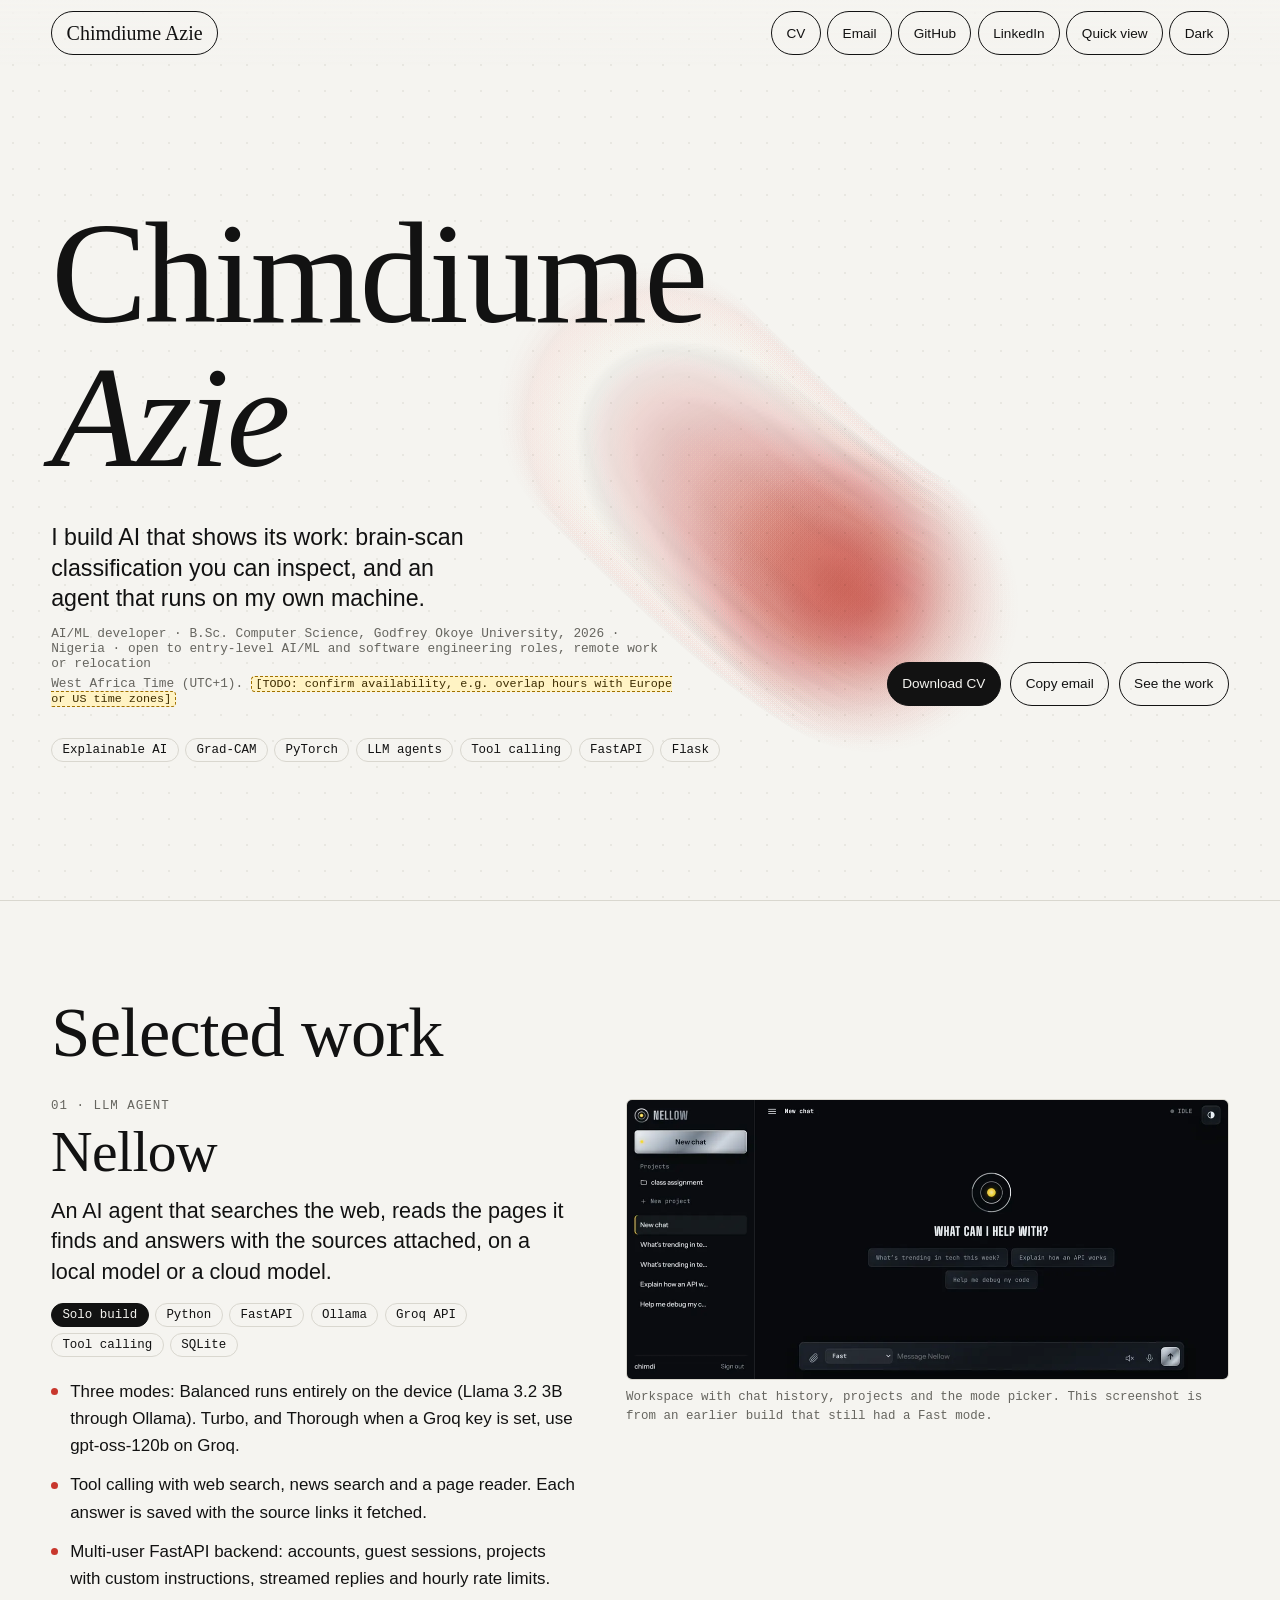
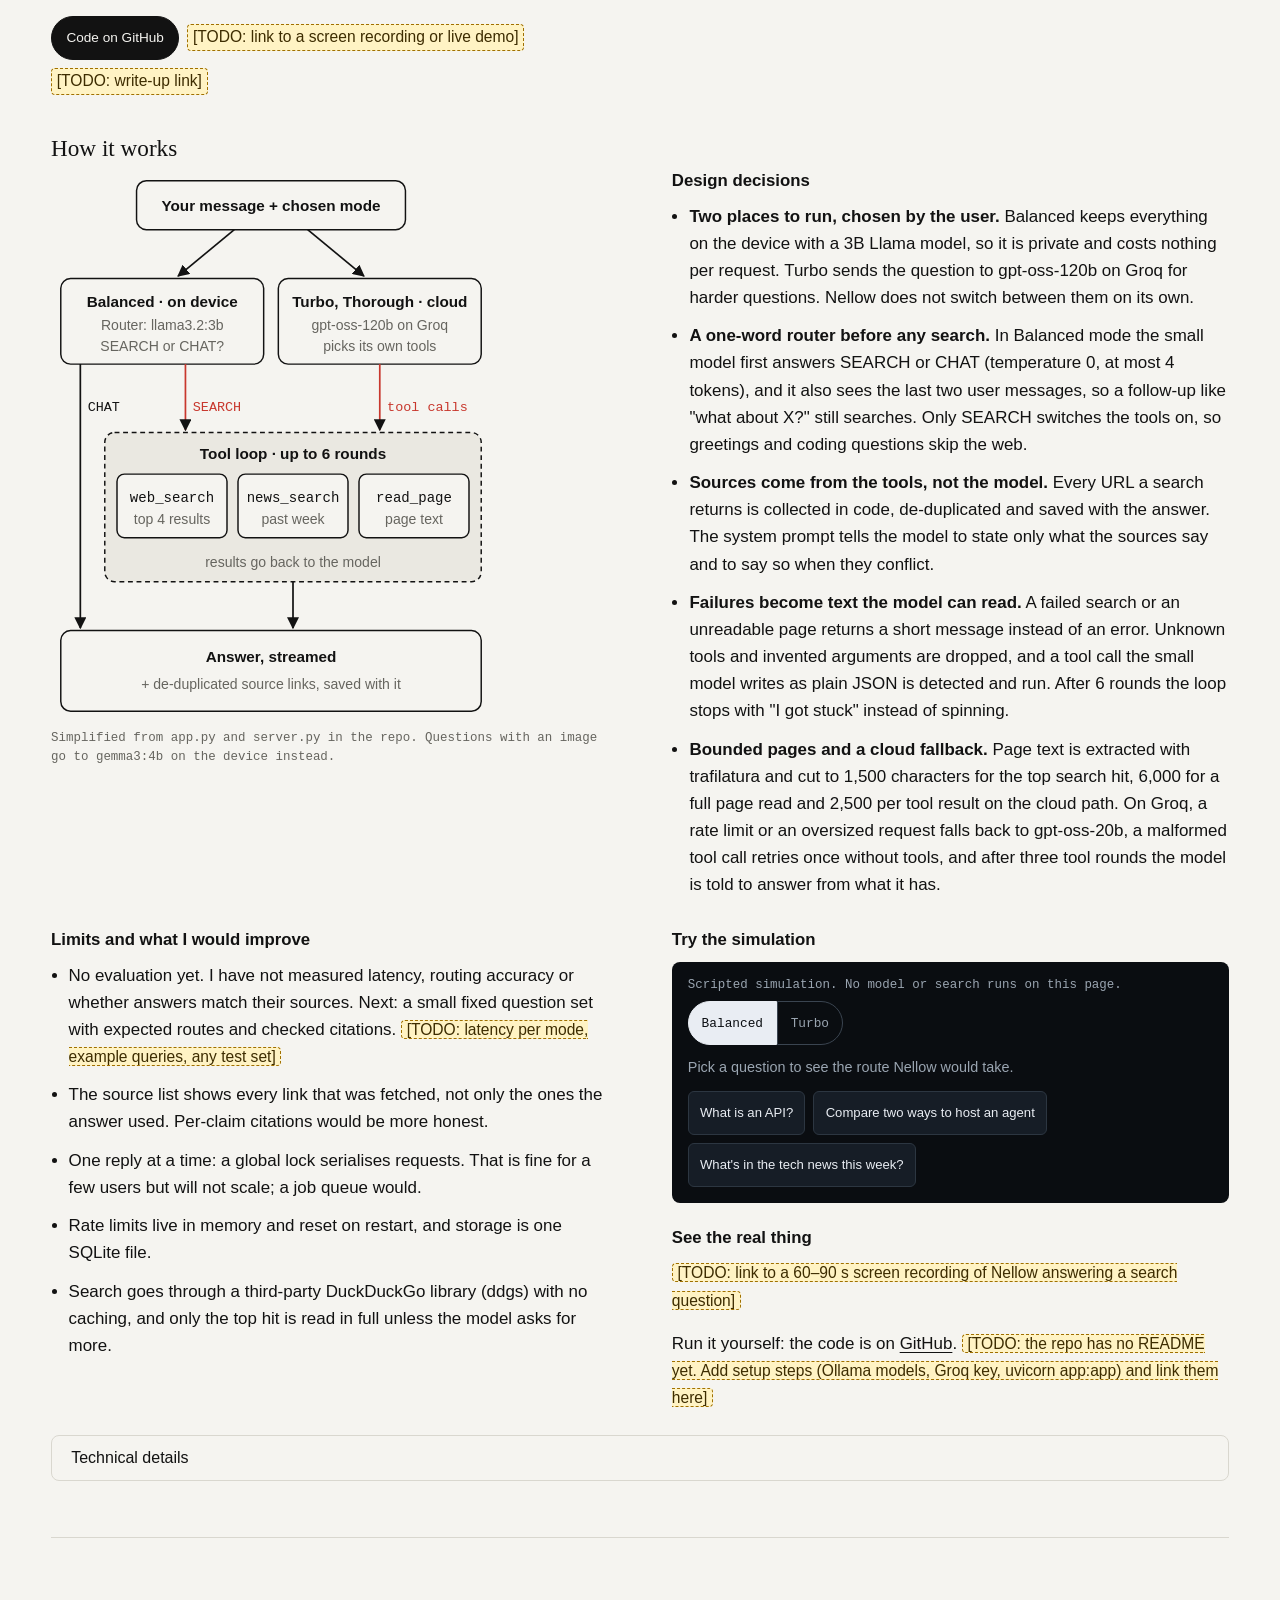
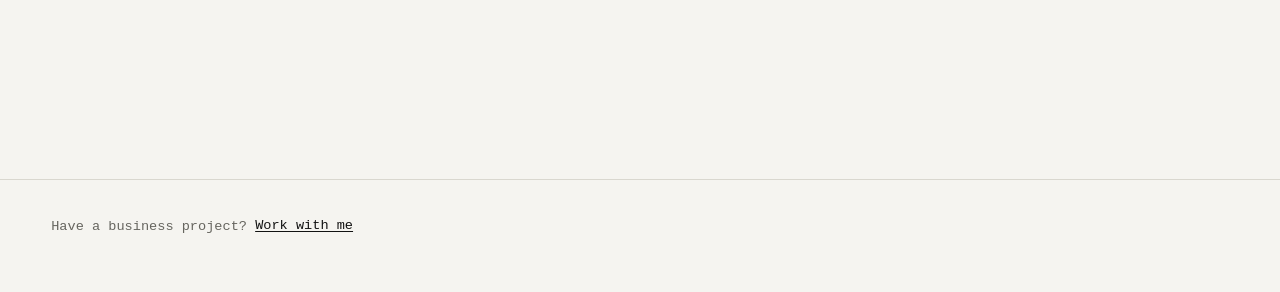
==== index.html @ b23c31b9 "Task 10 (optional): short services page for business clients - services.html: three service types, e" ====
<!doctype html><html lang="en"><head><meta charset="utf-8"><meta name="viewport" content="width=device-width,initial-scale=1">
<title>Chimdiume Azie · AI/ML developer</title>
<meta name="description" content="Chimdiume Azie, AI/ML developer (B.Sc. Computer Science 2026, Nigeria). Nellow, a web-search AI agent that cites its sources; NeuroScan AI, explainable Alzheimer's MRI classification; and Twzee Foods. Open to entry-level AI/ML and software roles.">
<link rel="canonical" href="https://achimdi.github.io/portfolio/">
<meta property="og:type" content="website"><meta property="og:url" content="https://achimdi.github.io/portfolio/"><meta property="og:title" content="Chimdiume Azie · AI/ML developer"><meta property="og:description" content="AI that shows its work: Nellow, a web-search agent with cited sources, and NeuroScan AI, Alzheimer's MRI classification with Grad-CAM.">
<meta property="og:image" content="https://achimdi.github.io/portfolio/assets/og.png"><meta property="og:image:width" content="1200"><meta property="og:image:height" content="630"><meta property="og:image:alt" content="Chimdiume Azie, AI/ML developer. I build AI that shows its work. Nellow, NeuroScan AI, Twzee Foods.">
<meta name="twitter:card" content="summary_large_image"><meta name="twitter:title" content="Chimdiume Azie · AI/ML developer"><meta name="twitter:description" content="AI that shows its work: Nellow, a web-search agent with cited sources, and NeuroScan AI, Alzheimer's MRI classification with Grad-CAM."><meta name="twitter:image" content="https://achimdi.github.io/portfolio/assets/og.png"><meta name="twitter:image:alt" content="Chimdiume Azie, AI/ML developer. I build AI that shows its work. Nellow, NeuroScan AI, Twzee Foods.">
<link rel="icon" href="assets/favicon.svg" type="image/svg+xml"><link rel="apple-touch-icon" href="assets/apple-touch-icon.png">
<script>(function(){try{var m=localStorage.getItem('tm');if(m)document.documentElement.dataset.theme=m}catch(e){}})()</script>
<link rel="preload" href="assets/fonts/instrument-serif.woff2" as="font" type="font/woff2" crossorigin><link rel="preload" href="assets/fonts/instrument-sans.woff2" as="font" type="font/woff2" crossorigin><link rel="preload" href="assets/fonts/instrument-serif-italic.woff2" as="font" type="font/woff2" crossorigin><link rel="preload" href="assets/fonts/fragment-mono.woff2" as="font" type="font/woff2" crossorigin>
<script type="application/ld+json">{"@context": "https://schema.org", "@type": "Person", "name": "Chimdiume Azie", "url": "https://achimdi.github.io/portfolio/", "image": "https://achimdi.github.io/portfolio/assets/img/portrait-1.webp", "jobTitle": "AI/ML developer", "address": {"@type": "PostalAddress", "addressCountry": "NG"}, "alumniOf": {"@type": "CollegeOrUniversity", "name": "Godfrey Okoye University"}, "knowsAbout": ["Machine learning", "Explainable AI", "Grad-CAM", "PyTorch", "LLM agents", "Tool calling", "FastAPI", "Flask"], "sameAs": ["https://github.com/Achimdi", "https://www.linkedin.com/in/chimdiume-azie-73a477448/"]}</script>
<style>
@font-face{font-family:'Instrument Serif';font-style:normal;font-weight:400;font-display:swap;src:url(assets/fonts/instrument-serif.woff2) format('woff2')}
@font-face{font-family:'Instrument Serif';font-style:italic;font-weight:400;font-display:swap;src:url(assets/fonts/instrument-serif-italic.woff2) format('woff2')}
@font-face{font-family:'Instrument Sans';font-style:normal;font-weight:400 600;font-display:swap;src:url(assets/fonts/instrument-sans.woff2) format('woff2')}
@font-face{font-family:'Fragment Mono';font-style:normal;font-weight:400;font-display:optional;src:url(assets/fonts/fragment-mono.woff2) format('woff2')}
:root{--paper:#f5f4f0;--ink:#121212;--mid:#66655f;--line:#d9d7cf;--panel:#eae8e1;--hot:#c8372d;--warm:var(--panel);--cool:var(--ink);--d:'Instrument Serif',Georgia,serif;--b:'Instrument Sans','Helvetica Neue',sans-serif;--m:'Fragment Mono',ui-monospace,monospace}
*{box-sizing:border-box;margin:0}html{scroll-behavior:smooth}
body{background:var(--paper);color:var(--ink);font:400 1.06rem/1.6 var(--b);overflow-x:hidden}
a{color:inherit}img{max-width:100%;display:block}
:focus-visible{outline:3px solid var(--cool);outline-offset:3px}
.wrap{padding:0 clamp(1rem,4vw,3.5rem);max-width:1500px;margin:auto}
nav{position:fixed;inset:0 0 auto;z-index:50;display:flex;gap:.4rem;align-items:center;padding:.7rem clamp(1rem,4vw,3.5rem);background:linear-gradient(var(--paper),#e4e9e800);flex-wrap:wrap}
nav .brand{font:400 1rem var(--d);text-decoration:none;margin-right:auto;cursor:pointer}
nav a,nav button,.btn{font:500 .85rem var(--b);text-decoration:none;border:1px solid var(--ink);background:transparent;color:var(--ink);border-radius:99px;padding:.4rem .9rem;cursor:pointer;display:inline-flex;align-items:center;justify-content:center;min-height:44px}
nav a:hover,nav button:hover,.btn:hover,nav [aria-pressed=true]{background:var(--ink);color:var(--paper)}
.btn.solid{background:var(--ink);color:var(--paper)}.btn.solid:hover{background:var(--hot);border-color:var(--hot);color:var(--paper)}
#hero{position:relative;min-height:100svh;display:flex;flex-direction:column;justify-content:flex-end;padding:7rem 0 3rem;overflow:hidden}
#heat{position:absolute;inset:0;width:100%;height:100%;mix-blend-mode:multiply;pointer-events:none}
#hero .wrap{position:relative;width:100%}
h1{font:400 clamp(3.4rem,14.5vw,13rem)/.86 var(--d);letter-spacing:-.04em}
.lede{display:grid;grid-template-columns:minmax(0,1.2fr) minmax(0,1fr);gap:2rem;margin-top:2rem;align-items:end}
.lede p{font-size:clamp(1.15rem,2.2vw,1.7rem);line-height:1.3;max-width:34ch}
.lede small{font:.8rem var(--m);color:var(--mid);display:block;margin-top:.8rem}
.row{display:flex;gap:.6rem;flex-wrap:wrap;justify-content:flex-end}
section{padding:6rem 0;border-top:1px solid var(--line)}
h2{font:400 clamp(2rem,6vw,5rem)/.95 var(--d);letter-spacing:-.03em;margin-bottom:2rem}
h3{font:400 1.3rem var(--d);margin:2.2rem 0 .6rem}
.cols{display:grid;grid-template-columns:1fr 1fr;gap:clamp(1.5rem,5vw,5rem);align-items:start}
.cols>div>p+p{margin-top:1rem}
.mono{font:.8rem var(--m);color:var(--mid)}
.demo{background:#0a0d11;color:#e9edf3;border-radius:8px;padding:1rem;min-height:330px;display:flex;flex-direction:column;gap:.7rem}
.demo .top{display:flex;justify-content:space-between;gap:.6rem;flex-wrap:wrap;font:.78rem var(--m);color:#9aa5b1}
.demo .seg button{font:.8rem var(--m);background:none;border:1px solid #3a4450;color:#9aa5b1;padding:.3rem .8rem;cursor:pointer}
.demo .seg button:first-child{border-radius:99px 0 0 99px}.demo .seg button:last-child{border-radius:0 99px 99px 0}
.demo .seg [aria-pressed=true]{background:#e9edf3;color:#0a0d11;border-color:#e9edf3}
.demo .log{flex:1;font-size:.95rem;display:flex;flex-direction:column;gap:.6rem}
.demo .u{align-self:flex-end;background:#1d2530;padding:.5rem .8rem;border-radius:10px 10px 2px 10px}
.demo .a{max-width:90%}.demo .route{font:.75rem var(--m);color:var(--hot);margin-bottom:.2rem}
.demo .ask{display:flex;gap:.5rem;flex-wrap:wrap}.demo .ask button{font:.82rem var(--b);background:#161d26;border:1px solid #2c3641;color:#e9edf3;border-radius:6px;padding:.4rem .7rem;cursor:pointer}
.mail{font:400 clamp(1.4rem,6.2vw,5.4rem)/1 var(--d);letter-spacing:-.03em;background:none;border:0;cursor:pointer;color:var(--ink);text-align:left;word-break:break-all}.mail:hover{color:var(--hot)}
#toast{position:fixed;bottom:1.2rem;left:50%;transform:translate(-50%,200%);background:var(--ink);color:var(--paper);padding:.6rem 1.2rem;border-radius:99px;z-index:80;transition:transform .4s,visibility .4s;font:.85rem var(--m);visibility:hidden}#toast.on{transform:translate(-50%,0);visibility:visible}
body.quick #heat{display:none}body.quick *{animation:none!important;transition:none!important}
@media(prefers-reduced-motion:reduce){#heat{display:none!important}*{animation:none!important;transition:none!important}html{scroll-behavior:auto}}
@media(max-width:800px){.cols,.lede{grid-template-columns:1fr}.row{justify-content:flex-start}nav .hm{display:none}section{padding:4rem 0}}

body{transition:background .4s,color .4s}[data-theme=dark]{--paper:#0e0e0f;--ink:#ecebe6;--mid:#9a9992;--line:#2a2a2b;--panel:#18181a;--hot:#ff6b5b}
img{height:auto}.wrap,.cols>*,.lede>*{min-width:0}.mono{overflow-wrap:anywhere}
h1{font:400 clamp(2rem,9.2vw,7.4rem)/1.04 var(--d);letter-spacing:-.025em;white-space:nowrap;position:relative;z-index:2}
h2{font-size:clamp(1.8rem,5vw,3.6rem)}.mail{font-size:clamp(1.35rem,5vw,2.6rem)}.lede p{font-size:clamp(1.05rem,2vw,1.45rem)}
[data-theme=dark] #heat{mix-blend-mode:screen}
#hero:before{content:"";position:absolute;inset:0;background:radial-gradient(var(--line) 1px,#0000 1.4px) 0 0/26px 26px}
@media(max-width:900px){.cols,.lede{grid-template-columns:1fr}.row{justify-content:flex-start}}
@media(max-width:700px){nav{gap:.3rem;padding:.55rem .8rem}nav .brand,nav .em{display:none}nav a,nav button{font-size:.72rem;padding:.35rem .65rem}#hero{padding-top:5rem}section{padding:3.5rem 0}.lede small{font-size:.72rem}}
h1{font-size:clamp(2.8rem,12vw,9rem);letter-spacing:-.02em;line-height:1}h1 em{font-style:italic}
h2{font-size:clamp(2.2rem,6vw,4.4rem);letter-spacing:-.01em;line-height:1}h3{font-size:1.6rem}nav .brand{font-size:1.25rem}
#hero:before{opacity:.45}
/* refresh: structure */
.proj{padding:3.5rem 0;border-top:1px solid var(--line)}.proj:first-of-type{border-top:0;padding-top:0}
.pt{font:400 clamp(2rem,5vw,3.6rem)/1 var(--d);letter-spacing:-.01em;margin:0 0 1rem}
h4{font:400 1.45rem var(--d);margin:2rem 0 .6rem}
.todo{background:#fff3c4;color:#3d2c00;border:1px dashed #a07000;border-radius:4px;padding:0 .3em;font:inherit;font-size:.92em}
/* refresh: project card */
.card{display:grid;grid-template-columns:minmax(0,1fr) minmax(0,1.15fr);gap:clamp(1.5rem,4vw,3.5rem);align-items:start}
.pn{font:.78rem var(--m);color:var(--mid);letter-spacing:.08em;text-transform:uppercase;margin-bottom:.6rem}
.out{font-size:clamp(1.1rem,1.8vw,1.35rem);line-height:1.4;max-width:44ch;margin-bottom:1rem}
.warn{border-left:3px solid var(--hot);padding:.4rem .8rem;margin:0 0 1rem;background:var(--panel);font-size:.95rem}
.tags{list-style:none;padding:0;display:flex;flex-wrap:wrap;gap:.4rem;margin:0 0 1.3rem}
.tags li{font:.78rem var(--m);border:1px solid var(--line);border-radius:99px;padding:.25rem .65rem}
.tags .role{background:var(--ink);color:var(--paper);border-color:var(--ink)}
.facts{list-style:none;padding:0;margin:0 0 1.5rem;display:grid;gap:.75rem}
.facts li{padding-left:1.2rem;position:relative}.facts li:before{content:"";position:absolute;left:0;top:.6em;width:7px;height:7px;border-radius:50%;background:var(--hot)}
.links{display:flex;flex-wrap:wrap;gap:.5rem;align-items:center}
figure{margin:0}figcaption{font:.78rem/1.5 var(--m);color:var(--mid);margin-top:.5rem}
.zoom{display:block;cursor:zoom-in;border-radius:6px}
.zoom img{width:100%;height:auto;border:1px solid var(--line);border-radius:6px;background:#fff}
.grid{display:grid;grid-template-columns:1fr 1fr;gap:1.2rem;margin:2rem 0;max-width:920px}
.grid img{aspect-ratio:4/3;object-fit:contain}
details.tech{border:1px solid var(--line);border-radius:8px;margin-top:1.5rem}
details.tech>summary{cursor:pointer;padding:.8rem 1.2rem;font:500 1rem var(--b);min-height:44px;display:flex;align-items:center}
details.tech[open]>summary{border-bottom:1px solid var(--line)}
details.tech>div{padding:.4rem 1.2rem 1.4rem}details.tech>div>*+*{margin-top:1rem}
table{border-collapse:collapse;width:100%;font-size:.95rem}caption{text-align:left;font:500 1rem var(--b);margin-bottom:.5rem}
th,td{text-align:left;padding:.5rem .6rem;border-bottom:1px solid var(--line);vertical-align:top}th{font:500 .8rem var(--m);color:var(--mid)}
#lb{border:0;padding:1rem;background:var(--paper);color:var(--ink);border-radius:8px;max-width:min(96vw,1200px);max-height:94vh}
#lb::backdrop{background:#000c}#lb img{max-width:100%;max-height:78vh;width:auto;height:auto;margin:auto;background:#fff}
#lbc{font:.8rem var(--m);color:var(--mid);margin-top:.5rem}#lb form{display:flex;justify-content:flex-end;margin-bottom:.6rem}
@media(max-width:900px){.card{grid-template-columns:1fr}}
@media(max-width:700px){.grid{grid-template-columns:1fr}}
/* refresh: NeuroScan results and Grad-CAM */
.results{margin-top:2.5rem}.results>h4{margin-top:0}
.results .cols{gap:clamp(1.2rem,4vw,3rem)}
.metrics td{font-variant-numeric:tabular-nums;white-space:nowrap}.metrics tr.ref th,.metrics tr.ref td{color:var(--mid);font-style:italic}
.notes{margin-top:1.5rem}.notes p{max-width:60ch}
.gc-pair{display:grid;grid-template-columns:1fr 1fr;gap:.5rem;max-width:520px}
.gc-pair img{width:100%;height:auto;border-radius:6px;background:#000}
.gc .l-only{display:none}.gc.live .l-only{display:inline}.gc.live .s-only{display:none}
.gc.live .gc-pair{display:block;position:relative;width:min(100%,360px);aspect-ratio:336/408;overflow:hidden;border-radius:8px;background:#000;touch-action:pan-y;cursor:crosshair;--x:50%;--y:50%;--r:90px}
.gc.live .gc-pair img{position:absolute;inset:0;width:100%;height:100%;border-radius:0}
.gc.live[data-v=lens] .cam{-webkit-mask:radial-gradient(circle var(--r) at var(--x) var(--y),#000 70%,#0000);mask:radial-gradient(circle var(--r) at var(--x) var(--y),#000 70%,#0000)}
.gc.live[data-v=off] .cam{opacity:0}
.gc-ctl{display:flex;flex-wrap:wrap;gap:.6rem 1rem;align-items:center;margin-top:.8rem}
.gc-ctl .seg{display:flex}.gc-ctl .seg button{font:500 .85rem var(--b);border:1px solid var(--ink);background:none;color:var(--ink);padding:.5rem .9rem;min-height:44px;cursor:pointer;margin-left:-1px}
.gc-ctl .seg button:first-child{border-radius:99px 0 0 99px;margin-left:0}.gc-ctl .seg button:last-child{border-radius:0 99px 99px 0}
.gc-ctl .seg [aria-pressed=true]{background:var(--ink);color:var(--paper)}
.gc-size{font:.8rem var(--m);color:var(--mid);display:flex;align-items:center;gap:.5rem}.gc:not([data-v=lens]) .gc-size{visibility:hidden}
@media(max-width:700px){.metrics td{white-space:normal}th,td{padding:.45rem .35rem}table{font-size:.88rem}}
/* refresh: Nellow how it works */
.how{margin-top:2.5rem}.how>h4{margin-top:0}.how .cols+.cols{margin-top:2rem}
h5{font:600 1.05rem var(--b);margin:0 0 .7rem}* + h5{margin-top:1.6rem}
.dec{padding-left:1.1rem;display:grid;gap:.7rem}.dec li{max-width:62ch}
.flow{width:100%;max-width:440px;height:auto;color:var(--ink);display:block}
.flow .bx rect{fill:var(--paper);stroke:var(--ink);stroke-width:1.2}.flow .bx rect.loop{fill:var(--panel);stroke-dasharray:4 3}
.flow .ar path{fill:none;stroke:currentColor;stroke-width:1.4;marker-end:url(#ah)}.flow .ar .hot{stroke:var(--hot)}
.flow text{fill:var(--ink);font:12.5px var(--b);text-anchor:middle}.flow .tb{font-weight:600}
.flow .tm{fill:var(--mid);font-size:11.5px}.flow .mo{font:11.5px var(--m)}
.flow .tl{text-anchor:start;font:11px var(--m)}.flow .hl{fill:var(--hot)}
.demo{min-height:0}.demo .route{color:#ffb4a8}.demo .hint{color:#9aa5b1;font-size:.9rem}
.demo .seg button,.demo .ask button{min-height:44px}
/* refresh: Twzee */
.pbr{display:grid;grid-template-columns:max-content 1fr;gap:.7rem 1.2rem;margin:0 0 1.5rem}
.pbr dt{font:.78rem/1.9 var(--m);text-transform:uppercase;letter-spacing:.06em;color:var(--mid)}.pbr dd{margin:0}
.pair{display:grid;grid-template-columns:1fr 1fr;gap:1rem}
.slot{aspect-ratio:1200/567;border:1px dashed var(--mid);border-radius:6px;display:grid;place-items:center;padding:.8rem;text-align:center;font-size:.85rem}
@media(max-width:700px){.pbr{grid-template-columns:1fr;gap:.2rem}.pbr dd{margin-bottom:.6rem}.pair{grid-template-columns:1fr}}
/* refresh: skills */
.lead{color:var(--mid);margin:-1rem 0 2rem}
.sk{display:grid;grid-template-columns:repeat(2,minmax(0,1fr));gap:2rem clamp(1.5rem,4vw,3.5rem)}
.sk h3{font:400 1.6rem var(--d);margin:0 0 .8rem}.sk .tags{margin-bottom:.6rem}.sk .tags li{font-size:.8rem;border-color:var(--mid)}
.ev{font:.78rem var(--m);color:var(--mid)}
@media(max-width:800px){.sk{grid-template-columns:1fr}}
/* refresh: static tag row, Quick view tooltip */
.hero-tags{margin:2rem 0 0}.hero-tags li{background:var(--paper)}
.tipw{position:relative;display:inline-block}
.tipw [role=tooltip]{position:absolute;top:calc(100% + .5rem);right:0;width:max-content;max-width:15rem;background:var(--ink);color:var(--paper);font:.78rem/1.4 var(--b);padding:.45rem .7rem;border-radius:6px;opacity:0;pointer-events:none;transition:opacity .15s;z-index:60}
.tipw:hover [role=tooltip],.tipw:focus-within [role=tooltip]{opacity:1}.tipw.x [role=tooltip]{opacity:0}
/* refresh: about and contact */
.ab{display:grid;grid-template-columns:minmax(0,1.6fr) minmax(0,1fr);gap:clamp(1.5rem,5vw,5rem);align-items:start}.ab p{max-width:62ch}.ab p+p{margin-top:1rem}
.por{max-width:300px}.por img{width:100%;height:auto;aspect-ratio:680/780;object-fit:cover;border-radius:6px;background:var(--panel)}
.lede small+small{margin-top:.3rem}
.mailrow{display:flex;flex-wrap:wrap;align-items:center;gap:.6rem 1rem;margin:1.2rem 0 .4rem}.mail{text-decoration:none}.mail:hover{text-decoration:underline}
@media(max-width:800px){.ab{grid-template-columns:1fr}.por{max-width:220px}}
/* refresh: accessibility */
.skip{position:absolute;left:1rem;top:-200px;z-index:200;background:var(--ink);color:var(--paper);padding:.7rem 1rem;border-radius:6px;text-decoration:none}.skip:focus{top:1rem}
.gc-size input{height:44px}
section,article{scroll-margin-top:4.5rem}
a:not(.btn):not(.brand):not(.zoom):not(.skip){text-underline-offset:.18em}
/* refresh: performance */
#hero .wrap{z-index:1}
@media(pointer:coarse){#heat{display:none}#hero:after{content:"";position:absolute;z-index:0;width:80vmin;height:80vmin;right:-20vmin;top:8%;border-radius:50%;background:radial-gradient(circle,rgba(200,55,45,.2),rgba(200,55,45,0) 68%);pointer-events:none}}
body.quick #hero:after{display:none}
#work .proj,#skills,#about,#contact{content-visibility:auto;contain-intrinsic-size:auto 900px}
.foot{border-top:1px solid var(--line);padding:1.5rem 0 2.5rem;font:.85rem var(--m);color:var(--mid)}.foot a{display:inline-flex;align-items:center;min-height:44px;color:var(--ink)}
</style></head><body>
<a class="skip" href="#work">Skip to selected work</a>
<nav><a class="brand" id="brand" href="#top" aria-label="Chimdiume Azie, home">Chimdiume Azie</a>
<a href="CV.pdf" download>CV</a><a class="em" id="nav-mail" href="#contact">Email</a><a href="https://github.com/Achimdi" target="_blank" rel="noopener">GitHub</a><a href="https://www.linkedin.com/in/chimdiume-azie-73a477448/" target="_blank" rel="noopener">LinkedIn</a>
<span class="tipw"><button id="qv" aria-pressed="false" aria-describedby="qv-tip">Quick view</button><span role="tooltip" id="qv-tip">Turns off the heat trail and all animations</span></span><button id="th" aria-label="Switch between light and dark">Dark</button></nav>
<div id="toast" role="status"></div>
<dialog id="lb" aria-label="Enlarged image"><form method="dialog"><button class="btn">Close</button></form><img id="lbi" alt=""><p id="lbc"></p></dialog>
<main id="top">
<header id="hero"><canvas id="heat" aria-hidden="true"></canvas><div class="wrap">
<h1>Chimdiume<br> <em>Azie</em></h1>
<div class="lede"><div><p>I build AI that shows its work: brain-scan classification you can inspect, and an agent that runs on my own machine.</p><small>AI/ML developer · B.Sc. Computer Science, Godfrey Okoye University, 2026 · Nigeria · open to entry-level AI/ML and software engineering roles, remote work or relocation</small><small>West Africa Time (UTC+1). <span class="todo">[TODO: confirm availability, e.g. overlap hours with Europe or US time zones]</span></small></div>
<div class="row"><a class="btn solid" href="CV.pdf" download>Download CV</a><a class="btn" id="cp" href="#contact">Contact</a><a class="btn" href="#work">See the work</a></div></div><ul class="tags hero-tags" aria-label="Focus areas"><li>Explainable AI</li><li>Grad-CAM</li><li>PyTorch</li><li>LLM agents</li><li>Tool calling</li><li>FastAPI</li><li>Flask</li></ul></div></header>

<section id="work" aria-labelledby="work-h"><div class="wrap"><h2 id="work-h">Selected work</h2>
<article class="proj" id="nellow" aria-labelledby="nellow-h">
<div class="card"><div>
<p class="pn">01 · LLM agent</p>
<h3 class="pt" id="nellow-h">Nellow</h3>
<p class="out">An AI agent that searches the web, reads the pages it finds and answers with the sources attached, on a local model or a cloud model.</p>
<ul class="tags" aria-label="Role and stack"><li class="role">Solo build</li><li>Python</li><li>FastAPI</li><li>Ollama</li><li>Groq API</li><li>Tool calling</li><li>SQLite</li></ul>
<ul class="facts">
<li>Three modes: Balanced runs entirely on the device (Llama 3.2 3B through Ollama). Turbo, and Thorough when a Groq key is set, use gpt-oss-120b on Groq.</li>
<li>Tool calling with web search, news search and a page reader. Each answer is saved with the source links it fetched.</li>
<li>Multi-user FastAPI backend: accounts, guest sessions, projects with custom instructions, streamed replies and hourly rate limits.</li>
</ul>
<p class="links"><a class="btn solid" href="https://github.com/Achimdi/nellow" target="_blank" rel="noopener">Code on GitHub</a><span class="todo">[TODO: link to a screen recording or live demo]</span><span class="todo">[TODO: write-up link]</span></p>
</div>
<figure class="cvis"><a class="zoom" href="assets/img/nellow-workspace.webp"><img src="assets/img/nellow-workspace.webp" width="1200" height="558" loading="lazy" alt="Nellow workspace: chat history and projects on the left, suggested prompts in the middle, and a mode picker next to the message box."></a><figcaption>Workspace with chat history, projects and the mode picker. This screenshot is from an earlier build that still had a Fast mode.</figcaption></figure>
</div>
<div class="how">
<h4>How it works</h4>
<div class="cols">
<figure class="diagram">
<svg class="flow" viewBox="0 0 360 450" role="img" aria-labelledby="nf-t nf-d">
<title id="nf-t">How Nellow answers a message</title>
<desc id="nf-d">The message and the chosen mode go either to Balanced mode on the device or to Turbo or Thorough mode in the cloud. In Balanced mode a small Llama model first decides SEARCH or CHAT; CHAT answers directly. SEARCH, or the cloud model's own tool calls, enter a tool loop of up to six rounds with web search, news search and a page reader, whose results go back to the model. The answer streams back with the de-duplicated source links, which are saved with the message.</desc>
<defs><marker id="ah" viewBox="0 0 10 10" refX="9" refY="5" markerWidth="7" markerHeight="7" orient="auto-start-reverse"><path d="M0 0L10 5L0 10z" fill="currentColor"/></marker></defs>
<g class="bx">
<rect x="70" y="8" width="220" height="40" rx="8"/>
<rect x="8" y="88" width="166" height="70" rx="8"/>
<rect x="186" y="88" width="166" height="70" rx="8"/>
<rect class="loop" x="44" y="214" width="308" height="122" rx="8"/>
<rect x="54" y="248" width="90" height="52" rx="6"/><rect x="153" y="248" width="90" height="52" rx="6"/><rect x="252" y="248" width="90" height="52" rx="6"/>
<rect x="8" y="376" width="344" height="66" rx="8"/>
</g>
<g class="ar">
<path d="M150 48L104 86"/><path d="M210 48L256 86"/>
<path d="M24 158V374"/>
<path class="hot" d="M110 158V212"/><path class="hot" d="M269 158V212"/>
<path d="M198 336V374"/>
</g>
<text class="tb" x="180" y="33">Your message + chosen mode</text>
<text class="tb" x="91" y="111">Balanced · on device</text><text class="tm" x="91" y="130">Router: llama3.2:3b</text><text class="tm" x="91" y="147">SEARCH or CHAT?</text>
<text class="tb" x="269" y="111">Turbo, Thorough · cloud</text><text class="tm" x="269" y="130">gpt-oss-120b on Groq</text><text class="tm" x="269" y="147">picks its own tools</text>
<text class="tl" x="30" y="196">CHAT</text><text class="tl hl" x="116" y="196">SEARCH</text><text class="tl hl" x="275" y="196">tool calls</text>
<text class="tb" x="198" y="236">Tool loop · up to 6 rounds</text>
<text class="mo" x="99" y="271">web_search</text><text class="tm" x="99" y="289">top 4 results</text>
<text class="mo" x="198" y="271">news_search</text><text class="tm" x="198" y="289">past week</text>
<text class="mo" x="297" y="271">read_page</text><text class="tm" x="297" y="289">page text</text>
<text class="tm" x="198" y="324">results go back to the model</text>
<text class="tb" x="180" y="402">Answer, streamed</text><text class="tm" x="180" y="424">+ de-duplicated source links, saved with it</text>
</svg>
<figcaption>Simplified from app.py and server.py in the repo. Questions with an image go to gemma3:4b on the device instead.</figcaption>
</figure>
<div>
<h5>Design decisions</h5>
<ul class="dec">
<li><b>Two places to run, chosen by the user.</b> Balanced keeps everything on the device with a 3B Llama model, so it is private and costs nothing per request. Turbo sends the question to gpt-oss-120b on Groq for harder questions. Nellow does not switch between them on its own.</li>
<li><b>A one-word router before any search.</b> In Balanced mode the small model first answers SEARCH or CHAT (temperature 0, at most 4 tokens), and it also sees the last two user messages, so a follow-up like "what about X?" still searches. Only SEARCH switches the tools on, so greetings and coding questions skip the web.</li>
<li><b>Sources come from the tools, not the model.</b> Every URL a search returns is collected in code, de-duplicated and saved with the answer. The system prompt tells the model to state only what the sources say and to say so when they conflict.</li>
<li><b>Failures become text the model can read.</b> A failed search or an unreadable page returns a short message instead of an error. Unknown tools and invented arguments are dropped, and a tool call the small model writes as plain JSON is detected and run. After 6 rounds the loop stops with "I got stuck" instead of spinning.</li>
<li><b>Bounded pages and a cloud fallback.</b> Page text is extracted with trafilatura and cut to 1,500 characters for the top search hit, 6,000 for a full page read and 2,500 per tool result on the cloud path. On Groq, a rate limit or an oversized request falls back to gpt-oss-20b, a malformed tool call retries once without tools, and after three tool rounds the model is told to answer from what it has.</li>
</ul>
</div>
</div>
<div class="cols">
<div>
<h5>Limits and what I would improve</h5>
<ul class="dec">
<li>No evaluation yet. I have not measured latency, routing accuracy or whether answers match their sources. Next: a small fixed question set with expected routes and checked citations. <span class="todo">[TODO: latency per mode, example queries, any test set]</span></li>
<li>The source list shows every link that was fetched, not only the ones the answer used. Per-claim citations would be more honest.</li>
<li>One reply at a time: a global lock serialises requests. That is fine for a few users but will not scale; a job queue would.</li>
<li>Rate limits live in memory and reset on restart, and storage is one SQLite file.</li>
<li>Search goes through a third-party DuckDuckGo library (ddgs) with no caching, and only the top hit is read in full unless the model asks for more.</li>
</ul>
</div>
<div>
<h5>Try the simulation</h5>
<div class="demo" id="demo" hidden><div class="top"><span>Scripted simulation. No model or search runs on this page.</span><span class="seg" role="group" aria-label="Mode"><button type="button" aria-pressed="true" data-m="bal">Balanced</button><button type="button" aria-pressed="false" data-m="tur">Turbo</button></span></div>
<div class="log" id="log" aria-live="polite"><p class="hint">Pick a question to see the route Nellow would take.</p></div>
<div class="ask"><button type="button" data-q="0">What is an API?</button><button type="button" data-q="1">Compare two ways to host an agent</button><button type="button" data-q="2">What's in the tech news this week?</button></div></div>
<noscript><p class="mono">The scripted simulation needs JavaScript.</p></noscript>
<h5>See the real thing</h5>
<p><span class="todo">[TODO: link to a 60–90 s screen recording of Nellow answering a search question]</span></p>
<p>Run it yourself: the code is on <a href="https://github.com/Achimdi/nellow" target="_blank" rel="noopener">GitHub</a>. <span class="todo">[TODO: the repo has no README yet. Add setup steps (Ollama models, Groq key, uvicorn app:app) and link them here]</span></p>
</div>
</div>
</div>
<details class="tech"><summary>Technical details</summary><div>
<table><caption>Modes and models</caption><thead><tr><th scope="col">Mode</th><th scope="col">Runs</th><th scope="col">Model</th></tr></thead><tbody>
<tr><td>Balanced</td><td>On device</td><td>llama3.2:3b through Ollama, with a search router</td></tr>
<tr><td>Thorough</td><td>Cloud if a Groq key is set, otherwise on device</td><td>gpt-oss-120b (medium reasoning effort), or qwen3:4b with thinking</td></tr>
<tr><td>Turbo</td><td>Cloud</td><td>gpt-oss-120b (low reasoning effort), falls back to gpt-oss-20b</td></tr>
<tr><td>Questions about an image</td><td>On device</td><td>gemma3:4b</td></tr>
</tbody></table>
<p>Accounts: passwords hashed with scrypt, bearer tokens, guest sessions. Rate limits per network: 5 sign-ups, 20 logins and 10 guest sessions an hour. Per user: 60 messages an hour, 20 for guests.</p>
<p class="mono">Stack: Python, FastAPI, Uvicorn, Ollama, Groq API, httpx, ddgs (DuckDuckGo search), trafilatura, SQLite, HTML/CSS/JavaScript.</p>
<figure><a class="zoom" href="assets/img/nellow-landing.webp"><img src="assets/img/nellow-landing.webp" width="1200" height="556" loading="lazy" alt="Nellow landing page in a dark theme with a sign-in prompt."></a><figcaption>Landing page</figcaption></figure>
</div></details>
</article>
<article class="proj" id="neuroscan" aria-labelledby="neuroscan-h">
<div class="card"><div>
<p class="pn">02 · Computer vision, explainable AI</p>
<h3 class="pt" id="neuroscan-h">NeuroScan AI</h3>
<p class="out">A four-stage Alzheimer's classifier for brain MRI with Grad-CAM heatmaps, built into a hospital web app that runs on a laptop with no GPU.</p>
<p class="warn"><b>Research prototype.</b> Not clinically validated and not a medical device.</p>
<ul class="tags" aria-label="Role and stack"><li class="role">Final-year project</li><li>PyTorch</li><li>EfficientNet-B0</li><li>Grad-CAM</li><li>Flask</li><li>SQLite</li></ul>
<ul class="facts">
<li>Fine-tuned EfficientNet-B0 on 44,355 OASIS MRI images on a laptop CPU: 25 epochs in about 119 hours.</li>
<li>Every prediction comes with a Grad-CAM heatmap, saved to the patient record in a Flask app with Admin and Doctor roles.</li>
<li>On the held-out test set: 77.35% accuracy but 40.4% balanced accuracy, below an always-NonDemented baseline of 88.5%. It never caught a ModerateDemented case.</li>
</ul>
<p class="links"><span class="todo">[TODO: github.com/Achimdi/neuroscan-ai returns 404. Make the repo public, or tell me the right link]</span><span class="todo">[TODO: 60–90 s screen recording of the hospital app]</span><!-- When the recording exists, replace the TODO with: <a class="btn" href="assets/video/neuroscan.mp4">Watch the 90 s demo</a> --><span class="todo">[TODO: write-up or thesis PDF link]</span></p>
</div>
<figure class="cvis gc" id="gc">
<div class="gc-pair" id="lens" aria-label="Grad-CAM lens: move the pointer or use the arrow keys to reveal the heatmap over the MRI">
<img src="assets/img/mri-slice.webp" width="336" height="408" loading="lazy" alt="Axial brain MRI slice from the app.">
<img class="cam" src="assets/img/gradcam.webp" width="336" height="408" loading="lazy" alt="Grad-CAM heatmap for the same slice. Warm colours mark the regions that most influenced the prediction.">
</div>
<div class="gc-ctl" hidden><div class="seg" role="group" aria-label="Heatmap view"><button type="button" data-v="lens" aria-pressed="true">Lens</button><button type="button" data-v="full" aria-pressed="false">Heatmap</button><button type="button" data-v="off" aria-pressed="false">MRI only</button></div>
<label class="gc-size">Lens size <input type="range" id="lr" min="40" max="220" value="90"></label></div>
<figcaption>A real MRI slice and its Grad-CAM from the app. <span class="s-only">Left: the scan. Right: the heatmap.</span><span class="l-only">Move the pointer over the scan, use the arrow keys, or switch views with the buttons.</span> The app labelled this case VeryMildDemented with a softmax score of 100.0%. The model is not calibrated, so read that score as its top choice, not as a probability.</figcaption>
</figure>
</div>
<div class="results">
<h4>Results on the held-out test set</h4>
<div class="cols">
<table class="metrics"><caption>Headline metrics</caption><tbody>
<tr><th scope="row">Validation accuracy (best epoch, 19 of 25)</th><td>98.66%</td></tr>
<tr><th scope="row">Held-out test accuracy</th><td>77.35%</td></tr>
<tr class="ref"><th scope="row">Always-NonDemented baseline, same test set</th><td>88.5%</td></tr>
<tr><th scope="row">Balanced accuracy (mean per-class recall), test</th><td><b>40.4%</b></td></tr>
<tr><th scope="row">Macro-F1, test</th><td><b>0.34</b></td></tr>
</tbody></table>
<table class="metrics"><caption>Per class, test set</caption><thead><tr><th scope="col">Class</th><th scope="col">Test images</th><th scope="col">Recall</th><th scope="col">Precision</th></tr></thead><tbody>
<tr><td>Non<wbr>Demented</td><td>40,852</td><td>81.0%</td><td>95.5%</td></tr>
<tr><td>VeryMild<wbr>Demented</td><td>4,505</td><td>54.6%</td><td>27.6%</td></tr>
<tr><td>Mild<wbr>Demented</td><td>659</td><td>26.1%</td><td>6.7%</td></tr>
<tr><td>Moderate<wbr>Demented</td><td>168</td><td>0.0%</td><td>0.0%</td></tr>
</tbody></table>
</div>
<!-- Balanced accuracy, macro-F1 and the per-class figures are computed from the confusion-matrix counts in assets/img/confusion-matrix.webp
     (also listed under Technical details). They reproduce the published 77.35% accuracy, the 88.5% baseline and every published precision and recall. -->
<div class="cols notes">
<p><b>Why accuracy is the wrong headline here.</b> 88.5% of the test images are NonDemented (against 40.8% in training), so a model that always answers NonDemented would score about 88.5%, higher than mine. Balanced accuracy and per-class recall show what the model really does: it finds 81% of NonDemented and about half of VeryMildDemented scans, rarely finds MildDemented, and never found a ModerateDemented case, even with a class weight of 13.3.</p>
<p><b>How validation was split.</b> 80/20 from the training images, <span class="todo">[TODO: confirm whether the split was per patient or per image]</span>. If it was per image, slices from the same patient can land in both sets, which would inflate the 98.66% validation figure. I list that as a limitation.</p>
</div>
</div>
<div class="grid">
<figure><a class="zoom" href="assets/img/confusion-matrix.webp"><img src="assets/img/confusion-matrix.webp" width="800" height="660" loading="lazy" alt="Confusion matrix on the 46,184-image test set. Most NonDemented scans are correct; many are predicted VeryMildDemented, and no ModerateDemented scan is predicted correctly."></a><figcaption>Confusion matrix, held-out test set</figcaption></figure>
<figure><a class="zoom" href="assets/img/training-curves.webp"><img src="assets/img/training-curves.webp" width="900" height="321" loading="lazy" alt="Training and validation loss and accuracy curves over 25 epochs."></a><figcaption>Training and validation curves</figcaption></figure>
<figure><a class="zoom" href="assets/img/roc-curves.webp"><img src="assets/img/roc-curves.webp" width="800" height="636" loading="lazy" alt="One-vs-rest ROC curves for the four classes."></a><figcaption>ROC curves, four classes</figcaption></figure>
<figure><a class="zoom" href="assets/img/neuroscan-signin.webp"><img src="assets/img/neuroscan-signin.webp" width="700" height="620" loading="lazy" alt="NeuroScan AI sign-in screen with Admin and Doctor roles."></a><figcaption>Sign-in for Admin and Doctor roles</figcaption></figure>
</div>
<details class="tech"><summary>Technical details</summary><div>
<h4>Model and explanations</h4><p>EfficientNet-B0 in PyTorch with transfer learning (timm, 4,012,672 parameters fine-tuned, 224×224 input). Grad-CAM heatmaps for every prediction. In the Mild and Moderate examples I looked at, the heatmaps tended to concentrate around the hippocampus, medial temporal lobe and ventricles. That is a visual observation, not a measured or clinically validated localisation.</p>
<h4>Data and training</h4><p>OASIS Alzheimer's MRI from Kaggle: 44,355 training images (80/20 split) and a separate test set of 46,184. Class-weighted cross-entropy for imbalance, light augmentation, Adam at 1e-4, batch 32, 25 epochs, about 119 hours of training on a laptop with no GPU.</p>
<h4>Confusion matrix counts</h4>
<table><caption>Rows: actual class. Columns: predicted class. Test set, 46,184 images.</caption><thead><tr><th scope="col">Actual \ predicted</th><th scope="col">Mild</th><th scope="col">Moderate</th><th scope="col">Non</th><th scope="col">VeryMild</th></tr></thead><tbody>
<tr><th scope="row">Mild<wbr>Demented</th><td>172</td><td>8</td><td>196</td><td>283</td></tr>
<tr><th scope="row">Moderate<wbr>Demented</th><td>20</td><td>0</td><td>16</td><td>132</td></tr>
<tr><th scope="row">Non<wbr>Demented</th><td>1,679</td><td>35</td><td>33,090</td><td>6,048</td></tr>
<tr><th scope="row">VeryMild<wbr>Demented</th><td>694</td><td>1</td><td>1,349</td><td>2,461</td></tr>
</tbody></table>
<h4>Hospital app</h4><p>Flask app with Admin and Doctor roles, JWT authentication, one-time registration codes, patient records, MRI upload, saved results and an audit trail for patient transfers (SQLite, SQLAlchemy, 6 tables).</p>
<h4>Next steps</h4><p>Stratified splitting, GPU training, local Nigerian hospital data, clinical validation, longitudinal tracking and a lightweight offline or mobile version.</p>
<p class="mono">Stack: Python, PyTorch, timm, torchvision, OpenCV, scikit-learn, NumPy, Pandas, Matplotlib, Seaborn, Flask, Flask-JWT-Extended, Flask-SQLAlchemy, SQLite, HTML/CSS/JavaScript.</p>
</div></details>
</article>
<article class="proj" id="twzee" aria-labelledby="twzee-h">
<div class="card"><div>
<p class="pn">03 · Client website</p>
<h3 class="pt" id="twzee-h">Twzee Foods</h3>
<p class="out">A live menu and WhatsApp ordering website for a Nigerian healthy-food business.</p>
<ul class="tags" aria-label="Role and stack"><li class="role">Designer and developer</li><li>HTML</li><li>CSS</li><li>JavaScript</li><li>Cloudflare</li></ul>
<dl class="pbr">
<dt>Problem</dt><dd>Customers needed to see the full menu and prices on their phones and send an order the business could act on. <span class="todo">[TODO: confirm, or say how orders worked before]</span></dd>
<dt>What I built</dt><dd>A mobile-first menu where visitors pick sizes and extras and send a ready-written order on WhatsApp. Plain HTML, CSS and JavaScript, every price in one file the owner can update, opening hours with a live open or closed status, hosted on Cloudflare.</dd>
<dt>Result</dt><dd>Live at twzee.foodss.workers.dev. <span class="todo">[TODO: a real outcome: orders through the site, owner feedback, or time saved]</span> Lighthouse (mobile, 11 Nov 2026): Accessibility, Best Practices and SEO 100. Performance only 45 to 64 across two runs, held back by a 5.8 MB autoplay hero video; compressing it is the next fix.</dd>
</dl>
<p class="links"><a class="btn solid" href="https://twzee.foodss.workers.dev/" target="_blank" rel="noopener">Visit the live site</a><a class="btn" href="https://github.com/Achimdi/twzee" target="_blank" rel="noopener">Code on GitHub</a></p>
</div>
<div class="cvis pair">
<figure><a class="zoom" href="assets/img/twzee-home.webp"><img src="assets/img/twzee-home.webp" width="1200" height="567" loading="lazy" alt="Twzee Foods home page: the headline Healthy tastes better here, with menu and WhatsApp order buttons."></a><figcaption>Home page of the live site</figcaption></figure>
<figure><div class="slot"><span class="todo">[TODO: screenshot of the menu next to the ready-written WhatsApp order message]</span></div><figcaption>Menu and the WhatsApp order it produces</figcaption></figure>
</div>
</div>
<details class="tech"><summary>Technical details</summary><div>
<table><caption>Lighthouse 12.8, mobile, live site, 11 Nov 2026</caption><thead><tr><th scope="col">Category</th><th scope="col">Run 1</th><th scope="col">Run 2</th></tr></thead><tbody>
<tr><th scope="row">Performance</th><td>64</td><td>45</td></tr><tr><th scope="row">Accessibility</th><td>100</td><td>100</td></tr><tr><th scope="row">Best Practices</th><td>100</td><td>100</td></tr><tr><th scope="row">SEO</th><td>100</td><td>100</td></tr></tbody></table>
<p>The largest paint is the autoplay hero video (5.8 MB file). The menu photos are JPEGs of up to 270 KB; converting them to WebP is the other easy win.</p>
<p class="mono">Stack: HTML, CSS, JavaScript, Git and GitHub, Cloudflare Workers (static assets).</p>
</div></details>
</article>
</div></section>

<section id="skills" aria-labelledby="skills-h"><div class="wrap"><h2 id="skills-h">Skills</h2>
<p class="lead">Only what the three projects above show.</p>
<div class="sk">
<div><h3>ML and AI</h3><ul class="tags"><li>PyTorch</li><li>Transfer learning (EfficientNet-B0, timm)</li><li>CNN image classification</li><li>Grad-CAM</li><li>Class imbalance (weighted loss)</li><li>Per-class evaluation: recall, F1, confusion matrix, ROC</li><li>scikit-learn</li><li>OpenCV</li><li>NumPy</li><li>Pandas</li><li>Matplotlib, Seaborn</li></ul><p class="ev">Shown in: NeuroScan AI</p></div>
<div><h3>LLM applications</h3><ul class="tags"><li>Tool calling</li><li>Query routing with a small model</li><li>Local models with Ollama</li><li>Groq API</li><li>Streaming responses</li><li>Citations from tool results</li><li>System and router prompts</li><li>Fallbacks on rate limits and bad tool calls</li></ul><p class="ev">Shown in: Nellow</p></div>
<div><h3>Backend and data</h3><ul class="tags"><li>Python</li><li>FastAPI</li><li>Flask</li><li>REST APIs</li><li>JWT and token auth</li><li>Role-based access</li><li>Password hashing (scrypt)</li><li>Rate limiting</li><li>SQLite</li><li>SQLAlchemy</li></ul><p class="ev">Shown in: NeuroScan AI, Nellow</p></div>
<div><h3>Web and tooling</h3><ul class="tags"><li>HTML</li><li>CSS</li><li>JavaScript</li><li>Mobile-first responsive design</li><li>Git and GitHub</li><li>Cloudflare Workers</li><li>GitHub Pages</li></ul><p class="ev">Shown in: Twzee Foods, Nellow, this site</p></div>
</div></div></section>

<section id="about" aria-labelledby="about-h"><div class="wrap ab"><div><h2 id="about-h">About</h2>
<p>I just graduated in Computer Science and spent my final year on one question: when a model says a brain scan looks like early Alzheimer's, can a doctor see why? So I built the classifier, the explanation layer and the hospital app around them, and made it work on a laptop with no GPU.</p>
<p><b>Working style.</b> I report weak results next to strong ones, and I fix what I find. I build end to end, from the model to the app and data around it. <span class="todo">[TODO: confirm, and add one sentence on how you work with a remote team]</span></p>
<p class="mono">Education: B.Sc. Computer Science, Godfrey Okoye University, 2026. Thesis: <span class="todo">[TODO: thesis title]</span></p></div>
<!-- HEADSHOT: replace assets/img/portrait-1.webp with a professional headshot (4:5, about 680x850) and keep width/height in step. -->
<figure class="por"><img src="assets/img/portrait-1.webp" width="680" height="780" loading="lazy" alt="Portrait of Chimdiume Azie in a white shirt."><figcaption><span class="todo">[TODO: optional professional headshot, or keep this photo]</span></figcaption></figure>
</div></section>

<section id="contact" aria-labelledby="contact-h"><div class="wrap"><h2 id="contact-h">Say hello</h2>
<p>Looking for an entry-level AI/ML or software engineering role. Based in Nigeria, open to remote work, and willing to relocate for the right opportunity.</p>
<p class="mono">West Africa Time (UTC+1). <span class="todo">[TODO: confirm availability, e.g. overlap hours with Europe or US time zones]</span></p>
<!-- EMAIL: the only place the address lives. Change the href and the text on the next line; the nav link and both Copy buttons read it from here. -->
<p class="mailrow"><a class="mail" id="mail" href="mailto:chimdiazie2022@gmail.com">chimdiazie2022@gmail.com</a> <button class="btn" id="cp2" type="button" hidden>Copy</button></p>
<p><span class="todo">[TODO: switch to a more professional address if you have one]</span></p>
<div class="row" style="justify-content:flex-start;margin-top:1.5rem"><a class="btn solid" href="CV.pdf" download>Download CV</a><a class="btn" href="https://github.com/Achimdi" target="_blank" rel="noopener">GitHub</a><a class="btn" href="https://www.linkedin.com/in/chimdiume-azie-73a477448/" target="_blank" rel="noopener">LinkedIn</a></div>
</div></section>
</main>
<footer class="foot"><div class="wrap"><p>Have a business project? <a href="services.html">Work with me</a></p></div></footer>
<script>
const D={
demo:[
{bal:['Router (llama3.2:3b): CHAT','No tools. Answered on the device.'],tur:['Sent to gpt-oss-120b on Groq with tools available','The model answered without calling a tool'],a:'An API is a set of agreed requests one program can make to another, such as asking a weather service for tomorrow\'s forecast and getting data back.'},
{bal:['Router (llama3.2:3b): CHAT','No tools. Answered on the device.'],tur:['Sent to gpt-oss-120b on Groq with tools available','The model answered without calling a tool'],a:'Local hosting is cheaper and private but limited by your hardware. Cloud hosting scales and stays online but costs per use. A hybrid keeps routine work local and sends only hard problems to the cloud.'},
{bal:['Router (llama3.2:3b): SEARCH','news_search("tech news this week")','read_page(top result)'],tur:['gpt-oss-120b calls news_search("tech news this week")','gpt-oss-120b calls read_page(top result)'],a:'In the real app the answer is written from the articles it just fetched, with their links listed underneath. This simulation does not search, so there is no answer to show here.'}]};
const $=s=>document.querySelector(s),$$=s=>[...document.querySelectorAll(s)],RM=matchMedia('(prefers-reduced-motion:reduce)').matches;
const toast=t=>{const e=$('#toast');e.textContent=t;e.classList.add('on');setTimeout(()=>e.classList.remove('on'),1800)};
const EMAIL=$('#mail').textContent.trim();$('#nav-mail').href='mailto:'+EMAIL;
const copy=e=>{e.preventDefault();(navigator.clipboard?navigator.clipboard.writeText(EMAIL):Promise.reject()).then(()=>toast('Copied '+EMAIL),()=>toast(EMAIL))};
$('#cp').textContent='Copy email';$('#cp').onclick=copy;$('#cp2').hidden=false;$('#cp2').onclick=copy;
/* quick view */
$('#qv').onclick=e=>{const on=document.body.classList.toggle('quick');e.target.setAttribute('aria-pressed',on);if(!on)start()};
const tw=$('.tipw');addEventListener('keydown',e=>{if(e.key==='Escape')tw.classList.add('x')});tw.addEventListener('pointerleave',()=>tw.classList.remove('x'));tw.addEventListener('focusout',()=>tw.classList.remove('x'));
/* heat trail: mouse devices only (the canvas is hidden on touch screens, which get a static CSS glow) */
const cv=$('#heat'),x=cv.getContext('2d'),hero=$('#hero'),FINE=matchMedia('(pointer:fine)').matches;let W=0,H=0,px=-1,py=-1,vis=true,t=0,running=false;
function blob(a,b,r,o){const g=x.createRadialGradient(a,b,0,a,b,r);g.addColorStop(0,`rgba(200,55,45,${o})`);g.addColorStop(.55,`rgba(200,55,45,${o*.3})`);g.addColorStop(1,'rgba(200,55,45,0)');x.fillStyle=g;x.fillRect(a-r,b-r,2*r,2*r)}
function move(e){const r=hero.getBoundingClientRect();px=e.clientX-r.left;py=e.clientY-r.top}
function loop(){if(!vis||RM||!W||document.body.classList.contains('quick')){running=false;return}requestAnimationFrame(loop);t+=.012;
x.globalCompositeOperation='destination-out';x.fillStyle='rgba(0,0,0,.03)';x.fillRect(0,0,W,H);x.globalCompositeOperation='source-over';
if(px<0||py<0||py>H){blob(W*(.5+.3*Math.sin(t)),H*(.45+.25*Math.sin(t*1.7)),150,.12)}else blob(px,py,130,.2)}
function start(){if(!running&&FINE&&!RM){running=true;requestAnimationFrame(loop)}}
if(FINE&&!RM){new ResizeObserver(([e])=>{const b=e.borderBoxSize[0];W=cv.width=Math.round(b.inlineSize);H=cv.height=Math.round(b.blockSize);start()}).observe(hero);
addEventListener('pointermove',move,{passive:true});new IntersectionObserver(e=>{vis=e[0].isIntersecting;if(vis)start()}).observe(hero)}
/* bloom easter egg */
function bloom(){for(let i=0;i<60;i++)setTimeout(()=>blob(Math.random()*W,Math.random()*H,120+Math.random()*160,.4),i*20);scrollTo({top:0,behavior:'smooth'});toast('Attention is all you need.')}
let n=0;$('#brand').addEventListener('click',()=>{if(++n===5){n=0;bloom()}});let buf='';addEventListener('keydown',e=>{buf=(buf+e.key).slice(-4);if(buf==='heat')bloom()});
const h1=$('h1');h1.setAttribute('aria-label','Chimdiume Azie');
/* theme */
const th=$('#th'),setT=t=>{document.documentElement.dataset.theme=t;th.textContent=t==='dark'?'Light':'Dark';try{localStorage.setItem('tm',t)}catch(e){}};let st;try{st=localStorage.getItem('tm')}catch(e){}
setT(st||'light');th.onclick=()=>setT(document.documentElement.dataset.theme==='dark'?'light':'dark');
/* Grad-CAM lens: static side-by-side without JS or with reduced motion */
const gc=$('#gc'),L=$('#lens');if(!RM){gc.classList.add('live');gc.dataset.v='lens';$('.gc-ctl').hidden=false;L.tabIndex=0;L.setAttribute('role','img')}
function lens(e){const r=L.getBoundingClientRect();L.style.setProperty('--x',((e.clientX-r.left)/r.width*100)+'%');L.style.setProperty('--y',((e.clientY-r.top)/r.height*100)+'%')}
L.addEventListener('pointermove',lens);L.addEventListener('pointerdown',lens);
L.addEventListener('keydown',e=>{const k={ArrowLeft:[-5,0],ArrowRight:[5,0],ArrowUp:[0,-5],ArrowDown:[0,5]}[e.key];if(!k||!gc.classList.contains('live'))return;e.preventDefault();const g=a=>parseFloat(getComputedStyle(L).getPropertyValue(a));L.style.setProperty('--x',Math.min(100,Math.max(0,g('--x')+k[0]))+'%');L.style.setProperty('--y',Math.min(100,Math.max(0,g('--y')+k[1]))+'%')});
$('#lr').oninput=e=>L.style.setProperty('--r',e.target.value+'px');
$$('.gc-ctl .seg button').forEach(b=>b.onclick=()=>{gc.dataset.v=b.dataset.v;$$('.gc-ctl .seg button').forEach(z=>z.setAttribute('aria-pressed',z===b))});
/* Nellow scripted simulation (no model runs here) */
const demo=$('#demo');demo.hidden=false;let mode='bal';$$('.demo .seg button').forEach(b=>b.onclick=()=>{mode=b.dataset.m;$$('.demo .seg button').forEach(z=>z.setAttribute('aria-pressed',z===b))});
const log=$('#log');let typing;$$('.demo .ask button').forEach(b=>b.onclick=()=>{clearInterval(typing);const d=D.demo[b.dataset.q];log.innerHTML='';const u=document.createElement('div');u.className='u';u.textContent=b.textContent;const a=document.createElement('div');a.className='a';
d[mode].forEach(t=>{const r=document.createElement('div');r.className='route';r.textContent='→ '+t;a.append(r)});
const tx=document.createElement('div');a.append(tx);log.append(u,a);if(RM||document.body.classList.contains('quick')){tx.textContent=d.a;return}let i=0;typing=setInterval(()=>{tx.textContent=d.a.slice(0,++i);if(i>=d.a.length)clearInterval(typing)},14)});
/* click-to-enlarge (without JS the link just opens the image) */
const lb=$('#lb');document.addEventListener('click',e=>{const a=e.target.closest&&e.target.closest('a.zoom');if(!a||!lb.showModal)return;e.preventDefault();const im=a.querySelector('img'),fc=a.closest('figure')?.querySelector('figcaption');$('#lbi').src=a.getAttribute('href');$('#lbi').alt=im?im.alt:'';$('#lbc').textContent=fc?fc.textContent:'';lb.showModal()});
lb.addEventListener('click',e=>{if(e.target===lb)lb.close()});
</script></body></html>
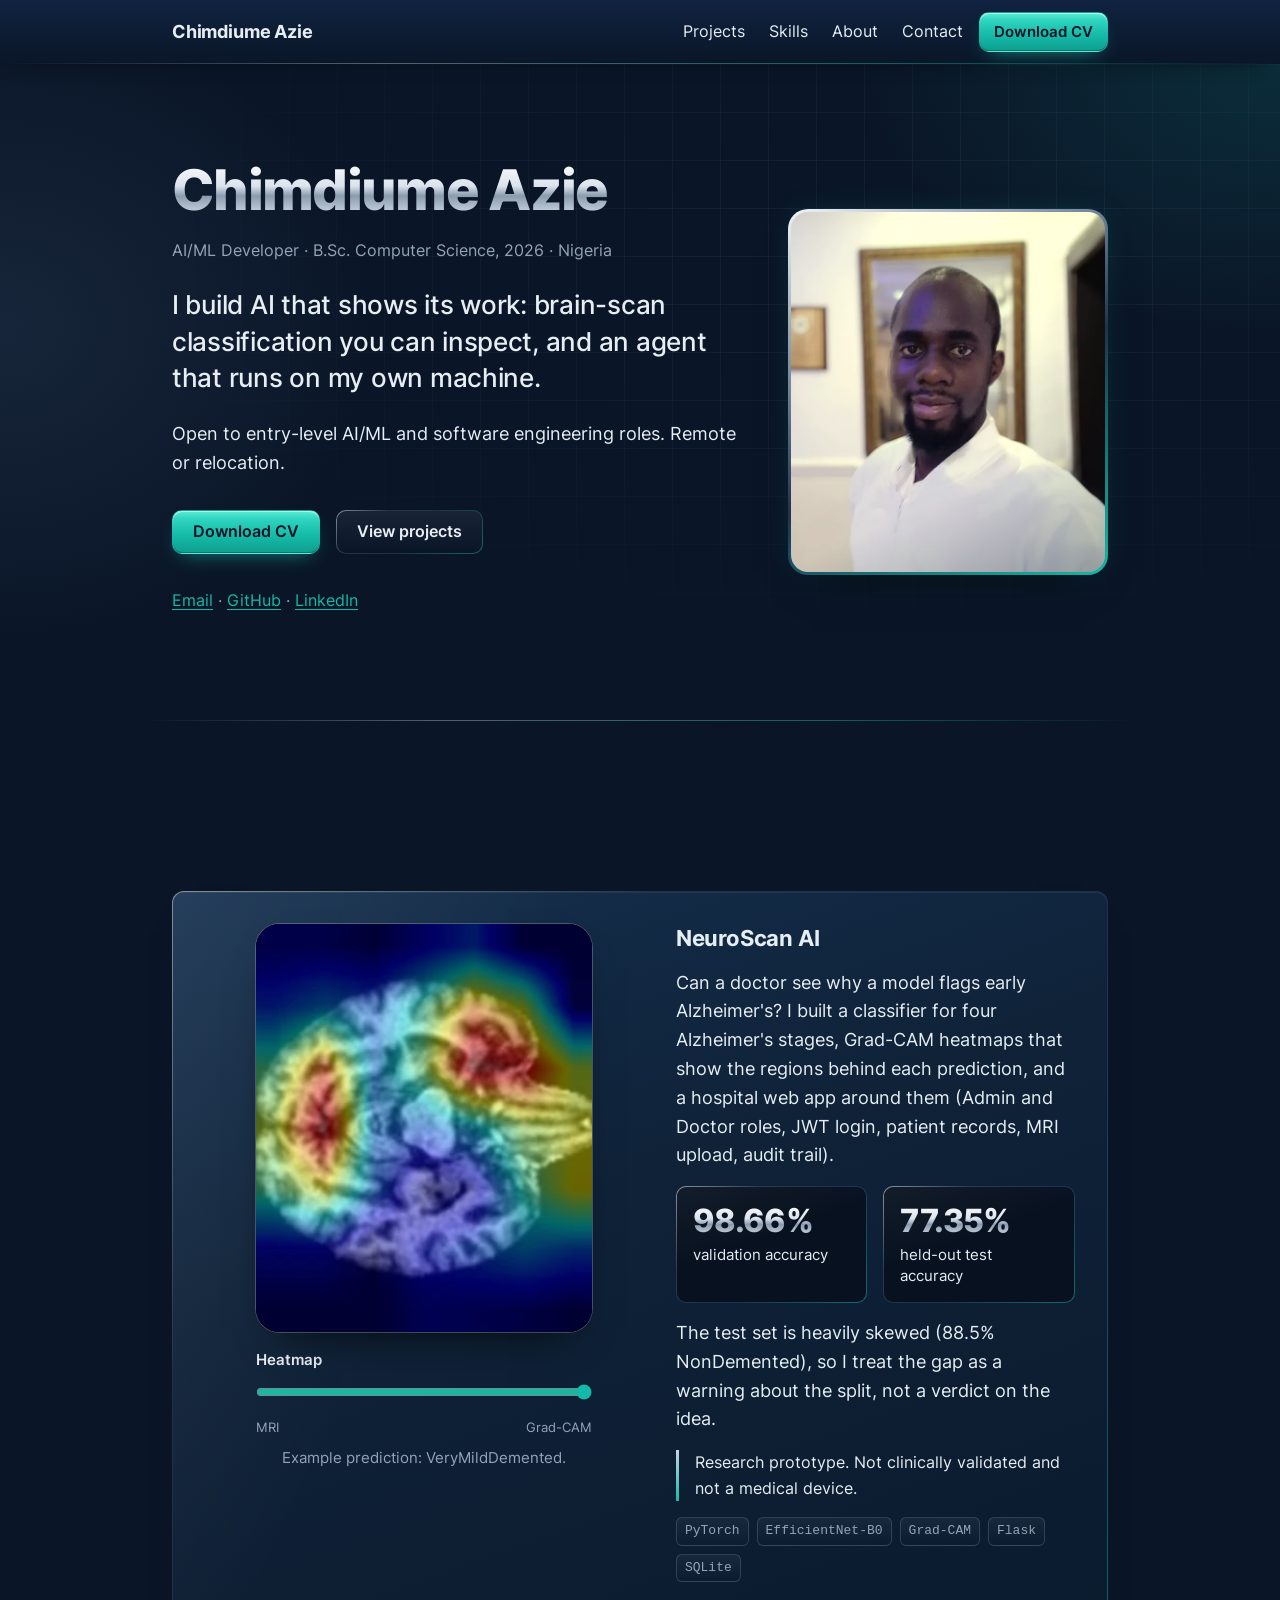
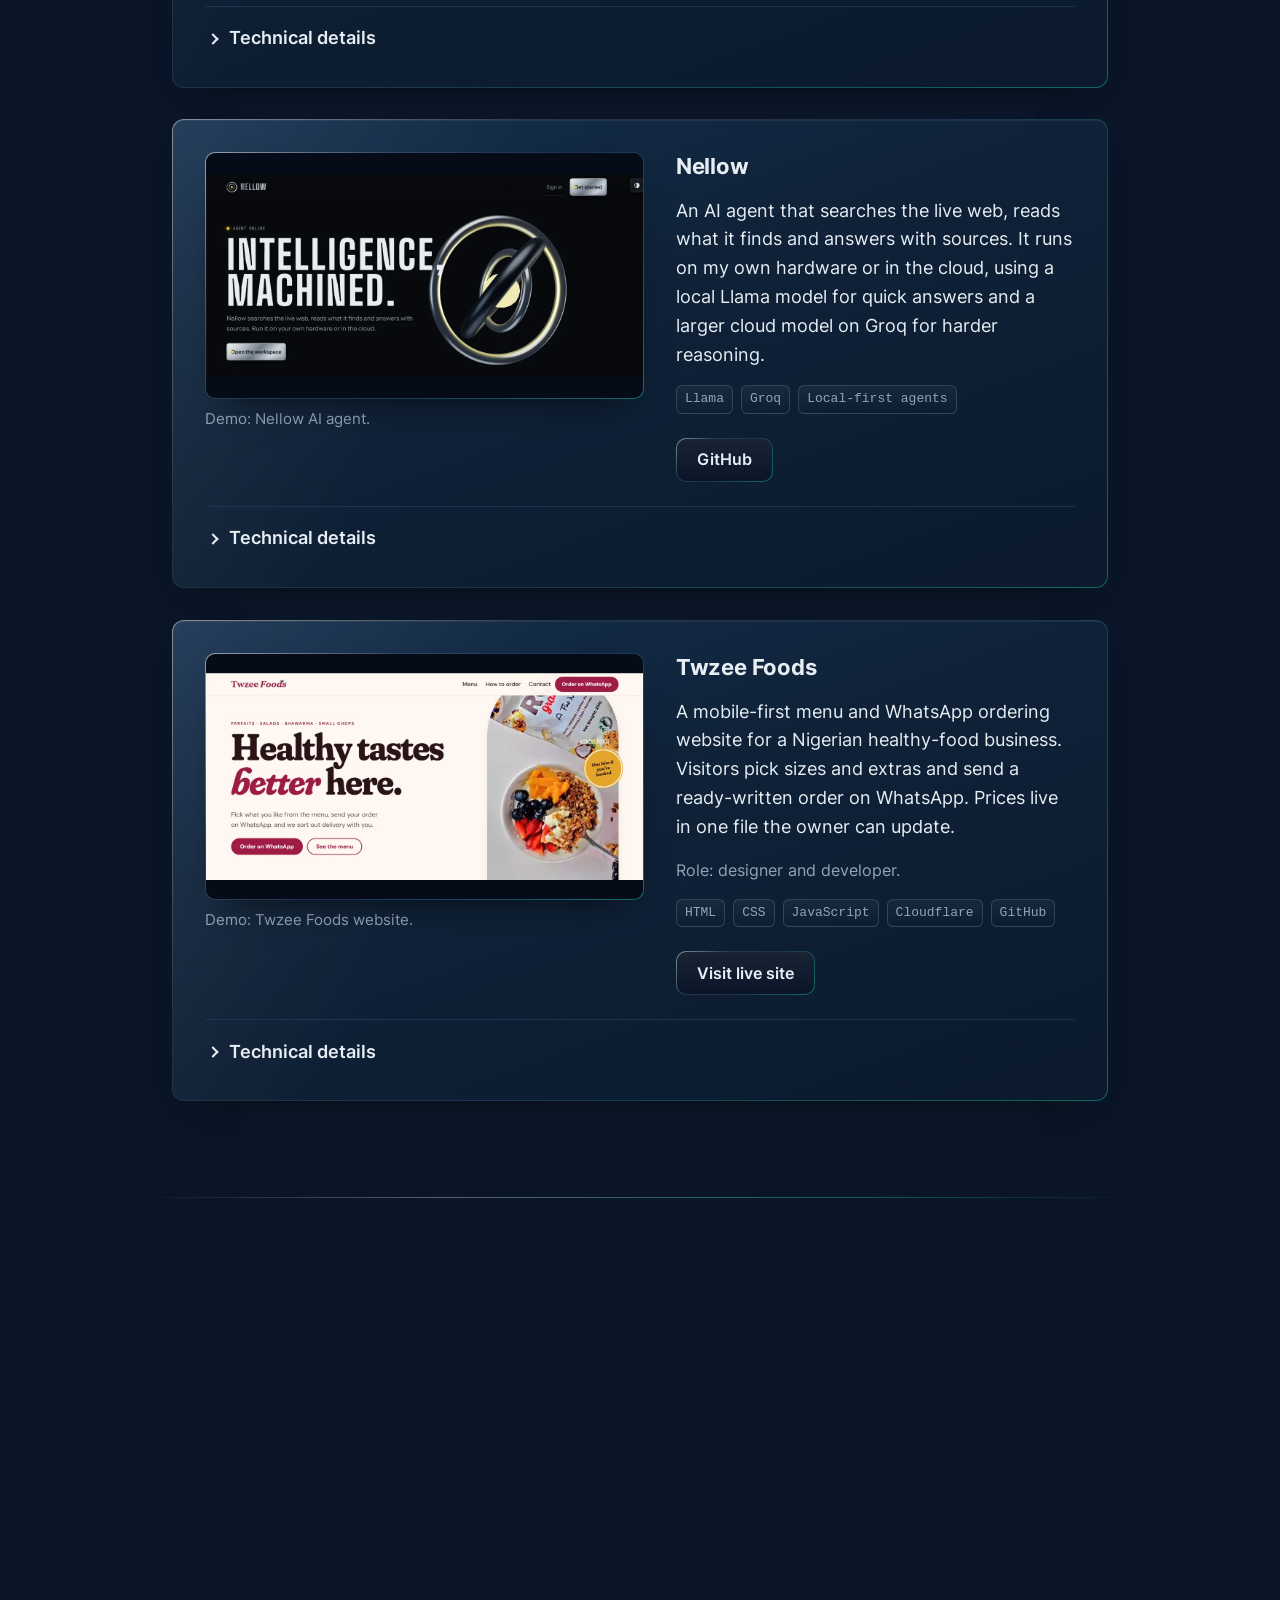
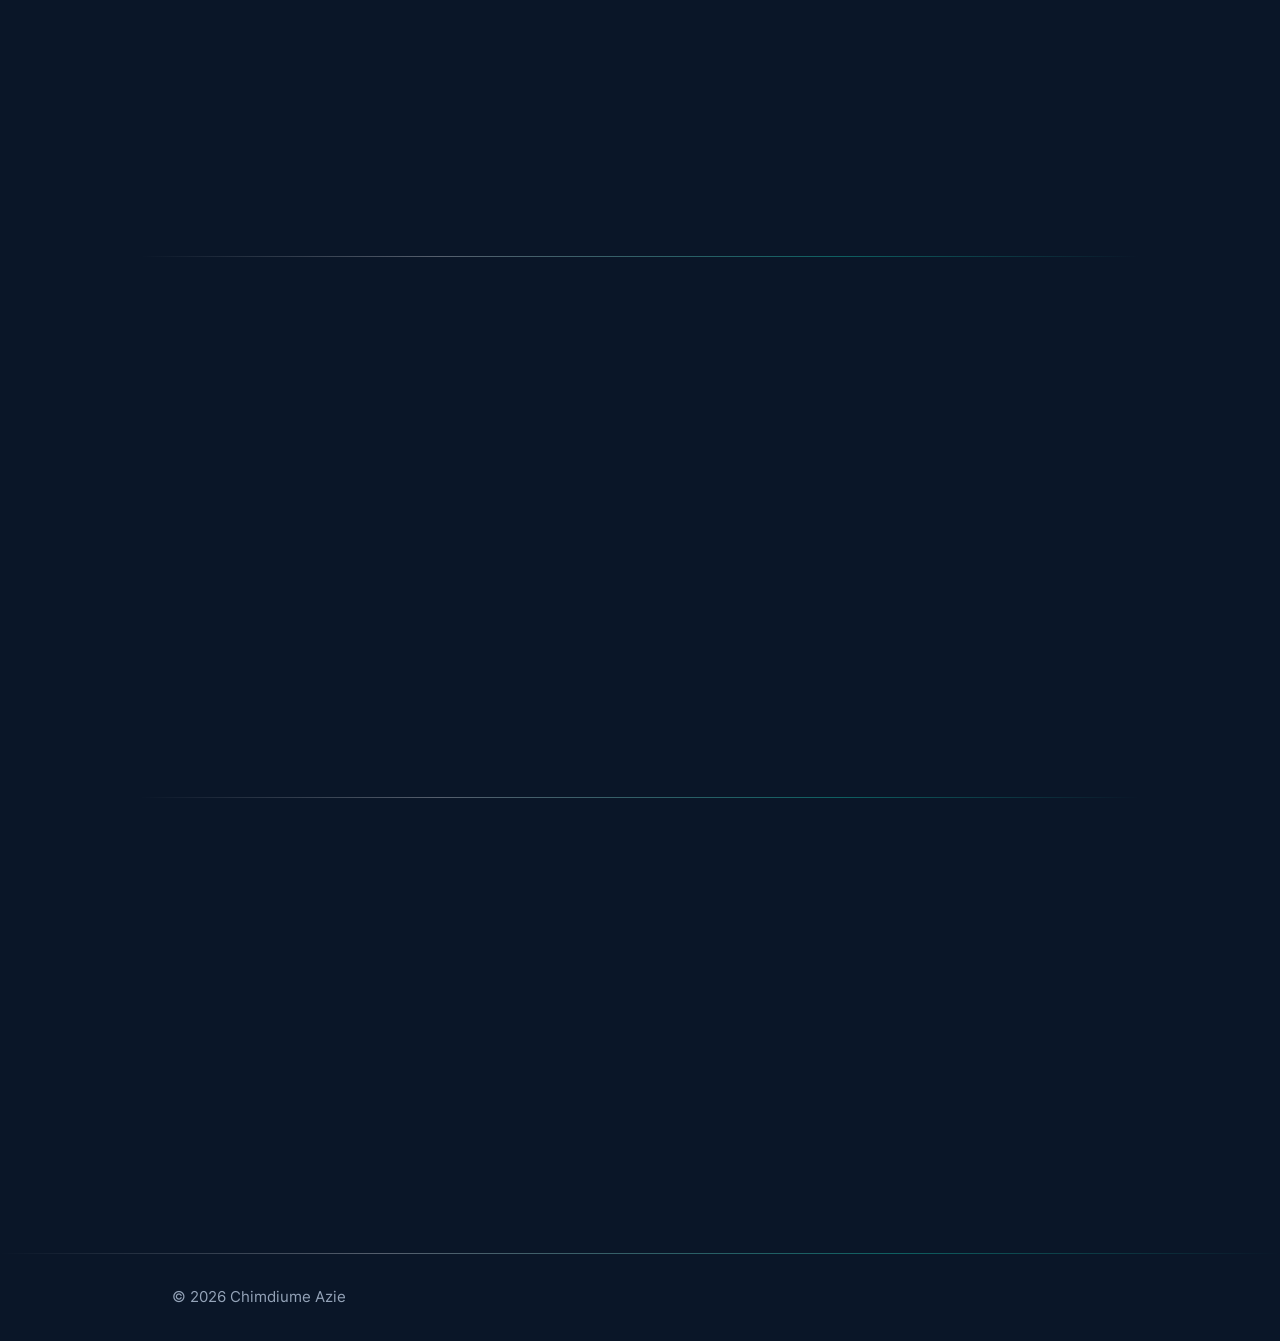
==== commit 3c958deb: "Portfolio v2: single-column redesign with portraits and metallic finish - New index.html, styles.css" ====
--- a/index.html
+++ b/index.html
@@ -1,443 +1,291 @@
-<!doctype html><html lang="en"><head><meta charset="utf-8"><meta name="viewport" content="width=device-width,initial-scale=1">
+<!doctype html>
+<html lang="en">
+<head>
+<meta charset="utf-8">
+<meta name="viewport" content="width=device-width, initial-scale=1">
 <title>Chimdiume Azie · AI/ML developer</title>
 <meta name="description" content="Chimdiume Azie, AI/ML developer (B.Sc. Computer Science 2026, Nigeria). Nellow, a web-search AI agent that cites its sources; NeuroScan AI, explainable Alzheimer's MRI classification; and Twzee Foods. Open to entry-level AI/ML and software roles.">
 <link rel="canonical" href="https://achimdi.github.io/portfolio/">
-<meta property="og:type" content="website"><meta property="og:url" content="https://achimdi.github.io/portfolio/"><meta property="og:title" content="Chimdiume Azie · AI/ML developer"><meta property="og:description" content="AI that shows its work: Nellow, a web-search agent with cited sources, and NeuroScan AI, Alzheimer's MRI classification with Grad-CAM.">
-<meta property="og:image" content="https://achimdi.github.io/portfolio/assets/og.png"><meta property="og:image:width" content="1200"><meta property="og:image:height" content="630"><meta property="og:image:alt" content="Chimdiume Azie, AI/ML developer. I build AI that shows its work. Nellow, NeuroScan AI, Twzee Foods.">
-<meta name="twitter:card" content="summary_large_image"><meta name="twitter:title" content="Chimdiume Azie · AI/ML developer"><meta name="twitter:description" content="AI that shows its work: Nellow, a web-search agent with cited sources, and NeuroScan AI, Alzheimer's MRI classification with Grad-CAM."><meta name="twitter:image" content="https://achimdi.github.io/portfolio/assets/og.png"><meta name="twitter:image:alt" content="Chimdiume Azie, AI/ML developer. I build AI that shows its work. Nellow, NeuroScan AI, Twzee Foods.">
-<link rel="icon" href="assets/favicon.svg" type="image/svg+xml"><link rel="apple-touch-icon" href="assets/apple-touch-icon.png">
-<script>(function(){try{var m=localStorage.getItem('tm');if(m)document.documentElement.dataset.theme=m}catch(e){}})()</script>
-<link rel="preload" href="assets/fonts/instrument-serif.woff2" as="font" type="font/woff2" crossorigin><link rel="preload" href="assets/fonts/instrument-sans.woff2" as="font" type="font/woff2" crossorigin><link rel="preload" href="assets/fonts/instrument-serif-italic.woff2" as="font" type="font/woff2" crossorigin><link rel="preload" href="assets/fonts/fragment-mono.woff2" as="font" type="font/woff2" crossorigin>
-<script type="application/ld+json">{"@context": "https://schema.org", "@type": "Person", "name": "Chimdiume Azie", "url": "https://achimdi.github.io/portfolio/", "image": "https://achimdi.github.io/portfolio/assets/img/portrait-1.webp", "jobTitle": "AI/ML developer", "address": {"@type": "PostalAddress", "addressCountry": "NG"}, "alumniOf": {"@type": "CollegeOrUniversity", "name": "Godfrey Okoye University"}, "knowsAbout": ["Machine learning", "Explainable AI", "Grad-CAM", "PyTorch", "LLM agents", "Tool calling", "FastAPI", "Flask"], "sameAs": ["https://github.com/Achimdi", "https://www.linkedin.com/in/chimdiume-azie-73a477448/"]}</script>
-<style>
-@font-face{font-family:'Instrument Serif';font-style:normal;font-weight:400;font-display:swap;src:url(assets/fonts/instrument-serif.woff2) format('woff2')}
-@font-face{font-family:'Instrument Serif';font-style:italic;font-weight:400;font-display:swap;src:url(assets/fonts/instrument-serif-italic.woff2) format('woff2')}
-@font-face{font-family:'Instrument Sans';font-style:normal;font-weight:400 600;font-display:swap;src:url(assets/fonts/instrument-sans.woff2) format('woff2')}
-@font-face{font-family:'Fragment Mono';font-style:normal;font-weight:400;font-display:optional;src:url(assets/fonts/fragment-mono.woff2) format('woff2')}
-:root{--paper:#f5f4f0;--ink:#121212;--mid:#66655f;--line:#d9d7cf;--panel:#eae8e1;--hot:#c8372d;--warm:var(--panel);--cool:var(--ink);--d:'Instrument Serif',Georgia,serif;--b:'Instrument Sans','Helvetica Neue',sans-serif;--m:'Fragment Mono',ui-monospace,monospace}
-*{box-sizing:border-box;margin:0}html{scroll-behavior:smooth}
-body{background:var(--paper);color:var(--ink);font:400 1.06rem/1.6 var(--b);overflow-x:hidden}
-a{color:inherit}img{max-width:100%;display:block}
-:focus-visible{outline:3px solid var(--cool);outline-offset:3px}
-.wrap{padding:0 clamp(1rem,4vw,3.5rem);max-width:1500px;margin:auto}
-nav{position:fixed;inset:0 0 auto;z-index:50;display:flex;gap:.4rem;align-items:center;padding:.7rem clamp(1rem,4vw,3.5rem);background:linear-gradient(var(--paper),#e4e9e800);flex-wrap:wrap}
-nav .brand{font:400 1rem var(--d);text-decoration:none;margin-right:auto;cursor:pointer}
-nav a,nav button,.btn{font:500 .85rem var(--b);text-decoration:none;border:1px solid var(--ink);background:transparent;color:var(--ink);border-radius:99px;padding:.4rem .9rem;cursor:pointer;display:inline-flex;align-items:center;justify-content:center;min-height:44px}
-nav a:hover,nav button:hover,.btn:hover,nav [aria-pressed=true]{background:var(--ink);color:var(--paper)}
-.btn.solid{background:var(--ink);color:var(--paper)}.btn.solid:hover{background:var(--hot);border-color:var(--hot);color:var(--paper)}
-#hero{position:relative;min-height:100svh;display:flex;flex-direction:column;justify-content:flex-end;padding:7rem 0 3rem;overflow:hidden}
-#heat{position:absolute;inset:0;width:100%;height:100%;mix-blend-mode:multiply;pointer-events:none}
-#hero .wrap{position:relative;width:100%}
-h1{font:400 clamp(3.4rem,14.5vw,13rem)/.86 var(--d);letter-spacing:-.04em}
-.lede{display:grid;grid-template-columns:minmax(0,1.2fr) minmax(0,1fr);gap:2rem;margin-top:2rem;align-items:end}
-.lede p{font-size:clamp(1.15rem,2.2vw,1.7rem);line-height:1.3;max-width:34ch}
-.lede small{font:.8rem var(--m);color:var(--mid);display:block;margin-top:.8rem}
-.row{display:flex;gap:.6rem;flex-wrap:wrap;justify-content:flex-end}
-section{padding:6rem 0;border-top:1px solid var(--line)}
-h2{font:400 clamp(2rem,6vw,5rem)/.95 var(--d);letter-spacing:-.03em;margin-bottom:2rem}
-h3{font:400 1.3rem var(--d);margin:2.2rem 0 .6rem}
-.cols{display:grid;grid-template-columns:1fr 1fr;gap:clamp(1.5rem,5vw,5rem);align-items:start}
-.cols>div>p+p{margin-top:1rem}
-.mono{font:.8rem var(--m);color:var(--mid)}
-.demo{background:#0a0d11;color:#e9edf3;border-radius:8px;padding:1rem;min-height:330px;display:flex;flex-direction:column;gap:.7rem}
-.demo .top{display:flex;justify-content:space-between;gap:.6rem;flex-wrap:wrap;font:.78rem var(--m);color:#9aa5b1}
-.demo .seg button{font:.8rem var(--m);background:none;border:1px solid #3a4450;color:#9aa5b1;padding:.3rem .8rem;cursor:pointer}
-.demo .seg button:first-child{border-radius:99px 0 0 99px}.demo .seg button:last-child{border-radius:0 99px 99px 0}
-.demo .seg [aria-pressed=true]{background:#e9edf3;color:#0a0d11;border-color:#e9edf3}
-.demo .log{flex:1;font-size:.95rem;display:flex;flex-direction:column;gap:.6rem}
-.demo .u{align-self:flex-end;background:#1d2530;padding:.5rem .8rem;border-radius:10px 10px 2px 10px}
-.demo .a{max-width:90%}.demo .route{font:.75rem var(--m);color:var(--hot);margin-bottom:.2rem}
-.demo .ask{display:flex;gap:.5rem;flex-wrap:wrap}.demo .ask button{font:.82rem var(--b);background:#161d26;border:1px solid #2c3641;color:#e9edf3;border-radius:6px;padding:.4rem .7rem;cursor:pointer}
-.mail{font:400 clamp(1.4rem,6.2vw,5.4rem)/1 var(--d);letter-spacing:-.03em;background:none;border:0;cursor:pointer;color:var(--ink);text-align:left;word-break:break-all}.mail:hover{color:var(--hot)}
-#toast{position:fixed;bottom:1.2rem;left:50%;transform:translate(-50%,200%);background:var(--ink);color:var(--paper);padding:.6rem 1.2rem;border-radius:99px;z-index:80;transition:transform .4s,visibility .4s;font:.85rem var(--m);visibility:hidden}#toast.on{transform:translate(-50%,0);visibility:visible}
-body.quick #heat{display:none}body.quick *{animation:none!important;transition:none!important}
-@media(prefers-reduced-motion:reduce){#heat{display:none!important}*{animation:none!important;transition:none!important}html{scroll-behavior:auto}}
-@media(max-width:800px){.cols,.lede{grid-template-columns:1fr}.row{justify-content:flex-start}nav .hm{display:none}section{padding:4rem 0}}
-
-body{transition:background .4s,color .4s}[data-theme=dark]{--paper:#0e0e0f;--ink:#ecebe6;--mid:#9a9992;--line:#2a2a2b;--panel:#18181a;--hot:#ff6b5b}
-img{height:auto}.wrap,.cols>*,.lede>*{min-width:0}.mono{overflow-wrap:anywhere}
-h1{font:400 clamp(2rem,9.2vw,7.4rem)/1.04 var(--d);letter-spacing:-.025em;white-space:nowrap;position:relative;z-index:2}
-h2{font-size:clamp(1.8rem,5vw,3.6rem)}.mail{font-size:clamp(1.35rem,5vw,2.6rem)}.lede p{font-size:clamp(1.05rem,2vw,1.45rem)}
-[data-theme=dark] #heat{mix-blend-mode:screen}
-#hero:before{content:"";position:absolute;inset:0;background:radial-gradient(var(--line) 1px,#0000 1.4px) 0 0/26px 26px}
-@media(max-width:900px){.cols,.lede{grid-template-columns:1fr}.row{justify-content:flex-start}}
-@media(max-width:700px){nav{gap:.3rem;padding:.55rem .8rem}nav .brand,nav .em{display:none}nav a,nav button{font-size:.72rem;padding:.35rem .65rem}#hero{padding-top:5rem}section{padding:3.5rem 0}.lede small{font-size:.72rem}}
-h1{font-size:clamp(2.8rem,12vw,9rem);letter-spacing:-.02em;line-height:1}h1 em{font-style:italic}
-h2{font-size:clamp(2.2rem,6vw,4.4rem);letter-spacing:-.01em;line-height:1}h3{font-size:1.6rem}nav .brand{font-size:1.25rem}
-#hero:before{opacity:.45}
-/* refresh: structure */
-.proj{padding:3.5rem 0;border-top:1px solid var(--line)}.proj:first-of-type{border-top:0;padding-top:0}
-.pt{font:400 clamp(2rem,5vw,3.6rem)/1 var(--d);letter-spacing:-.01em;margin:0 0 1rem}
-h4{font:400 1.45rem var(--d);margin:2rem 0 .6rem}
-.todo{background:#fff3c4;color:#3d2c00;border:1px dashed #a07000;border-radius:4px;padding:0 .3em;font:inherit;font-size:.92em}
-/* refresh: project card */
-.card{display:grid;grid-template-columns:minmax(0,1fr) minmax(0,1.15fr);gap:clamp(1.5rem,4vw,3.5rem);align-items:start}
-.pn{font:.78rem var(--m);color:var(--mid);letter-spacing:.08em;text-transform:uppercase;margin-bottom:.6rem}
-.out{font-size:clamp(1.1rem,1.8vw,1.35rem);line-height:1.4;max-width:44ch;margin-bottom:1rem}
-.warn{border-left:3px solid var(--hot);padding:.4rem .8rem;margin:0 0 1rem;background:var(--panel);font-size:.95rem}
-.tags{list-style:none;padding:0;display:flex;flex-wrap:wrap;gap:.4rem;margin:0 0 1.3rem}
-.tags li{font:.78rem var(--m);border:1px solid var(--line);border-radius:99px;padding:.25rem .65rem}
-.tags .role{background:var(--ink);color:var(--paper);border-color:var(--ink)}
-.facts{list-style:none;padding:0;margin:0 0 1.5rem;display:grid;gap:.75rem}
-.facts li{padding-left:1.2rem;position:relative}.facts li:before{content:"";position:absolute;left:0;top:.6em;width:7px;height:7px;border-radius:50%;background:var(--hot)}
-.links{display:flex;flex-wrap:wrap;gap:.5rem;align-items:center}
-figure{margin:0}figcaption{font:.78rem/1.5 var(--m);color:var(--mid);margin-top:.5rem}
-.zoom{display:block;cursor:zoom-in;border-radius:6px}
-.zoom img{width:100%;height:auto;border:1px solid var(--line);border-radius:6px;background:#fff}
-.grid{display:grid;grid-template-columns:1fr 1fr;gap:1.2rem;margin:2rem 0;max-width:920px}
-.grid img{aspect-ratio:4/3;object-fit:contain}
-details.tech{border:1px solid var(--line);border-radius:8px;margin-top:1.5rem}
-details.tech>summary{cursor:pointer;padding:.8rem 1.2rem;font:500 1rem var(--b);min-height:44px;display:flex;align-items:center}
-details.tech[open]>summary{border-bottom:1px solid var(--line)}
-details.tech>div{padding:.4rem 1.2rem 1.4rem}details.tech>div>*+*{margin-top:1rem}
-table{border-collapse:collapse;width:100%;font-size:.95rem}caption{text-align:left;font:500 1rem var(--b);margin-bottom:.5rem}
-th,td{text-align:left;padding:.5rem .6rem;border-bottom:1px solid var(--line);vertical-align:top}th{font:500 .8rem var(--m);color:var(--mid)}
-#lb{border:0;padding:1rem;background:var(--paper);color:var(--ink);border-radius:8px;max-width:min(96vw,1200px);max-height:94vh}
-#lb::backdrop{background:#000c}#lb img{max-width:100%;max-height:78vh;width:auto;height:auto;margin:auto;background:#fff}
-#lbc{font:.8rem var(--m);color:var(--mid);margin-top:.5rem}#lb form{display:flex;justify-content:flex-end;margin-bottom:.6rem}
-@media(max-width:900px){.card{grid-template-columns:1fr}}
-@media(max-width:700px){.grid{grid-template-columns:1fr}}
-/* refresh: NeuroScan results and Grad-CAM */
-.results{margin-top:2.5rem}.results>h4{margin-top:0}
-.results .cols{gap:clamp(1.2rem,4vw,3rem)}
-.metrics td{font-variant-numeric:tabular-nums;white-space:nowrap}.metrics tr.ref th,.metrics tr.ref td{color:var(--mid);font-style:italic}
-.notes{margin-top:1.5rem}.notes p{max-width:60ch}
-.gc-pair{display:grid;grid-template-columns:1fr 1fr;gap:.5rem;max-width:520px}
-.gc-pair img{width:100%;height:auto;border-radius:6px;background:#000}
-.gc .l-only{display:none}.gc.live .l-only{display:inline}.gc.live .s-only{display:none}
-.gc.live .gc-pair{display:block;position:relative;width:min(100%,360px);aspect-ratio:336/408;overflow:hidden;border-radius:8px;background:#000;touch-action:pan-y;cursor:crosshair;--x:50%;--y:50%;--r:90px}
-.gc.live .gc-pair img{position:absolute;inset:0;width:100%;height:100%;border-radius:0}
-.gc.live[data-v=lens] .cam{-webkit-mask:radial-gradient(circle var(--r) at var(--x) var(--y),#000 70%,#0000);mask:radial-gradient(circle var(--r) at var(--x) var(--y),#000 70%,#0000)}
-.gc.live[data-v=off] .cam{opacity:0}
-.gc-ctl{display:flex;flex-wrap:wrap;gap:.6rem 1rem;align-items:center;margin-top:.8rem}
-.gc-ctl .seg{display:flex}.gc-ctl .seg button{font:500 .85rem var(--b);border:1px solid var(--ink);background:none;color:var(--ink);padding:.5rem .9rem;min-height:44px;cursor:pointer;margin-left:-1px}
-.gc-ctl .seg button:first-child{border-radius:99px 0 0 99px;margin-left:0}.gc-ctl .seg button:last-child{border-radius:0 99px 99px 0}
-.gc-ctl .seg [aria-pressed=true]{background:var(--ink);color:var(--paper)}
-.gc-size{font:.8rem var(--m);color:var(--mid);display:flex;align-items:center;gap:.5rem}.gc:not([data-v=lens]) .gc-size{visibility:hidden}
-@media(max-width:700px){.metrics td{white-space:normal}th,td{padding:.45rem .35rem}table{font-size:.88rem}}
-/* refresh: Nellow how it works */
-.how{margin-top:2.5rem}.how>h4{margin-top:0}.how .cols+.cols{margin-top:2rem}
-h5{font:600 1.05rem var(--b);margin:0 0 .7rem}* + h5{margin-top:1.6rem}
-.dec{padding-left:1.1rem;display:grid;gap:.7rem}.dec li{max-width:62ch}
-.flow{width:100%;max-width:440px;height:auto;color:var(--ink);display:block}
-.flow .bx rect{fill:var(--paper);stroke:var(--ink);stroke-width:1.2}.flow .bx rect.loop{fill:var(--panel);stroke-dasharray:4 3}
-.flow .ar path{fill:none;stroke:currentColor;stroke-width:1.4;marker-end:url(#ah)}.flow .ar .hot{stroke:var(--hot)}
-.flow text{fill:var(--ink);font:12.5px var(--b);text-anchor:middle}.flow .tb{font-weight:600}
-.flow .tm{fill:var(--mid);font-size:11.5px}.flow .mo{font:11.5px var(--m)}
-.flow .tl{text-anchor:start;font:11px var(--m)}.flow .hl{fill:var(--hot)}
-.demo{min-height:0}.demo .route{color:#ffb4a8}.demo .hint{color:#9aa5b1;font-size:.9rem}
-.demo .seg button,.demo .ask button{min-height:44px}
-/* refresh: Twzee */
-.pbr{display:grid;grid-template-columns:max-content 1fr;gap:.7rem 1.2rem;margin:0 0 1.5rem}
-.pbr dt{font:.78rem/1.9 var(--m);text-transform:uppercase;letter-spacing:.06em;color:var(--mid)}.pbr dd{margin:0}
-.pair{display:grid;grid-template-columns:1fr 1fr;gap:1rem}
-.slot{aspect-ratio:1200/567;border:1px dashed var(--mid);border-radius:6px;display:grid;place-items:center;padding:.8rem;text-align:center;font-size:.85rem}
-@media(max-width:700px){.pbr{grid-template-columns:1fr;gap:.2rem}.pbr dd{margin-bottom:.6rem}.pair{grid-template-columns:1fr}}
-/* refresh: skills */
-.lead{color:var(--mid);margin:-1rem 0 2rem}
-.sk{display:grid;grid-template-columns:repeat(2,minmax(0,1fr));gap:2rem clamp(1.5rem,4vw,3.5rem)}
-.sk h3{font:400 1.6rem var(--d);margin:0 0 .8rem}.sk .tags{margin-bottom:.6rem}.sk .tags li{font-size:.8rem;border-color:var(--mid)}
-.ev{font:.78rem var(--m);color:var(--mid)}
-@media(max-width:800px){.sk{grid-template-columns:1fr}}
-/* refresh: static tag row, Quick view tooltip */
-.hero-tags{margin:2rem 0 0}.hero-tags li{background:var(--paper)}
-.tipw{position:relative;display:inline-block}
-.tipw [role=tooltip]{position:absolute;top:calc(100% + .5rem);right:0;width:max-content;max-width:15rem;background:var(--ink);color:var(--paper);font:.78rem/1.4 var(--b);padding:.45rem .7rem;border-radius:6px;opacity:0;pointer-events:none;transition:opacity .15s;z-index:60}
-.tipw:hover [role=tooltip],.tipw:focus-within [role=tooltip]{opacity:1}.tipw.x [role=tooltip]{opacity:0}
-/* refresh: about and contact */
-.ab{display:grid;grid-template-columns:minmax(0,1.6fr) minmax(0,1fr);gap:clamp(1.5rem,5vw,5rem);align-items:start}.ab p{max-width:62ch}.ab p+p{margin-top:1rem}
-.por{max-width:300px}.por img{width:100%;height:auto;aspect-ratio:680/780;object-fit:cover;border-radius:6px;background:var(--panel)}
-.lede small+small{margin-top:.3rem}
-.mailrow{display:flex;flex-wrap:wrap;align-items:center;gap:.6rem 1rem;margin:1.2rem 0 .4rem}.mail{text-decoration:none}.mail:hover{text-decoration:underline}
-@media(max-width:800px){.ab{grid-template-columns:1fr}.por{max-width:220px}}
-/* refresh: accessibility */
-.skip{position:absolute;left:1rem;top:-200px;z-index:200;background:var(--ink);color:var(--paper);padding:.7rem 1rem;border-radius:6px;text-decoration:none}.skip:focus{top:1rem}
-.gc-size input{height:44px}
-section,article{scroll-margin-top:4.5rem}
-a:not(.btn):not(.brand):not(.zoom):not(.skip){text-underline-offset:.18em}
-/* refresh: performance */
-#hero .wrap{z-index:1}
-@media(pointer:coarse){#heat{display:none}#hero:after{content:"";position:absolute;z-index:0;width:80vmin;height:80vmin;right:-20vmin;top:8%;border-radius:50%;background:radial-gradient(circle,rgba(200,55,45,.2),rgba(200,55,45,0) 68%);pointer-events:none}}
-body.quick #hero:after{display:none}
-#work .proj,#skills,#about,#contact{content-visibility:auto;contain-intrinsic-size:auto 900px}
-.foot{border-top:1px solid var(--line);padding:1.5rem 0 2.5rem;font:.85rem var(--m);color:var(--mid)}.foot a{display:inline-flex;align-items:center;min-height:44px;color:var(--ink)}
-</style></head><body>
-<a class="skip" href="#work">Skip to selected work</a>
-<nav><a class="brand" id="brand" href="#top" aria-label="Chimdiume Azie, home">Chimdiume Azie</a>
-<a href="CV.pdf" download>CV</a><a class="em" id="nav-mail" href="#contact">Email</a><a href="https://github.com/Achimdi" target="_blank" rel="noopener">GitHub</a><a href="https://www.linkedin.com/in/chimdiume-azie-73a477448/" target="_blank" rel="noopener">LinkedIn</a>
-<span class="tipw"><button id="qv" aria-pressed="false" aria-describedby="qv-tip">Quick view</button><span role="tooltip" id="qv-tip">Turns off the heat trail and all animations</span></span><button id="th" aria-label="Switch between light and dark">Dark</button></nav>
-<div id="toast" role="status"></div>
-<dialog id="lb" aria-label="Enlarged image"><form method="dialog"><button class="btn">Close</button></form><img id="lbi" alt=""><p id="lbc"></p></dialog>
-<main id="top">
-<header id="hero"><canvas id="heat" aria-hidden="true"></canvas><div class="wrap">
-<h1>Chimdiume<br> <em>Azie</em></h1>
-<div class="lede"><div><p>I build AI that shows its work: brain-scan classification you can inspect, and an agent that runs on my own machine.</p><small>AI/ML developer · B.Sc. Computer Science, Godfrey Okoye University, 2026 · Nigeria · open to entry-level AI/ML and software engineering roles, remote work or relocation</small><small>West Africa Time (UTC+1). <span class="todo">[TODO: confirm availability, e.g. overlap hours with Europe or US time zones]</span></small></div>
-<div class="row"><a class="btn solid" href="CV.pdf" download>Download CV</a><a class="btn" id="cp" href="#contact">Contact</a><a class="btn" href="#work">See the work</a></div></div><ul class="tags hero-tags" aria-label="Focus areas"><li>Explainable AI</li><li>Grad-CAM</li><li>PyTorch</li><li>LLM agents</li><li>Tool calling</li><li>FastAPI</li><li>Flask</li></ul></div></header>
-
-<section id="work" aria-labelledby="work-h"><div class="wrap"><h2 id="work-h">Selected work</h2>
-<article class="proj" id="nellow" aria-labelledby="nellow-h">
-<div class="card"><div>
-<p class="pn">01 · LLM agent</p>
-<h3 class="pt" id="nellow-h">Nellow</h3>
-<p class="out">An AI agent that searches the web, reads the pages it finds and answers with the sources attached, on a local model or a cloud model.</p>
-<ul class="tags" aria-label="Role and stack"><li class="role">Solo build</li><li>Python</li><li>FastAPI</li><li>Ollama</li><li>Groq API</li><li>Tool calling</li><li>SQLite</li></ul>
-<ul class="facts">
-<li>Three modes: Balanced runs entirely on the device (Llama 3.2 3B through Ollama). Turbo, and Thorough when a Groq key is set, use gpt-oss-120b on Groq.</li>
-<li>Tool calling with web search, news search and a page reader. Each answer is saved with the source links it fetched.</li>
-<li>Multi-user FastAPI backend: accounts, guest sessions, projects with custom instructions, streamed replies and hourly rate limits.</li>
-</ul>
-<p class="links"><a class="btn solid" href="https://github.com/Achimdi/nellow" target="_blank" rel="noopener">Code on GitHub</a><span class="todo">[TODO: link to a screen recording or live demo]</span><span class="todo">[TODO: write-up link]</span></p>
-</div>
-<figure class="cvis"><a class="zoom" href="assets/img/nellow-workspace.webp"><img src="assets/img/nellow-workspace.webp" width="1200" height="558" loading="lazy" alt="Nellow workspace: chat history and projects on the left, suggested prompts in the middle, and a mode picker next to the message box."></a><figcaption>Workspace with chat history, projects and the mode picker. This screenshot is from an earlier build that still had a Fast mode.</figcaption></figure>
-</div>
-<div class="how">
-<h4>How it works</h4>
-<div class="cols">
-<figure class="diagram">
-<svg class="flow" viewBox="0 0 360 450" role="img" aria-labelledby="nf-t nf-d">
-<title id="nf-t">How Nellow answers a message</title>
-<desc id="nf-d">The message and the chosen mode go either to Balanced mode on the device or to Turbo or Thorough mode in the cloud. In Balanced mode a small Llama model first decides SEARCH or CHAT; CHAT answers directly. SEARCH, or the cloud model's own tool calls, enter a tool loop of up to six rounds with web search, news search and a page reader, whose results go back to the model. The answer streams back with the de-duplicated source links, which are saved with the message.</desc>
-<defs><marker id="ah" viewBox="0 0 10 10" refX="9" refY="5" markerWidth="7" markerHeight="7" orient="auto-start-reverse"><path d="M0 0L10 5L0 10z" fill="currentColor"/></marker></defs>
-<g class="bx">
-<rect x="70" y="8" width="220" height="40" rx="8"/>
-<rect x="8" y="88" width="166" height="70" rx="8"/>
-<rect x="186" y="88" width="166" height="70" rx="8"/>
-<rect class="loop" x="44" y="214" width="308" height="122" rx="8"/>
-<rect x="54" y="248" width="90" height="52" rx="6"/><rect x="153" y="248" width="90" height="52" rx="6"/><rect x="252" y="248" width="90" height="52" rx="6"/>
-<rect x="8" y="376" width="344" height="66" rx="8"/>
-</g>
-<g class="ar">
-<path d="M150 48L104 86"/><path d="M210 48L256 86"/>
-<path d="M24 158V374"/>
-<path class="hot" d="M110 158V212"/><path class="hot" d="M269 158V212"/>
-<path d="M198 336V374"/>
-</g>
-<text class="tb" x="180" y="33">Your message + chosen mode</text>
-<text class="tb" x="91" y="111">Balanced · on device</text><text class="tm" x="91" y="130">Router: llama3.2:3b</text><text class="tm" x="91" y="147">SEARCH or CHAT?</text>
-<text class="tb" x="269" y="111">Turbo, Thorough · cloud</text><text class="tm" x="269" y="130">gpt-oss-120b on Groq</text><text class="tm" x="269" y="147">picks its own tools</text>
-<text class="tl" x="30" y="196">CHAT</text><text class="tl hl" x="116" y="196">SEARCH</text><text class="tl hl" x="275" y="196">tool calls</text>
-<text class="tb" x="198" y="236">Tool loop · up to 6 rounds</text>
-<text class="mo" x="99" y="271">web_search</text><text class="tm" x="99" y="289">top 4 results</text>
-<text class="mo" x="198" y="271">news_search</text><text class="tm" x="198" y="289">past week</text>
-<text class="mo" x="297" y="271">read_page</text><text class="tm" x="297" y="289">page text</text>
-<text class="tm" x="198" y="324">results go back to the model</text>
-<text class="tb" x="180" y="402">Answer, streamed</text><text class="tm" x="180" y="424">+ de-duplicated source links, saved with it</text>
-</svg>
-<figcaption>Simplified from app.py and server.py in the repo. Questions with an image go to gemma3:4b on the device instead.</figcaption>
-</figure>
-<div>
-<h5>Design decisions</h5>
-<ul class="dec">
-<li><b>Two places to run, chosen by the user.</b> Balanced keeps everything on the device with a 3B Llama model, so it is private and costs nothing per request. Turbo sends the question to gpt-oss-120b on Groq for harder questions. Nellow does not switch between them on its own.</li>
-<li><b>A one-word router before any search.</b> In Balanced mode the small model first answers SEARCH or CHAT (temperature 0, at most 4 tokens), and it also sees the last two user messages, so a follow-up like "what about X?" still searches. Only SEARCH switches the tools on, so greetings and coding questions skip the web.</li>
-<li><b>Sources come from the tools, not the model.</b> Every URL a search returns is collected in code, de-duplicated and saved with the answer. The system prompt tells the model to state only what the sources say and to say so when they conflict.</li>
-<li><b>Failures become text the model can read.</b> A failed search or an unreadable page returns a short message instead of an error. Unknown tools and invented arguments are dropped, and a tool call the small model writes as plain JSON is detected and run. After 6 rounds the loop stops with "I got stuck" instead of spinning.</li>
-<li><b>Bounded pages and a cloud fallback.</b> Page text is extracted with trafilatura and cut to 1,500 characters for the top search hit, 6,000 for a full page read and 2,500 per tool result on the cloud path. On Groq, a rate limit or an oversized request falls back to gpt-oss-20b, a malformed tool call retries once without tools, and after three tool rounds the model is told to answer from what it has.</li>
-</ul>
-</div>
-</div>
-<div class="cols">
-<div>
-<h5>Limits and what I would improve</h5>
-<ul class="dec">
-<li>No evaluation yet. I have not measured latency, routing accuracy or whether answers match their sources. Next: a small fixed question set with expected routes and checked citations. <span class="todo">[TODO: latency per mode, example queries, any test set]</span></li>
-<li>The source list shows every link that was fetched, not only the ones the answer used. Per-claim citations would be more honest.</li>
-<li>One reply at a time: a global lock serialises requests. That is fine for a few users but will not scale; a job queue would.</li>
-<li>Rate limits live in memory and reset on restart, and storage is one SQLite file.</li>
-<li>Search goes through a third-party DuckDuckGo library (ddgs) with no caching, and only the top hit is read in full unless the model asks for more.</li>
-</ul>
-</div>
-<div>
-<h5>Try the simulation</h5>
-<div class="demo" id="demo" hidden><div class="top"><span>Scripted simulation. No model or search runs on this page.</span><span class="seg" role="group" aria-label="Mode"><button type="button" aria-pressed="true" data-m="bal">Balanced</button><button type="button" aria-pressed="false" data-m="tur">Turbo</button></span></div>
-<div class="log" id="log" aria-live="polite"><p class="hint">Pick a question to see the route Nellow would take.</p></div>
-<div class="ask"><button type="button" data-q="0">What is an API?</button><button type="button" data-q="1">Compare two ways to host an agent</button><button type="button" data-q="2">What's in the tech news this week?</button></div></div>
-<noscript><p class="mono">The scripted simulation needs JavaScript.</p></noscript>
-<h5>See the real thing</h5>
-<p><span class="todo">[TODO: link to a 60–90 s screen recording of Nellow answering a search question]</span></p>
-<p>Run it yourself: the code is on <a href="https://github.com/Achimdi/nellow" target="_blank" rel="noopener">GitHub</a>. <span class="todo">[TODO: the repo has no README yet. Add setup steps (Ollama models, Groq key, uvicorn app:app) and link them here]</span></p>
-</div>
-</div>
-</div>
-<details class="tech"><summary>Technical details</summary><div>
-<table><caption>Modes and models</caption><thead><tr><th scope="col">Mode</th><th scope="col">Runs</th><th scope="col">Model</th></tr></thead><tbody>
-<tr><td>Balanced</td><td>On device</td><td>llama3.2:3b through Ollama, with a search router</td></tr>
-<tr><td>Thorough</td><td>Cloud if a Groq key is set, otherwise on device</td><td>gpt-oss-120b (medium reasoning effort), or qwen3:4b with thinking</td></tr>
-<tr><td>Turbo</td><td>Cloud</td><td>gpt-oss-120b (low reasoning effort), falls back to gpt-oss-20b</td></tr>
-<tr><td>Questions about an image</td><td>On device</td><td>gemma3:4b</td></tr>
-</tbody></table>
-<p>Accounts: passwords hashed with scrypt, bearer tokens, guest sessions. Rate limits per network: 5 sign-ups, 20 logins and 10 guest sessions an hour. Per user: 60 messages an hour, 20 for guests.</p>
-<p class="mono">Stack: Python, FastAPI, Uvicorn, Ollama, Groq API, httpx, ddgs (DuckDuckGo search), trafilatura, SQLite, HTML/CSS/JavaScript.</p>
-<figure><a class="zoom" href="assets/img/nellow-landing.webp"><img src="assets/img/nellow-landing.webp" width="1200" height="556" loading="lazy" alt="Nellow landing page in a dark theme with a sign-in prompt."></a><figcaption>Landing page</figcaption></figure>
-</div></details>
-</article>
-<article class="proj" id="neuroscan" aria-labelledby="neuroscan-h">
-<div class="card"><div>
-<p class="pn">02 · Computer vision, explainable AI</p>
-<h3 class="pt" id="neuroscan-h">NeuroScan AI</h3>
-<p class="out">A four-stage Alzheimer's classifier for brain MRI with Grad-CAM heatmaps, built into a hospital web app that runs on a laptop with no GPU.</p>
-<p class="warn"><b>Research prototype.</b> Not clinically validated and not a medical device.</p>
-<ul class="tags" aria-label="Role and stack"><li class="role">Final-year project</li><li>PyTorch</li><li>EfficientNet-B0</li><li>Grad-CAM</li><li>Flask</li><li>SQLite</li></ul>
-<ul class="facts">
-<li>Fine-tuned EfficientNet-B0 on 44,355 OASIS MRI images on a laptop CPU: 25 epochs in about 119 hours.</li>
-<li>Every prediction comes with a Grad-CAM heatmap, saved to the patient record in a Flask app with Admin and Doctor roles.</li>
-<li>On the held-out test set: 77.35% accuracy but 40.4% balanced accuracy, below an always-NonDemented baseline of 88.5%. It never caught a ModerateDemented case.</li>
-</ul>
-<p class="links"><span class="todo">[TODO: github.com/Achimdi/neuroscan-ai returns 404. Make the repo public, or tell me the right link]</span><span class="todo">[TODO: 60–90 s screen recording of the hospital app]</span><!-- When the recording exists, replace the TODO with: <a class="btn" href="assets/video/neuroscan.mp4">Watch the 90 s demo</a> --><span class="todo">[TODO: write-up or thesis PDF link]</span></p>
-</div>
-<figure class="cvis gc" id="gc">
-<div class="gc-pair" id="lens" aria-label="Grad-CAM lens: move the pointer or use the arrow keys to reveal the heatmap over the MRI">
-<img src="assets/img/mri-slice.webp" width="336" height="408" loading="lazy" alt="Axial brain MRI slice from the app.">
-<img class="cam" src="assets/img/gradcam.webp" width="336" height="408" loading="lazy" alt="Grad-CAM heatmap for the same slice. Warm colours mark the regions that most influenced the prediction.">
-</div>
-<div class="gc-ctl" hidden><div class="seg" role="group" aria-label="Heatmap view"><button type="button" data-v="lens" aria-pressed="true">Lens</button><button type="button" data-v="full" aria-pressed="false">Heatmap</button><button type="button" data-v="off" aria-pressed="false">MRI only</button></div>
-<label class="gc-size">Lens size <input type="range" id="lr" min="40" max="220" value="90"></label></div>
-<figcaption>A real MRI slice and its Grad-CAM from the app. <span class="s-only">Left: the scan. Right: the heatmap.</span><span class="l-only">Move the pointer over the scan, use the arrow keys, or switch views with the buttons.</span> The app labelled this case VeryMildDemented with a softmax score of 100.0%. The model is not calibrated, so read that score as its top choice, not as a probability.</figcaption>
-</figure>
-</div>
-<div class="results">
-<h4>Results on the held-out test set</h4>
-<div class="cols">
-<table class="metrics"><caption>Headline metrics</caption><tbody>
-<tr><th scope="row">Validation accuracy (best epoch, 19 of 25)</th><td>98.66%</td></tr>
-<tr><th scope="row">Held-out test accuracy</th><td>77.35%</td></tr>
-<tr class="ref"><th scope="row">Always-NonDemented baseline, same test set</th><td>88.5%</td></tr>
-<tr><th scope="row">Balanced accuracy (mean per-class recall), test</th><td><b>40.4%</b></td></tr>
-<tr><th scope="row">Macro-F1, test</th><td><b>0.34</b></td></tr>
-</tbody></table>
-<table class="metrics"><caption>Per class, test set</caption><thead><tr><th scope="col">Class</th><th scope="col">Test images</th><th scope="col">Recall</th><th scope="col">Precision</th></tr></thead><tbody>
-<tr><td>Non<wbr>Demented</td><td>40,852</td><td>81.0%</td><td>95.5%</td></tr>
-<tr><td>VeryMild<wbr>Demented</td><td>4,505</td><td>54.6%</td><td>27.6%</td></tr>
-<tr><td>Mild<wbr>Demented</td><td>659</td><td>26.1%</td><td>6.7%</td></tr>
-<tr><td>Moderate<wbr>Demented</td><td>168</td><td>0.0%</td><td>0.0%</td></tr>
-</tbody></table>
-</div>
-<!-- Balanced accuracy, macro-F1 and the per-class figures are computed from the confusion-matrix counts in assets/img/confusion-matrix.webp
-     (also listed under Technical details). They reproduce the published 77.35% accuracy, the 88.5% baseline and every published precision and recall. -->
-<div class="cols notes">
-<p><b>Why accuracy is the wrong headline here.</b> 88.5% of the test images are NonDemented (against 40.8% in training), so a model that always answers NonDemented would score about 88.5%, higher than mine. Balanced accuracy and per-class recall show what the model really does: it finds 81% of NonDemented and about half of VeryMildDemented scans, rarely finds MildDemented, and never found a ModerateDemented case, even with a class weight of 13.3.</p>
-<p><b>How validation was split.</b> 80/20 from the training images, <span class="todo">[TODO: confirm whether the split was per patient or per image]</span>. If it was per image, slices from the same patient can land in both sets, which would inflate the 98.66% validation figure. I list that as a limitation.</p>
-</div>
-</div>
-<div class="grid">
-<figure><a class="zoom" href="assets/img/confusion-matrix.webp"><img src="assets/img/confusion-matrix.webp" width="800" height="660" loading="lazy" alt="Confusion matrix on the 46,184-image test set. Most NonDemented scans are correct; many are predicted VeryMildDemented, and no ModerateDemented scan is predicted correctly."></a><figcaption>Confusion matrix, held-out test set</figcaption></figure>
-<figure><a class="zoom" href="assets/img/training-curves.webp"><img src="assets/img/training-curves.webp" width="900" height="321" loading="lazy" alt="Training and validation loss and accuracy curves over 25 epochs."></a><figcaption>Training and validation curves</figcaption></figure>
-<figure><a class="zoom" href="assets/img/roc-curves.webp"><img src="assets/img/roc-curves.webp" width="800" height="636" loading="lazy" alt="One-vs-rest ROC curves for the four classes."></a><figcaption>ROC curves, four classes</figcaption></figure>
-<figure><a class="zoom" href="assets/img/neuroscan-signin.webp"><img src="assets/img/neuroscan-signin.webp" width="700" height="620" loading="lazy" alt="NeuroScan AI sign-in screen with Admin and Doctor roles."></a><figcaption>Sign-in for Admin and Doctor roles</figcaption></figure>
-</div>
-<details class="tech"><summary>Technical details</summary><div>
-<h4>Model and explanations</h4><p>EfficientNet-B0 in PyTorch with transfer learning (timm, 4,012,672 parameters fine-tuned, 224×224 input). Grad-CAM heatmaps for every prediction. In the Mild and Moderate examples I looked at, the heatmaps tended to concentrate around the hippocampus, medial temporal lobe and ventricles. That is a visual observation, not a measured or clinically validated localisation.</p>
-<h4>Data and training</h4><p>OASIS Alzheimer's MRI from Kaggle: 44,355 training images (80/20 split) and a separate test set of 46,184. Class-weighted cross-entropy for imbalance, light augmentation, Adam at 1e-4, batch 32, 25 epochs, about 119 hours of training on a laptop with no GPU.</p>
-<h4>Confusion matrix counts</h4>
-<table><caption>Rows: actual class. Columns: predicted class. Test set, 46,184 images.</caption><thead><tr><th scope="col">Actual \ predicted</th><th scope="col">Mild</th><th scope="col">Moderate</th><th scope="col">Non</th><th scope="col">VeryMild</th></tr></thead><tbody>
-<tr><th scope="row">Mild<wbr>Demented</th><td>172</td><td>8</td><td>196</td><td>283</td></tr>
-<tr><th scope="row">Moderate<wbr>Demented</th><td>20</td><td>0</td><td>16</td><td>132</td></tr>
-<tr><th scope="row">Non<wbr>Demented</th><td>1,679</td><td>35</td><td>33,090</td><td>6,048</td></tr>
-<tr><th scope="row">VeryMild<wbr>Demented</th><td>694</td><td>1</td><td>1,349</td><td>2,461</td></tr>
-</tbody></table>
-<h4>Hospital app</h4><p>Flask app with Admin and Doctor roles, JWT authentication, one-time registration codes, patient records, MRI upload, saved results and an audit trail for patient transfers (SQLite, SQLAlchemy, 6 tables).</p>
-<h4>Next steps</h4><p>Stratified splitting, GPU training, local Nigerian hospital data, clinical validation, longitudinal tracking and a lightweight offline or mobile version.</p>
-<p class="mono">Stack: Python, PyTorch, timm, torchvision, OpenCV, scikit-learn, NumPy, Pandas, Matplotlib, Seaborn, Flask, Flask-JWT-Extended, Flask-SQLAlchemy, SQLite, HTML/CSS/JavaScript.</p>
-</div></details>
-</article>
-<article class="proj" id="twzee" aria-labelledby="twzee-h">
-<div class="card"><div>
-<p class="pn">03 · Client website</p>
-<h3 class="pt" id="twzee-h">Twzee Foods</h3>
-<p class="out">A live menu and WhatsApp ordering website for a Nigerian healthy-food business.</p>
-<ul class="tags" aria-label="Role and stack"><li class="role">Designer and developer</li><li>HTML</li><li>CSS</li><li>JavaScript</li><li>Cloudflare</li></ul>
-<dl class="pbr">
-<dt>Problem</dt><dd>Customers needed to see the full menu and prices on their phones and send an order the business could act on. <span class="todo">[TODO: confirm, or say how orders worked before]</span></dd>
-<dt>What I built</dt><dd>A mobile-first menu where visitors pick sizes and extras and send a ready-written order on WhatsApp. Plain HTML, CSS and JavaScript, every price in one file the owner can update, opening hours with a live open or closed status, hosted on Cloudflare.</dd>
-<dt>Result</dt><dd>Live at twzee.foodss.workers.dev. <span class="todo">[TODO: a real outcome: orders through the site, owner feedback, or time saved]</span> Lighthouse (mobile, 11 Nov 2026): Accessibility, Best Practices and SEO 100. Performance only 45 to 64 across two runs, held back by a 5.8 MB autoplay hero video; compressing it is the next fix.</dd>
-</dl>
-<p class="links"><a class="btn solid" href="https://twzee.foodss.workers.dev/" target="_blank" rel="noopener">Visit the live site</a><a class="btn" href="https://github.com/Achimdi/twzee" target="_blank" rel="noopener">Code on GitHub</a></p>
-</div>
-<div class="cvis pair">
-<figure><a class="zoom" href="assets/img/twzee-home.webp"><img src="assets/img/twzee-home.webp" width="1200" height="567" loading="lazy" alt="Twzee Foods home page: the headline Healthy tastes better here, with menu and WhatsApp order buttons."></a><figcaption>Home page of the live site</figcaption></figure>
-<figure><div class="slot"><span class="todo">[TODO: screenshot of the menu next to the ready-written WhatsApp order message]</span></div><figcaption>Menu and the WhatsApp order it produces</figcaption></figure>
-</div>
-</div>
-<details class="tech"><summary>Technical details</summary><div>
-<table><caption>Lighthouse 12.8, mobile, live site, 11 Nov 2026</caption><thead><tr><th scope="col">Category</th><th scope="col">Run 1</th><th scope="col">Run 2</th></tr></thead><tbody>
-<tr><th scope="row">Performance</th><td>64</td><td>45</td></tr><tr><th scope="row">Accessibility</th><td>100</td><td>100</td></tr><tr><th scope="row">Best Practices</th><td>100</td><td>100</td></tr><tr><th scope="row">SEO</th><td>100</td><td>100</td></tr></tbody></table>
-<p>The largest paint is the autoplay hero video (5.8 MB file). The menu photos are JPEGs of up to 270 KB; converting them to WebP is the other easy win.</p>
-<p class="mono">Stack: HTML, CSS, JavaScript, Git and GitHub, Cloudflare Workers (static assets).</p>
-</div></details>
-</article>
-</div></section>
-
-<section id="skills" aria-labelledby="skills-h"><div class="wrap"><h2 id="skills-h">Skills</h2>
-<p class="lead">Only what the three projects above show.</p>
-<div class="sk">
-<div><h3>ML and AI</h3><ul class="tags"><li>PyTorch</li><li>Transfer learning (EfficientNet-B0, timm)</li><li>CNN image classification</li><li>Grad-CAM</li><li>Class imbalance (weighted loss)</li><li>Per-class evaluation: recall, F1, confusion matrix, ROC</li><li>scikit-learn</li><li>OpenCV</li><li>NumPy</li><li>Pandas</li><li>Matplotlib, Seaborn</li></ul><p class="ev">Shown in: NeuroScan AI</p></div>
-<div><h3>LLM applications</h3><ul class="tags"><li>Tool calling</li><li>Query routing with a small model</li><li>Local models with Ollama</li><li>Groq API</li><li>Streaming responses</li><li>Citations from tool results</li><li>System and router prompts</li><li>Fallbacks on rate limits and bad tool calls</li></ul><p class="ev">Shown in: Nellow</p></div>
-<div><h3>Backend and data</h3><ul class="tags"><li>Python</li><li>FastAPI</li><li>Flask</li><li>REST APIs</li><li>JWT and token auth</li><li>Role-based access</li><li>Password hashing (scrypt)</li><li>Rate limiting</li><li>SQLite</li><li>SQLAlchemy</li></ul><p class="ev">Shown in: NeuroScan AI, Nellow</p></div>
-<div><h3>Web and tooling</h3><ul class="tags"><li>HTML</li><li>CSS</li><li>JavaScript</li><li>Mobile-first responsive design</li><li>Git and GitHub</li><li>Cloudflare Workers</li><li>GitHub Pages</li></ul><p class="ev">Shown in: Twzee Foods, Nellow, this site</p></div>
-</div></div></section>
-
-<section id="about" aria-labelledby="about-h"><div class="wrap ab"><div><h2 id="about-h">About</h2>
-<p>I just graduated in Computer Science and spent my final year on one question: when a model says a brain scan looks like early Alzheimer's, can a doctor see why? So I built the classifier, the explanation layer and the hospital app around them, and made it work on a laptop with no GPU.</p>
-<p><b>Working style.</b> I report weak results next to strong ones, and I fix what I find. I build end to end, from the model to the app and data around it. <span class="todo">[TODO: confirm, and add one sentence on how you work with a remote team]</span></p>
-<p class="mono">Education: B.Sc. Computer Science, Godfrey Okoye University, 2026. Thesis: <span class="todo">[TODO: thesis title]</span></p></div>
-<!-- HEADSHOT: replace assets/img/portrait-1.webp with a professional headshot (4:5, about 680x850) and keep width/height in step. -->
-<figure class="por"><img src="assets/img/portrait-1.webp" width="680" height="780" loading="lazy" alt="Portrait of Chimdiume Azie in a white shirt."><figcaption><span class="todo">[TODO: optional professional headshot, or keep this photo]</span></figcaption></figure>
-</div></section>
-
-<section id="contact" aria-labelledby="contact-h"><div class="wrap"><h2 id="contact-h">Say hello</h2>
-<p>Looking for an entry-level AI/ML or software engineering role. Based in Nigeria, open to remote work, and willing to relocate for the right opportunity.</p>
-<p class="mono">West Africa Time (UTC+1). <span class="todo">[TODO: confirm availability, e.g. overlap hours with Europe or US time zones]</span></p>
-<!-- EMAIL: the only place the address lives. Change the href and the text on the next line; the nav link and both Copy buttons read it from here. -->
-<p class="mailrow"><a class="mail" id="mail" href="mailto:chimdiazie2022@gmail.com">chimdiazie2022@gmail.com</a> <button class="btn" id="cp2" type="button" hidden>Copy</button></p>
-<p><span class="todo">[TODO: switch to a more professional address if you have one]</span></p>
-<div class="row" style="justify-content:flex-start;margin-top:1.5rem"><a class="btn solid" href="CV.pdf" download>Download CV</a><a class="btn" href="https://github.com/Achimdi" target="_blank" rel="noopener">GitHub</a><a class="btn" href="https://www.linkedin.com/in/chimdiume-azie-73a477448/" target="_blank" rel="noopener">LinkedIn</a></div>
-</div></section>
+<meta name="theme-color" content="#0A1628">
+<meta property="og:type" content="website">
+<meta property="og:url" content="https://achimdi.github.io/portfolio/">
+<meta property="og:title" content="Chimdiume Azie · AI/ML developer">
+<meta property="og:description" content="AI that shows its work: Nellow, a web-search agent with cited sources, and NeuroScan AI, Alzheimer's MRI classification with Grad-CAM.">
+<meta property="og:image" content="https://achimdi.github.io/portfolio/assets/og.png">
+<meta property="og:image:width" content="1200">
+<meta property="og:image:height" content="630">
+<meta property="og:image:alt" content="Chimdiume Azie, AI/ML developer. I build AI that shows its work. Nellow, NeuroScan AI, Twzee Foods.">
+<meta name="twitter:card" content="summary_large_image">
+<meta name="twitter:title" content="Chimdiume Azie · AI/ML developer">
+<meta name="twitter:description" content="AI that shows its work: Nellow, a web-search agent with cited sources, and NeuroScan AI, Alzheimer's MRI classification with Grad-CAM.">
+<meta name="twitter:image" content="https://achimdi.github.io/portfolio/assets/og.png">
+<meta name="twitter:image:alt" content="Chimdiume Azie, AI/ML developer. I build AI that shows its work. Nellow, NeuroScan AI, Twzee Foods.">
+<link rel="icon" href="assets/favicon.svg" type="image/svg+xml">
+<link rel="apple-touch-icon" href="assets/apple-touch-icon.png">
+<link rel="preload" href="assets/fonts/inter-latin-wght.woff2" as="font" type="font/woff2" crossorigin>
+<link rel="stylesheet" href="styles.css">
+<script>document.documentElement.classList.add('js')</script>
+<script src="script.js" defer></script>
+</head>
+<body>
+<a class="skip" href="#main">Skip to content</a>
+
+<header class="nav">
+  <div class="wrap nav-row">
+    <a class="brand" href="#top">Chimdiume Azie</a>
+    <nav class="nav-links" id="nav-links" aria-label="Main">
+      <a href="#projects">Projects</a>
+      <a href="#skills">Skills</a>
+      <a href="#about">About</a>
+      <a href="#contact">Contact</a>
+    </nav>
+    <a class="btn btn-primary btn-sm nav-cv" href="CV.pdf" download="Chimdiume-Azie-CV.pdf">Download CV</a>
+    <button class="menu-btn" type="button" aria-expanded="false" aria-controls="nav-links">Menu</button>
+  </div>
+</header>
+
+<main id="main">
+  <section class="hero" id="top" aria-labelledby="name">
+    <div class="wrap hero-grid">
+      <div class="portrait hero-portrait">
+        <img src="assets/img/portrait-1.webp" width="680" height="780" fetchpriority="high" alt="Portrait of Chimdiume Azie in a white shirt.">
+      </div>
+      <div class="hero-text">
+      <h1 id="name">Chimdiume Azie</h1>
+      <p class="role">AI/ML Developer · B.Sc. Computer Science, 2026 · Nigeria</p>
+      <p class="lead">I build AI that shows its work: brain-scan classification you can inspect, and an agent that runs on my own machine.</p>
+      <p class="avail">Open to entry-level AI/ML and software engineering roles. Remote or relocation.</p>
+      <div class="actions">
+        <a class="btn btn-primary" href="CV.pdf" download="Chimdiume-Azie-CV.pdf">Download CV</a>
+        <a class="btn btn-secondary" href="#projects">View projects</a>
+      </div>
+      <p class="small-links">
+        <a href="mailto:chimdiazie2022@gmail.com">Email</a><span aria-hidden="true"> · </span><a href="https://github.com/Achimdi">GitHub</a><span aria-hidden="true"> · </span><a href="https://www.linkedin.com/in/chimdiume-azie-73a477448/">LinkedIn</a>
+      </p>
+      </div>
+    </div>
+  </section>
+
+  <section class="section" id="projects" aria-labelledby="projects-title">
+    <div class="wrap">
+      <h2 id="projects-title">Projects</h2>
+
+      <article class="project" aria-labelledby="neuroscan-title">
+        <div class="project-grid">
+          <figure class="media gradcam">
+            <div class="cam-stage">
+              <img src="assets/img/mri-slice.webp" width="336" height="408" alt="Axial brain MRI slice from the app.">
+              <img class="cam-overlay" src="assets/img/gradcam.webp" width="336" height="408" alt="Grad-CAM heatmap for the same slice. Warm colours mark the regions that most influenced the prediction.">
+            </div>
+            <div class="cam-control">
+              <label for="cam-range">Heatmap</label>
+              <input id="cam-range" type="range" min="0" max="100" step="5" value="100" aria-valuetext="Heatmap 100% visible">
+              <span class="cam-ends" aria-hidden="true"><span>MRI</span><span>Grad-CAM</span></span>
+            </div>
+            <figcaption>Example prediction: VeryMildDemented.</figcaption>
+          </figure>
+
+          <div class="project-body">
+            <h3 id="neuroscan-title">NeuroScan AI</h3>
+            <p>Can a doctor see why a model flags early Alzheimer's? I built a classifier for four Alzheimer's stages, Grad-CAM heatmaps that show the regions behind each prediction, and a hospital web app around them (Admin and Doctor roles, JWT login, patient records, MRI upload, audit trail).</p>
+            <div class="stats">
+              <p class="stat"><strong>98.66%</strong> <span>validation accuracy</span></p>
+              <p class="stat"><strong>77.35%</strong> <span>held-out test accuracy</span></p>
+            </div>
+            <p>The test set is heavily skewed (88.5% NonDemented), so I treat the gap as a warning about the split, not a verdict on the idea.</p>
+            <p class="note">Research prototype. Not clinically validated and not a medical device.</p>
+            <ul class="tags" aria-label="Technologies">
+              <li>PyTorch</li><li>EfficientNet-B0</li><li>Grad-CAM</li><li>Flask</li><li>SQLite</li>
+            </ul>
+          </div>
+        </div>
+
+        <details class="tech">
+          <summary>Technical details</summary>
+          <div class="tech-body">
+            <dl class="facts">
+              <div><dt>Data</dt><dd>OASIS Alzheimer's MRI (Kaggle), 44,355 training images (80/20 split), separate test set of 46,184.</dd></div>
+              <div><dt>Model</dt><dd>EfficientNet-B0 with transfer learning (timm), 4,012,672 parameters fine-tuned, 224×224 input.</dd></div>
+              <div><dt>Training</dt><dd>Class-weighted cross-entropy, light augmentation, Adam 1e-4, batch 32, 25 epochs, about 119 hours on a laptop with no GPU (training, not inference).</dd></div>
+              <div><dt>Grad-CAM</dt><dd>For Mild and Moderate cases the heatmaps concentrated around the hippocampus, medial temporal lobe and ventricles, consistent with known Alzheimer's regions but not clinically validated.</dd></div>
+              <div><dt>Next steps</dt><dd>Stratified splitting, GPU training, local Nigerian hospital data, clinical validation, longitudinal tracking, a lightweight offline or mobile version.</dd></div>
+              <div><dt>Full stack</dt><dd>Python, PyTorch, timm, torchvision, OpenCV, scikit-learn, NumPy, Pandas, Matplotlib, Seaborn, Flask, Flask-JWT-Extended, Flask-SQLAlchemy, SQLite, HTML/CSS/JavaScript.</dd></div>
+            </dl>
+            <div>
+              <h4>Model evaluation</h4>
+              <div class="shots">
+                <figure>
+                  <a href="assets/img/confusion-matrix.webp"><img src="assets/img/confusion-matrix.webp" width="800" height="660" loading="lazy" alt="Confusion matrix on the 46,184-image test set. Most NonDemented scans are correct; many are predicted VeryMildDemented, and no ModerateDemented scan is predicted correctly."></a>
+                  <figcaption>Confusion matrix on the test set.</figcaption>
+                </figure>
+                <figure>
+                  <a href="assets/img/roc-curves.webp"><img src="assets/img/roc-curves.webp" width="800" height="636" loading="lazy" alt="One-vs-rest ROC curves for the four classes."></a>
+                  <figcaption>ROC curves, one-vs-rest.</figcaption>
+                </figure>
+                <figure class="wide">
+                  <a href="assets/img/training-curves.webp"><img src="assets/img/training-curves.webp" width="900" height="321" loading="lazy" alt="Training and validation loss and accuracy curves over 25 epochs."></a>
+                  <figcaption>Training and validation curves.</figcaption>
+                </figure>
+              </div>
+            </div>
+            <div>
+              <h4>Web app</h4>
+              <div class="shots">
+                <figure>
+                  <a href="assets/img/neuroscan-signin.webp"><img src="assets/img/neuroscan-signin.webp" width="700" height="620" loading="lazy" alt="NeuroScan AI sign-in screen with Admin and Doctor roles."></a>
+                  <figcaption>Sign-in with Admin and Doctor roles.</figcaption>
+                </figure>
+              </div>
+            </div>
+          </div>
+        </details>
+      </article>
+
+      <article class="project" aria-labelledby="nellow-title">
+        <div class="project-grid">
+          <figure class="media">
+            <div class="frame">
+              <video controls playsinline preload="metadata" poster="assets/img/nellow-poster.webp" width="1918" height="896" data-fallback="assets/img/nellow-landing.webp" data-fallback-alt="Nellow landing page in a dark theme with a sign-in prompt.">
+                <source src="assets/videos/nellow.mp4" type="video/mp4">
+                Your browser can't play this video. <a href="assets/videos/nellow.mp4">Download the Nellow demo (MP4)</a>.
+              </video>
+            </div>
+            <figcaption>Demo: Nellow AI agent.</figcaption>
+          </figure>
+
+          <div class="project-body">
+            <h3 id="nellow-title">Nellow</h3>
+            <p>An AI agent that searches the live web, reads what it finds and answers with sources. It runs on my own hardware or in the cloud, using a local Llama model for quick answers and a larger cloud model on Groq for harder reasoning.</p>
+            <ul class="tags" aria-label="Technologies">
+              <li>Llama</li><li>Groq</li><li>Local-first agents</li>
+            </ul>
+            <div class="actions">
+              <a class="btn btn-secondary" href="https://github.com/Achimdi/nellow">GitHub<span class="sr-only"> repository for Nellow</span></a>
+            </div>
+          </div>
+        </div>
+
+        <details class="tech">
+          <summary>Technical details</summary>
+          <div class="tech-body">
+            <div class="shots">
+              <figure class="wide">
+                <a href="assets/img/nellow-landing.webp"><img src="assets/img/nellow-landing.webp" width="1200" height="556" loading="lazy" alt="Nellow landing page in a dark theme with a sign-in prompt."></a>
+                <figcaption>Landing page.</figcaption>
+              </figure>
+              <figure class="wide">
+                <a href="assets/img/nellow-workspace.webp"><img src="assets/img/nellow-workspace.webp" width="1200" height="558" loading="lazy" alt="Nellow workspace: chat history and projects on the left, suggested prompts in the middle, and a mode picker next to the message box."></a>
+                <figcaption>Workspace: chat history, projects and a mode selector.</figcaption>
+              </figure>
+            </div>
+          </div>
+        </details>
+      </article>
+
+      <article class="project" aria-labelledby="twzee-title">
+        <div class="project-grid">
+          <figure class="media">
+            <div class="frame">
+              <video controls playsinline preload="metadata" poster="assets/img/twzee-poster.webp" width="1912" height="914" data-fallback="assets/img/twzee-home.webp" data-fallback-alt="Twzee Foods home page: the headline Healthy tastes better here, with menu and WhatsApp order buttons.">
+                <source src="assets/videos/twzee.mp4" type="video/mp4">
+                Your browser can't play this video. <a href="assets/videos/twzee.mp4">Download the Twzee Foods demo (MP4)</a>.
+              </video>
+            </div>
+            <figcaption>Demo: Twzee Foods website.</figcaption>
+          </figure>
+
+          <div class="project-body">
+            <h3 id="twzee-title">Twzee Foods</h3>
+            <p>A mobile-first menu and WhatsApp ordering website for a Nigerian healthy-food business. Visitors pick sizes and extras and send a ready-written order on WhatsApp. Prices live in one file the owner can update.</p>
+            <p class="meta">Role: designer and developer.</p>
+            <ul class="tags" aria-label="Technologies">
+              <li>HTML</li><li>CSS</li><li>JavaScript</li><li>Cloudflare</li><li>GitHub</li>
+            </ul>
+            <div class="actions">
+              <a class="btn btn-secondary" href="https://twzee.foodss.workers.dev/">Visit live site<span class="sr-only">: Twzee Foods</span></a>
+            </div>
+          </div>
+        </div>
+
+        <details class="tech">
+          <summary>Technical details</summary>
+          <div class="tech-body">
+            <ul class="plain">
+              <li>Hosted on Cloudflare.</li>
+              <li>Built with plain HTML, CSS and JavaScript, using Git and GitHub.</li>
+            </ul>
+            <div class="shots">
+              <figure class="wide">
+                <a href="assets/img/twzee-home.webp"><img src="assets/img/twzee-home.webp" width="1200" height="567" loading="lazy" alt="Twzee Foods home page: the headline Healthy tastes better here, with menu and WhatsApp order buttons."></a>
+                <figcaption>Home page.</figcaption>
+              </figure>
+            </div>
+          </div>
+        </details>
+      </article>
+    </div>
+  </section>
+
+  <section class="section" id="skills" aria-labelledby="skills-title">
+    <div class="wrap">
+      <h2 id="skills-title">Skills</h2>
+      <div class="skills">
+        <div class="skill-group">
+          <h3>Languages</h3>
+          <ul><li>Python</li><li>JavaScript</li><li>HTML/CSS</li></ul>
+        </div>
+        <div class="skill-group">
+          <h3>ML &amp; AI</h3>
+          <ul><li>PyTorch</li><li>timm</li><li>torchvision</li><li>scikit-learn</li><li>OpenCV</li><li>Grad-CAM</li><li>Transfer learning</li><li>LLM agents (Llama, Groq)</li></ul>
+        </div>
+        <div class="skill-group">
+          <h3>Data</h3>
+          <ul><li>NumPy</li><li>Pandas</li><li>Matplotlib</li><li>Seaborn</li></ul>
+        </div>
+        <div class="skill-group">
+          <h3>Backend &amp; tools</h3>
+          <ul><li>Flask</li><li>JWT auth</li><li>SQLite/SQLAlchemy</li><li>Git</li><li>GitHub</li><li>Cloudflare</li></ul>
+        </div>
+      </div>
+    </div>
+  </section>
+
+  <section class="section" id="about" aria-labelledby="about-title">
+    <div class="wrap">
+      <h2 id="about-title">About</h2>
+      <div class="about-grid">
+        <div class="portrait about-portrait">
+          <img src="assets/img/portrait-2.webp" width="680" height="780" loading="lazy" alt="Chimdiume Azie in a white shirt and sunglasses.">
+        </div>
+        <div>
+          <p class="about-text">I just graduated in Computer Science and spent my final year on one question: when a model says a scan looks like early Alzheimer's, can a doctor see why? I report weak results next to strong ones, and I fix what I find.</p>
+          <dl class="edu">
+            <dt>Education</dt>
+            <dd>B.Sc. Computer Science, Godfrey Okoye University, 2026 · Final-year project: NeuroScan AI</dd>
+          </dl>
+        </div>
+      </div>
+    </div>
+  </section>
+
+  <section class="section" id="contact" aria-labelledby="contact-title">
+    <div class="wrap">
+      <h2 id="contact-title">Let's talk</h2>
+      <p>Open to entry-level AI/ML and software engineering roles, remote or relocation.</p>
+      <p class="email"><a href="mailto:chimdiazie2022@gmail.com">chimdiazie2022@gmail.com</a></p>
+      <div class="actions">
+        <a class="btn btn-primary" href="CV.pdf" download="Chimdiume-Azie-CV.pdf">Download CV</a>
+        <a class="btn btn-secondary" href="https://github.com/Achimdi">GitHub</a>
+        <a class="btn btn-secondary" href="https://www.linkedin.com/in/chimdiume-azie-73a477448/">LinkedIn</a>
+      </div>
+    </div>
+  </section>
 </main>
-<footer class="foot"><div class="wrap"><p>Have a business project? <a href="services.html">Work with me</a></p></div></footer>
-<script>
-const D={
-demo:[
-{bal:['Router (llama3.2:3b): CHAT','No tools. Answered on the device.'],tur:['Sent to gpt-oss-120b on Groq with tools available','The model answered without calling a tool'],a:'An API is a set of agreed requests one program can make to another, such as asking a weather service for tomorrow\'s forecast and getting data back.'},
-{bal:['Router (llama3.2:3b): CHAT','No tools. Answered on the device.'],tur:['Sent to gpt-oss-120b on Groq with tools available','The model answered without calling a tool'],a:'Local hosting is cheaper and private but limited by your hardware. Cloud hosting scales and stays online but costs per use. A hybrid keeps routine work local and sends only hard problems to the cloud.'},
-{bal:['Router (llama3.2:3b): SEARCH','news_search("tech news this week")','read_page(top result)'],tur:['gpt-oss-120b calls news_search("tech news this week")','gpt-oss-120b calls read_page(top result)'],a:'In the real app the answer is written from the articles it just fetched, with their links listed underneath. This simulation does not search, so there is no answer to show here.'}]};
-const $=s=>document.querySelector(s),$$=s=>[...document.querySelectorAll(s)],RM=matchMedia('(prefers-reduced-motion:reduce)').matches;
-const toast=t=>{const e=$('#toast');e.textContent=t;e.classList.add('on');setTimeout(()=>e.classList.remove('on'),1800)};
-const EMAIL=$('#mail').textContent.trim();$('#nav-mail').href='mailto:'+EMAIL;
-const copy=e=>{e.preventDefault();(navigator.clipboard?navigator.clipboard.writeText(EMAIL):Promise.reject()).then(()=>toast('Copied '+EMAIL),()=>toast(EMAIL))};
-$('#cp').textContent='Copy email';$('#cp').onclick=copy;$('#cp2').hidden=false;$('#cp2').onclick=copy;
-/* quick view */
-$('#qv').onclick=e=>{const on=document.body.classList.toggle('quick');e.target.setAttribute('aria-pressed',on);if(!on)start()};
-const tw=$('.tipw');addEventListener('keydown',e=>{if(e.key==='Escape')tw.classList.add('x')});tw.addEventListener('pointerleave',()=>tw.classList.remove('x'));tw.addEventListener('focusout',()=>tw.classList.remove('x'));
-/* heat trail: mouse devices only (the canvas is hidden on touch screens, which get a static CSS glow) */
-const cv=$('#heat'),x=cv.getContext('2d'),hero=$('#hero'),FINE=matchMedia('(pointer:fine)').matches;let W=0,H=0,px=-1,py=-1,vis=true,t=0,running=false;
-function blob(a,b,r,o){const g=x.createRadialGradient(a,b,0,a,b,r);g.addColorStop(0,`rgba(200,55,45,${o})`);g.addColorStop(.55,`rgba(200,55,45,${o*.3})`);g.addColorStop(1,'rgba(200,55,45,0)');x.fillStyle=g;x.fillRect(a-r,b-r,2*r,2*r)}
-function move(e){const r=hero.getBoundingClientRect();px=e.clientX-r.left;py=e.clientY-r.top}
-function loop(){if(!vis||RM||!W||document.body.classList.contains('quick')){running=false;return}requestAnimationFrame(loop);t+=.012;
-x.globalCompositeOperation='destination-out';x.fillStyle='rgba(0,0,0,.03)';x.fillRect(0,0,W,H);x.globalCompositeOperation='source-over';
-if(px<0||py<0||py>H){blob(W*(.5+.3*Math.sin(t)),H*(.45+.25*Math.sin(t*1.7)),150,.12)}else blob(px,py,130,.2)}
-function start(){if(!running&&FINE&&!RM){running=true;requestAnimationFrame(loop)}}
-if(FINE&&!RM){new ResizeObserver(([e])=>{const b=e.borderBoxSize[0];W=cv.width=Math.round(b.inlineSize);H=cv.height=Math.round(b.blockSize);start()}).observe(hero);
-addEventListener('pointermove',move,{passive:true});new IntersectionObserver(e=>{vis=e[0].isIntersecting;if(vis)start()}).observe(hero)}
-/* bloom easter egg */
-function bloom(){for(let i=0;i<60;i++)setTimeout(()=>blob(Math.random()*W,Math.random()*H,120+Math.random()*160,.4),i*20);scrollTo({top:0,behavior:'smooth'});toast('Attention is all you need.')}
-let n=0;$('#brand').addEventListener('click',()=>{if(++n===5){n=0;bloom()}});let buf='';addEventListener('keydown',e=>{buf=(buf+e.key).slice(-4);if(buf==='heat')bloom()});
-const h1=$('h1');h1.setAttribute('aria-label','Chimdiume Azie');
-/* theme */
-const th=$('#th'),setT=t=>{document.documentElement.dataset.theme=t;th.textContent=t==='dark'?'Light':'Dark';try{localStorage.setItem('tm',t)}catch(e){}};let st;try{st=localStorage.getItem('tm')}catch(e){}
-setT(st||'light');th.onclick=()=>setT(document.documentElement.dataset.theme==='dark'?'light':'dark');
-/* Grad-CAM lens: static side-by-side without JS or with reduced motion */
-const gc=$('#gc'),L=$('#lens');if(!RM){gc.classList.add('live');gc.dataset.v='lens';$('.gc-ctl').hidden=false;L.tabIndex=0;L.setAttribute('role','img')}
-function lens(e){const r=L.getBoundingClientRect();L.style.setProperty('--x',((e.clientX-r.left)/r.width*100)+'%');L.style.setProperty('--y',((e.clientY-r.top)/r.height*100)+'%')}
-L.addEventListener('pointermove',lens);L.addEventListener('pointerdown',lens);
-L.addEventListener('keydown',e=>{const k={ArrowLeft:[-5,0],ArrowRight:[5,0],ArrowUp:[0,-5],ArrowDown:[0,5]}[e.key];if(!k||!gc.classList.contains('live'))return;e.preventDefault();const g=a=>parseFloat(getComputedStyle(L).getPropertyValue(a));L.style.setProperty('--x',Math.min(100,Math.max(0,g('--x')+k[0]))+'%');L.style.setProperty('--y',Math.min(100,Math.max(0,g('--y')+k[1]))+'%')});
-$('#lr').oninput=e=>L.style.setProperty('--r',e.target.value+'px');
-$$('.gc-ctl .seg button').forEach(b=>b.onclick=()=>{gc.dataset.v=b.dataset.v;$$('.gc-ctl .seg button').forEach(z=>z.setAttribute('aria-pressed',z===b))});
-/* Nellow scripted simulation (no model runs here) */
-const demo=$('#demo');demo.hidden=false;let mode='bal';$$('.demo .seg button').forEach(b=>b.onclick=()=>{mode=b.dataset.m;$$('.demo .seg button').forEach(z=>z.setAttribute('aria-pressed',z===b))});
-const log=$('#log');let typing;$$('.demo .ask button').forEach(b=>b.onclick=()=>{clearInterval(typing);const d=D.demo[b.dataset.q];log.innerHTML='';const u=document.createElement('div');u.className='u';u.textContent=b.textContent;const a=document.createElement('div');a.className='a';
-d[mode].forEach(t=>{const r=document.createElement('div');r.className='route';r.textContent='→ '+t;a.append(r)});
-const tx=document.createElement('div');a.append(tx);log.append(u,a);if(RM||document.body.classList.contains('quick')){tx.textContent=d.a;return}let i=0;typing=setInterval(()=>{tx.textContent=d.a.slice(0,++i);if(i>=d.a.length)clearInterval(typing)},14)});
-/* click-to-enlarge (without JS the link just opens the image) */
-const lb=$('#lb');document.addEventListener('click',e=>{const a=e.target.closest&&e.target.closest('a.zoom');if(!a||!lb.showModal)return;e.preventDefault();const im=a.querySelector('img'),fc=a.closest('figure')?.querySelector('figcaption');$('#lbi').src=a.getAttribute('href');$('#lbi').alt=im?im.alt:'';$('#lbc').textContent=fc?fc.textContent:'';lb.showModal()});
-lb.addEventListener('click',e=>{if(e.target===lb)lb.close()});
-</script></body></html>
+
+<footer class="footer">
+  <div class="wrap">
+    <p>© 2026 Chimdiume Azie</p>
+  </div>
+</footer>
+</body>
+</html>
--- a/styles.css
+++ b/styles.css
@@ -0,0 +1,416 @@
+/* Chimdiume Azie · portfolio v2
+   Navy base with a brushed-metal / chrome finish and a single teal accent.
+   Palette, finishes and spacing live in :root. Spacing uses an 8px scale. */
+
+@font-face {
+  font-family: "Inter";
+  font-style: normal;
+  font-weight: 100 900;
+  font-display: swap;
+  src: url(assets/fonts/inter-latin-wght.woff2) format("woff2");
+}
+/* Metric-matched fallback so the swap to Inter barely moves the layout */
+@font-face {
+  font-family: "Inter Fallback";
+  src: local("Arial");
+  ascent-override: 90.44%;
+  descent-override: 22.52%;
+  line-gap-override: 0%;
+  size-adjust: 107.12%;
+}
+
+:root {
+  --bg: #0A1628;
+  --bg-deep: #07111F;
+  --card: #0F2238;
+  --line: #1E3350;
+  --text: #E6EDF3;
+  --muted: #94A3B8;
+  --accent: #14B8A6;
+  --accent-hover: #2DD4BF;
+  --on-accent: #0A1628;
+
+  /* Metallic finishes */
+  --chrome-edge: linear-gradient(135deg, rgba(241, 245, 249, .55) 0%, rgba(148, 163, 184, .2) 28%, rgba(30, 51, 80, .95) 55%, rgba(20, 184, 166, .5) 100%);
+  --card-fill: linear-gradient(160deg, #15304F 0%, #0F2238 40%, #0B1A2D 100%);
+  --sheen: linear-gradient(115deg, rgba(255, 255, 255, .07) 0%, rgba(255, 255, 255, 0) 32%);
+  --silver-text: linear-gradient(180deg, #FFFFFF 0%, #DCE3EC 42%, #8A9BB0 58%, #E9EEF4 100%);
+  --teal-metal: linear-gradient(180deg, #5EEAD4 0%, #2DD4BF 20%, #14B8A6 62%, #0F9E8F 100%);
+  --hairline: linear-gradient(90deg, transparent, rgba(226, 232, 240, .35) 30%, rgba(20, 184, 166, .45) 70%, transparent);
+
+  --s1: 8px; --s2: 16px; --s3: 24px; --s4: 32px; --s5: 40px; --s6: 48px; --s8: 64px; --s12: 96px;
+  --radius: 12px;
+  --nav-h: 64px;
+  --max: 1000px;
+  --ease: cubic-bezier(.2, .7, .2, 1);
+
+  --font: "Inter", "Inter Fallback", system-ui, -apple-system, "Segoe UI", Roboto, sans-serif;
+  --mono: ui-monospace, "SFMono-Regular", Consolas, "Liberation Mono", monospace;
+  color-scheme: dark;
+}
+
+*, *::before, *::after { box-sizing: border-box; }
+
+html { -webkit-text-size-adjust: 100%; text-size-adjust: 100%; }
+
+body {
+  margin: 0;
+  background: var(--bg);
+  color: var(--text);
+  font-family: var(--font);
+  font-size: 1.0625rem; /* 17px */
+  line-height: 1.6;
+  -webkit-font-smoothing: antialiased;
+  overflow-x: hidden;
+}
+@media (min-width: 768px) { body { font-size: 1.125rem; } /* 18px */ }
+
+img, video { display: block; max-width: 100%; height: auto; }
+h1, h2, h3, h4, p, ul, dl, dd, figure { margin: 0; }
+ul { padding: 0; list-style: none; }
+
+a { color: var(--accent); text-underline-offset: 3px; transition: color 150ms ease; }
+a:hover { color: var(--accent-hover); }
+
+:focus-visible { outline: 2px solid var(--accent-hover); outline-offset: 3px; border-radius: 4px; }
+
+.sr-only {
+  position: absolute; width: 1px; height: 1px; padding: 0; margin: -1px;
+  overflow: hidden; clip: rect(0 0 0 0); white-space: nowrap; border: 0;
+}
+
+.skip {
+  position: absolute; left: var(--s2); top: -100px; z-index: 100;
+  background: var(--accent); color: var(--on-accent); padding: var(--s1) var(--s2);
+  border-radius: 8px; font-weight: 600; text-decoration: none;
+}
+.skip:focus { top: var(--s1); }
+
+.wrap { max-width: var(--max); margin: 0 auto; padding: 0 var(--s2); }
+@media (min-width: 768px) { .wrap { padding: 0 var(--s4); } }
+
+/* Metallic text: silver gradient clipped to the glyphs */
+.hero h1, h2, .stat strong {
+  background: var(--silver-text);
+  -webkit-background-clip: text; background-clip: text;
+  color: transparent;
+}
+
+/* ---------- Buttons ---------- */
+.btn {
+  position: relative; overflow: hidden; isolation: isolate;
+  display: inline-flex; align-items: center; justify-content: center;
+  min-height: 44px; padding: 10px 20px;
+  border: 1px solid transparent; border-radius: 10px;
+  font: inherit; font-size: 1rem; font-weight: 600; line-height: 1.2;
+  text-decoration: none; cursor: pointer;
+  transition: color 150ms ease, box-shadow 150ms ease, filter 150ms ease;
+}
+.btn-primary {
+  background: var(--teal-metal);
+  color: var(--on-accent);
+  box-shadow: inset 0 1px 0 rgba(255, 255, 255, .55), inset 0 -1px 0 rgba(0, 0, 0, .25), 0 8px 20px -10px rgba(20, 184, 166, .8);
+}
+.btn-primary:hover { color: var(--on-accent); filter: brightness(1.08); }
+/* a light sheen that sweeps across the primary button on hover */
+.btn-primary::after {
+  content: ""; position: absolute; inset: -2px auto -2px -60%; width: 45%; z-index: -1;
+  background: linear-gradient(100deg, transparent, rgba(255, 255, 255, .45), transparent);
+  transform: skewX(-20deg); transition: left 600ms var(--ease);
+  pointer-events: none;
+}
+.btn-primary:hover::after { left: 120%; }
+.btn-secondary {
+  color: var(--text);
+  background:
+    linear-gradient(180deg, rgba(255, 255, 255, .06), rgba(255, 255, 255, 0)) padding-box,
+    linear-gradient(var(--bg), var(--bg)) padding-box,
+    var(--chrome-edge) border-box;
+}
+.btn-secondary:hover { color: var(--accent-hover); box-shadow: 0 0 0 1px rgba(45, 212, 191, .35), 0 8px 20px -12px rgba(45, 212, 191, .6); }
+.btn-sm { min-height: 40px; padding: 8px 14px; font-size: 0.9375rem; }
+
+.actions { display: flex; flex-wrap: wrap; gap: var(--s2); }
+
+/* ---------- Nav (solid, brushed) ---------- */
+.nav {
+  position: sticky; top: 0; z-index: 50;
+  background: linear-gradient(180deg, #102340 0%, #0A1628 100%);
+  box-shadow: 0 10px 24px -18px rgba(0, 0, 0, .9);
+}
+.nav::after {
+  content: ""; position: absolute; left: 0; right: 0; bottom: 0; height: 1px;
+  background: var(--hairline);
+}
+.nav-row {
+  display: flex; align-items: center; gap: var(--s2);
+  min-height: var(--nav-h);
+  flex-wrap: wrap;
+}
+.brand {
+  color: var(--text); font-weight: 700; text-decoration: none; letter-spacing: -0.01em;
+  margin-right: auto; white-space: nowrap;
+}
+.brand:hover { color: var(--accent-hover); }
+.nav-links { display: flex; gap: var(--s3); }
+.nav-links a { color: var(--text); text-decoration: none; font-size: 1rem; padding: var(--s1) 0; }
+.nav-links a:hover { color: var(--accent-hover); }
+.menu-btn { display: none; }
+
+@media (max-width: 767px) {
+  .nav-row { gap: var(--s1); }
+  .brand { font-size: 0.9375rem; }
+  .nav-cv { order: 1; padding: 8px 10px; font-size: 0.875rem; }
+  .menu-btn {
+    order: 2;
+    display: inline-flex; align-items: center; min-height: 40px; padding: 8px 10px;
+    color: var(--text);
+    border: 1px solid transparent; border-radius: 10px;
+    background: linear-gradient(var(--bg), var(--bg)) padding-box, var(--chrome-edge) border-box;
+    font: inherit; font-size: 0.875rem; font-weight: 600; cursor: pointer;
+    transition: color 150ms ease, box-shadow 150ms ease;
+  }
+  .menu-btn:hover, .menu-btn[aria-expanded="true"] { color: var(--accent-hover); box-shadow: 0 0 0 1px rgba(45, 212, 191, .35); }
+  .nav-links { order: 3; flex-basis: 100%; flex-direction: column; gap: 0; padding-bottom: var(--s1); }
+  .nav-links a { padding: 12px 0; border-top: 1px solid var(--line); }
+  /* With JavaScript the links collapse behind the Menu button; without it they stay visible. */
+  .js .nav-links:not(.open) { display: none; }
+}
+
+/* ---------- Sections ---------- */
+section[id] { scroll-margin-top: calc(var(--nav-h) + var(--s2)); }
+.section { position: relative; padding: var(--s8) 0; }
+.section::before {
+  content: ""; position: absolute; top: 0; left: 50%; transform: translateX(-50%);
+  width: min(var(--max), calc(100% - 32px)); height: 1px; background: var(--hairline);
+}
+@media (min-width: 768px) { .section { padding: var(--s12) 0; } }
+
+h2 {
+  font-size: clamp(1.75rem, 1.4rem + 1.4vw, 2.25rem);
+  line-height: 1.2; letter-spacing: -0.02em; font-weight: 800;
+  margin-bottom: var(--s4);
+  width: fit-content;
+}
+h3 { font-size: 1.375rem; line-height: 1.3; letter-spacing: -0.01em; font-weight: 700; }
+
+/* Shared metallic panel: brushed fill, top sheen, chrome edge */
+.panel, .project, .skill-group {
+  border: 1px solid transparent;
+  border-radius: var(--radius);
+  background:
+    var(--sheen) padding-box,
+    var(--card-fill) padding-box,
+    var(--chrome-edge) border-box;
+  box-shadow: inset 0 1px 0 rgba(255, 255, 255, .06), 0 16px 32px -24px rgba(0, 0, 0, .85);
+}
+
+/* ---------- Hero ---------- */
+.hero { position: relative; padding: var(--s6) 0 var(--s8); overflow: hidden; }
+/* soft metallic glows over a faint technical grid that fades into the page (painted once, no masks) */
+.hero::before {
+  content: ""; position: absolute; inset: 0; pointer-events: none;
+  background:
+    radial-gradient(40rem 26rem at 100% 0%, rgba(20, 184, 166, .14), transparent 65%),
+    radial-gradient(36rem 30rem at 0% 40%, rgba(120, 150, 190, .12), transparent 65%),
+    radial-gradient(ellipse 80% 75% at 70% 30%, rgba(10, 22, 40, 0) 25%, var(--bg) 78%),
+    linear-gradient(rgba(148, 163, 184, .07) 1px, transparent 1px) 0 0 / 48px 48px,
+    linear-gradient(90deg, rgba(148, 163, 184, .07) 1px, transparent 1px) 0 0 / 48px 48px;
+}
+@media (min-width: 768px) { .hero { padding: var(--s12) 0; } }
+.hero-grid { position: relative; display: grid; gap: var(--s4); align-items: center; }
+@media (min-width: 880px) {
+  .hero-grid { grid-template-columns: minmax(0, 1fr) 320px; gap: var(--s6); }
+  .hero-portrait { order: 2; }
+}
+.hero h1 {
+  font-size: clamp(2.25rem, 1.5rem + 4vw, 3.5rem);
+  line-height: 1.1; letter-spacing: -0.03em; font-weight: 800;
+  white-space: nowrap; width: fit-content;
+}
+.role { color: var(--muted); margin-top: var(--s2); font-size: 1rem; }
+.lead {
+  margin-top: var(--s3); max-width: 34ch;
+  font-size: clamp(1.25rem, 1.1rem + 0.8vw, 1.625rem); line-height: 1.4; font-weight: 500;
+  letter-spacing: -0.01em;
+}
+.avail { margin-top: var(--s3); max-width: 60ch; }
+.hero .actions { margin-top: var(--s4); }
+.small-links { margin-top: var(--s3); font-size: 1rem; color: var(--muted); }
+.small-links a { display: inline-block; padding: 10px 0; }
+
+/* Portraits: chrome ring and a glass sheen */
+.portrait {
+  position: relative;
+  padding: 3px; border-radius: 20px;
+  background: linear-gradient(150deg, #F1F5F9 0%, #7C8DA3 30%, #1E3350 55%, #14B8A6 100%);
+  box-shadow: 0 20px 40px -24px rgba(0, 0, 0, .9), 0 0 32px -12px rgba(20, 184, 166, .35);
+}
+.portrait img { width: 100%; border-radius: 17px; }
+.portrait::after {
+  content: ""; position: absolute; inset: 3px; border-radius: 17px; pointer-events: none;
+  background: linear-gradient(155deg, rgba(255, 255, 255, .16) 0%, rgba(255, 255, 255, 0) 38%, rgba(10, 22, 40, 0) 70%, rgba(10, 22, 40, .35) 100%);
+}
+.hero-portrait { width: min(240px, 66%); }
+@media (min-width: 880px) { .hero-portrait { width: 100%; } }
+
+/* ---------- Projects ---------- */
+.project { padding: var(--s3) var(--s2); }
+.project + .project { margin-top: var(--s4); }
+@media (min-width: 768px) { .project { padding: var(--s4); } }
+
+.project-grid { display: grid; gap: var(--s3); }
+@media (min-width: 880px) {
+  .project-grid { grid-template-columns: minmax(0, 1.1fr) minmax(0, 1fr); gap: var(--s4); align-items: start; }
+}
+
+.project-body > * + * { margin-top: var(--s2); }
+.project-body h3 { margin-bottom: var(--s1); }
+.project-body .actions { margin-top: var(--s3); }
+.meta { color: var(--muted); font-size: 1rem; }
+
+.media figcaption { margin-top: var(--s1); color: var(--muted); font-size: 0.9375rem; }
+
+/* 16:9 video box with a chrome edge. The video is letterboxed inside it. */
+.frame {
+  position: relative; aspect-ratio: 16 / 9; width: 100%;
+  border: 1px solid transparent; border-radius: 10px; overflow: hidden;
+  background: linear-gradient(#050C17, #050C17) padding-box, var(--chrome-edge) border-box;
+  box-shadow: 0 18px 36px -24px rgba(0, 0, 0, .9);
+}
+.frame video, .frame > img { position: absolute; inset: 0; width: 100%; height: 100%; object-fit: contain; }
+
+/* Grad-CAM viewer */
+.cam-stage {
+  position: relative; width: 100%; max-width: 336px; margin: 0 auto;
+  /* the source images have rounded corners baked in; clip just inside them */
+  border-radius: 7% / 5.8%; overflow: hidden; background: #000;
+  box-shadow: 0 0 0 1px rgba(226, 232, 240, .25), 0 20px 40px -24px rgba(0, 0, 0, .9);
+}
+.cam-stage img { width: 100%; transform: scale(1.04); } /* trims the light rim baked into the source corners */
+.cam-overlay { position: absolute; inset: 0; height: 100%; }
+.cam-control { max-width: 336px; margin: var(--s2) auto 0; }
+.cam-control label { display: block; font-size: 0.9375rem; font-weight: 600; margin-bottom: 4px; }
+.cam-control input { width: 100%; margin: 0; height: 32px; accent-color: var(--accent); cursor: pointer; }
+.cam-ends { display: flex; justify-content: space-between; color: var(--muted); font-size: 0.8125rem; }
+.gradcam figcaption { text-align: center; }
+
+.stats { display: grid; grid-template-columns: 1fr 1fr; gap: var(--s2); }
+.stat {
+  border: 1px solid transparent; border-radius: 10px;
+  background:
+    linear-gradient(160deg, rgba(255, 255, 255, .05), rgba(255, 255, 255, 0) 45%) padding-box,
+    linear-gradient(var(--bg-deep), var(--bg-deep)) padding-box,
+    var(--chrome-edge) border-box;
+  padding: var(--s2);
+}
+.stat strong { display: block; width: fit-content; font-size: clamp(1.5rem, 1.3rem + 1vw, 2rem); line-height: 1.15; font-weight: 800; letter-spacing: -0.02em; }
+.stat span { display: block; margin-top: 4px; font-size: 0.9375rem; line-height: 1.4; }
+
+.note {
+  border-left: 3px solid; border-image: linear-gradient(180deg, #CBD5E1, #14B8A6) 1;
+  padding-left: var(--s2);
+  font-size: 1rem;
+}
+
+.tags { display: flex; flex-wrap: wrap; gap: var(--s1); }
+.tags li {
+  font-family: var(--mono); font-size: 0.8125rem; line-height: 1.4;
+  color: var(--muted);
+  background: linear-gradient(180deg, rgba(255, 255, 255, .05), rgba(255, 255, 255, 0));
+  border: 1px solid rgba(148, 163, 184, .25); border-radius: 6px; padding: 4px 8px;
+}
+
+/* Technical details (native <details>) */
+.tech { margin-top: var(--s3); border-top: 1px solid var(--line); }
+.tech summary {
+  display: flex; align-items: center; gap: var(--s1);
+  min-height: 48px; padding-top: var(--s2);
+  font-weight: 600; color: var(--text); cursor: pointer; list-style: none;
+  transition: color 150ms ease;
+}
+.tech summary::-webkit-details-marker { display: none; }
+.tech summary::before {
+  content: ""; width: 8px; height: 8px; flex: none;
+  border-right: 2px solid currentColor; border-bottom: 2px solid currentColor;
+  transform: rotate(-45deg); margin: 0 4px;
+}
+.tech[open] summary::before { transform: rotate(45deg); }
+.tech summary:hover { color: var(--accent-hover); }
+.tech-body { padding-top: var(--s3); }
+.tech-body > * + * { margin-top: var(--s4); }
+.tech-body h4 { font-size: 1rem; font-weight: 600; margin: 0 0 var(--s2); }
+
+.facts { display: grid; gap: var(--s2); }
+.facts div { display: grid; gap: 2px; }
+@media (min-width: 768px) {
+  .facts div { grid-template-columns: 9rem 1fr; gap: var(--s2); }
+}
+.facts dt { font-weight: 600; }
+.facts dd { font-size: 1rem; }
+
+.plain { display: grid; gap: var(--s1); }
+.plain li { padding-left: var(--s2); position: relative; }
+.plain li::before { content: ""; position: absolute; left: 0; top: 0.75em; width: 6px; height: 6px; border-radius: 50%; background: var(--muted); }
+
+.shots { display: grid; gap: var(--s3); }
+@media (min-width: 640px) {
+  .shots { grid-template-columns: 1fr 1fr; }
+  .shots .wide { grid-column: 1 / -1; }
+}
+.shots a { display: block; border: 1px solid var(--line); border-radius: 8px; overflow: hidden; background: #fff; transition: border-color 150ms ease, box-shadow 150ms ease; }
+.shots a:hover { border-color: var(--accent); box-shadow: 0 0 0 1px rgba(45, 212, 191, .3); }
+.shots img { width: 100%; }
+.shots figcaption { margin-top: var(--s1); color: var(--muted); font-size: 0.9375rem; }
+
+/* ---------- Skills ---------- */
+.skills { display: grid; gap: var(--s2); }
+@media (min-width: 640px) { .skills { grid-template-columns: 1fr 1fr; } }
+.skill-group { padding: var(--s3); }
+.skill-group h3 { font-size: 1.0625rem; margin-bottom: var(--s2); }
+.skill-group ul { display: flex; flex-wrap: wrap; gap: var(--s1); }
+.skill-group li {
+  font-size: 0.9375rem; line-height: 1.4;
+  background: linear-gradient(180deg, rgba(255, 255, 255, .07), rgba(255, 255, 255, .01)), var(--bg-deep);
+  border: 1px solid rgba(148, 163, 184, .22); border-radius: 6px; padding: 6px 10px;
+  box-shadow: inset 0 1px 0 rgba(255, 255, 255, .06);
+}
+
+/* ---------- About & contact ---------- */
+.about-grid { display: grid; gap: var(--s4); align-items: center; }
+@media (min-width: 768px) { .about-grid { grid-template-columns: 240px minmax(0, 1fr); gap: var(--s6); } }
+.about-portrait { width: min(240px, 66%); }
+@media (min-width: 768px) { .about-portrait { width: 100%; } }
+.about-text { max-width: 62ch; }
+.edu { margin-top: var(--s3); display: grid; gap: 2px; }
+.edu dt { font-weight: 600; }
+
+#contact p:not(.email) { max-width: 60ch; }
+.email { margin: var(--s3) 0; font-size: clamp(1.125rem, 1rem + 1vw, 1.5rem); font-weight: 600; overflow-wrap: anywhere; }
+
+.footer { position: relative; padding: var(--s4) 0; color: var(--muted); font-size: 0.9375rem; }
+.footer::before { content: ""; position: absolute; top: 0; left: 0; right: 0; height: 1px; background: var(--hairline); }
+
+/* ---------- Performance: skip layout and paint of off-screen blocks until they come near ---------- */
+.project, #skills .wrap, #about .wrap, #contact .wrap { content-visibility: auto; contain-intrinsic-size: auto 720px; }
+
+/* ---------- Motion (all of it is skipped when reduced motion is requested) ---------- */
+@media (prefers-reduced-motion: no-preference) {
+  /* hero rises in on load */
+  @keyframes rise { from { opacity: 0; transform: translateY(16px); } to { opacity: 1; transform: none; } }
+  @keyframes portrait-in { from { opacity: 0; transform: translateY(12px) scale(.96); } to { opacity: 1; transform: none; } }
+  .hero-text > * { animation: rise 600ms var(--ease) both; }
+  .hero-text > :nth-child(2) { animation-delay: 70ms; }
+  .hero-text > :nth-child(3) { animation-delay: 140ms; }
+  .hero-text > :nth-child(4) { animation-delay: 210ms; }
+  .hero-text > :nth-child(5) { animation-delay: 280ms; }
+  .hero-text > :nth-child(6) { animation-delay: 350ms; }
+  .hero-portrait { animation: portrait-in 800ms var(--ease) 100ms both; }
+
+  /* blocks slide up and fade in once as you scroll (script.js adds .rv / .in) */
+  .js .rv {
+    opacity: 0; transform: translateY(28px) scale(.985);
+    transition: opacity 700ms var(--ease) var(--d, 0ms), transform 700ms var(--ease) var(--d, 0ms);
+  }
+  .js .rv.in { opacity: 1; transform: none; }
+}
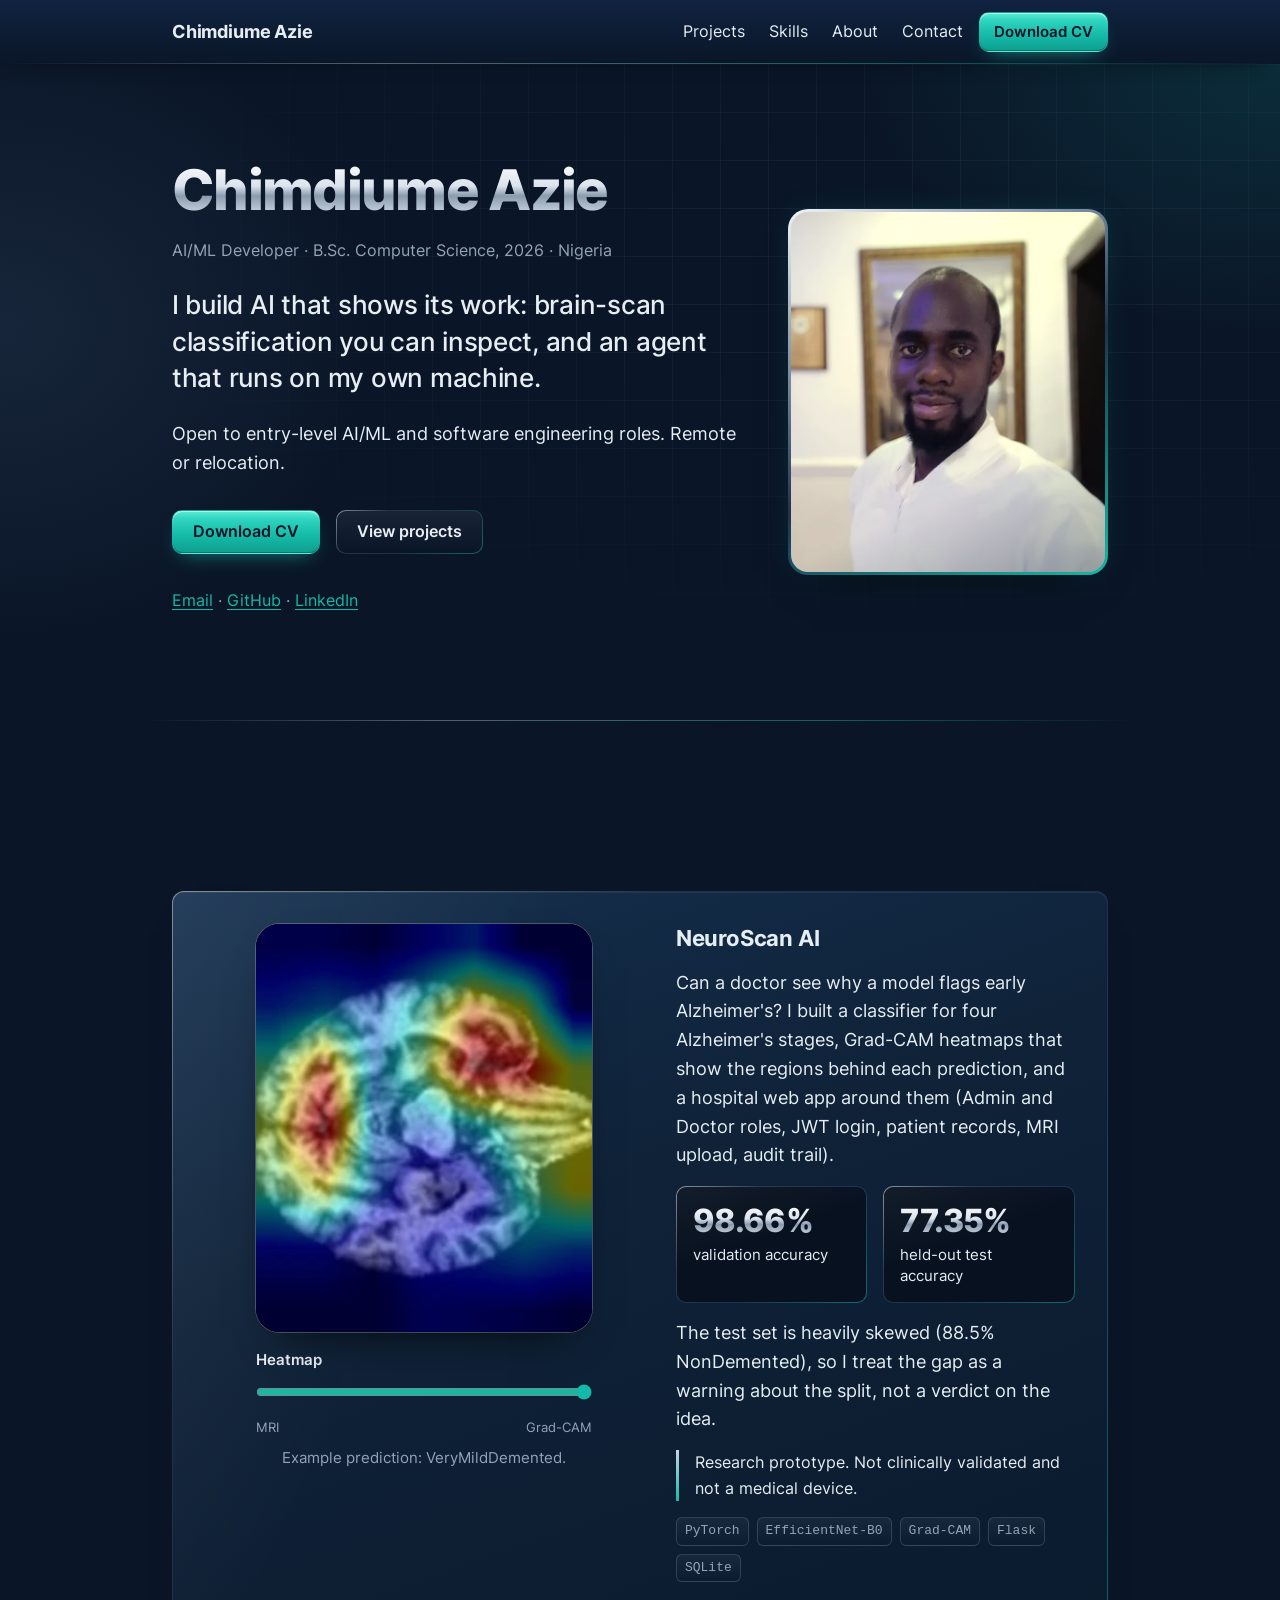
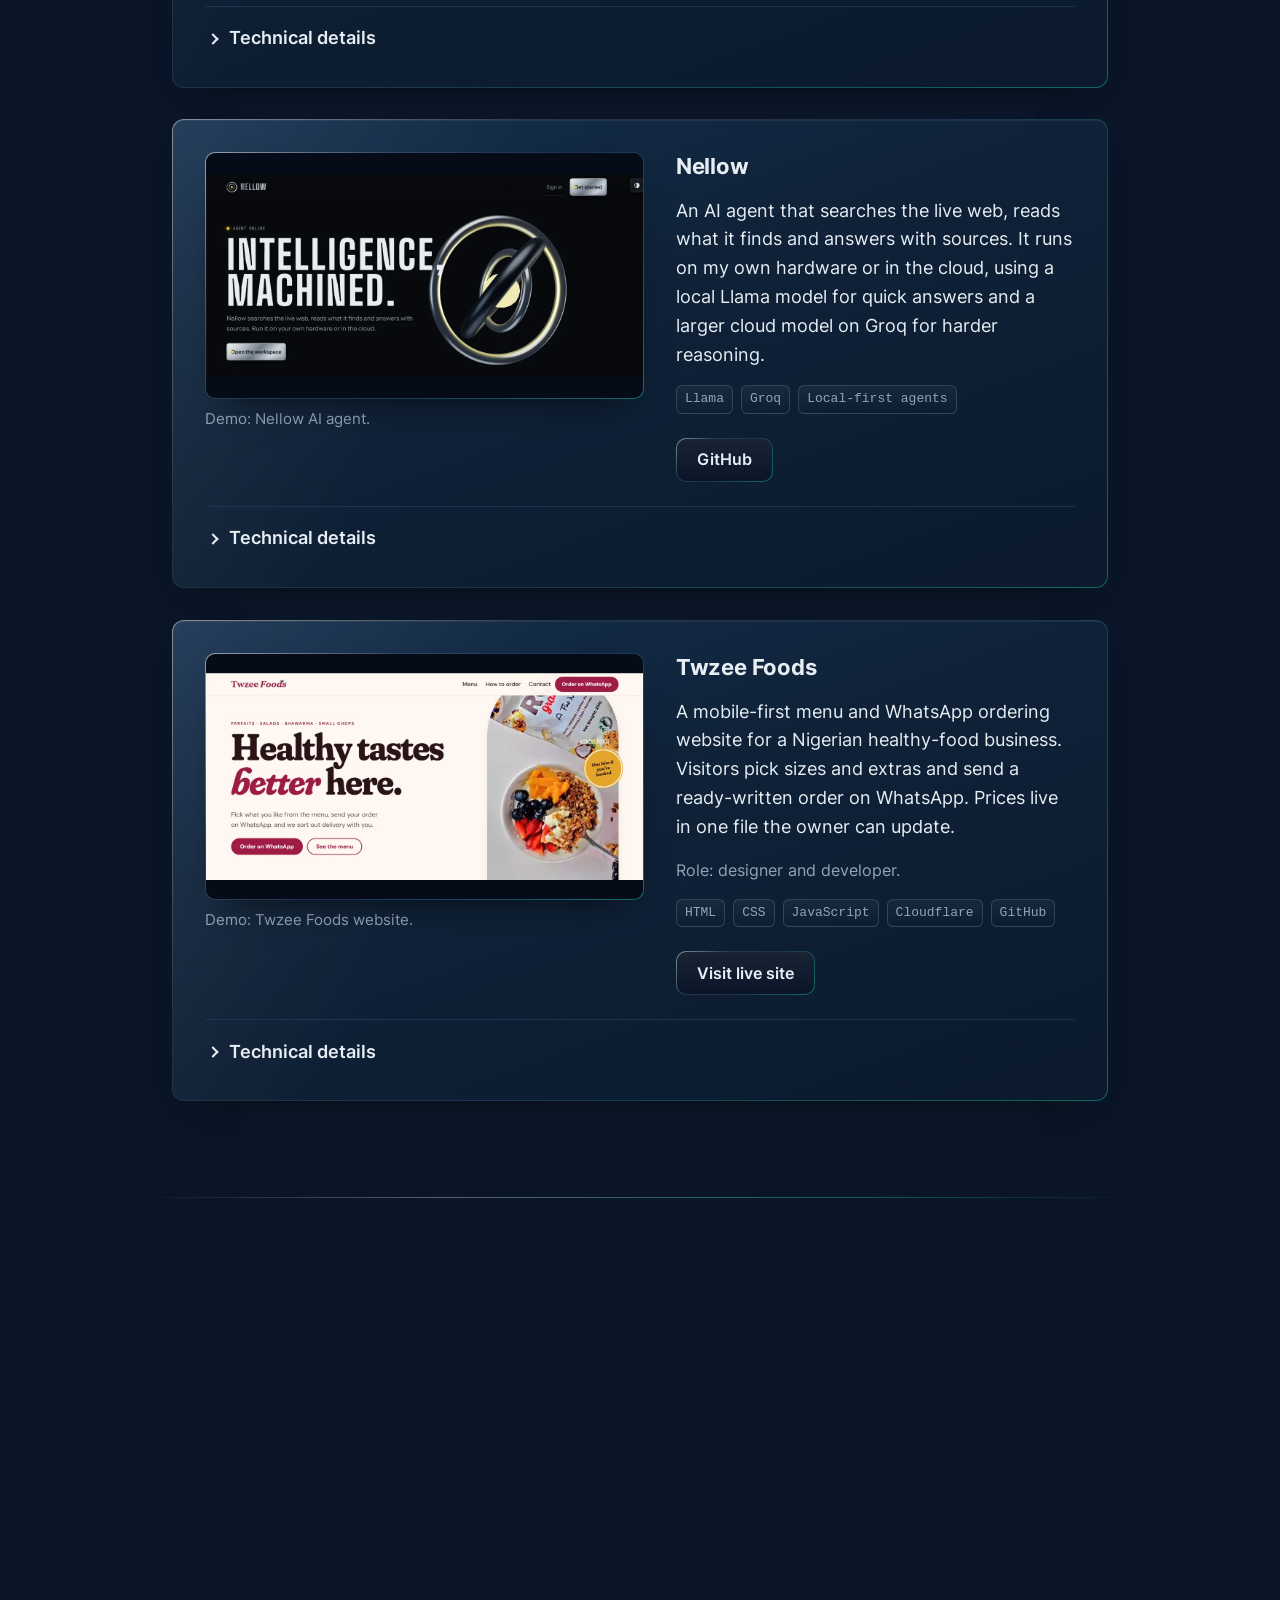
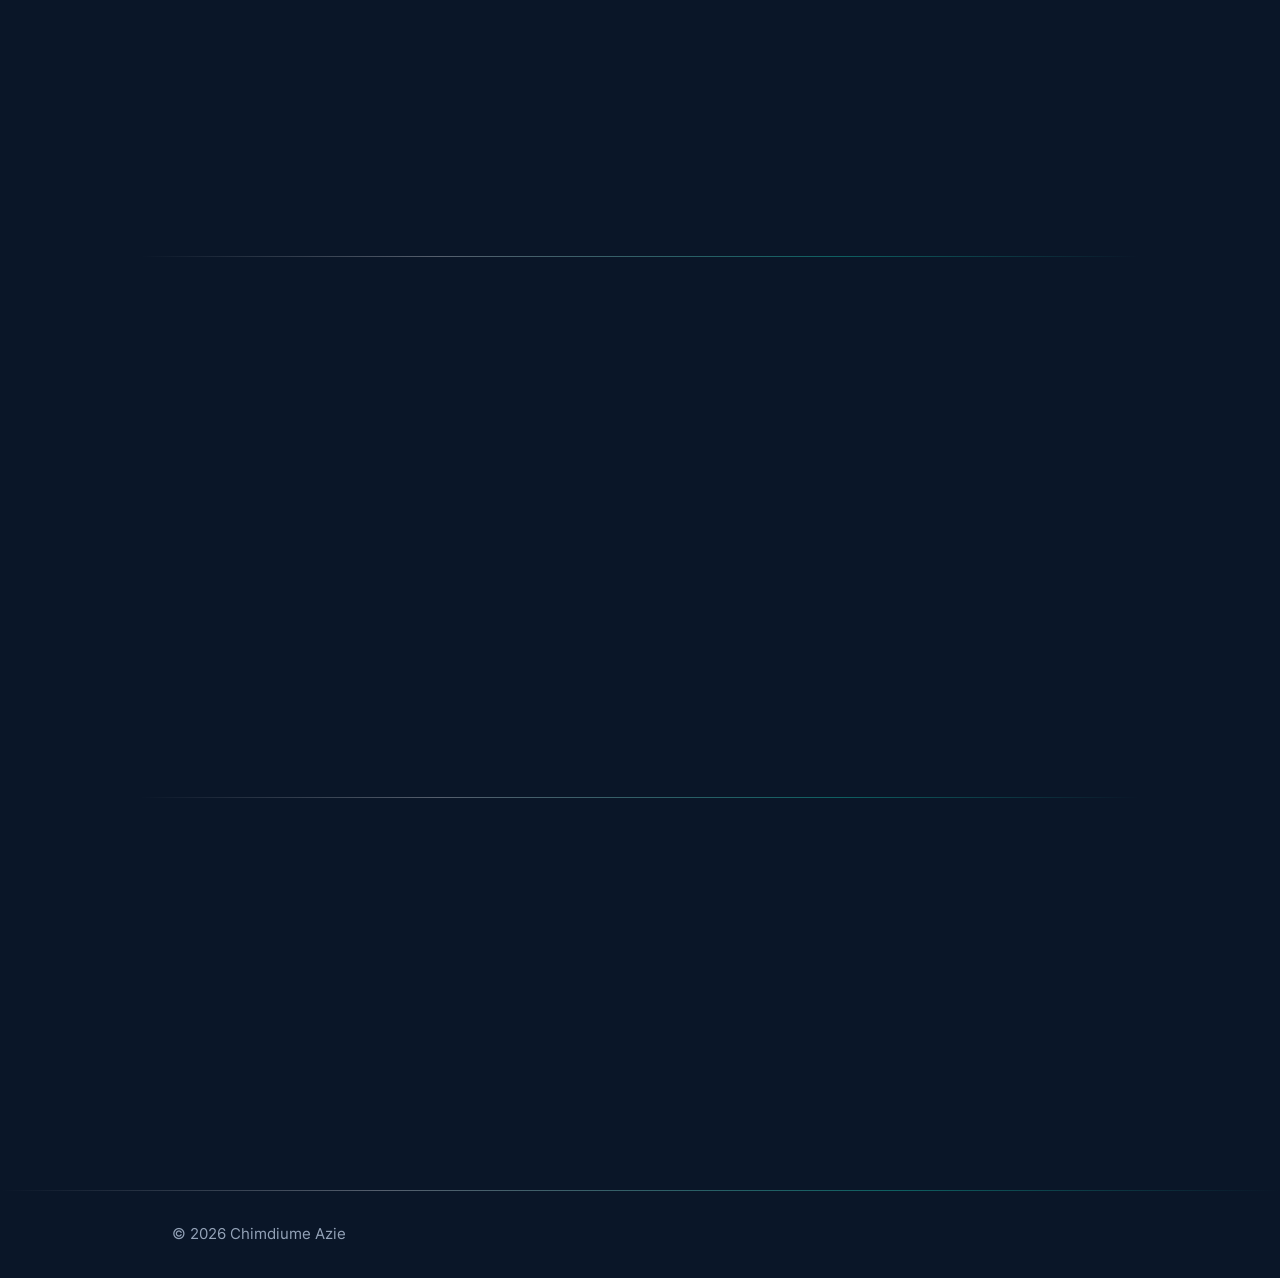
==== commit 25518639: "Email links open Gmail compose; Email button replaces address in contact mailto: does nothing on mac" ====
--- a/index.html
+++ b/index.html
@@ -60,7 +60,7 @@
         <a class="btn btn-secondary" href="#projects">View projects</a>
       </div>
       <p class="small-links">
-        <a href="mailto:chimdiazie2022@gmail.com">Email</a><span aria-hidden="true"> · </span><a href="https://github.com/Achimdi">GitHub</a><span aria-hidden="true"> · </span><a href="https://www.linkedin.com/in/chimdiume-azie-73a477448/">LinkedIn</a>
+        <a href="https://mail.google.com/mail/?view=cm&amp;fs=1&amp;to=chimdiazie2022@gmail.com" target="_blank" rel="noopener" aria-label="Email Chimdiume (opens Gmail in a new tab)">Email</a><span aria-hidden="true"> · </span><a href="https://github.com/Achimdi">GitHub</a><span aria-hidden="true"> · </span><a href="https://www.linkedin.com/in/chimdiume-azie-73a477448/">LinkedIn</a>
       </p>
       </div>
     </div>
@@ -272,9 +272,9 @@
     <div class="wrap">
       <h2 id="contact-title">Let's talk</h2>
       <p>Open to entry-level AI/ML and software engineering roles, remote or relocation.</p>
-      <p class="email"><a href="mailto:chimdiazie2022@gmail.com">chimdiazie2022@gmail.com</a></p>
       <div class="actions">
         <a class="btn btn-primary" href="CV.pdf" download="Chimdiume-Azie-CV.pdf">Download CV</a>
+        <a class="btn btn-secondary" href="https://mail.google.com/mail/?view=cm&amp;fs=1&amp;to=chimdiazie2022@gmail.com" target="_blank" rel="noopener" aria-label="Email (opens Gmail in a new tab)">Email</a>
         <a class="btn btn-secondary" href="https://github.com/Achimdi">GitHub</a>
         <a class="btn btn-secondary" href="https://www.linkedin.com/in/chimdiume-azie-73a477448/">LinkedIn</a>
       </div>
--- a/styles.css
+++ b/styles.css
@@ -385,8 +385,8 @@
 .edu { margin-top: var(--s3); display: grid; gap: 2px; }
 .edu dt { font-weight: 600; }
 
-#contact p:not(.email) { max-width: 60ch; }
-.email { margin: var(--s3) 0; font-size: clamp(1.125rem, 1rem + 1vw, 1.5rem); font-weight: 600; overflow-wrap: anywhere; }
+#contact p { max-width: 60ch; }
+#contact .actions { margin-top: var(--s3); }
 
 .footer { position: relative; padding: var(--s4) 0; color: var(--muted); font-size: 0.9375rem; }
 .footer::before { content: ""; position: absolute; top: 0; left: 0; right: 0; height: 1px; background: var(--hairline); }
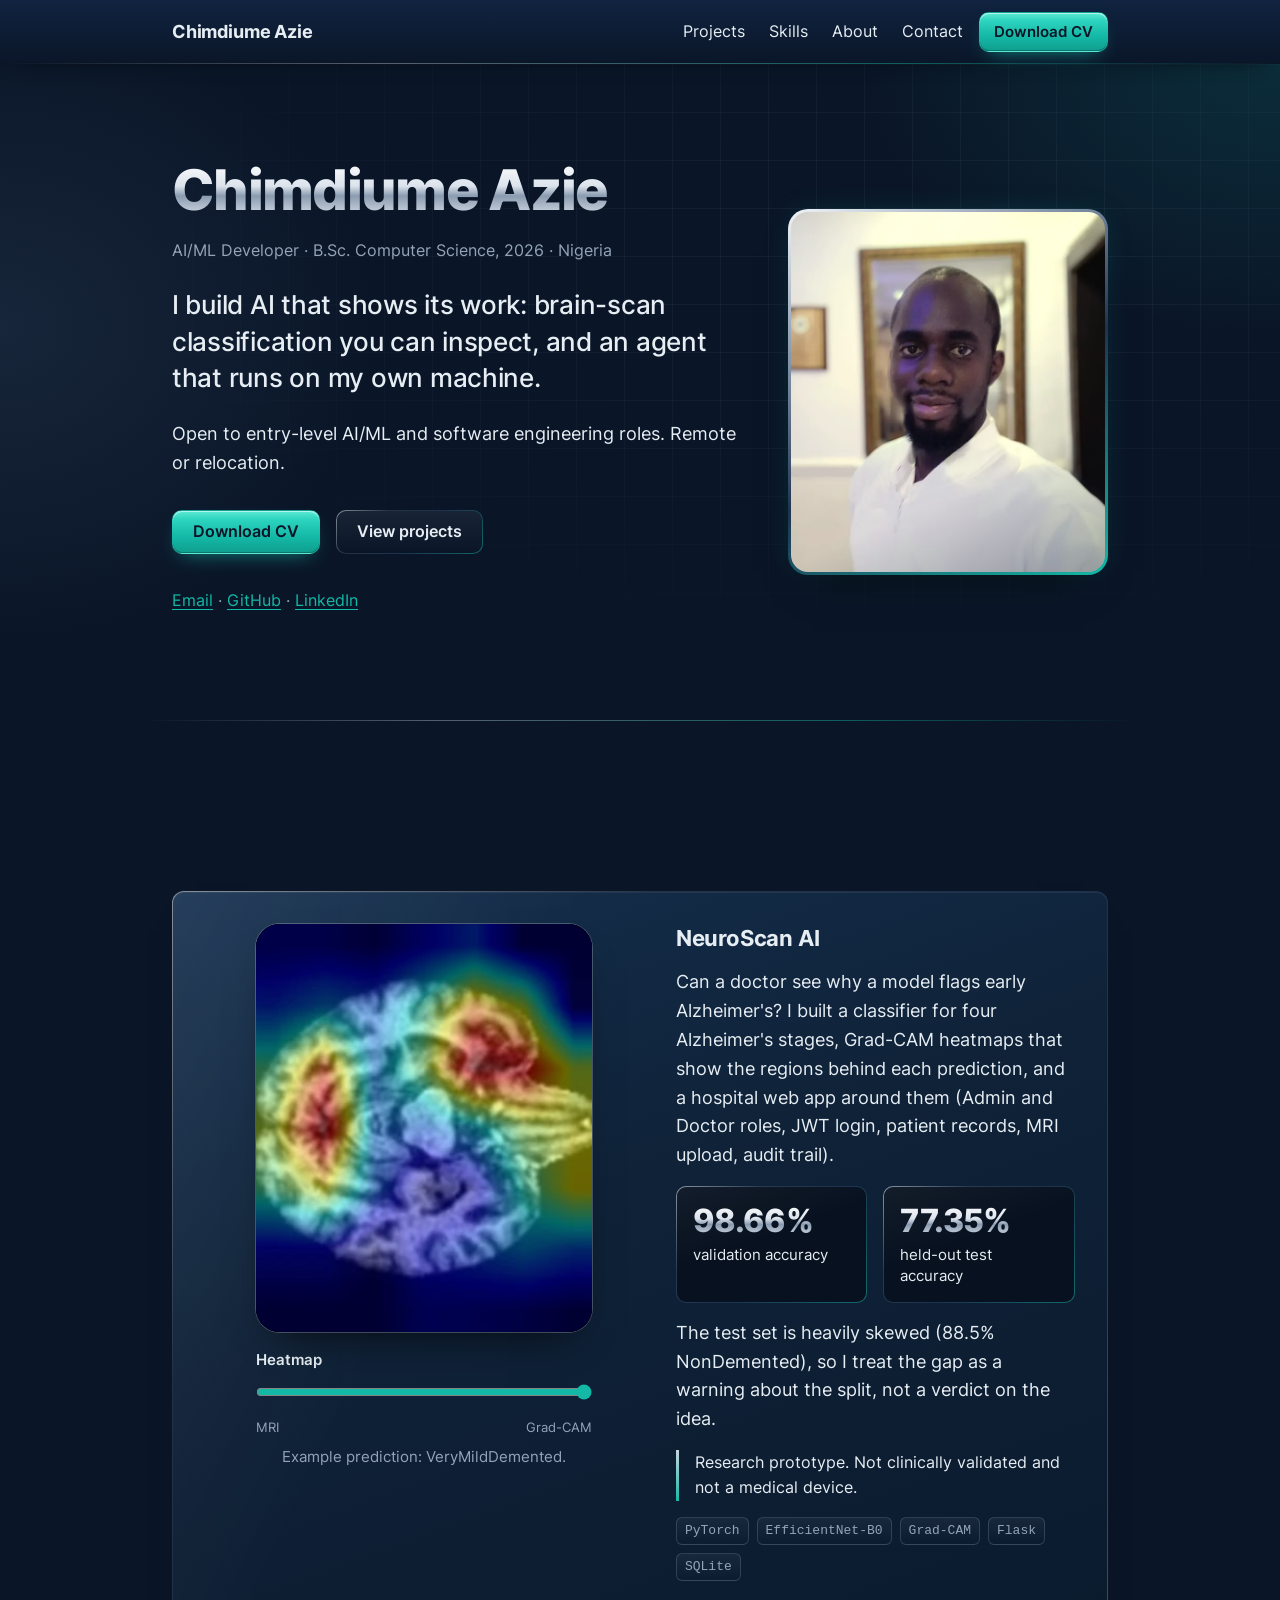
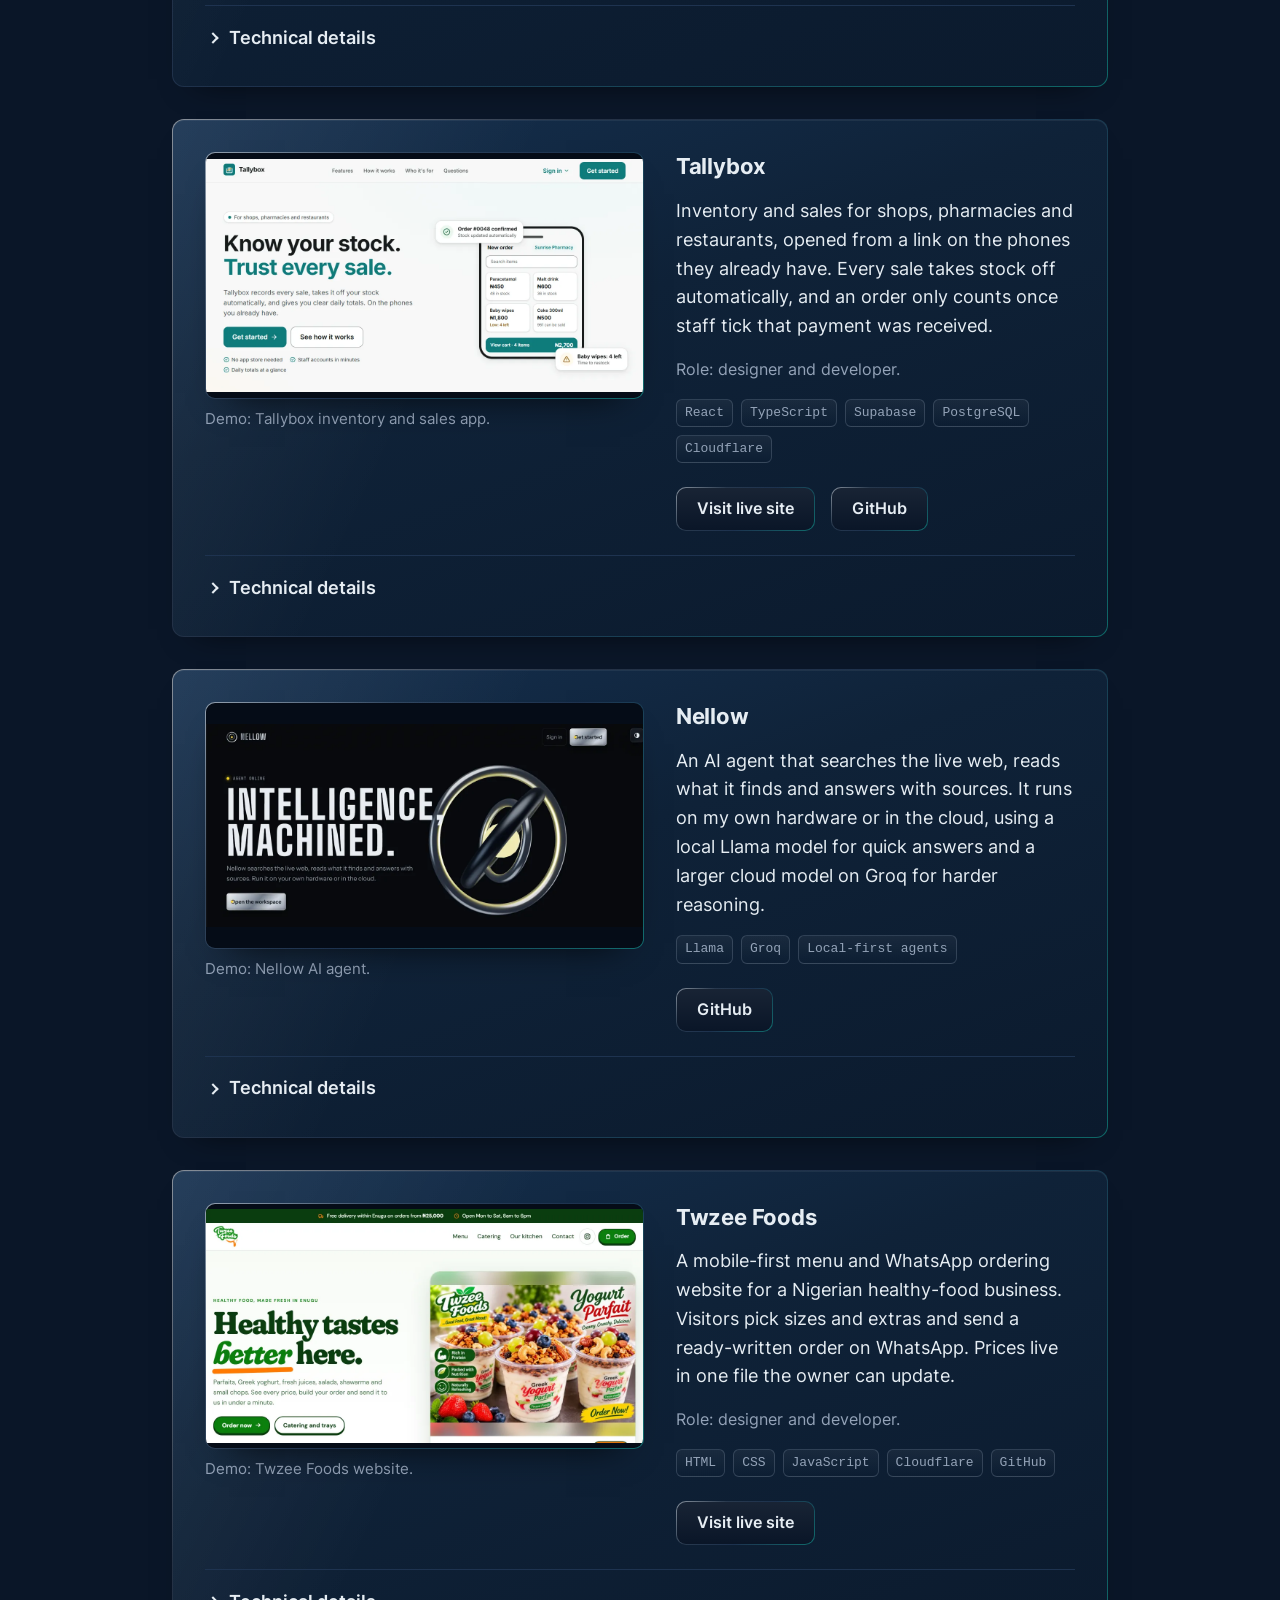
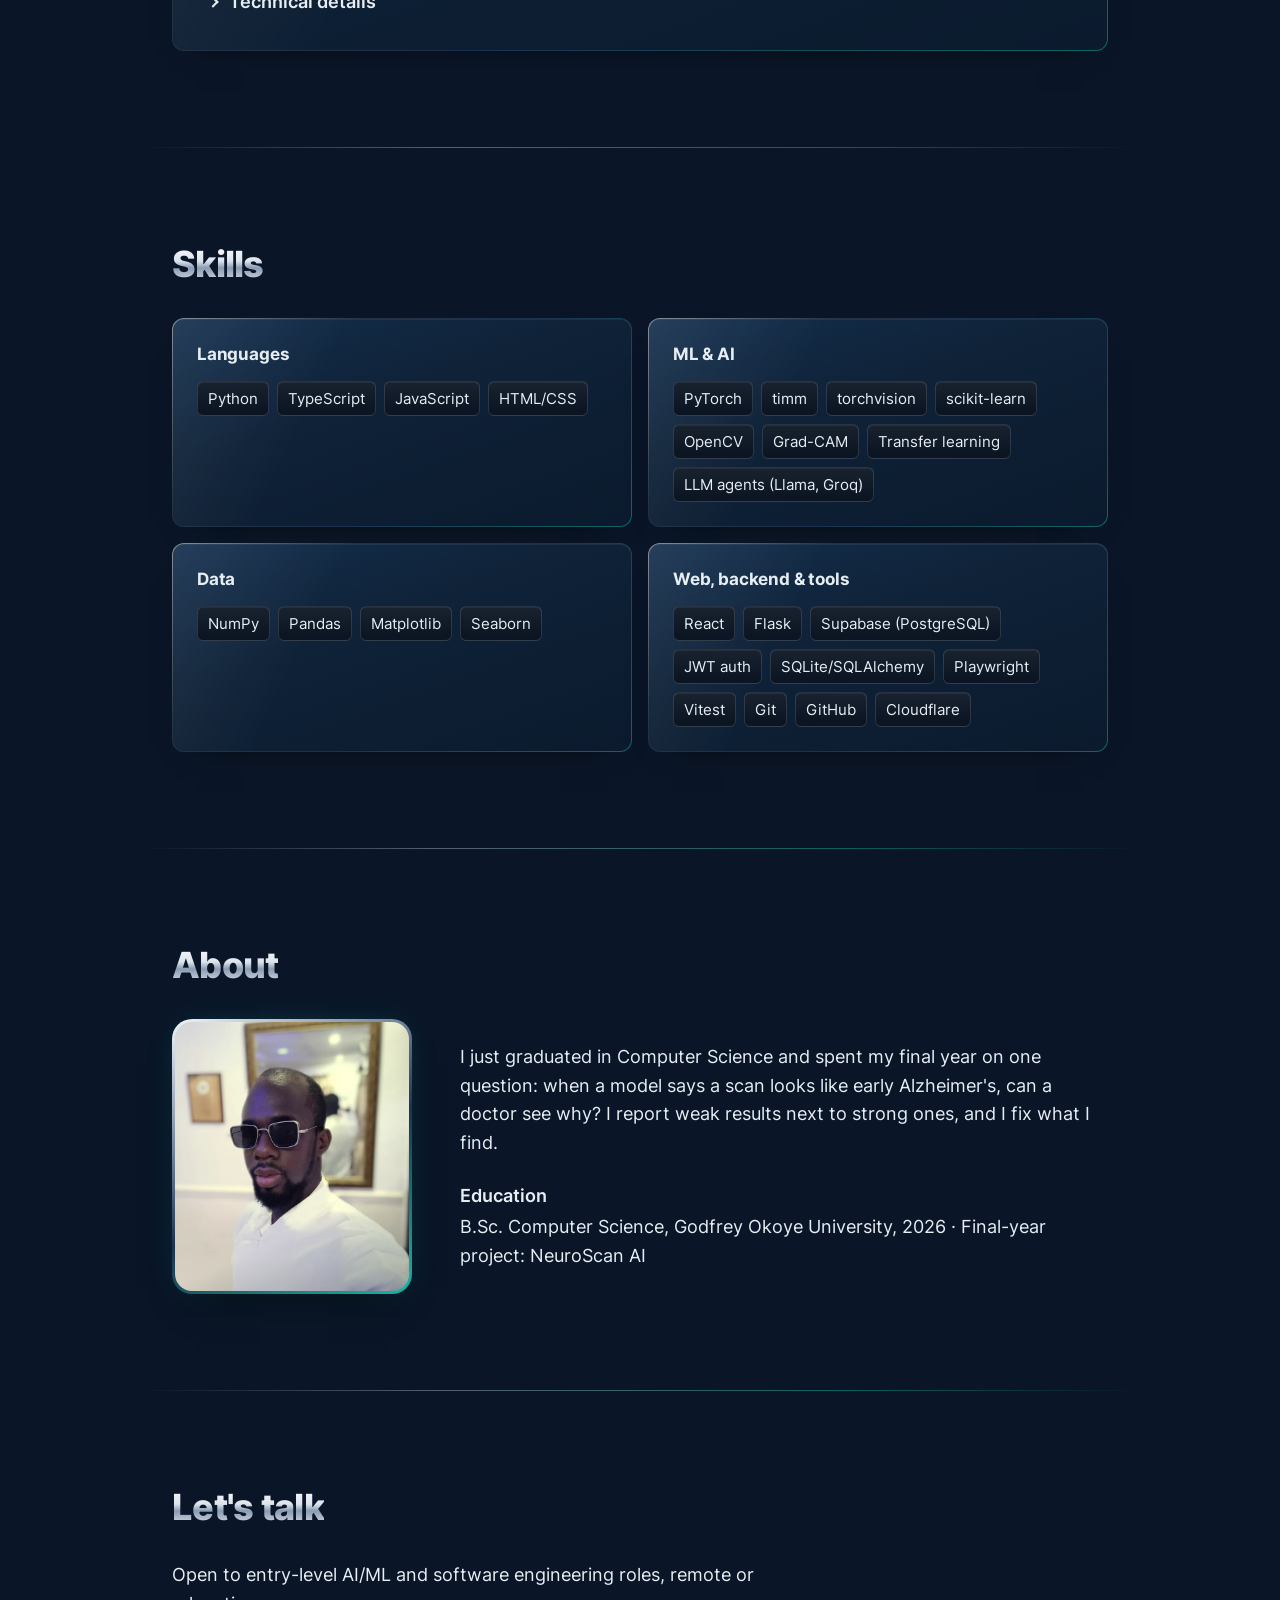
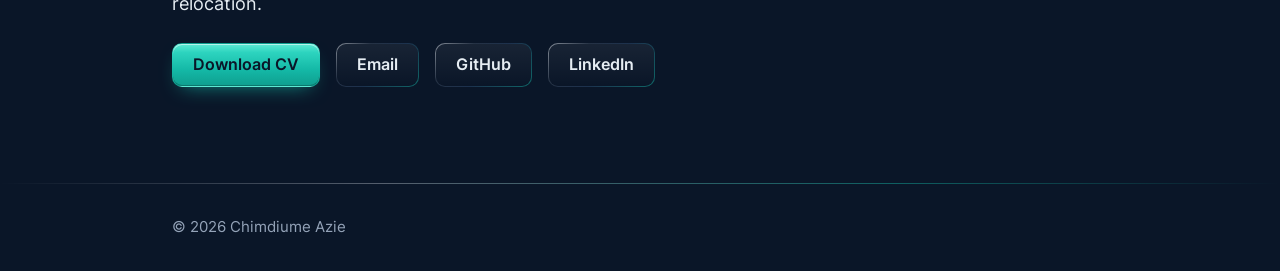
==== commit 394d47f0: "Add Tallybox project; new Twzee demo video - Tallybox: inventory and sales web app (React, TypeScrip" ====
--- a/index.html
+++ b/index.html
@@ -4,7 +4,7 @@
 <meta charset="utf-8">
 <meta name="viewport" content="width=device-width, initial-scale=1">
 <title>Chimdiume Azie · AI/ML developer</title>
-<meta name="description" content="Chimdiume Azie, AI/ML developer (B.Sc. Computer Science 2026, Nigeria). Nellow, a web-search AI agent that cites its sources; NeuroScan AI, explainable Alzheimer's MRI classification; and Twzee Foods. Open to entry-level AI/ML and software roles.">
+<meta name="description" content="Chimdiume Azie, AI/ML developer (B.Sc. Computer Science 2026, Nigeria). Nellow, a web-search AI agent that cites its sources; NeuroScan AI, explainable Alzheimer's MRI classification; Tallybox, stock and sales for small businesses; and Twzee Foods. Open to entry-level AI/ML and software roles.">
 <link rel="canonical" href="https://achimdi.github.io/portfolio/">
 <meta name="theme-color" content="#0A1628">
 <meta property="og:type" content="website">
@@ -141,6 +141,53 @@
         </details>
       </article>
 
+      <article class="project" aria-labelledby="tallybox-title">
+        <div class="project-grid">
+          <figure class="media">
+            <div class="frame">
+              <video controls playsinline preload="metadata" poster="assets/img/tallybox-poster.webp" width="1916" height="896" data-fallback="assets/img/tallybox-home.webp" data-fallback-alt="Tallybox home page: the headline Know your stock. Trust every sale., beside a phone showing a new order at Sunrise Pharmacy.">
+                <source src="assets/videos/tallybox.mp4" type="video/mp4">
+                Your browser can't play this video. <a href="assets/videos/tallybox.mp4">Download the Tallybox demo (MP4)</a>.
+              </video>
+            </div>
+            <figcaption>Demo: Tallybox inventory and sales app.</figcaption>
+          </figure>
+
+          <div class="project-body">
+            <h3 id="tallybox-title">Tallybox</h3>
+            <p>Inventory and sales for shops, pharmacies and restaurants, opened from a link on the phones they already have. Every sale takes stock off automatically, and an order only counts once staff tick that payment was received.</p>
+            <p class="meta">Role: designer and developer.</p>
+            <ul class="tags" aria-label="Technologies">
+              <li>React</li><li>TypeScript</li><li>Supabase</li><li>PostgreSQL</li><li>Cloudflare</li>
+            </ul>
+            <div class="actions">
+              <a class="btn btn-secondary" href="https://tallybox.pages.dev/">Visit live site<span class="sr-only">: Tallybox</span></a>
+              <a class="btn btn-secondary" href="https://github.com/Achimdi/tallybox">GitHub<span class="sr-only"> repository for Tallybox</span></a>
+            </div>
+          </div>
+        </div>
+
+        <details class="tech">
+          <summary>Technical details</summary>
+          <div class="tech-body">
+            <dl class="facts">
+              <div><dt>Stack</dt><dd>React and TypeScript (Vite, Tailwind CSS, TanStack Query, Zod), with Supabase for Postgres, sign-in and Edge Functions (Deno). Hosted on Cloudflare Pages as an installable web app.</dd></div>
+              <div><dt>Roles</dt><dd>Staff take orders; owners also see totals, cost prices, reports and settings. A developer area issues single-use activation codes and manages each business's access period.</dd></div>
+              <div><dt>Data rules</dt><dd>Each business sees only its own data, enforced by Row Level Security. The browser never writes to tables: every change goes through a database function or Edge Function that checks who is asking.</dd></div>
+              <div><dt>Features</dt><dd>Hold an order while a transfer arrives, shared supplies such as packaging that several items draw on, reports for any date range with CSV export, and receipts as an image or PDF.</dd></div>
+              <div><dt>Security</dt><dd>Cloudflare Turnstile on sign-in and registration, checked on the server, a Content Security Policy, and personal data removed from logs.</dd></div>
+              <div><dt>Testing</dt><dd>Unit and component tests (Vitest), database tests (pgTAP), Edge Function tests (Deno) and Playwright end-to-end tests on Android, Chrome, Firefox and iPhone, with automated accessibility checks. CI runs them on every push to main; a weekly job takes an encrypted production backup.</dd></div>
+            </dl>
+            <div class="shots">
+              <figure class="wide">
+                <a href="assets/img/tallybox-home.webp"><img src="assets/img/tallybox-home.webp" width="1200" height="640" loading="lazy" alt="Tallybox home page: the headline Know your stock. Trust every sale., beside a phone showing a new order at Sunrise Pharmacy."></a>
+                <figcaption>Home page.</figcaption>
+              </figure>
+            </div>
+          </div>
+        </details>
+      </article>
+
       <article class="project" aria-labelledby="nellow-title">
         <div class="project-grid">
           <figure class="media">
@@ -186,7 +233,7 @@
         <div class="project-grid">
           <figure class="media">
             <div class="frame">
-              <video controls playsinline preload="metadata" poster="assets/img/twzee-poster.webp" width="1912" height="914" data-fallback="assets/img/twzee-home.webp" data-fallback-alt="Twzee Foods home page: the headline Healthy tastes better here, with menu and WhatsApp order buttons.">
+              <video controls playsinline preload="metadata" poster="assets/img/twzee-poster.webp" width="1914" height="894" data-fallback="assets/img/twzee-home.webp" data-fallback-alt="Twzee Foods home page: the headline Healthy tastes better here, with Order now and Catering and trays buttons beside a yoghurt parfait photo.">
                 <source src="assets/videos/twzee.mp4" type="video/mp4">
                 Your browser can't play this video. <a href="assets/videos/twzee.mp4">Download the Twzee Foods demo (MP4)</a>.
               </video>
@@ -216,7 +263,7 @@
             </ul>
             <div class="shots">
               <figure class="wide">
-                <a href="assets/img/twzee-home.webp"><img src="assets/img/twzee-home.webp" width="1200" height="567" loading="lazy" alt="Twzee Foods home page: the headline Healthy tastes better here, with menu and WhatsApp order buttons."></a>
+                <a href="assets/img/twzee-home.webp"><img src="assets/img/twzee-home.webp" width="1200" height="640" loading="lazy" alt="Twzee Foods home page: the headline Healthy tastes better here, with Order now and Catering and trays buttons beside a yoghurt parfait photo."></a>
                 <figcaption>Home page.</figcaption>
               </figure>
             </div>
@@ -232,7 +279,7 @@
       <div class="skills">
         <div class="skill-group">
           <h3>Languages</h3>
-          <ul><li>Python</li><li>JavaScript</li><li>HTML/CSS</li></ul>
+          <ul><li>Python</li><li>TypeScript</li><li>JavaScript</li><li>HTML/CSS</li></ul>
         </div>
         <div class="skill-group">
           <h3>ML &amp; AI</h3>
@@ -243,8 +290,8 @@
           <ul><li>NumPy</li><li>Pandas</li><li>Matplotlib</li><li>Seaborn</li></ul>
         </div>
         <div class="skill-group">
-          <h3>Backend &amp; tools</h3>
-          <ul><li>Flask</li><li>JWT auth</li><li>SQLite/SQLAlchemy</li><li>Git</li><li>GitHub</li><li>Cloudflare</li></ul>
+          <h3>Web, backend &amp; tools</h3>
+          <ul><li>React</li><li>Flask</li><li>Supabase (PostgreSQL)</li><li>JWT auth</li><li>SQLite/SQLAlchemy</li><li>Playwright</li><li>Vitest</li><li>Git</li><li>GitHub</li><li>Cloudflare</li></ul>
         </div>
       </div>
     </div>
--- a/styles.css
+++ b/styles.css
@@ -391,11 +391,11 @@
 .footer { position: relative; padding: var(--s4) 0; color: var(--muted); font-size: 0.9375rem; }
 .footer::before { content: ""; position: absolute; top: 0; left: 0; right: 0; height: 1px; background: var(--hairline); }
 
-/* ---------- Performance: skip layout and paint of off-screen blocks until they come near ---------- */
-.project, #skills .wrap, #about .wrap, #contact .wrap { content-visibility: auto; contain-intrinsic-size: auto 720px; }
-
 /* ---------- Motion (all of it is skipped when reduced motion is requested) ---------- */
 @media (prefers-reduced-motion: no-preference) {
+  /* nav links and buttons glide to their section instead of jumping */
+  html { scroll-behavior: smooth; }
+
   /* hero rises in on load */
   @keyframes rise { from { opacity: 0; transform: translateY(16px); } to { opacity: 1; transform: none; } }
   @keyframes portrait-in { from { opacity: 0; transform: translateY(12px) scale(.96); } to { opacity: 1; transform: none; } }
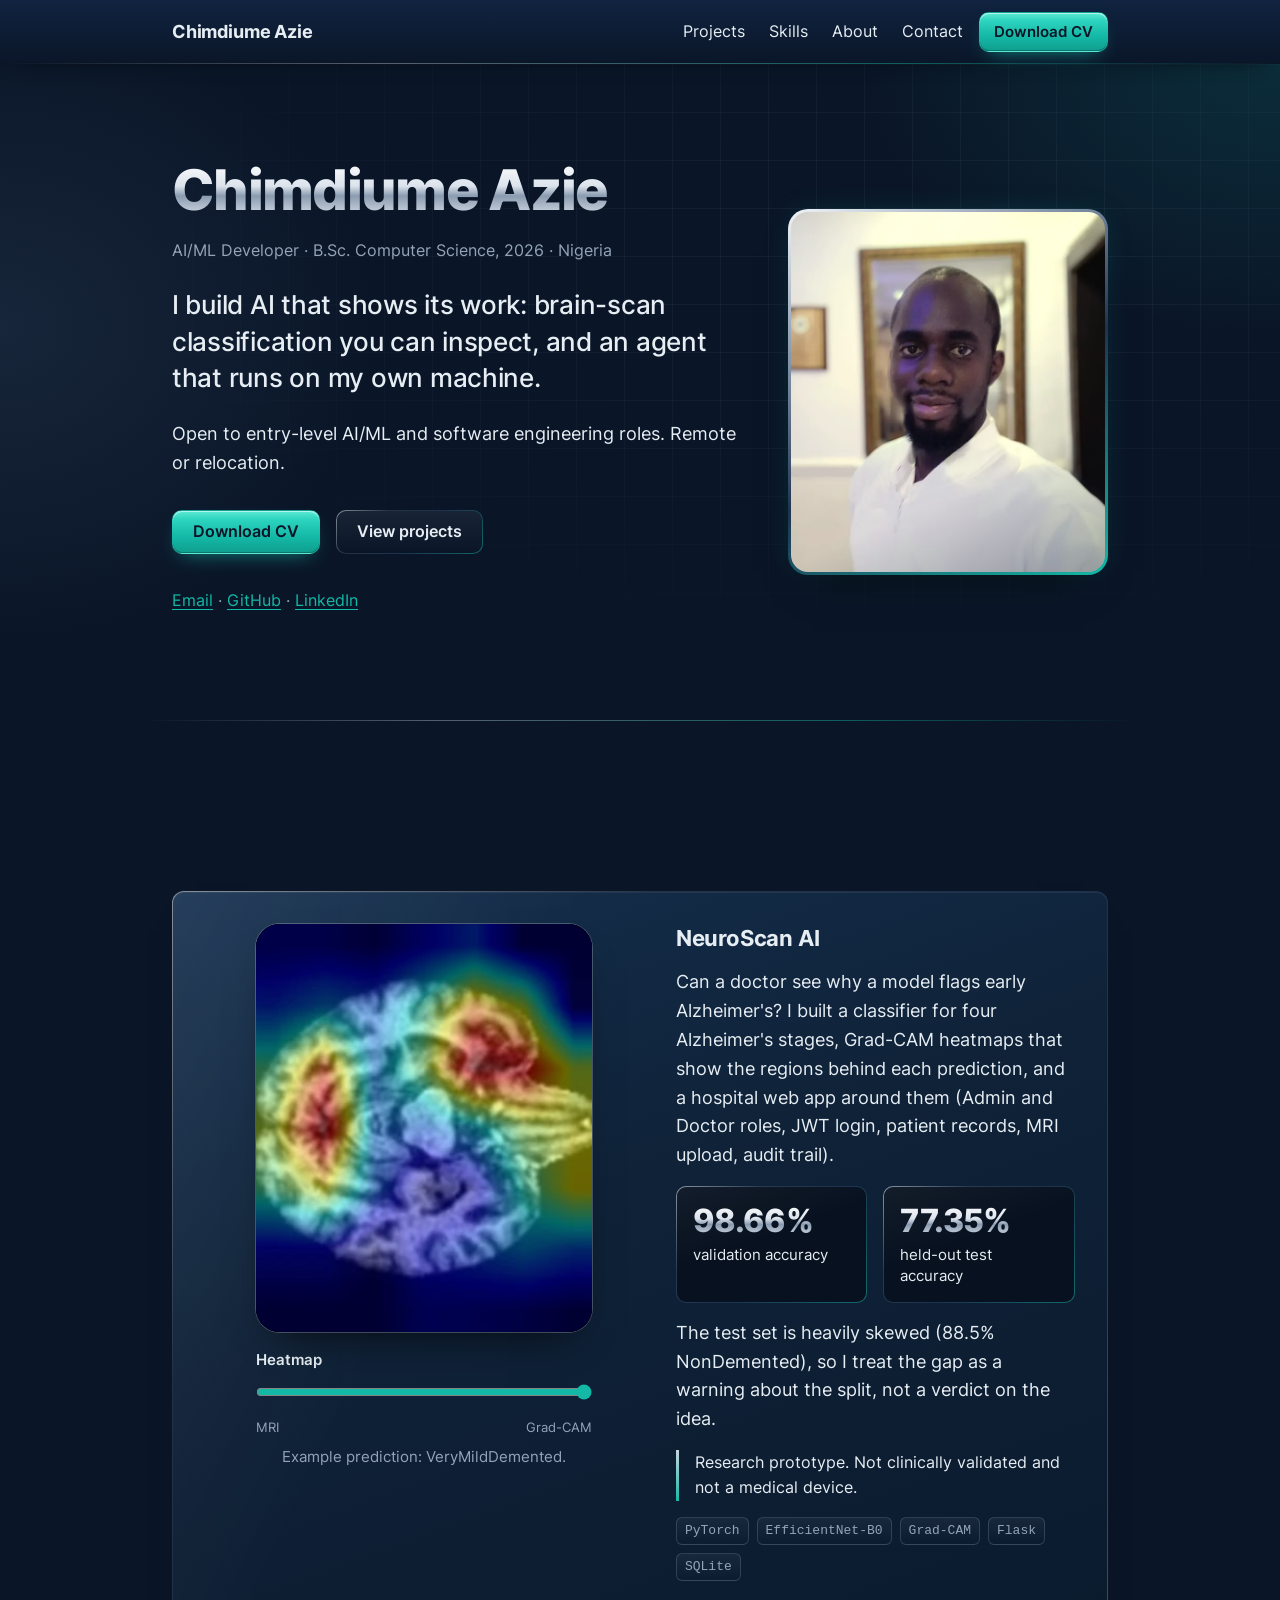
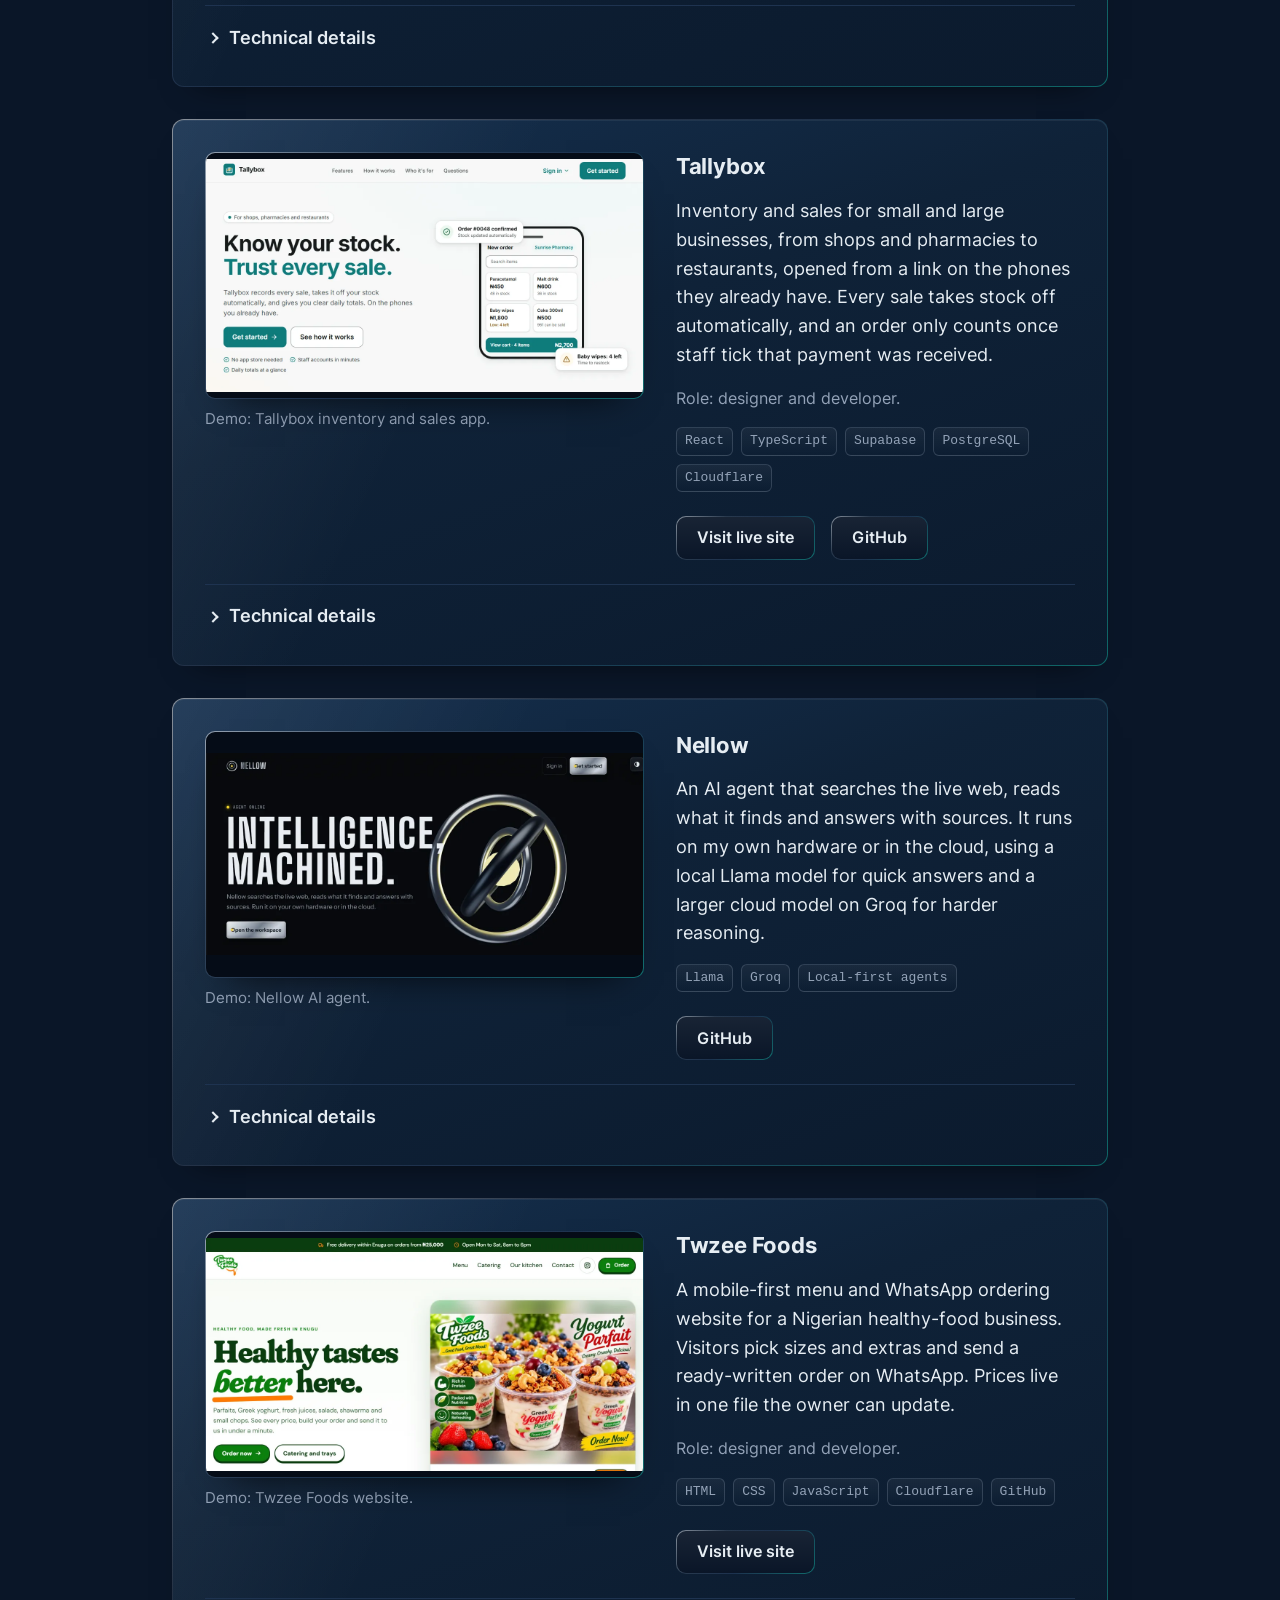
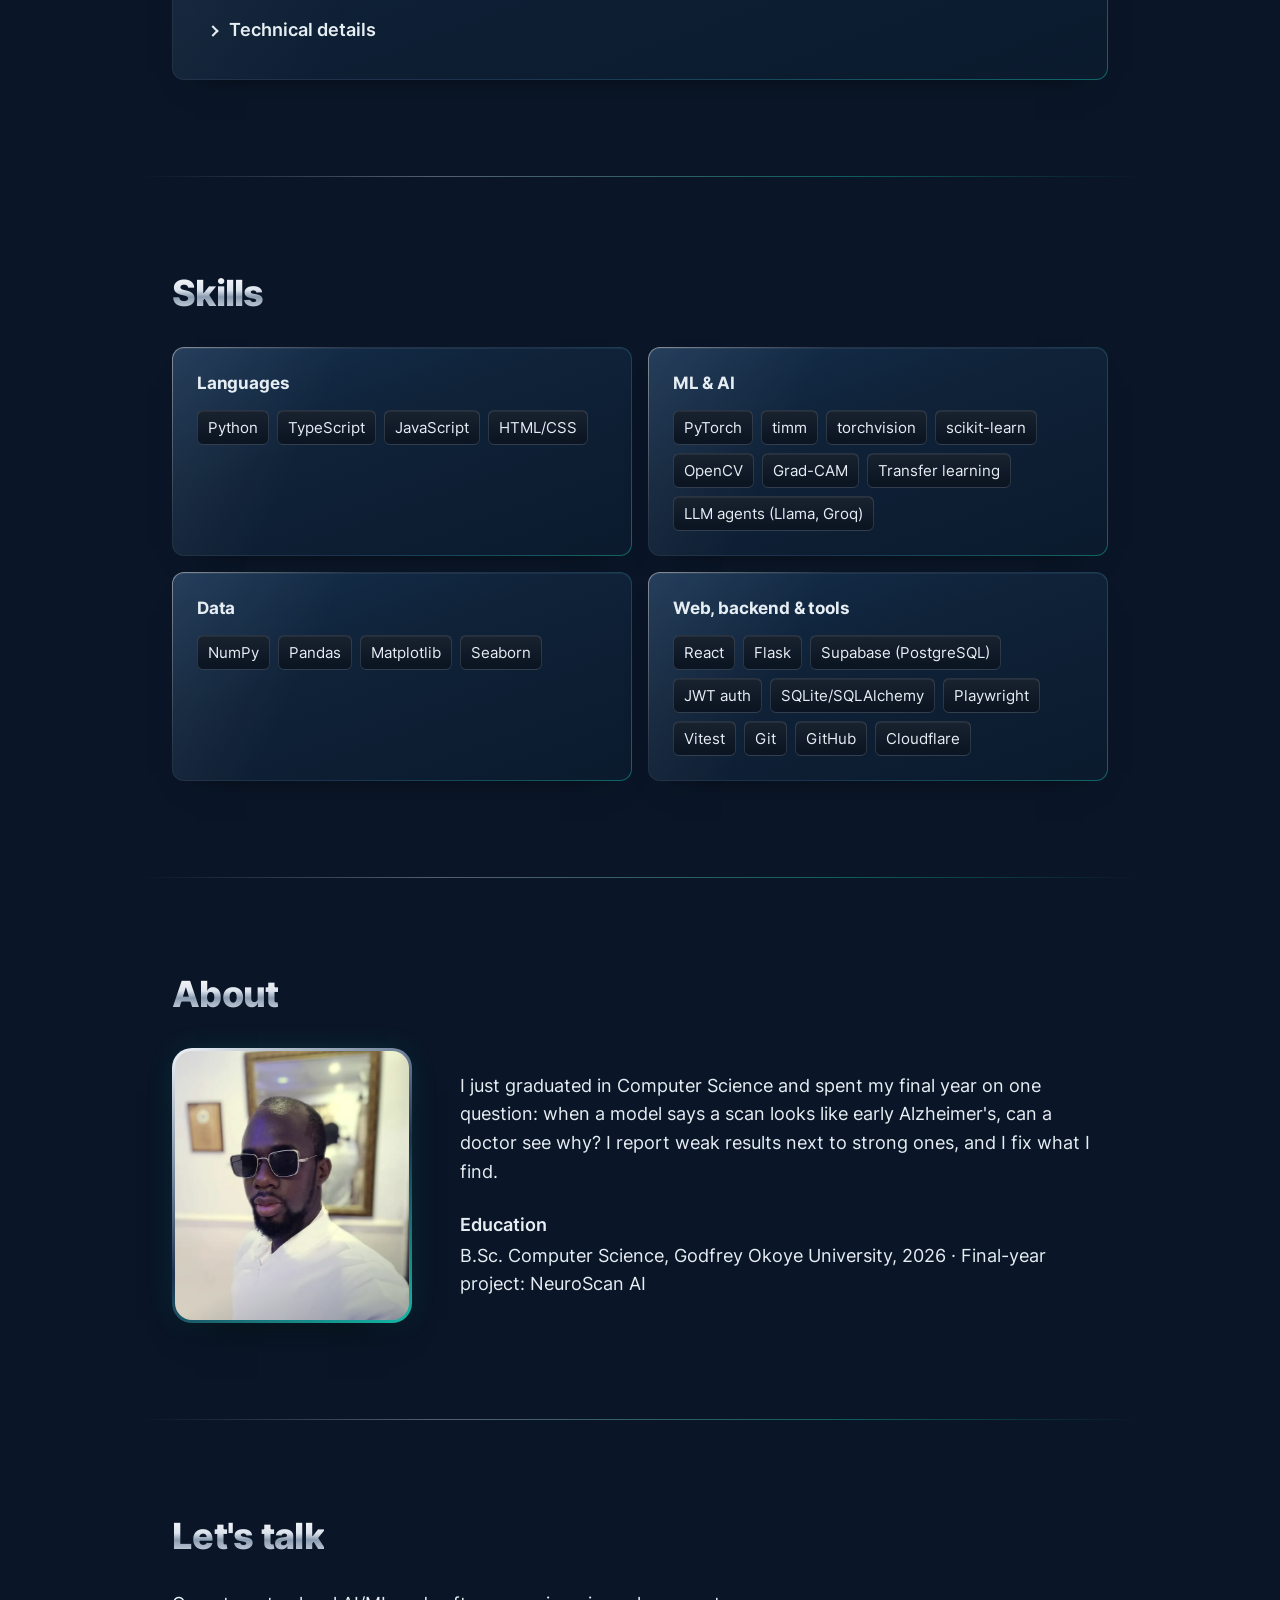
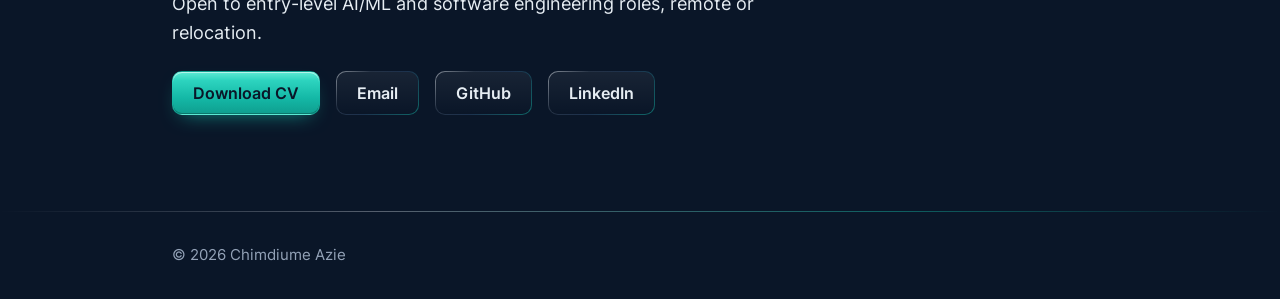
==== commit 1c988acc: "Tallybox: small and large businesses; blur names in the demo video Re-encoded from the original reco" ====
--- a/index.html
+++ b/index.html
@@ -4,7 +4,7 @@
 <meta charset="utf-8">
 <meta name="viewport" content="width=device-width, initial-scale=1">
 <title>Chimdiume Azie · AI/ML developer</title>
-<meta name="description" content="Chimdiume Azie, AI/ML developer (B.Sc. Computer Science 2026, Nigeria). Nellow, a web-search AI agent that cites its sources; NeuroScan AI, explainable Alzheimer's MRI classification; Tallybox, stock and sales for small businesses; and Twzee Foods. Open to entry-level AI/ML and software roles.">
+<meta name="description" content="Chimdiume Azie, AI/ML developer (B.Sc. Computer Science 2026, Nigeria). Nellow, a web-search AI agent that cites its sources; NeuroScan AI, explainable Alzheimer's MRI classification; Tallybox, stock and sales for small and large businesses; and Twzee Foods. Open to entry-level AI/ML and software roles.">
 <link rel="canonical" href="https://achimdi.github.io/portfolio/">
 <meta name="theme-color" content="#0A1628">
 <meta property="og:type" content="website">
@@ -155,7 +155,7 @@
 
           <div class="project-body">
             <h3 id="tallybox-title">Tallybox</h3>
-            <p>Inventory and sales for shops, pharmacies and restaurants, opened from a link on the phones they already have. Every sale takes stock off automatically, and an order only counts once staff tick that payment was received.</p>
+            <p>Inventory and sales for small and large businesses, from shops and pharmacies to restaurants, opened from a link on the phones they already have. Every sale takes stock off automatically, and an order only counts once staff tick that payment was received.</p>
             <p class="meta">Role: designer and developer.</p>
             <ul class="tags" aria-label="Technologies">
               <li>React</li><li>TypeScript</li><li>Supabase</li><li>PostgreSQL</li><li>Cloudflare</li>
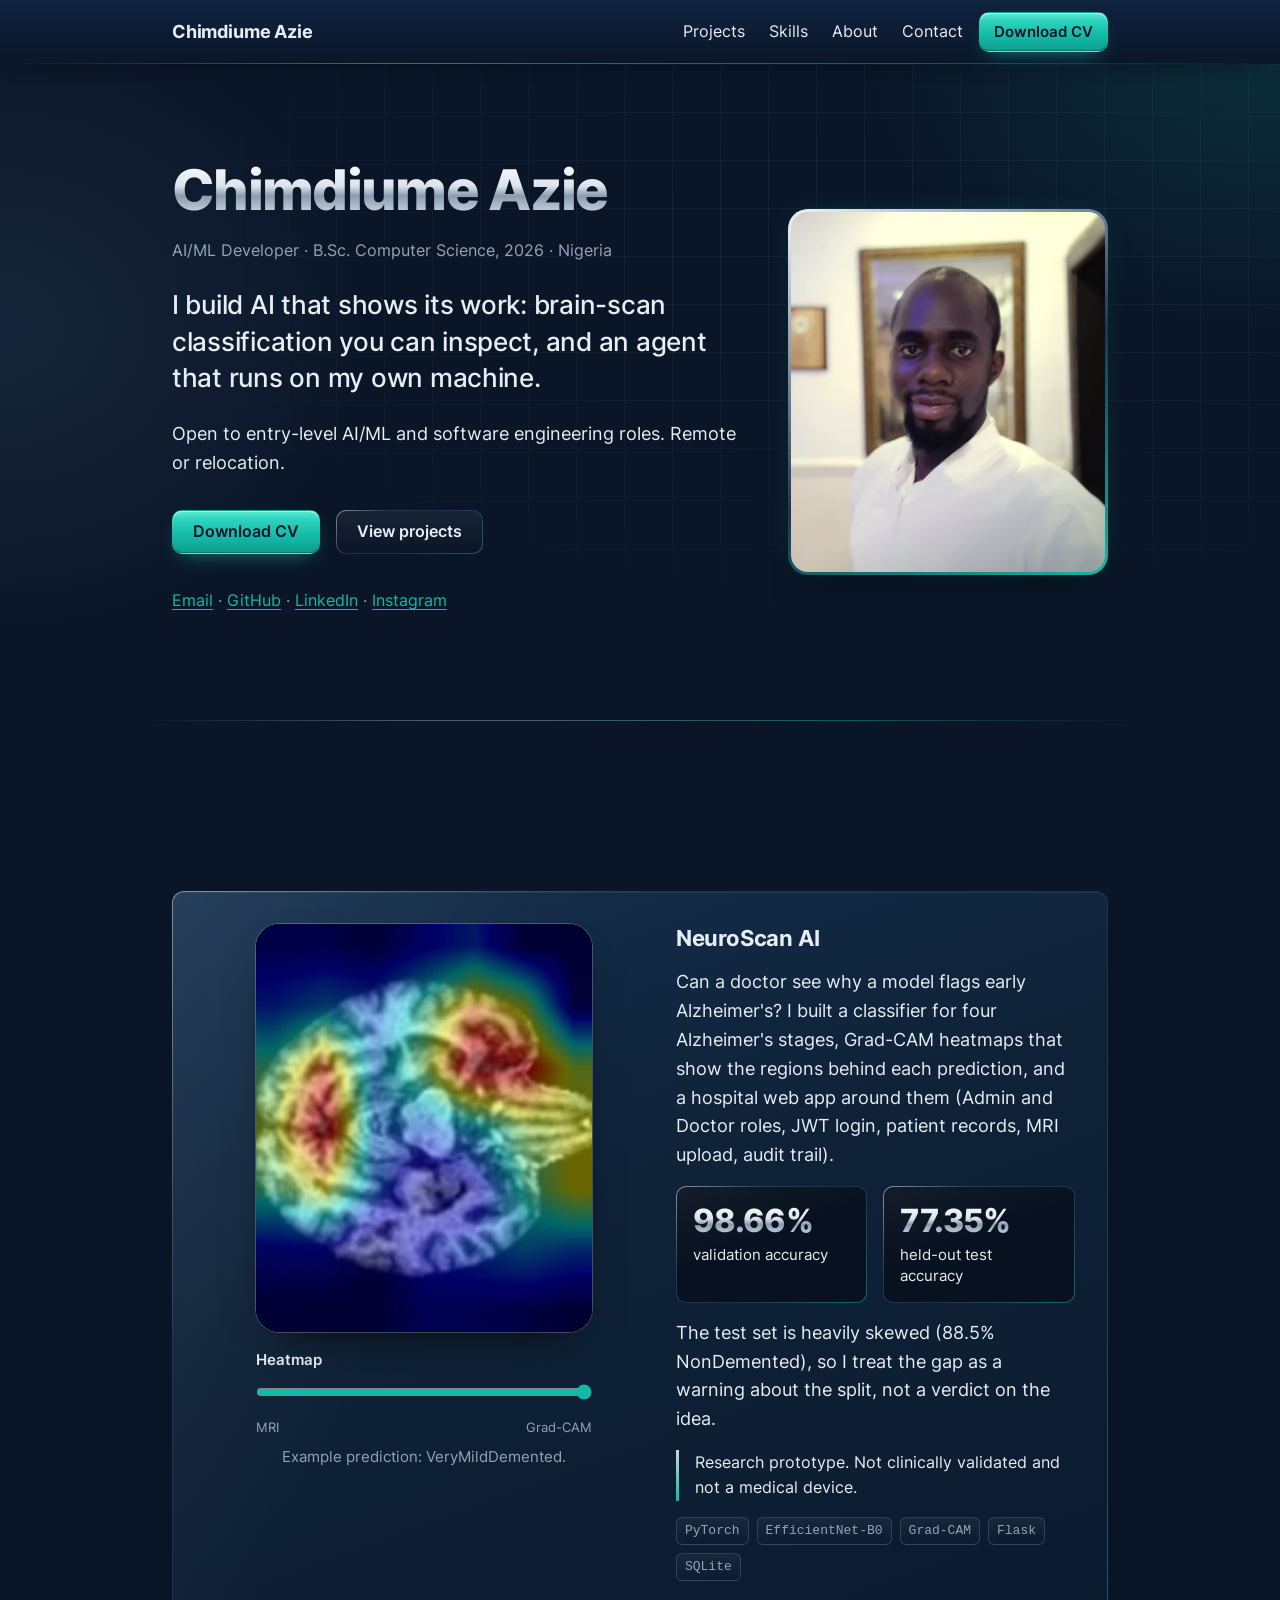
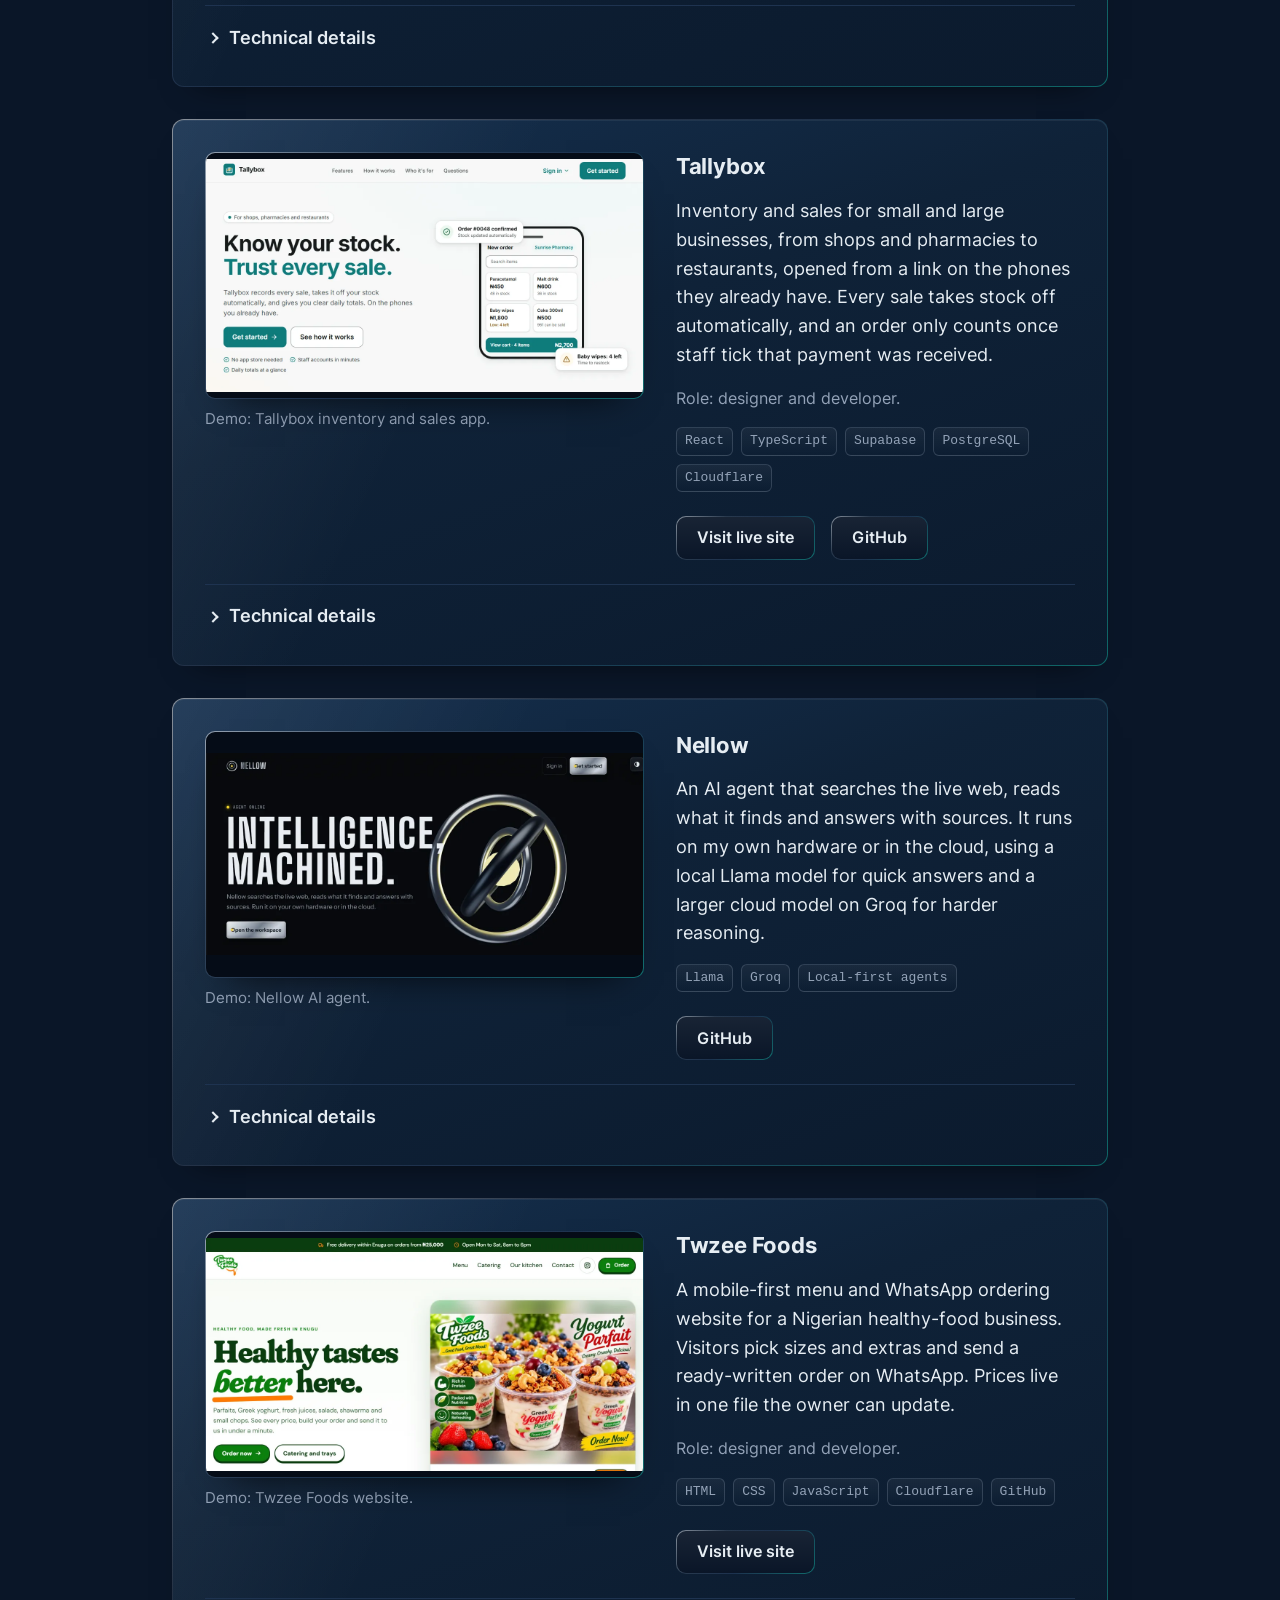
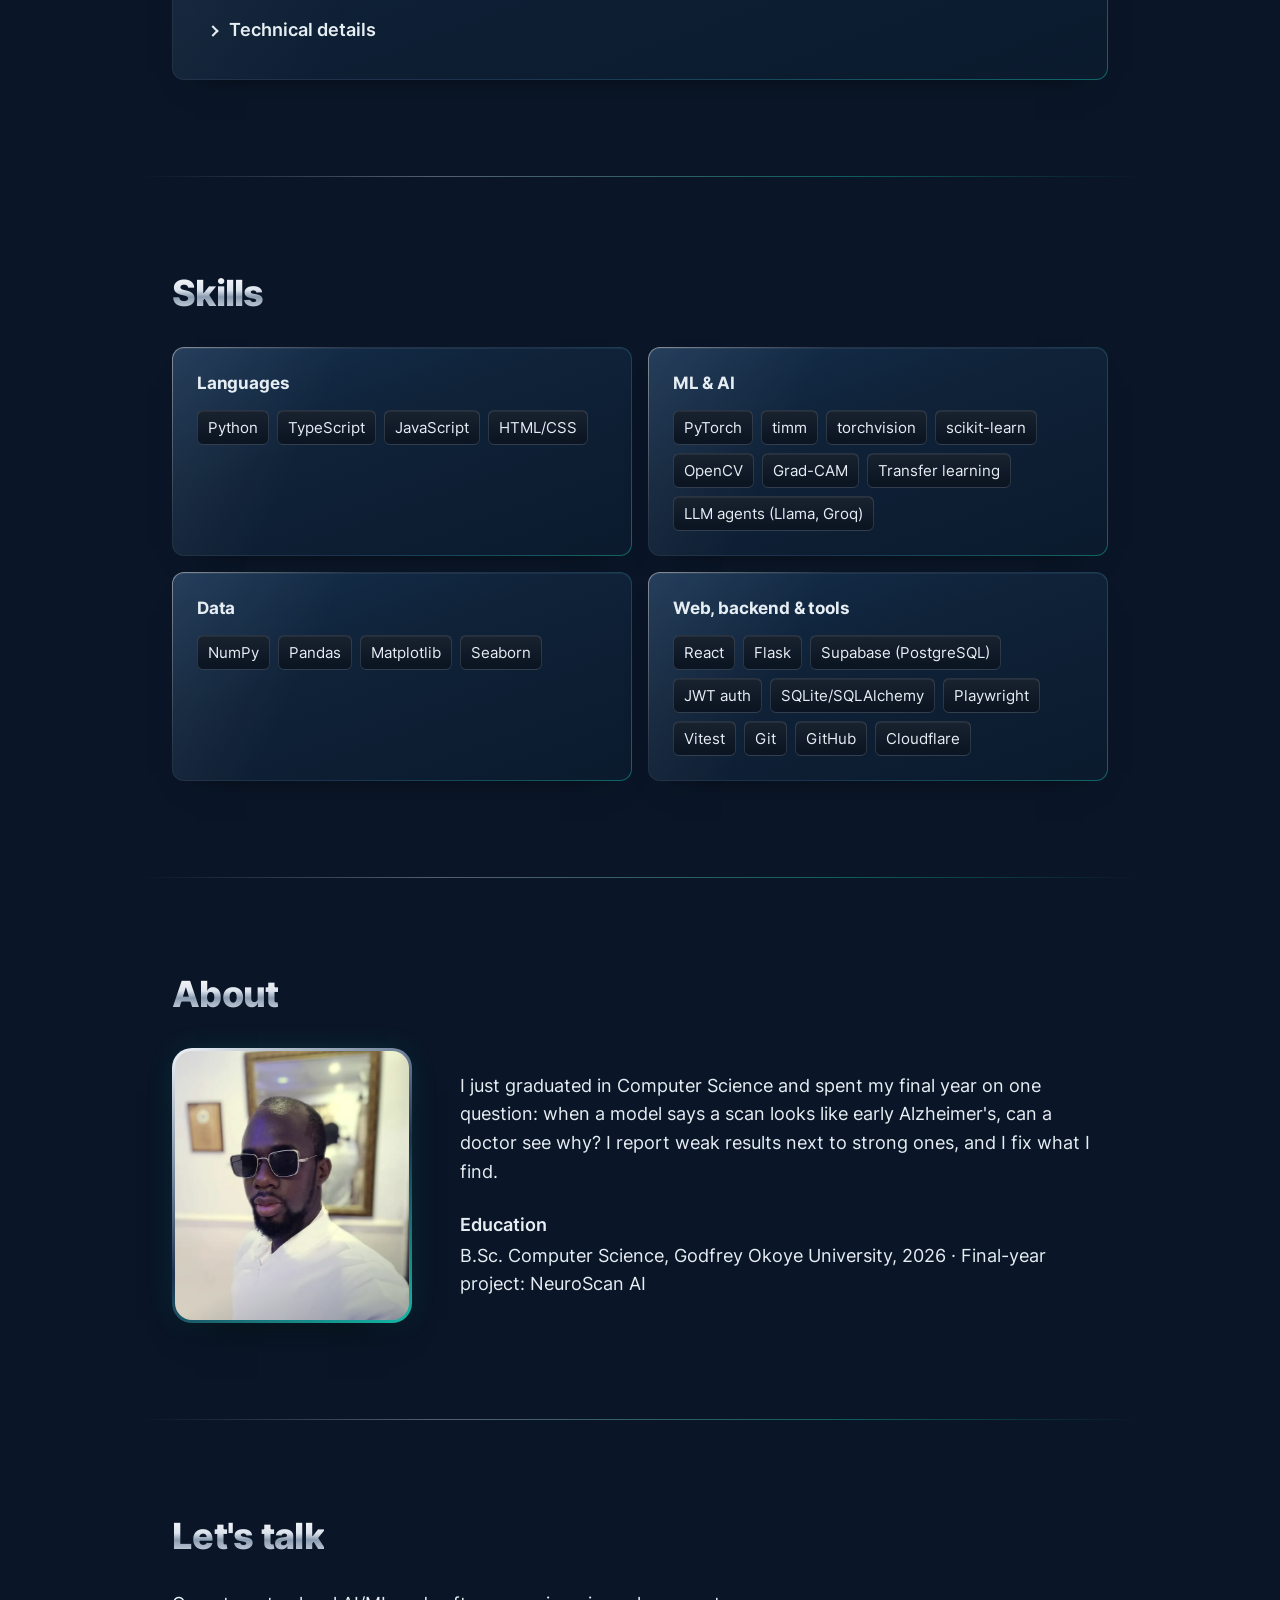
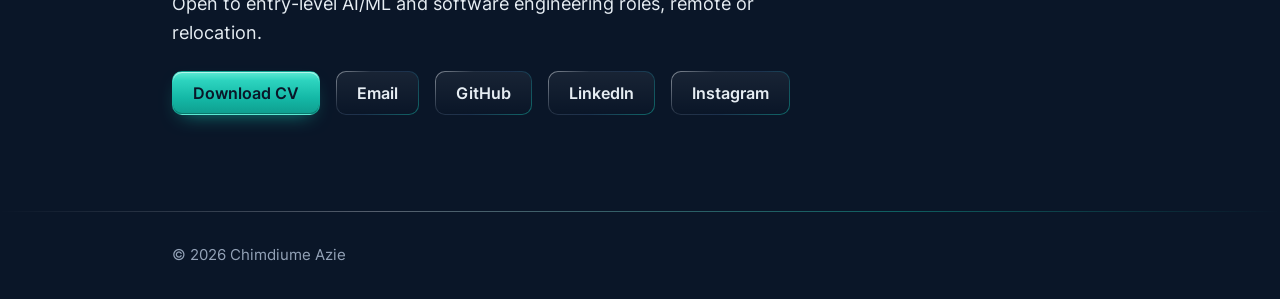
==== commit 9f91a754: "Add Instagram (@azie_web) to the hero links and contact buttons Co-Authored-By: Claude Opus 5.5 <nor" ====
--- a/index.html
+++ b/index.html
@@ -60,7 +60,7 @@
         <a class="btn btn-secondary" href="#projects">View projects</a>
       </div>
       <p class="small-links">
-        <a href="https://mail.google.com/mail/?view=cm&amp;fs=1&amp;to=chimdiazie2022@gmail.com" target="_blank" rel="noopener" aria-label="Email Chimdiume (opens Gmail in a new tab)">Email</a><span aria-hidden="true"> · </span><a href="https://github.com/Achimdi">GitHub</a><span aria-hidden="true"> · </span><a href="https://www.linkedin.com/in/chimdiume-azie-73a477448/">LinkedIn</a>
+        <a href="https://mail.google.com/mail/?view=cm&amp;fs=1&amp;to=chimdiazie2022@gmail.com" target="_blank" rel="noopener" aria-label="Email Chimdiume (opens Gmail in a new tab)">Email</a><span aria-hidden="true"> · </span><a href="https://github.com/Achimdi">GitHub</a><span aria-hidden="true"> · </span><a href="https://www.linkedin.com/in/chimdiume-azie-73a477448/">LinkedIn</a><span aria-hidden="true"> · </span><a href="https://www.instagram.com/azie_web/" aria-label="Instagram, @azie_web">Instagram</a>
       </p>
       </div>
     </div>
@@ -324,6 +324,7 @@
         <a class="btn btn-secondary" href="https://mail.google.com/mail/?view=cm&amp;fs=1&amp;to=chimdiazie2022@gmail.com" target="_blank" rel="noopener" aria-label="Email (opens Gmail in a new tab)">Email</a>
         <a class="btn btn-secondary" href="https://github.com/Achimdi">GitHub</a>
         <a class="btn btn-secondary" href="https://www.linkedin.com/in/chimdiume-azie-73a477448/">LinkedIn</a>
+        <a class="btn btn-secondary" href="https://www.instagram.com/azie_web/" aria-label="Instagram, @azie_web">Instagram</a>
       </div>
     </div>
   </section>
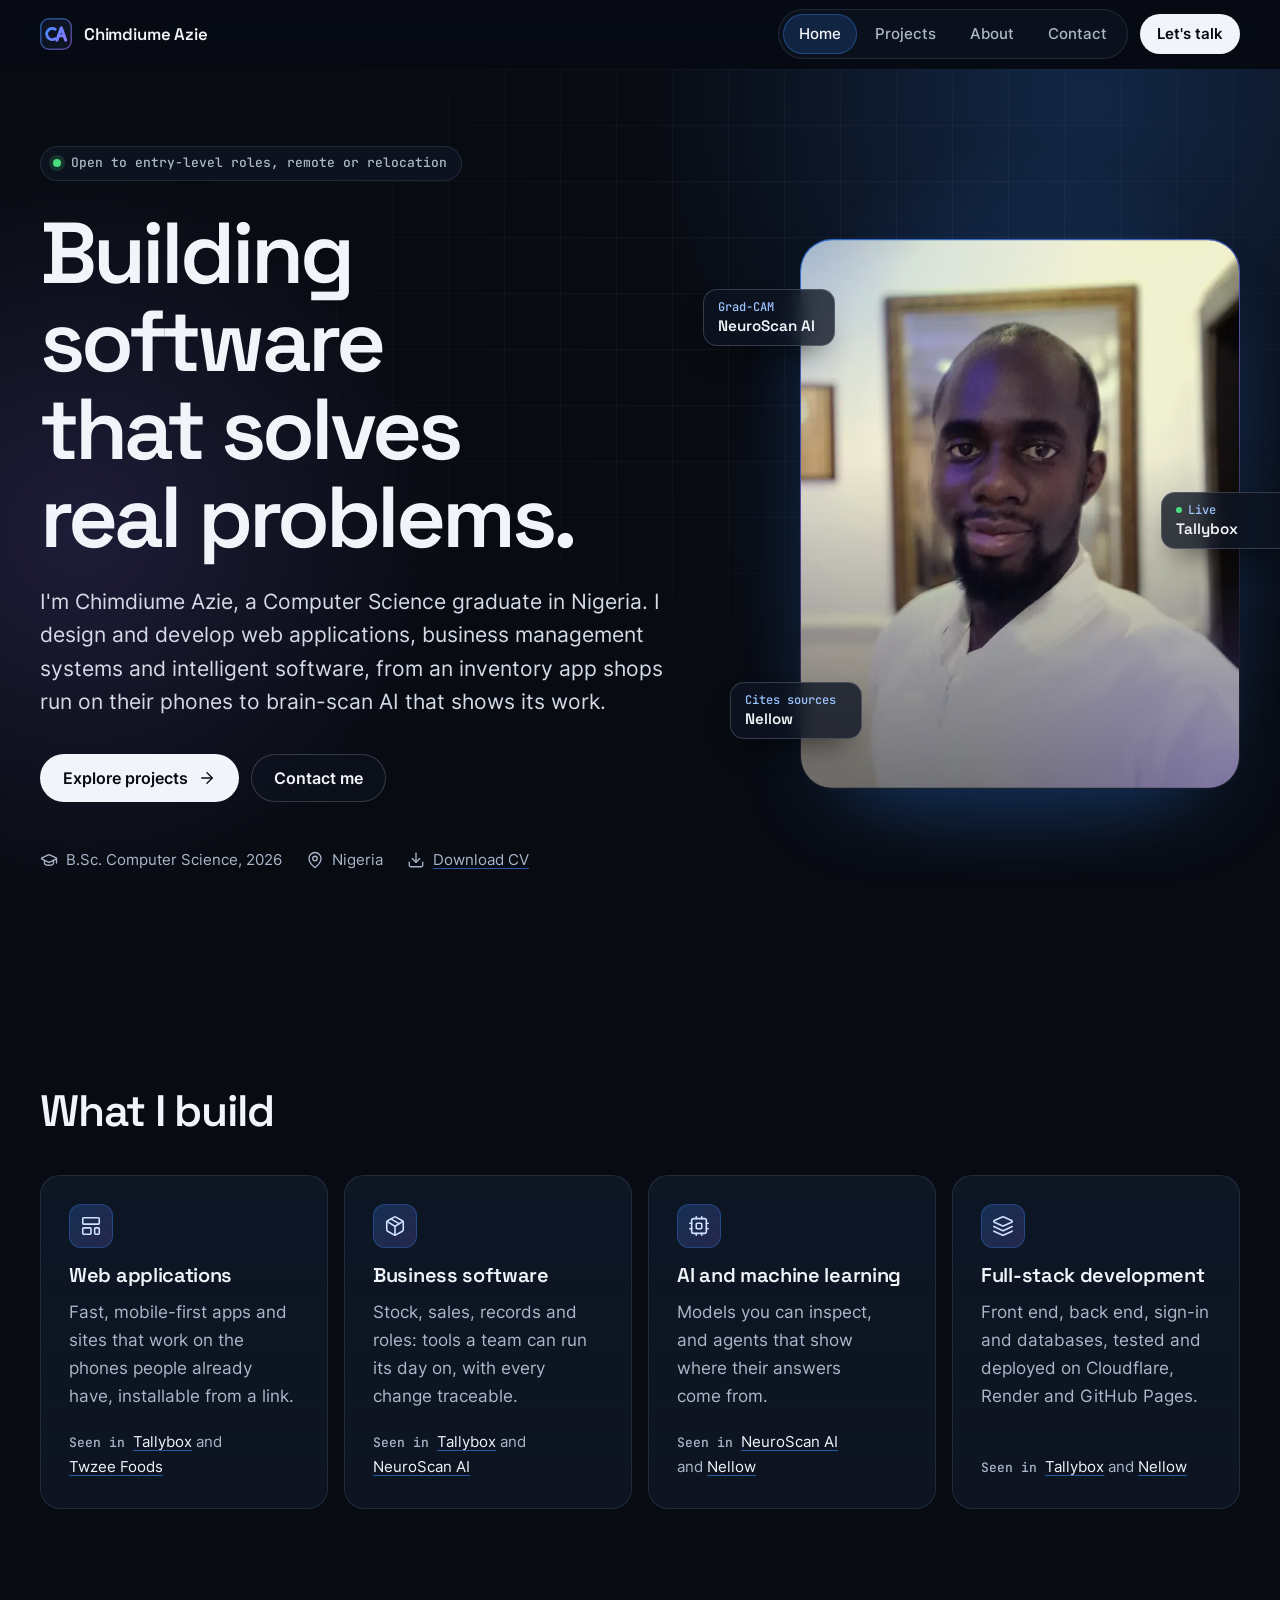
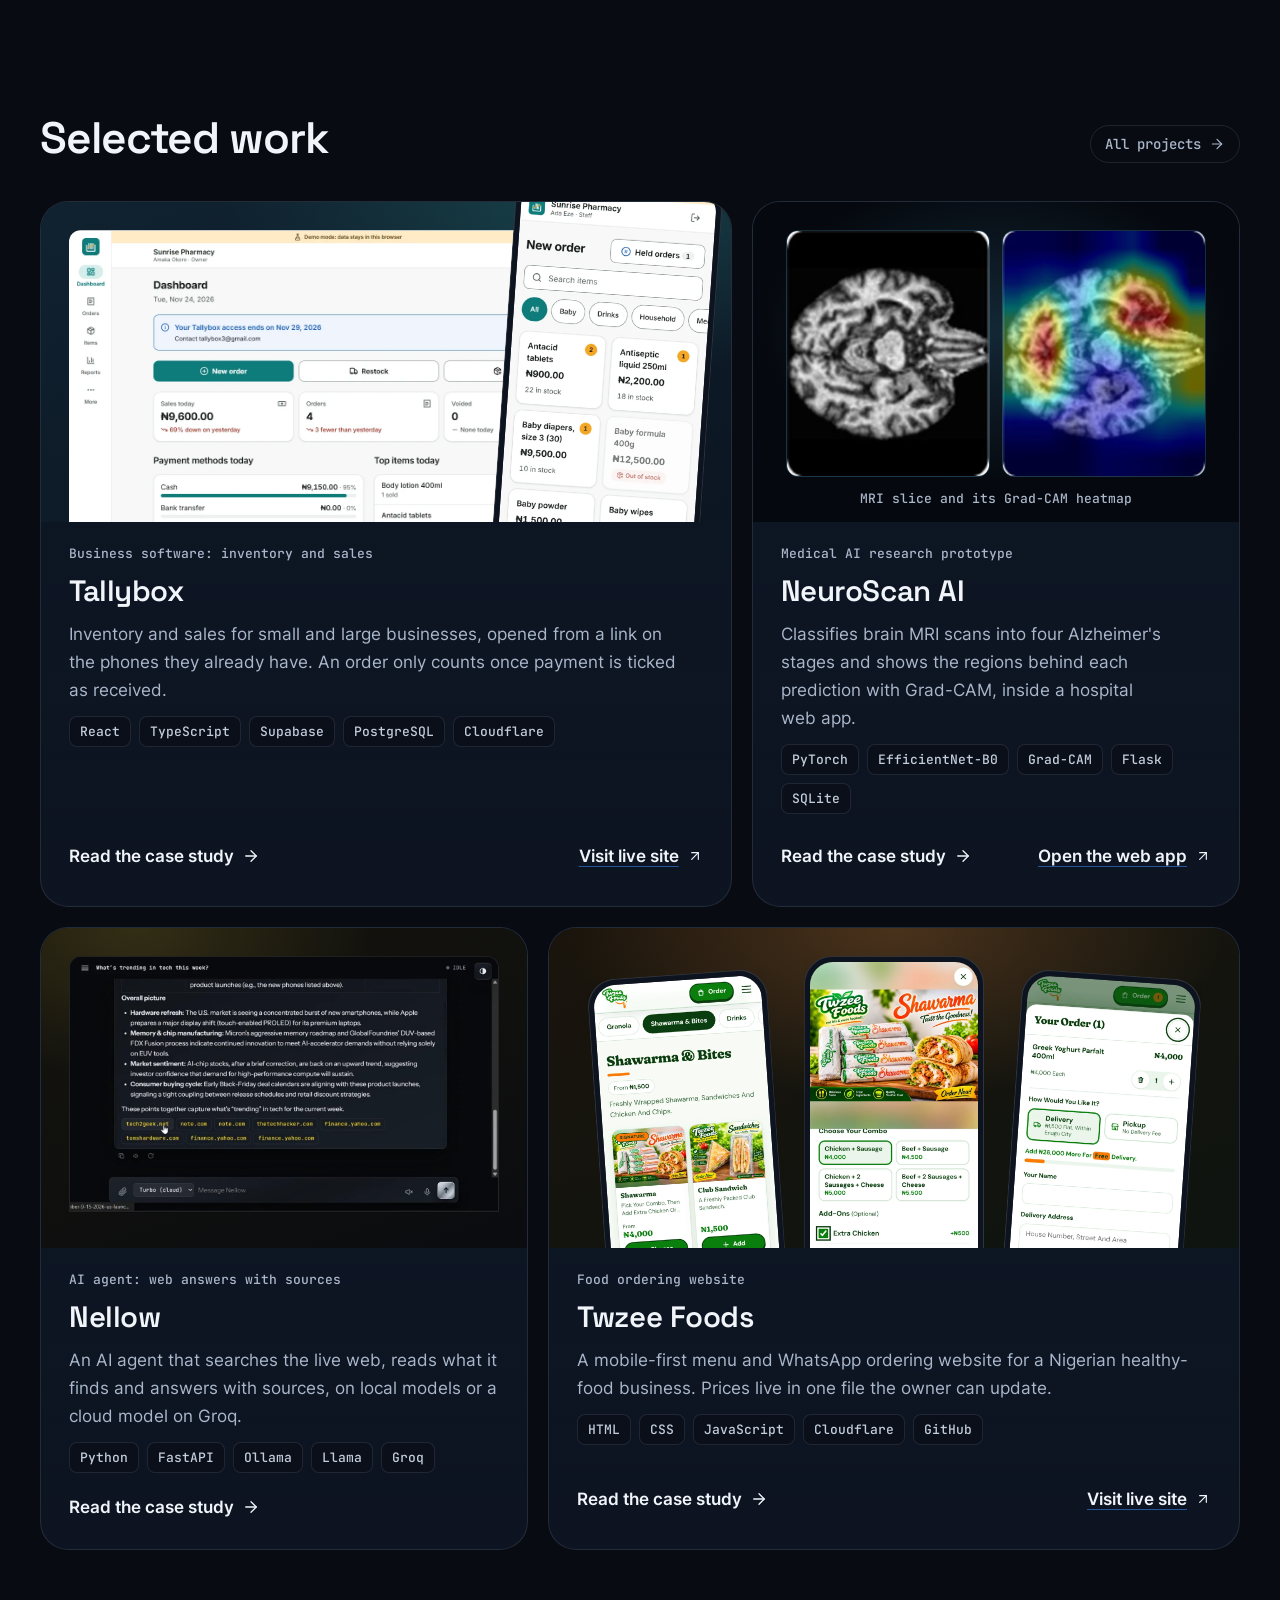
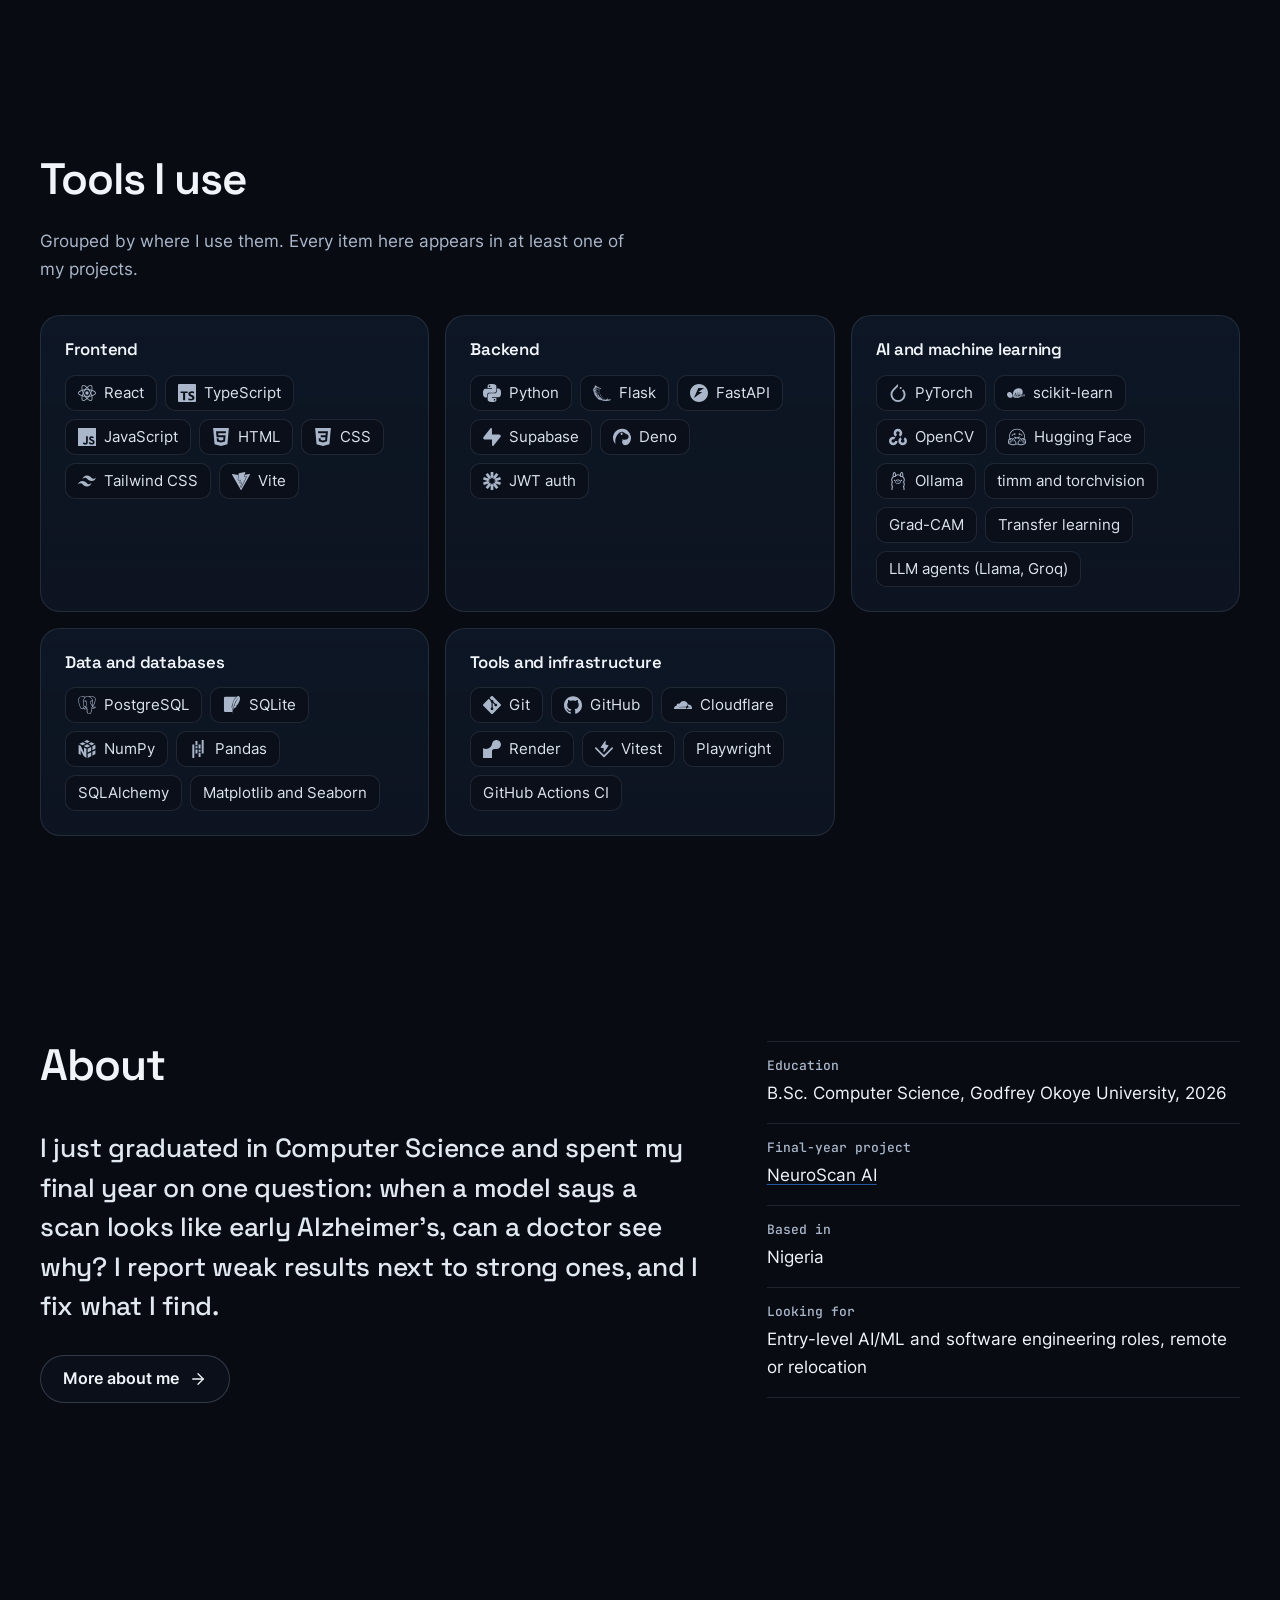
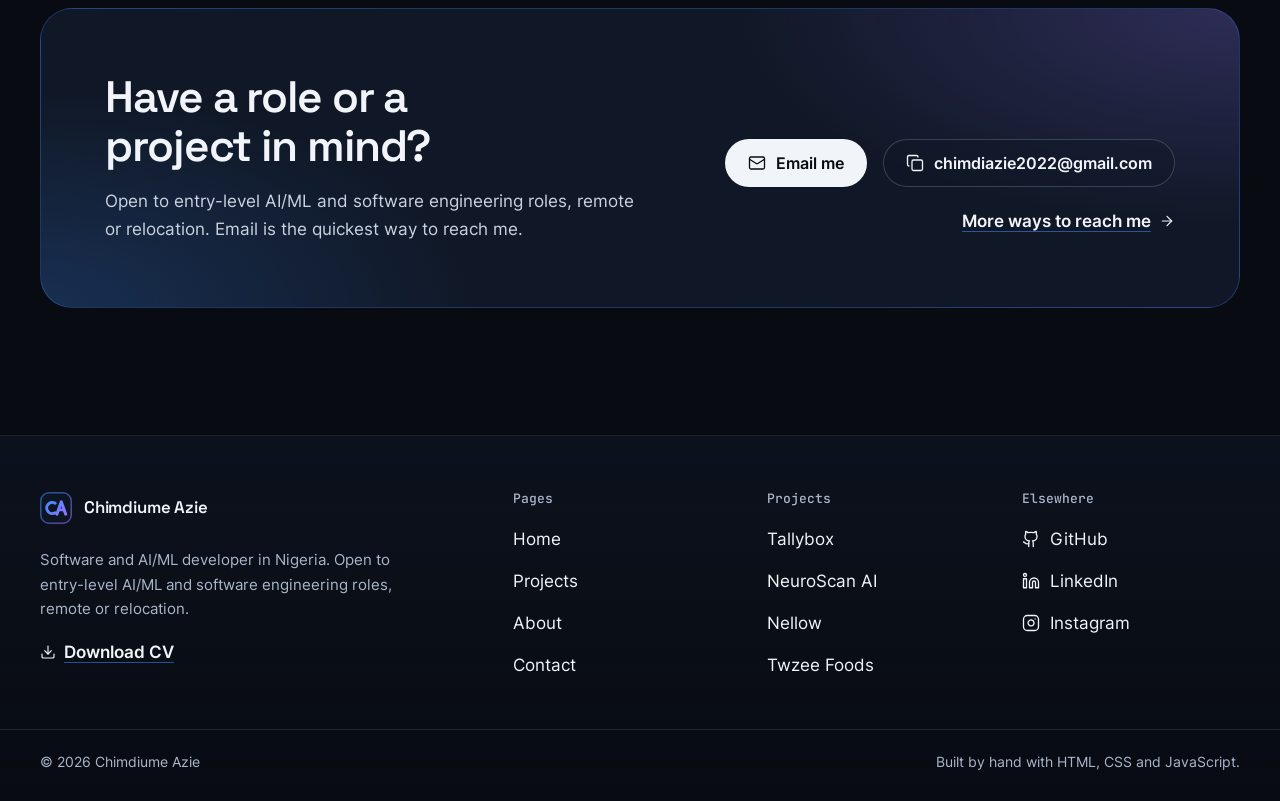
==== commit b8d8f8e8: "Portfolio v3: multi-page redesign with case studies - Home, Projects, four case studies (NeuroScan A" ====
--- a/index.html
+++ b/index.html
@@ -1,339 +1,217 @@
 <!doctype html>
-<html lang="en">
+<html lang="en-GB">
 <head>
 <meta charset="utf-8">
 <meta name="viewport" content="width=device-width, initial-scale=1">
-<title>Chimdiume Azie · AI/ML developer</title>
-<meta name="description" content="Chimdiume Azie, AI/ML developer (B.Sc. Computer Science 2026, Nigeria). Nellow, a web-search AI agent that cites its sources; NeuroScan AI, explainable Alzheimer's MRI classification; Tallybox, stock and sales for small and large businesses; and Twzee Foods. Open to entry-level AI/ML and software roles.">
+<title>Chimdiume Azie · Software and AI/ML developer</title>
+<meta name="description" content="Chimdiume Azie, software and AI/ML developer in Nigeria (B.Sc. Computer Science 2026). Tallybox, inventory and sales for businesses; NeuroScan AI, explainable Alzheimer's MRI classification; Nellow, an AI agent that cites its sources; and Twzee Foods. Open to entry-level roles.">
 <link rel="canonical" href="https://achimdi.github.io/portfolio/">
-<meta name="theme-color" content="#0A1628">
+<meta name="theme-color" content="#080B12">
+<meta name="color-scheme" content="dark">
 <meta property="og:type" content="website">
+<meta property="og:site_name" content="Chimdiume Azie">
 <meta property="og:url" content="https://achimdi.github.io/portfolio/">
-<meta property="og:title" content="Chimdiume Azie · AI/ML developer">
-<meta property="og:description" content="AI that shows its work: Nellow, a web-search agent with cited sources, and NeuroScan AI, Alzheimer's MRI classification with Grad-CAM.">
-<meta property="og:image" content="https://achimdi.github.io/portfolio/assets/og.png">
+<meta property="og:title" content="Chimdiume Azie · Software and AI/ML developer">
+<meta property="og:description" content="Chimdiume Azie, software and AI/ML developer in Nigeria (B.Sc. Computer Science 2026). Tallybox, inventory and sales for businesses; NeuroScan AI, explainable Alzheimer's MRI classification; Nellow, an AI agent that cites its sources; and Twzee Foods. Open to entry-level roles.">
+<meta property="og:image" content="https://achimdi.github.io/portfolio/assets/og.jpg">
 <meta property="og:image:width" content="1200">
 <meta property="og:image:height" content="630">
-<meta property="og:image:alt" content="Chimdiume Azie, AI/ML developer. I build AI that shows its work. Nellow, NeuroScan AI, Twzee Foods.">
+<meta property="og:image:alt" content="Chimdiume Azie, software and AI/ML developer: portrait with the headline Building software that solves real problems.">
 <meta name="twitter:card" content="summary_large_image">
-<meta name="twitter:title" content="Chimdiume Azie · AI/ML developer">
-<meta name="twitter:description" content="AI that shows its work: Nellow, a web-search agent with cited sources, and NeuroScan AI, Alzheimer's MRI classification with Grad-CAM.">
-<meta name="twitter:image" content="https://achimdi.github.io/portfolio/assets/og.png">
-<meta name="twitter:image:alt" content="Chimdiume Azie, AI/ML developer. I build AI that shows its work. Nellow, NeuroScan AI, Twzee Foods.">
+<meta name="twitter:title" content="Chimdiume Azie · Software and AI/ML developer">
+<meta name="twitter:description" content="Chimdiume Azie, software and AI/ML developer in Nigeria (B.Sc. Computer Science 2026). Tallybox, inventory and sales for businesses; NeuroScan AI, explainable Alzheimer's MRI classification; Nellow, an AI agent that cites its sources; and Twzee Foods. Open to entry-level roles.">
+<meta name="twitter:image" content="https://achimdi.github.io/portfolio/assets/og.jpg">
+<meta name="twitter:image:alt" content="Chimdiume Azie, software and AI/ML developer: portrait with the headline Building software that solves real problems.">
 <link rel="icon" href="assets/favicon.svg" type="image/svg+xml">
+<link rel="icon" href="assets/favicon-32x32.png" type="image/png" sizes="32x32">
+<link rel="icon" href="assets/favicon-16x16.png" type="image/png" sizes="16x16">
 <link rel="apple-touch-icon" href="assets/apple-touch-icon.png">
+<link rel="preload" href="assets/fonts/space-grotesk-latin-wght.woff2" as="font" type="font/woff2" crossorigin>
 <link rel="preload" href="assets/fonts/inter-latin-wght.woff2" as="font" type="font/woff2" crossorigin>
-<link rel="stylesheet" href="styles.css">
+<link rel="stylesheet" href="assets/css/site.css">
 <script>document.documentElement.classList.add('js')</script>
-<script src="script.js" defer></script>
+<script src="assets/js/site.js" defer></script>
+<script type="application/ld+json">{"@context":"https://schema.org","@type":"Person","name":"Chimdiume Azie","url":"https://achimdi.github.io/portfolio/","jobTitle":"Software and AI/ML developer","email":"mailto:chimdiazie2022@gmail.com","address":{"@type":"PostalAddress","addressCountry":"NG"},"alumniOf":{"@type":"CollegeOrUniversity","name":"Godfrey Okoye University"},"sameAs":["https://github.com/Achimdi","https://www.linkedin.com/in/chimdiume-azie-73a477448/","https://www.instagram.com/azie_web/"],"image":"https://achimdi.github.io/portfolio/assets/img/portrait-1.webp"}</script>
 </head>
-<body>
-<a class="skip" href="#main">Skip to content</a>
-
-<header class="nav">
-  <div class="wrap nav-row">
-    <a class="brand" href="#top">Chimdiume Azie</a>
-    <nav class="nav-links" id="nav-links" aria-label="Main">
-      <a href="#projects">Projects</a>
-      <a href="#skills">Skills</a>
-      <a href="#about">About</a>
-      <a href="#contact">Contact</a>
+<body class="page-home">
+<a class="skip-link" href="#main">Skip to content</a>
+<header class="site-header" data-header>
+  <div class="wrap header-row">
+    <a class="brand" href="" aria-label="Chimdiume Azie, home"><svg class="brand-mark" width="32" height="32" viewBox="0 0 32 32" aria-hidden="true" focusable="false"><defs><linearGradient id="ca-grad-hdr" x1="4" y1="6" x2="28" y2="26" gradientUnits="userSpaceOnUse"><stop offset="0" stop-color="#398BFF"/><stop offset="1" stop-color="#9875FF"/></linearGradient></defs><rect x="0.75" y="0.75" width="30.5" height="30.5" rx="8.25" fill="#0D1422" stroke="url(#ca-grad-hdr)" stroke-opacity=".55" stroke-width="1.5"/><path d="M15.2 11.2A5.6 5.6 0 1 0 15.2 20.8" fill="none" stroke="url(#ca-grad-hdr)" stroke-width="3" stroke-linecap="round"/><path d="M16.9 22.2 21.3 9.8l4.4 12.4" fill="none" stroke="url(#ca-grad-hdr)" stroke-width="3" stroke-linecap="round" stroke-linejoin="round"/><path d="M18.6 17.9h5.4" stroke="url(#ca-grad-hdr)" stroke-width="2.6" stroke-linecap="round"/></svg><span class="brand-name">Chimdiume Azie</span></a>
+    <nav class="site-nav" id="site-nav" aria-label="Main">
+      <ul class="nav-list"><li><a href="" aria-current="page">Home</a></li><li><a href="projects/">Projects</a></li><li><a href="about/">About</a></li><li><a href="contact/">Contact</a></li></ul>
+      <a class="btn btn-primary btn-sm nav-cta" href="contact/">Let's talk</a>
     </nav>
-    <a class="btn btn-primary btn-sm nav-cv" href="CV.pdf" download="Chimdiume-Azie-CV.pdf">Download CV</a>
-    <button class="menu-btn" type="button" aria-expanded="false" aria-controls="nav-links">Menu</button>
+    <button class="nav-toggle" type="button" aria-expanded="false" aria-controls="site-nav" data-nav-toggle>
+      <span class="nav-toggle-open"><svg class="icon" width="22" height="22" viewBox="0 0 24 24" fill="none" stroke="currentColor" stroke-width="1.75" stroke-linecap="round" stroke-linejoin="round" aria-hidden="true" focusable="false"><path d="M4 7h16"/><path d="M4 12h16"/><path d="M4 17h16"/></svg></span><span class="nav-toggle-close"><svg class="icon" width="22" height="22" viewBox="0 0 24 24" fill="none" stroke="currentColor" stroke-width="1.75" stroke-linecap="round" stroke-linejoin="round" aria-hidden="true" focusable="false"><path d="M18 6 6 18"/><path d="m6 6 12 12"/></svg></span><span class="sr-only">Menu</span>
+    </button>
   </div>
 </header>
-
-<main id="main">
-  <section class="hero" id="top" aria-labelledby="name">
-    <div class="wrap hero-grid">
-      <div class="portrait hero-portrait">
-        <img src="assets/img/portrait-1.webp" width="680" height="780" fetchpriority="high" alt="Portrait of Chimdiume Azie in a white shirt.">
-      </div>
-      <div class="hero-text">
-      <h1 id="name">Chimdiume Azie</h1>
-      <p class="role">AI/ML Developer · B.Sc. Computer Science, 2026 · Nigeria</p>
-      <p class="lead">I build AI that shows its work: brain-scan classification you can inspect, and an agent that runs on my own machine.</p>
-      <p class="avail">Open to entry-level AI/ML and software engineering roles. Remote or relocation.</p>
+<main id="main" tabindex="-1">
+
+<section class="hero" aria-labelledby="hero-title">
+  <div class="hero-bg" aria-hidden="true"><span class="glow glow-a"></span><span class="glow glow-b"></span><span class="grid-lines"></span></div>
+  <div class="wrap hero-grid">
+    <div class="hero-copy">
+      <p class="status"><span class="status-dot" aria-hidden="true"></span>Open to entry-level roles, remote or relocation</p>
+      <h1 id="hero-title" class="display">Building software that solves real problems.</h1>
+      <p class="lead">I'm Chimdiume Azie, a Computer Science graduate in Nigeria. I design and develop web applications, business management systems and intelligent software, from an inventory app shops run on their phones to brain-scan AI that shows its work.</p>
       <div class="actions">
-        <a class="btn btn-primary" href="CV.pdf" download="Chimdiume-Azie-CV.pdf">Download CV</a>
-        <a class="btn btn-secondary" href="#projects">View projects</a>
-      </div>
-      <p class="small-links">
-        <a href="https://mail.google.com/mail/?view=cm&amp;fs=1&amp;to=chimdiazie2022@gmail.com" target="_blank" rel="noopener" aria-label="Email Chimdiume (opens Gmail in a new tab)">Email</a><span aria-hidden="true"> · </span><a href="https://github.com/Achimdi">GitHub</a><span aria-hidden="true"> · </span><a href="https://www.linkedin.com/in/chimdiume-azie-73a477448/">LinkedIn</a><span aria-hidden="true"> · </span><a href="https://www.instagram.com/azie_web/" aria-label="Instagram, @azie_web">Instagram</a>
-      </p>
-      </div>
-    </div>
-  </section>
-
-  <section class="section" id="projects" aria-labelledby="projects-title">
-    <div class="wrap">
-      <h2 id="projects-title">Projects</h2>
-
-      <article class="project" aria-labelledby="neuroscan-title">
-        <div class="project-grid">
-          <figure class="media gradcam">
-            <div class="cam-stage">
-              <img src="assets/img/mri-slice.webp" width="336" height="408" alt="Axial brain MRI slice from the app.">
-              <img class="cam-overlay" src="assets/img/gradcam.webp" width="336" height="408" alt="Grad-CAM heatmap for the same slice. Warm colours mark the regions that most influenced the prediction.">
-            </div>
-            <div class="cam-control">
-              <label for="cam-range">Heatmap</label>
-              <input id="cam-range" type="range" min="0" max="100" step="5" value="100" aria-valuetext="Heatmap 100% visible">
-              <span class="cam-ends" aria-hidden="true"><span>MRI</span><span>Grad-CAM</span></span>
-            </div>
-            <figcaption>Example prediction: VeryMildDemented.</figcaption>
-          </figure>
-
-          <div class="project-body">
-            <h3 id="neuroscan-title">NeuroScan AI</h3>
-            <p>Can a doctor see why a model flags early Alzheimer's? I built a classifier for four Alzheimer's stages, Grad-CAM heatmaps that show the regions behind each prediction, and a hospital web app around them (Admin and Doctor roles, JWT login, patient records, MRI upload, audit trail).</p>
-            <div class="stats">
-              <p class="stat"><strong>98.66%</strong> <span>validation accuracy</span></p>
-              <p class="stat"><strong>77.35%</strong> <span>held-out test accuracy</span></p>
-            </div>
-            <p>The test set is heavily skewed (88.5% NonDemented), so I treat the gap as a warning about the split, not a verdict on the idea.</p>
-            <p class="note">Research prototype. Not clinically validated and not a medical device.</p>
-            <ul class="tags" aria-label="Technologies">
-              <li>PyTorch</li><li>EfficientNet-B0</li><li>Grad-CAM</li><li>Flask</li><li>SQLite</li>
-            </ul>
-          </div>
-        </div>
-
-        <details class="tech">
-          <summary>Technical details</summary>
-          <div class="tech-body">
-            <dl class="facts">
-              <div><dt>Data</dt><dd>OASIS Alzheimer's MRI (Kaggle), 44,355 training images (80/20 split), separate test set of 46,184.</dd></div>
-              <div><dt>Model</dt><dd>EfficientNet-B0 with transfer learning (timm), 4,012,672 parameters fine-tuned, 224×224 input.</dd></div>
-              <div><dt>Training</dt><dd>Class-weighted cross-entropy, light augmentation, Adam 1e-4, batch 32, 25 epochs, about 119 hours on a laptop with no GPU (training, not inference).</dd></div>
-              <div><dt>Grad-CAM</dt><dd>For Mild and Moderate cases the heatmaps concentrated around the hippocampus, medial temporal lobe and ventricles, consistent with known Alzheimer's regions but not clinically validated.</dd></div>
-              <div><dt>Next steps</dt><dd>Stratified splitting, GPU training, local Nigerian hospital data, clinical validation, longitudinal tracking, a lightweight offline or mobile version.</dd></div>
-              <div><dt>Full stack</dt><dd>Python, PyTorch, timm, torchvision, OpenCV, scikit-learn, NumPy, Pandas, Matplotlib, Seaborn, Flask, Flask-JWT-Extended, Flask-SQLAlchemy, SQLite, HTML/CSS/JavaScript.</dd></div>
-            </dl>
-            <div>
-              <h4>Model evaluation</h4>
-              <div class="shots">
-                <figure>
-                  <a href="assets/img/confusion-matrix.webp"><img src="assets/img/confusion-matrix.webp" width="800" height="660" loading="lazy" alt="Confusion matrix on the 46,184-image test set. Most NonDemented scans are correct; many are predicted VeryMildDemented, and no ModerateDemented scan is predicted correctly."></a>
-                  <figcaption>Confusion matrix on the test set.</figcaption>
-                </figure>
-                <figure>
-                  <a href="assets/img/roc-curves.webp"><img src="assets/img/roc-curves.webp" width="800" height="636" loading="lazy" alt="One-vs-rest ROC curves for the four classes."></a>
-                  <figcaption>ROC curves, one-vs-rest.</figcaption>
-                </figure>
-                <figure class="wide">
-                  <a href="assets/img/training-curves.webp"><img src="assets/img/training-curves.webp" width="900" height="321" loading="lazy" alt="Training and validation loss and accuracy curves over 25 epochs."></a>
-                  <figcaption>Training and validation curves.</figcaption>
-                </figure>
-              </div>
-            </div>
-            <div>
-              <h4>Web app</h4>
-              <div class="shots">
-                <figure>
-                  <a href="assets/img/neuroscan-signin.webp"><img src="assets/img/neuroscan-signin.webp" width="700" height="620" loading="lazy" alt="NeuroScan AI sign-in screen with Admin and Doctor roles."></a>
-                  <figcaption>Sign-in with Admin and Doctor roles.</figcaption>
-                </figure>
-              </div>
-            </div>
-          </div>
-        </details>
-      </article>
-
-      <article class="project" aria-labelledby="tallybox-title">
-        <div class="project-grid">
-          <figure class="media">
-            <div class="frame">
-              <video controls playsinline preload="metadata" poster="assets/img/tallybox-poster.webp" width="1916" height="896" data-fallback="assets/img/tallybox-home.webp" data-fallback-alt="Tallybox home page: the headline Know your stock. Trust every sale., beside a phone showing a new order at Sunrise Pharmacy.">
-                <source src="assets/videos/tallybox.mp4" type="video/mp4">
-                Your browser can't play this video. <a href="assets/videos/tallybox.mp4">Download the Tallybox demo (MP4)</a>.
-              </video>
-            </div>
-            <figcaption>Demo: Tallybox inventory and sales app.</figcaption>
-          </figure>
-
-          <div class="project-body">
-            <h3 id="tallybox-title">Tallybox</h3>
-            <p>Inventory and sales for small and large businesses, from shops and pharmacies to restaurants, opened from a link on the phones they already have. Every sale takes stock off automatically, and an order only counts once staff tick that payment was received.</p>
-            <p class="meta">Role: designer and developer.</p>
-            <ul class="tags" aria-label="Technologies">
-              <li>React</li><li>TypeScript</li><li>Supabase</li><li>PostgreSQL</li><li>Cloudflare</li>
-            </ul>
-            <div class="actions">
-              <a class="btn btn-secondary" href="https://tallybox.pages.dev/">Visit live site<span class="sr-only">: Tallybox</span></a>
-              <a class="btn btn-secondary" href="https://github.com/Achimdi/tallybox">GitHub<span class="sr-only"> repository for Tallybox</span></a>
-            </div>
-          </div>
-        </div>
-
-        <details class="tech">
-          <summary>Technical details</summary>
-          <div class="tech-body">
-            <dl class="facts">
-              <div><dt>Stack</dt><dd>React and TypeScript (Vite, Tailwind CSS, TanStack Query, Zod), with Supabase for Postgres, sign-in and Edge Functions (Deno). Hosted on Cloudflare Pages as an installable web app.</dd></div>
-              <div><dt>Roles</dt><dd>Staff take orders; owners also see totals, cost prices, reports and settings. A developer area issues single-use activation codes and manages each business's access period.</dd></div>
-              <div><dt>Data rules</dt><dd>Each business sees only its own data, enforced by Row Level Security. The browser never writes to tables: every change goes through a database function or Edge Function that checks who is asking.</dd></div>
-              <div><dt>Features</dt><dd>Hold an order while a transfer arrives, shared supplies such as packaging that several items draw on, reports for any date range with CSV export, and receipts as an image or PDF.</dd></div>
-              <div><dt>Security</dt><dd>Cloudflare Turnstile on sign-in and registration, checked on the server, a Content Security Policy, and personal data removed from logs.</dd></div>
-              <div><dt>Testing</dt><dd>Unit and component tests (Vitest), database tests (pgTAP), Edge Function tests (Deno) and Playwright end-to-end tests on Android, Chrome, Firefox and iPhone, with automated accessibility checks. CI runs them on every push to main; a weekly job takes an encrypted production backup.</dd></div>
-            </dl>
-            <div class="shots">
-              <figure class="wide">
-                <a href="assets/img/tallybox-home.webp"><img src="assets/img/tallybox-home.webp" width="1200" height="640" loading="lazy" alt="Tallybox home page: the headline Know your stock. Trust every sale., beside a phone showing a new order at Sunrise Pharmacy."></a>
-                <figcaption>Home page.</figcaption>
-              </figure>
-            </div>
-          </div>
-        </details>
-      </article>
-
-      <article class="project" aria-labelledby="nellow-title">
-        <div class="project-grid">
-          <figure class="media">
-            <div class="frame">
-              <video controls playsinline preload="metadata" poster="assets/img/nellow-poster.webp" width="1918" height="896" data-fallback="assets/img/nellow-landing.webp" data-fallback-alt="Nellow landing page in a dark theme with a sign-in prompt.">
-                <source src="assets/videos/nellow.mp4" type="video/mp4">
-                Your browser can't play this video. <a href="assets/videos/nellow.mp4">Download the Nellow demo (MP4)</a>.
-              </video>
-            </div>
-            <figcaption>Demo: Nellow AI agent.</figcaption>
-          </figure>
-
-          <div class="project-body">
-            <h3 id="nellow-title">Nellow</h3>
-            <p>An AI agent that searches the live web, reads what it finds and answers with sources. It runs on my own hardware or in the cloud, using a local Llama model for quick answers and a larger cloud model on Groq for harder reasoning.</p>
-            <ul class="tags" aria-label="Technologies">
-              <li>Llama</li><li>Groq</li><li>Local-first agents</li>
-            </ul>
-            <div class="actions">
-              <a class="btn btn-secondary" href="https://github.com/Achimdi/nellow">GitHub<span class="sr-only"> repository for Nellow</span></a>
-            </div>
-          </div>
-        </div>
-
-        <details class="tech">
-          <summary>Technical details</summary>
-          <div class="tech-body">
-            <div class="shots">
-              <figure class="wide">
-                <a href="assets/img/nellow-landing.webp"><img src="assets/img/nellow-landing.webp" width="1200" height="556" loading="lazy" alt="Nellow landing page in a dark theme with a sign-in prompt."></a>
-                <figcaption>Landing page.</figcaption>
-              </figure>
-              <figure class="wide">
-                <a href="assets/img/nellow-workspace.webp"><img src="assets/img/nellow-workspace.webp" width="1200" height="558" loading="lazy" alt="Nellow workspace: chat history and projects on the left, suggested prompts in the middle, and a mode picker next to the message box."></a>
-                <figcaption>Workspace: chat history, projects and a mode selector.</figcaption>
-              </figure>
-            </div>
-          </div>
-        </details>
-      </article>
-
-      <article class="project" aria-labelledby="twzee-title">
-        <div class="project-grid">
-          <figure class="media">
-            <div class="frame">
-              <video controls playsinline preload="metadata" poster="assets/img/twzee-poster.webp" width="1914" height="894" data-fallback="assets/img/twzee-home.webp" data-fallback-alt="Twzee Foods home page: the headline Healthy tastes better here, with Order now and Catering and trays buttons beside a yoghurt parfait photo.">
-                <source src="assets/videos/twzee.mp4" type="video/mp4">
-                Your browser can't play this video. <a href="assets/videos/twzee.mp4">Download the Twzee Foods demo (MP4)</a>.
-              </video>
-            </div>
-            <figcaption>Demo: Twzee Foods website.</figcaption>
-          </figure>
-
-          <div class="project-body">
-            <h3 id="twzee-title">Twzee Foods</h3>
-            <p>A mobile-first menu and WhatsApp ordering website for a Nigerian healthy-food business. Visitors pick sizes and extras and send a ready-written order on WhatsApp. Prices live in one file the owner can update.</p>
-            <p class="meta">Role: designer and developer.</p>
-            <ul class="tags" aria-label="Technologies">
-              <li>HTML</li><li>CSS</li><li>JavaScript</li><li>Cloudflare</li><li>GitHub</li>
-            </ul>
-            <div class="actions">
-              <a class="btn btn-secondary" href="https://twzee.foodss.workers.dev/">Visit live site<span class="sr-only">: Twzee Foods</span></a>
-            </div>
-          </div>
-        </div>
-
-        <details class="tech">
-          <summary>Technical details</summary>
-          <div class="tech-body">
-            <ul class="plain">
-              <li>Hosted on Cloudflare.</li>
-              <li>Built with plain HTML, CSS and JavaScript, using Git and GitHub.</li>
-            </ul>
-            <div class="shots">
-              <figure class="wide">
-                <a href="assets/img/twzee-home.webp"><img src="assets/img/twzee-home.webp" width="1200" height="640" loading="lazy" alt="Twzee Foods home page: the headline Healthy tastes better here, with Order now and Catering and trays buttons beside a yoghurt parfait photo."></a>
-                <figcaption>Home page.</figcaption>
-              </figure>
-            </div>
-          </div>
-        </details>
-      </article>
-    </div>
-  </section>
-
-  <section class="section" id="skills" aria-labelledby="skills-title">
-    <div class="wrap">
-      <h2 id="skills-title">Skills</h2>
-      <div class="skills">
-        <div class="skill-group">
-          <h3>Languages</h3>
-          <ul><li>Python</li><li>TypeScript</li><li>JavaScript</li><li>HTML/CSS</li></ul>
-        </div>
-        <div class="skill-group">
-          <h3>ML &amp; AI</h3>
-          <ul><li>PyTorch</li><li>timm</li><li>torchvision</li><li>scikit-learn</li><li>OpenCV</li><li>Grad-CAM</li><li>Transfer learning</li><li>LLM agents (Llama, Groq)</li></ul>
-        </div>
-        <div class="skill-group">
-          <h3>Data</h3>
-          <ul><li>NumPy</li><li>Pandas</li><li>Matplotlib</li><li>Seaborn</li></ul>
-        </div>
-        <div class="skill-group">
-          <h3>Web, backend &amp; tools</h3>
-          <ul><li>React</li><li>Flask</li><li>Supabase (PostgreSQL)</li><li>JWT auth</li><li>SQLite/SQLAlchemy</li><li>Playwright</li><li>Vitest</li><li>Git</li><li>GitHub</li><li>Cloudflare</li></ul>
-        </div>
-      </div>
-    </div>
-  </section>
-
-  <section class="section" id="about" aria-labelledby="about-title">
-    <div class="wrap">
-      <h2 id="about-title">About</h2>
-      <div class="about-grid">
-        <div class="portrait about-portrait">
-          <img src="assets/img/portrait-2.webp" width="680" height="780" loading="lazy" alt="Chimdiume Azie in a white shirt and sunglasses.">
-        </div>
-        <div>
-          <p class="about-text">I just graduated in Computer Science and spent my final year on one question: when a model says a scan looks like early Alzheimer's, can a doctor see why? I report weak results next to strong ones, and I fix what I find.</p>
-          <dl class="edu">
-            <dt>Education</dt>
-            <dd>B.Sc. Computer Science, Godfrey Okoye University, 2026 · Final-year project: NeuroScan AI</dd>
-          </dl>
-        </div>
-      </div>
-    </div>
-  </section>
-
-  <section class="section" id="contact" aria-labelledby="contact-title">
-    <div class="wrap">
-      <h2 id="contact-title">Let's talk</h2>
-      <p>Open to entry-level AI/ML and software engineering roles, remote or relocation.</p>
-      <div class="actions">
-        <a class="btn btn-primary" href="CV.pdf" download="Chimdiume-Azie-CV.pdf">Download CV</a>
-        <a class="btn btn-secondary" href="https://mail.google.com/mail/?view=cm&amp;fs=1&amp;to=chimdiazie2022@gmail.com" target="_blank" rel="noopener" aria-label="Email (opens Gmail in a new tab)">Email</a>
-        <a class="btn btn-secondary" href="https://github.com/Achimdi">GitHub</a>
-        <a class="btn btn-secondary" href="https://www.linkedin.com/in/chimdiume-azie-73a477448/">LinkedIn</a>
-        <a class="btn btn-secondary" href="https://www.instagram.com/azie_web/" aria-label="Instagram, @azie_web">Instagram</a>
-      </div>
-    </div>
-  </section>
+        <a class="btn btn-primary" href="projects/">Explore projects <svg class="icon btn-arrow" width="18" height="18" viewBox="0 0 24 24" fill="none" stroke="currentColor" stroke-width="1.75" stroke-linecap="round" stroke-linejoin="round" aria-hidden="true" focusable="false"><path d="M5 12h14"/><path d="m12 5 7 7-7 7"/></svg></a>
+        <a class="btn btn-ghost" href="contact/">Contact me</a>
+      </div>
+      <ul class="hero-meta">
+        <li><svg class="icon" width="18" height="18" viewBox="0 0 24 24" fill="none" stroke="currentColor" stroke-width="1.75" stroke-linecap="round" stroke-linejoin="round" aria-hidden="true" focusable="false"><path d="M21.42 10.92a1 1 0 0 0-.02-1.84L12.83 5.18a2 2 0 0 0-1.66 0L2.6 9.08a1 1 0 0 0 0 1.83l8.57 3.91a2 2 0 0 0 1.66 0z"/><path d="M22 10v6"/><path d="M6 12.5V16a6 3 0 0 0 12 0v-3.5"/></svg>B.Sc. Computer Science, 2026</li>
+        <li><svg class="icon" width="18" height="18" viewBox="0 0 24 24" fill="none" stroke="currentColor" stroke-width="1.75" stroke-linecap="round" stroke-linejoin="round" aria-hidden="true" focusable="false"><path d="M20 10c0 5-5.5 10.2-7.4 11.8a1 1 0 0 1-1.2 0C9.5 20.2 4 15 4 10a8 8 0 0 1 16 0"/><circle cx="12" cy="10" r="3"/></svg>Nigeria</li>
+        <li><a href="CV.pdf" download="Chimdiume-Azie-CV.pdf"><svg class="icon" width="18" height="18" viewBox="0 0 24 24" fill="none" stroke="currentColor" stroke-width="1.75" stroke-linecap="round" stroke-linejoin="round" aria-hidden="true" focusable="false"><path d="M21 15v4a2 2 0 0 1-2 2H5a2 2 0 0 1-2-2v-4"/><path d="m7 10 5 5 5-5"/><path d="M12 15V3"/></svg>Download CV</a></li>
+      </ul>
+    </div>
+    <div class="hero-visual">
+      <div class="portrait-frame">
+        <img src="assets/img/portrait-1.webp" width="680" height="780" alt="Portrait of Chimdiume Azie in a white shirt." fetchpriority="high" decoding="async">
+        <span class="scan-line" aria-hidden="true"></span>
+      </div>
+      <ul class="hero-tags" aria-label="Featured projects">
+        <li><a class="float-tag float-tag--1" href="projects/neuroscan-ai/"><span class="tag-k">Grad-CAM</span><span>NeuroScan AI</span></a></li>
+        <li><a class="float-tag float-tag--2" href="projects/tallybox/"><span class="tag-k"><span class="live-dot" aria-hidden="true"></span>Live</span><span>Tallybox</span></a></li>
+        <li><a class="float-tag float-tag--3" href="projects/nellow/"><span class="tag-k">Cites sources</span><span>Nellow</span></a></li>
+      </ul>
+    </div>
+  </div>
+</section>
+
+<section class="section" aria-labelledby="build-title">
+  <div class="wrap">
+    <div class="section-head"><h2 id="build-title">What I build</h2></div>
+    <div class="expertise">
+      <article class="exp-card" data-reveal>
+        <span class="exp-icon"><svg class="icon" width="22" height="22" viewBox="0 0 24 24" fill="none" stroke="currentColor" stroke-width="1.75" stroke-linecap="round" stroke-linejoin="round" aria-hidden="true" focusable="false"><rect width="18" height="7" x="3" y="3" rx="1"/><rect width="9" height="7" x="3" y="14" rx="1"/><rect width="5" height="7" x="16" y="14" rx="1"/></svg></span>
+        <h3>Web applications</h3>
+        <p>Fast, mobile-first apps and sites that work on the phones people already have, installable from a link.</p>
+        <p class="exp-proof"><span>Seen in</span> <a href="projects/tallybox/">Tallybox</a> and <a href="projects/twzee-foods/">Twzee Foods</a></p>
+      </article>
+      <article class="exp-card" data-reveal>
+        <span class="exp-icon"><svg class="icon" width="22" height="22" viewBox="0 0 24 24" fill="none" stroke="currentColor" stroke-width="1.75" stroke-linecap="round" stroke-linejoin="round" aria-hidden="true" focusable="false"><path d="M11 21.73a2 2 0 0 0 2 0l7-4A2 2 0 0 0 21 16V8a2 2 0 0 0-1-1.73l-7-4a2 2 0 0 0-2 0l-7 4A2 2 0 0 0 3 8v8a2 2 0 0 0 1 1.73z"/><path d="M12 22V12"/><path d="m3.3 7 7.7 4.73a2 2 0 0 0 2 0L20.7 7"/><path d="m7.5 4.27 9 5.15"/></svg></span>
+        <h3>Business software</h3>
+        <p>Stock, sales, records and roles: tools a team can run its day on, with every change traceable.</p>
+        <p class="exp-proof"><span>Seen in</span> <a href="projects/tallybox/">Tallybox</a> and <a href="projects/neuroscan-ai/">NeuroScan AI</a></p>
+      </article>
+      <article class="exp-card" data-reveal>
+        <span class="exp-icon"><svg class="icon" width="22" height="22" viewBox="0 0 24 24" fill="none" stroke="currentColor" stroke-width="1.75" stroke-linecap="round" stroke-linejoin="round" aria-hidden="true" focusable="false"><rect width="16" height="16" x="4" y="4" rx="2"/><rect width="6" height="6" x="9" y="9" rx="1"/><path d="M15 2v2M15 20v2M2 15h2M2 9h2M20 15h2M20 9h2M9 2v2M9 20v2"/></svg></span>
+        <h3>AI and machine learning</h3>
+        <p>Models you can inspect, and agents that show where their answers come from.</p>
+        <p class="exp-proof"><span>Seen in</span> <a href="projects/neuroscan-ai/">NeuroScan AI</a> and <a href="projects/nellow/">Nellow</a></p>
+      </article>
+      <article class="exp-card" data-reveal>
+        <span class="exp-icon"><svg class="icon" width="22" height="22" viewBox="0 0 24 24" fill="none" stroke="currentColor" stroke-width="1.75" stroke-linecap="round" stroke-linejoin="round" aria-hidden="true" focusable="false"><path d="m12.83 2.18a2 2 0 0 0-1.66 0L2.6 6.08a1 1 0 0 0 0 1.83l8.58 3.91a2 2 0 0 0 1.66 0l8.58-3.9a1 1 0 0 0 0-1.83Z"/><path d="m22 17.65-9.17 4.16a2 2 0 0 1-1.66 0L2 17.65"/><path d="m22 12.65-9.17 4.16a2 2 0 0 1-1.66 0L2 12.65"/></svg></span>
+        <h3>Full-stack development</h3>
+        <p>Front end, back end, sign-in and databases, tested and deployed on Cloudflare, Render and GitHub Pages.</p>
+        <p class="exp-proof"><span>Seen in</span> <a href="projects/tallybox/">Tallybox</a> and <a href="projects/nellow/">Nellow</a></p>
+      </article>
+    </div>
+  </div>
+</section>
+
+<section class="section" aria-labelledby="work-title">
+  <div class="wrap">
+    <div class="section-head"><h2 id="work-title">Selected work</h2><a class="route-link" href="projects/"><span>All projects</span><svg class="icon" width="16" height="16" viewBox="0 0 24 24" fill="none" stroke="currentColor" stroke-width="1.75" stroke-linecap="round" stroke-linejoin="round" aria-hidden="true" focusable="false"><path d="M5 12h14"/><path d="m12 5 7 7-7 7"/></svg></a></div>
+    <div class="bento"><article class="work-card work-card--tally span-7" data-reveal>
+  <div class="visual visual--tally" style="view-transition-name: shot-tallybox"><div class="browser"><img src="assets/img/tallybox-dashboard.webp" width="1280" height="800" alt="Tallybox owner dashboard on demo data: sales today, orders, payment methods and top items for Sunrise Pharmacy." loading="lazy" decoding="async"></div><div class="phone phone--float"><img src="assets/img/tallybox-neworder.webp" width="600" height="1298" alt="Tallybox new-order screen on a phone, with items, prices, stock levels and a cart of four items." loading="lazy" decoding="async"></div></div>
+  <div class="work-body">
+    <p class="work-cat">Business software: inventory and sales</p>
+    <h3><a class="card-link" href="projects/tallybox/">Tallybox</a></h3>
+    <p>Inventory and sales for small and large businesses, opened from a link on the phones they already have. An order only counts once payment is ticked as received.</p>
+    <ul class="tags" aria-label="Technologies"><li>React</li><li>TypeScript</li><li>Supabase</li><li>PostgreSQL</li><li>Cloudflare</li></ul>
+    <div class="work-actions"><span class="read-more" aria-hidden="true">Read the case study <svg class="icon btn-arrow" width="18" height="18" viewBox="0 0 24 24" fill="none" stroke="currentColor" stroke-width="1.75" stroke-linecap="round" stroke-linejoin="round" aria-hidden="true" focusable="false"><path d="M5 12h14"/><path d="m12 5 7 7-7 7"/></svg></span><a class="text-link on-card" href="https://tallybox.pages.dev/" target="_blank" rel="noopener">Visit live site<span class="sr-only"> for Tallybox (opens in a new tab)</span><svg class="icon" width="16" height="16" viewBox="0 0 24 24" fill="none" stroke="currentColor" stroke-width="1.75" stroke-linecap="round" stroke-linejoin="round" aria-hidden="true" focusable="false"><path d="M7 7h10v10"/><path d="M7 17 17 7"/></svg></a></div>
+  </div>
+</article><article class="work-card work-card--neuro span-5" data-reveal>
+  <div class="visual visual--neuro" style="view-transition-name: shot-neuroscan-ai"><div class="scan-pair"><img src="assets/img/mri-slice.webp" width="336" height="408" alt="Axial brain MRI slice." loading="lazy" decoding="async"><img src="assets/img/gradcam.webp" width="336" height="408" alt="Grad-CAM heatmap over an axial brain MRI slice. Warm colours mark the regions that most influenced the prediction." loading="lazy" decoding="async"></div><p class="visual-note">MRI slice and its Grad-CAM heatmap</p></div>
+  <div class="work-body">
+    <p class="work-cat">Medical AI research prototype</p>
+    <h3><a class="card-link" href="projects/neuroscan-ai/">NeuroScan AI</a></h3>
+    <p>Classifies brain MRI scans into four Alzheimer's stages and shows the regions behind each prediction with Grad-CAM, inside a hospital web app.</p>
+    <ul class="tags" aria-label="Technologies"><li>PyTorch</li><li>EfficientNet-B0</li><li>Grad-CAM</li><li>Flask</li><li>SQLite</li></ul>
+    <div class="work-actions"><span class="read-more" aria-hidden="true">Read the case study <svg class="icon btn-arrow" width="18" height="18" viewBox="0 0 24 24" fill="none" stroke="currentColor" stroke-width="1.75" stroke-linecap="round" stroke-linejoin="round" aria-hidden="true" focusable="false"><path d="M5 12h14"/><path d="m12 5 7 7-7 7"/></svg></span><a class="text-link on-card" href="https://neuroscan-ai-yjp8.onrender.com/" target="_blank" rel="noopener">Open the web app<span class="sr-only"> for NeuroScan AI (opens in a new tab)</span><svg class="icon" width="16" height="16" viewBox="0 0 24 24" fill="none" stroke="currentColor" stroke-width="1.75" stroke-linecap="round" stroke-linejoin="round" aria-hidden="true" focusable="false"><path d="M7 7h10v10"/><path d="M7 17 17 7"/></svg></a></div>
+  </div>
+</article><article class="work-card work-card--nellow span-5" data-reveal>
+  <div class="visual visual--nellow" style="view-transition-name: shot-nellow"><div class="browser browser--dark"><img src="assets/img/nellow-answer.webp" width="1200" height="712" alt="Nellow answer about this week's tech news, ending with source links such as tomshardware.com and finance.yahoo.com." loading="lazy" decoding="async"></div></div>
+  <div class="work-body">
+    <p class="work-cat">AI agent: web answers with sources</p>
+    <h3><a class="card-link" href="projects/nellow/">Nellow</a></h3>
+    <p>An AI agent that searches the live web, reads what it finds and answers with sources, on local models or a cloud model on Groq.</p>
+    <ul class="tags" aria-label="Technologies"><li>Python</li><li>FastAPI</li><li>Ollama</li><li>Llama</li><li>Groq</li></ul>
+    <div class="work-actions"><span class="read-more" aria-hidden="true">Read the case study <svg class="icon btn-arrow" width="18" height="18" viewBox="0 0 24 24" fill="none" stroke="currentColor" stroke-width="1.75" stroke-linecap="round" stroke-linejoin="round" aria-hidden="true" focusable="false"><path d="M5 12h14"/><path d="m12 5 7 7-7 7"/></svg></span></div>
+  </div>
+</article><article class="work-card work-card--twzee span-7" data-reveal>
+  <div class="visual visual--twzee" style="view-transition-name: shot-twzee-foods"><div class="phone phone--1"><img src="assets/img/twzee-menu.webp" width="600" height="1298" alt="Twzee Foods menu on a phone: the Shawarma and Bites category with Shawarma, Club Sandwich and Chicken and Chips." loading="lazy" decoding="async"></div><div class="phone phone--2"><img src="assets/img/twzee-product.webp" width="600" height="1298" alt="Shawarma options on a phone: four combos with prices and optional extra chicken or beef." loading="lazy" decoding="async"></div><div class="phone phone--3"><img src="assets/img/twzee-order.webp" width="600" height="1298" alt="Order summary on a phone: delivery or pickup, a free-delivery progress bar and a Send my order button." loading="lazy" decoding="async"></div></div>
+  <div class="work-body">
+    <p class="work-cat">Food ordering website</p>
+    <h3><a class="card-link" href="projects/twzee-foods/">Twzee Foods</a></h3>
+    <p>A mobile-first menu and WhatsApp ordering website for a Nigerian healthy-food business. Prices live in one file the owner can update.</p>
+    <ul class="tags" aria-label="Technologies"><li>HTML</li><li>CSS</li><li>JavaScript</li><li>Cloudflare</li><li>GitHub</li></ul>
+    <div class="work-actions"><span class="read-more" aria-hidden="true">Read the case study <svg class="icon btn-arrow" width="18" height="18" viewBox="0 0 24 24" fill="none" stroke="currentColor" stroke-width="1.75" stroke-linecap="round" stroke-linejoin="round" aria-hidden="true" focusable="false"><path d="M5 12h14"/><path d="m12 5 7 7-7 7"/></svg></span><a class="text-link on-card" href="https://twzee.foodss.workers.dev/" target="_blank" rel="noopener">Visit live site<span class="sr-only"> for Twzee Foods (opens in a new tab)</span><svg class="icon" width="16" height="16" viewBox="0 0 24 24" fill="none" stroke="currentColor" stroke-width="1.75" stroke-linecap="round" stroke-linejoin="round" aria-hidden="true" focusable="false"><path d="M7 7h10v10"/><path d="M7 17 17 7"/></svg></a></div>
+  </div>
+</article></div>
+  </div>
+</section>
+
+<section class="section" aria-labelledby="skills-title">
+  <div class="wrap">
+    <div class="section-head"><h2 id="skills-title">Tools I use</h2></div>
+    <p class="section-intro">Grouped by where I use them. Every item here appears in at least one of my projects.</p>
+    <div class="skill-groups">
+      <div class="skill-group" data-reveal><h3>Frontend</h3><ul class="tech-list"><li class="tech"><svg class="tech-logo" width="18" height="18" viewBox="0 0 24 24" fill="currentColor" aria-hidden="true" focusable="false"><use href="assets/icons/tech.svg#si-react"/></svg><span>React</span></li><li class="tech"><svg class="tech-logo" width="18" height="18" viewBox="0 0 24 24" fill="currentColor" aria-hidden="true" focusable="false"><use href="assets/icons/tech.svg#si-typescript"/></svg><span>TypeScript</span></li><li class="tech"><svg class="tech-logo" width="18" height="18" viewBox="0 0 24 24" fill="currentColor" aria-hidden="true" focusable="false"><use href="assets/icons/tech.svg#si-javascript"/></svg><span>JavaScript</span></li><li class="tech"><svg class="tech-logo" width="18" height="18" viewBox="0 0 24 24" fill="currentColor" aria-hidden="true" focusable="false"><use href="assets/icons/tech.svg#si-html5"/></svg><span>HTML</span></li><li class="tech"><svg class="tech-logo" width="18" height="18" viewBox="0 0 24 24" fill="currentColor" aria-hidden="true" focusable="false"><use href="assets/icons/tech.svg#si-css3"/></svg><span>CSS</span></li><li class="tech"><svg class="tech-logo" width="18" height="18" viewBox="0 0 24 24" fill="currentColor" aria-hidden="true" focusable="false"><use href="assets/icons/tech.svg#si-tailwindcss"/></svg><span>Tailwind CSS</span></li><li class="tech"><svg class="tech-logo" width="18" height="18" viewBox="0 0 24 24" fill="currentColor" aria-hidden="true" focusable="false"><use href="assets/icons/tech.svg#si-vite"/></svg><span>Vite</span></li></ul></div>
+      <div class="skill-group" data-reveal><h3>Backend</h3><ul class="tech-list"><li class="tech"><svg class="tech-logo" width="18" height="18" viewBox="0 0 24 24" fill="currentColor" aria-hidden="true" focusable="false"><use href="assets/icons/tech.svg#si-python"/></svg><span>Python</span></li><li class="tech"><svg class="tech-logo" width="18" height="18" viewBox="0 0 24 24" fill="currentColor" aria-hidden="true" focusable="false"><use href="assets/icons/tech.svg#si-flask"/></svg><span>Flask</span></li><li class="tech"><svg class="tech-logo" width="18" height="18" viewBox="0 0 24 24" fill="currentColor" aria-hidden="true" focusable="false"><use href="assets/icons/tech.svg#si-fastapi"/></svg><span>FastAPI</span></li><li class="tech"><svg class="tech-logo" width="18" height="18" viewBox="0 0 24 24" fill="currentColor" aria-hidden="true" focusable="false"><use href="assets/icons/tech.svg#si-supabase"/></svg><span>Supabase</span></li><li class="tech"><svg class="tech-logo" width="18" height="18" viewBox="0 0 24 24" fill="currentColor" aria-hidden="true" focusable="false"><use href="assets/icons/tech.svg#si-deno"/></svg><span>Deno</span></li><li class="tech"><svg class="tech-logo" width="18" height="18" viewBox="0 0 24 24" fill="currentColor" aria-hidden="true" focusable="false"><use href="assets/icons/tech.svg#si-jsonwebtokens"/></svg><span>JWT auth</span></li></ul></div>
+      <div class="skill-group" data-reveal><h3>AI and machine learning</h3><ul class="tech-list"><li class="tech"><svg class="tech-logo" width="18" height="18" viewBox="0 0 24 24" fill="currentColor" aria-hidden="true" focusable="false"><use href="assets/icons/tech.svg#si-pytorch"/></svg><span>PyTorch</span></li><li class="tech"><svg class="tech-logo" width="18" height="18" viewBox="0 0 24 24" fill="currentColor" aria-hidden="true" focusable="false"><use href="assets/icons/tech.svg#si-scikitlearn"/></svg><span>scikit-learn</span></li><li class="tech"><svg class="tech-logo" width="18" height="18" viewBox="0 0 24 24" fill="currentColor" aria-hidden="true" focusable="false"><use href="assets/icons/tech.svg#si-opencv"/></svg><span>OpenCV</span></li><li class="tech"><svg class="tech-logo" width="18" height="18" viewBox="0 0 24 24" fill="currentColor" aria-hidden="true" focusable="false"><use href="assets/icons/tech.svg#si-huggingface"/></svg><span>Hugging Face</span></li><li class="tech"><svg class="tech-logo" width="18" height="18" viewBox="0 0 24 24" fill="currentColor" aria-hidden="true" focusable="false"><use href="assets/icons/tech.svg#si-ollama"/></svg><span>Ollama</span></li><li class="tech tech--text"><span>timm and torchvision</span></li><li class="tech tech--text"><span>Grad-CAM</span></li><li class="tech tech--text"><span>Transfer learning</span></li><li class="tech tech--text"><span>LLM agents (Llama, Groq)</span></li></ul></div>
+      <div class="skill-group" data-reveal><h3>Data and databases</h3><ul class="tech-list"><li class="tech"><svg class="tech-logo" width="18" height="18" viewBox="0 0 24 24" fill="currentColor" aria-hidden="true" focusable="false"><use href="assets/icons/tech.svg#si-postgresql"/></svg><span>PostgreSQL</span></li><li class="tech"><svg class="tech-logo" width="18" height="18" viewBox="0 0 24 24" fill="currentColor" aria-hidden="true" focusable="false"><use href="assets/icons/tech.svg#si-sqlite"/></svg><span>SQLite</span></li><li class="tech"><svg class="tech-logo" width="18" height="18" viewBox="0 0 24 24" fill="currentColor" aria-hidden="true" focusable="false"><use href="assets/icons/tech.svg#si-numpy"/></svg><span>NumPy</span></li><li class="tech"><svg class="tech-logo" width="18" height="18" viewBox="0 0 24 24" fill="currentColor" aria-hidden="true" focusable="false"><use href="assets/icons/tech.svg#si-pandas"/></svg><span>Pandas</span></li><li class="tech tech--text"><span>SQLAlchemy</span></li><li class="tech tech--text"><span>Matplotlib and Seaborn</span></li></ul></div>
+      <div class="skill-group" data-reveal><h3>Tools and infrastructure</h3><ul class="tech-list"><li class="tech"><svg class="tech-logo" width="18" height="18" viewBox="0 0 24 24" fill="currentColor" aria-hidden="true" focusable="false"><use href="assets/icons/tech.svg#si-git"/></svg><span>Git</span></li><li class="tech"><svg class="tech-logo" width="18" height="18" viewBox="0 0 24 24" fill="currentColor" aria-hidden="true" focusable="false"><use href="assets/icons/tech.svg#si-github"/></svg><span>GitHub</span></li><li class="tech"><svg class="tech-logo" width="18" height="18" viewBox="0 0 24 24" fill="currentColor" aria-hidden="true" focusable="false"><use href="assets/icons/tech.svg#si-cloudflare"/></svg><span>Cloudflare</span></li><li class="tech"><svg class="tech-logo" width="18" height="18" viewBox="0 0 24 24" fill="currentColor" aria-hidden="true" focusable="false"><use href="assets/icons/tech.svg#si-render"/></svg><span>Render</span></li><li class="tech"><svg class="tech-logo" width="18" height="18" viewBox="0 0 24 24" fill="currentColor" aria-hidden="true" focusable="false"><use href="assets/icons/tech.svg#si-vitest"/></svg><span>Vitest</span></li><li class="tech tech--text"><span>Playwright</span></li><li class="tech tech--text"><span>GitHub Actions CI</span></li></ul></div>
+    </div>
+  </div>
+</section>
+
+<section class="section" aria-labelledby="about-title">
+  <div class="wrap about-preview" data-reveal>
+    <div>
+      <div class="section-head"><h2 id="about-title">About</h2></div>
+      <p class="about-quote">I just graduated in Computer Science and spent my final year on one question: when a model says a scan looks like early Alzheimer's, can a doctor see why? I report weak results next to strong ones, and I fix what I find.</p>
+      <a class="btn btn-ghost" href="about/">More about me <svg class="icon btn-arrow" width="18" height="18" viewBox="0 0 24 24" fill="none" stroke="currentColor" stroke-width="1.75" stroke-linecap="round" stroke-linejoin="round" aria-hidden="true" focusable="false"><path d="M5 12h14"/><path d="m12 5 7 7-7 7"/></svg></a>
+    </div>
+    <dl class="about-facts">
+      <div><dt>Education</dt><dd>B.Sc. Computer Science, Godfrey Okoye University, 2026</dd></div>
+      <div><dt>Final-year project</dt><dd><a href="projects/neuroscan-ai/">NeuroScan AI</a></dd></div>
+      <div><dt>Based in</dt><dd>Nigeria</dd></div>
+      <div><dt>Looking for</dt><dd>Entry-level AI/ML and software engineering roles, remote or relocation</dd></div>
+    </dl>
+  </div>
+</section>
+<section class="section" aria-labelledby="cta-title">
+  <div class="wrap">
+    <div class="cta-panel" data-reveal>
+      <div class="cta-copy">
+        <h2 id="cta-title">Have a role or a project in mind?</h2>
+        <p>Open to entry-level AI/ML and software engineering roles, remote or relocation. Email is the quickest way to reach me.</p>
+      </div>
+      <div class="cta-actions">
+        <a class="btn btn-primary" href="https://mail.google.com/mail/?view=cm&fs=1&to=chimdiazie2022%40gmail.com" target="_blank" rel="noopener"><svg class="icon" width="18" height="18" viewBox="0 0 24 24" fill="none" stroke="currentColor" stroke-width="1.75" stroke-linecap="round" stroke-linejoin="round" aria-hidden="true" focusable="false"><rect width="20" height="16" x="2" y="4" rx="2"/><path d="m22 7-8.97 5.7a1.94 1.94 0 0 1-2.06 0L2 7"/></svg>Email me<span class="sr-only"> (opens Gmail in a new tab)</span></a>
+        <button class="btn btn-ghost copy-btn" type="button" data-copy="chimdiazie2022@gmail.com"><span class="copy-default"><svg class="icon" width="18" height="18" viewBox="0 0 24 24" fill="none" stroke="currentColor" stroke-width="1.75" stroke-linecap="round" stroke-linejoin="round" aria-hidden="true" focusable="false"><rect width="14" height="14" x="8" y="8" rx="2"/><path d="M4 16c-1.1 0-2-.9-2-2V4c0-1.1.9-2 2-2h10c1.1 0 2 .9 2 2"/></svg><span>chimdiazie2022@gmail.com</span></span><span class="copy-done"><svg class="icon" width="18" height="18" viewBox="0 0 24 24" fill="none" stroke="currentColor" stroke-width="1.75" stroke-linecap="round" stroke-linejoin="round" aria-hidden="true" focusable="false"><path d="M20 6 9 17l-5-5"/></svg><span>Copied to clipboard</span></span></button><span class="sr-only" role="status" data-copy-status></span>
+        <a class="text-link" href="contact/">More ways to reach me <svg class="icon" width="16" height="16" viewBox="0 0 24 24" fill="none" stroke="currentColor" stroke-width="1.75" stroke-linecap="round" stroke-linejoin="round" aria-hidden="true" focusable="false"><path d="M5 12h14"/><path d="m12 5 7 7-7 7"/></svg></a>
+      </div>
+    </div>
+  </div>
+</section>
 </main>
-
-<footer class="footer">
-  <div class="wrap">
-    <p>© 2026 Chimdiume Azie</p>
-  </div>
+<footer class="site-footer">
+  <div class="wrap footer-grid">
+    <div class="footer-brand">
+      <a class="brand" href="" aria-label="Chimdiume Azie, home"><svg class="brand-mark" width="32" height="32" viewBox="0 0 32 32" aria-hidden="true" focusable="false"><defs><linearGradient id="ca-grad-ftr" x1="4" y1="6" x2="28" y2="26" gradientUnits="userSpaceOnUse"><stop offset="0" stop-color="#398BFF"/><stop offset="1" stop-color="#9875FF"/></linearGradient></defs><rect x="0.75" y="0.75" width="30.5" height="30.5" rx="8.25" fill="#0D1422" stroke="url(#ca-grad-ftr)" stroke-opacity=".55" stroke-width="1.5"/><path d="M15.2 11.2A5.6 5.6 0 1 0 15.2 20.8" fill="none" stroke="url(#ca-grad-ftr)" stroke-width="3" stroke-linecap="round"/><path d="M16.9 22.2 21.3 9.8l4.4 12.4" fill="none" stroke="url(#ca-grad-ftr)" stroke-width="3" stroke-linecap="round" stroke-linejoin="round"/><path d="M18.6 17.9h5.4" stroke="url(#ca-grad-ftr)" stroke-width="2.6" stroke-linecap="round"/></svg><span class="brand-name">Chimdiume Azie</span></a>
+      <p>Software and AI/ML developer in Nigeria. Open to entry-level AI/ML and software engineering roles, remote or relocation.</p>
+      <a class="text-link" href="CV.pdf" download="Chimdiume-Azie-CV.pdf"><svg class="icon" width="16" height="16" viewBox="0 0 24 24" fill="none" stroke="currentColor" stroke-width="1.75" stroke-linecap="round" stroke-linejoin="round" aria-hidden="true" focusable="false"><path d="M21 15v4a2 2 0 0 1-2 2H5a2 2 0 0 1-2-2v-4"/><path d="m7 10 5 5 5-5"/><path d="M12 15V3"/></svg> Download CV</a>
+    </div>
+    <nav class="footer-col" aria-label="Pages"><h2>Pages</h2><ul><li><a href="">Home</a></li><li><a href="projects/">Projects</a></li><li><a href="about/">About</a></li><li><a href="contact/">Contact</a></li></ul></nav>
+    <nav class="footer-col" aria-label="Projects"><h2>Projects</h2><ul><li><a href="projects/tallybox/">Tallybox</a></li><li><a href="projects/neuroscan-ai/">NeuroScan AI</a></li><li><a href="projects/nellow/">Nellow</a></li><li><a href="projects/twzee-foods/">Twzee Foods</a></li></ul></nav>
+    <div class="footer-col"><h2>Elsewhere</h2><ul class="footer-social"><li><a href="https://github.com/Achimdi" target="_blank" rel="noopener" aria-label="GitHub (Achimdi)"><svg class="icon" width="18" height="18" viewBox="0 0 24 24" fill="none" stroke="currentColor" stroke-width="1.75" stroke-linecap="round" stroke-linejoin="round" aria-hidden="true" focusable="false"><path d="M15 22v-4a4.8 4.8 0 0 0-1-3.5c3 0 6-2 6-5.5.08-1.25-.27-2.48-1-3.5.28-1.15.28-2.35 0-3.5 0 0-1 0-3 1.5-2.64-.5-5.36-.5-8 0C6 2 5 2 5 2c-.3 1.15-.3 2.35 0 3.5A5.4 5.4 0 0 0 4 9c0 3.5 3 5.5 6 5.5-.39.49-.68 1.05-.85 1.65-.17.6-.22 1.23-.15 1.85v4"/><path d="M9 18c-4.51 2-5-2-7-2"/></svg><span>GitHub</span></a></li><li><a href="https://www.linkedin.com/in/chimdiume-azie-73a477448/" target="_blank" rel="noopener" aria-label="LinkedIn (chimdiume-azie)"><svg class="icon" width="18" height="18" viewBox="0 0 24 24" fill="none" stroke="currentColor" stroke-width="1.75" stroke-linecap="round" stroke-linejoin="round" aria-hidden="true" focusable="false"><path d="M16 8a6 6 0 0 1 6 6v7h-4v-7a2 2 0 0 0-2-2 2 2 0 0 0-2 2v7h-4v-7a6 6 0 0 1 6-6z"/><rect width="4" height="12" x="2" y="9"/><circle cx="4" cy="4" r="2"/></svg><span>LinkedIn</span></a></li><li><a href="https://www.instagram.com/azie_web/" target="_blank" rel="noopener" aria-label="Instagram (@azie_web)"><svg class="icon" width="18" height="18" viewBox="0 0 24 24" fill="none" stroke="currentColor" stroke-width="1.75" stroke-linecap="round" stroke-linejoin="round" aria-hidden="true" focusable="false"><rect width="20" height="20" x="2" y="2" rx="5"/><path d="M16 11.37A4 4 0 1 1 12.63 8 4 4 0 0 1 16 11.37z"/><path d="M17.5 6.5h.01"/></svg><span>Instagram</span></a></li></ul></div>
+  </div>
+  <div class="wrap footer-base"><p>© 2026 Chimdiume Azie</p><p>Built by hand with HTML, CSS and JavaScript.</p></div>
 </footer>
 </body>
 </html>
--- a/assets/css/site.css
+++ b/assets/css/site.css
@@ -0,0 +1,530 @@
+/* Chimdiume Azie · portfolio
+   One stylesheet for every page. Tokens first, then base, layout, components, pages, motion. */
+
+/* ---------- fonts (self-hosted, Latin subsets, OFL) ---------- */
+@font-face { font-family: "Space Grotesk"; font-style: normal; font-weight: 300 700; font-display: swap; src: url(../fonts/space-grotesk-latin-wght.woff2) format("woff2"); }
+@font-face { font-family: "Inter"; font-style: normal; font-weight: 100 900; font-display: swap; src: url(../fonts/inter-latin-wght.woff2) format("woff2"); }
+@font-face { font-family: "JetBrains Mono"; font-style: normal; font-weight: 100 800; font-display: swap; src: url(../fonts/jetbrains-mono-latin-wght.woff2) format("woff2"); }
+@font-face { font-family: "Inter Fallback"; src: local("Arial"); ascent-override: 90.44%; descent-override: 22.52%; line-gap-override: 0%; size-adjust: 107.12%; }
+
+/* ---------- tokens ---------- */
+:root {
+  --bg: #080B12;          /* midnight */
+  --surface: #101827;     /* deep navy */
+  --raised: #172D4A;      /* blue slate */
+  --blue: #398BFF;        /* electric blue */
+  --violet: #9875FF;      /* soft violet */
+  --text: #F1F5FA;
+  --text-2: #AAB7CA;
+  --line: rgba(170, 183, 202, 0.14);
+  --line-strong: rgba(170, 183, 202, 0.26);
+  --card: linear-gradient(180deg, rgba(23, 45, 74, 0.34), rgba(16, 24, 39, 0.72));
+  --grad: linear-gradient(120deg, var(--blue), var(--violet));
+  --accent: var(--blue);
+
+  --font-head: "Space Grotesk", "Inter Fallback", system-ui, sans-serif;
+  --font-body: "Inter", "Inter Fallback", system-ui, -apple-system, "Segoe UI", Roboto, sans-serif;
+  --font-mono: "JetBrains Mono", ui-monospace, "SFMono-Regular", Consolas, monospace;
+
+  --r-lg: 28px; --r-md: 20px; --r-sm: 14px; --r-xs: 10px;
+  --gutter: clamp(20px, 4vw, 40px);
+  --max: 1200px;
+  --header-h: 68px;
+  --ease: cubic-bezier(.2, .7, .2, 1);
+  color-scheme: dark;
+}
+.case--neuro, .work-card--neuro, .feature--neuro { --accent: #5CC8FF; }
+.case--tally, .work-card--tally, .feature--tally { --accent: #3DD6C4; }
+.case--nellow, .work-card--nellow, .feature--nellow { --accent: #F2D04B; }
+.case--twzee, .work-card--twzee, .feature--twzee { --accent: #FF9E4F; }
+
+/* ---------- base ---------- */
+*, *::before, *::after { box-sizing: border-box; }
+html { -webkit-text-size-adjust: 100%; text-size-adjust: 100%; scroll-padding-top: calc(var(--header-h) + 16px); }
+body {
+  margin: 0; background: var(--bg); color: var(--text);
+  font: 400 1.0625rem/1.65 var(--font-body);
+  -webkit-font-smoothing: antialiased; text-rendering: optimizeLegibility;
+  overflow-x: clip;
+}
+img, video, svg { display: block; max-width: 100%; }
+img, video { height: auto; }
+h1, h2, h3, p, ul, ol, dl, dd, figure { margin: 0; }
+ul, ol { padding: 0; list-style: none; }
+h1, h2, h3 { font-family: var(--font-head); font-weight: 600; letter-spacing: -0.025em; line-height: 1.12; text-wrap: balance; }
+h2 { font-size: clamp(1.85rem, 1.35rem + 1.9vw, 2.75rem); }
+h3 { font-size: 1.25rem; letter-spacing: -0.015em; }
+p { text-wrap: pretty; }
+a { color: var(--text); text-decoration-color: rgba(57, 139, 255, .6); text-underline-offset: 3px; transition: color .18s ease, text-decoration-color .18s ease; }
+a:hover { color: #9CC5FF; text-decoration-color: currentColor; }
+strong { font-weight: 600; }
+:focus-visible { outline: 2px solid var(--blue); outline-offset: 3px; border-radius: 6px; }
+main:focus { outline: none; }
+::selection { background: rgba(57, 139, 255, .35); color: #fff; }
+
+.sr-only { position: absolute; width: 1px; height: 1px; padding: 0; margin: -1px; overflow: hidden; clip: rect(0 0 0 0); white-space: nowrap; border: 0; }
+.skip-link { position: absolute; left: 16px; top: -120px; z-index: 100; padding: 10px 16px; border-radius: 999px; background: var(--text); color: var(--bg); font-weight: 600; text-decoration: none; }
+.skip-link:focus { top: 12px; }
+
+.wrap { width: 100%; max-width: calc(var(--max) + 2 * var(--gutter)); margin: 0 auto; padding: 0 var(--gutter); }
+.section { padding: clamp(64px, 8vw, 112px) 0; }
+.section--tight { padding-top: clamp(32px, 4vw, 56px); }
+.section-head { display: flex; align-items: end; justify-content: space-between; gap: 16px; margin-bottom: clamp(28px, 3vw, 40px); flex-wrap: wrap; }
+.section-intro { color: var(--text-2); max-width: 60ch; margin: -16px 0 32px; }
+.route-link { display: inline-flex; align-items: center; gap: 8px; font: 500 .875rem/1 var(--font-mono); color: var(--text-2); text-decoration: none; padding: 10px 14px; border: 1px solid var(--line); border-radius: 999px; transition: color .18s, border-color .18s, background-color .18s; }
+.route-link:hover { color: var(--text); border-color: var(--line-strong); background: rgba(57, 139, 255, .08); }
+.route-link .icon { transition: transform .2s var(--ease); }
+.route-link:hover .icon { transform: translateX(3px); }
+.lead { font-size: clamp(1.1rem, 1rem + .45vw, 1.3rem); line-height: 1.6; color: #D3DBE7; max-width: 60ch; }
+.h2-sm { font-size: 1.35rem; margin-bottom: 14px; }
+.sub-h { font-size: 1.1rem; margin: 28px 0 14px; }
+
+/* ---------- buttons and links ---------- */
+.btn {
+  --btn-bg: transparent; position: relative; display: inline-flex; align-items: center; justify-content: center; gap: 10px;
+  min-height: 48px; padding: 12px 22px; border-radius: 999px; border: 1px solid transparent;
+  font: 600 1rem/1.2 var(--font-body); text-decoration: none; cursor: pointer; white-space: nowrap;
+  background: var(--btn-bg); color: var(--text);
+  transition: background-color .2s ease, border-color .2s ease, color .2s ease, box-shadow .25s ease, transform .2s var(--ease);
+}
+.btn .icon { flex: none; }
+.btn-primary { --btn-bg: var(--text); color: #080B12; box-shadow: 0 0 0 0 rgba(57, 139, 255, 0); }
+.btn-primary:hover { color: #080B12; background: #fff; box-shadow: 0 0 0 4px rgba(57, 139, 255, .22), 0 10px 30px -10px rgba(152, 117, 255, .6); transform: translateY(-1px); }
+.btn-ghost { border-color: var(--line-strong); background: rgba(16, 24, 39, .4); }
+.btn-ghost:hover { color: var(--text); border-color: rgba(57, 139, 255, .65); background: rgba(57, 139, 255, .1); }
+.btn-sm { min-height: 40px; padding: 8px 16px; font-size: .9375rem; }
+.btn-arrow { transition: transform .2s var(--ease); }
+.btn:hover .btn-arrow { transform: translateX(3px); }
+.actions { display: flex; flex-wrap: wrap; gap: 12px; }
+.text-link { display: inline-flex; align-items: center; gap: 8px; font-weight: 600; color: var(--text); text-decoration: underline; text-decoration-color: rgba(57, 139, 255, .55); text-underline-offset: 4px; min-height: 44px; }
+.text-link:hover { color: #9CC5FF; }
+
+/* ---------- header ---------- */
+.site-header { position: sticky; top: 0; z-index: 50; background: rgba(8, 11, 18, .72); backdrop-filter: blur(14px) saturate(140%); -webkit-backdrop-filter: blur(14px) saturate(140%); border-bottom: 1px solid transparent; transition: border-color .25s ease, background-color .25s ease; }
+.site-header.is-scrolled { border-bottom-color: var(--line); background: rgba(8, 11, 18, .86); }
+.header-row { display: flex; align-items: center; justify-content: space-between; gap: 16px; min-height: var(--header-h); }
+.brand { display: inline-flex; align-items: center; gap: 12px; text-decoration: none; color: var(--text); font: 600 1.05rem/1 var(--font-head); letter-spacing: -0.01em; }
+.brand:hover { color: var(--text); }
+.brand-mark { flex: none; }
+.site-nav { display: flex; align-items: center; gap: 12px; }
+.nav-list { display: flex; gap: 2px; padding: 4px; border: 1px solid var(--line); border-radius: 999px; background: rgba(16, 24, 39, .55); }
+.nav-list a { position: relative; display: block; padding: 8px 16px; border-radius: 999px; color: var(--text-2); text-decoration: none; font-weight: 500; font-size: .9375rem; transition: color .18s, background-color .18s; }
+.nav-list a:hover { color: var(--text); background: rgba(170, 183, 202, .08); }
+.nav-list a[aria-current="page"] { color: var(--text); background: rgba(57, 139, 255, .16); box-shadow: inset 0 0 0 1px rgba(57, 139, 255, .35); }
+.nav-toggle { display: none; }
+
+@media (max-width: 899px) {
+  .js .nav-toggle { display: inline-grid; place-items: center; width: 44px; height: 44px; border-radius: 12px; border: 1px solid var(--line-strong); background: rgba(16, 24, 39, .6); color: var(--text); cursor: pointer; }
+  .nav-toggle-close { display: none; }
+  .nav-toggle[aria-expanded="true"] .nav-toggle-open { display: none; }
+  .nav-toggle[aria-expanded="true"] .nav-toggle-close { display: block; }
+  .site-nav { position: absolute; left: 0; right: 0; top: 100%; flex-direction: column; align-items: stretch; gap: 16px; padding: 16px var(--gutter) 24px; background: #0B111C; border-bottom: 1px solid var(--line); }
+  .js .site-nav { visibility: hidden; opacity: 0; transform: translateY(-8px); transition: opacity .22s ease, transform .22s var(--ease), visibility 0s linear .22s; }
+  .js .site-nav.is-open { visibility: visible; opacity: 1; transform: none; transition: opacity .22s ease, transform .22s var(--ease); }
+  .nav-list { flex-direction: column; border: 0; background: none; padding: 0; gap: 4px; }
+  .nav-list a { padding: 14px 16px; font-size: 1.0625rem; border-radius: 14px; }
+  .nav-cta { min-height: 48px; }
+  /* without JavaScript the links stay visible as a wrapped row under the brand */
+  html:not(.js) .header-row { flex-wrap: wrap; }
+  html:not(.js) .site-nav { position: static; flex-basis: 100%; flex-direction: row; flex-wrap: wrap; align-items: center; gap: 8px; padding: 0 0 12px; background: none; border: 0; }
+  html:not(.js) .nav-list { flex-direction: row; flex-wrap: wrap; }
+  html:not(.js) .nav-list a { padding: 8px 12px; font-size: .9375rem; }
+  html:not(.js) .nav-cta { min-height: 40px; }
+}
+
+/* ---------- shared backgrounds ---------- */
+.hero-bg { position: absolute; inset: 0; overflow: hidden; pointer-events: none; z-index: -1; }
+.glow { position: absolute; border-radius: 50%; }
+.glow-a { width: 56rem; height: 56rem; right: -16rem; top: -26rem; background: radial-gradient(closest-side, rgba(57, 139, 255, .22), rgba(57, 139, 255, 0)); }
+.glow-b { width: 46rem; height: 46rem; left: -18rem; top: 6rem; background: radial-gradient(closest-side, rgba(152, 117, 255, .16), rgba(152, 117, 255, 0)); }
+.grid-lines { position: absolute; inset: 0; background-image: linear-gradient(rgba(170, 183, 202, .055) 1px, transparent 1px), linear-gradient(90deg, rgba(170, 183, 202, .055) 1px, transparent 1px); background-size: 56px 56px; -webkit-mask-image: radial-gradient(ellipse 75% 65% at 65% 25%, #000 25%, transparent 75%); mask-image: radial-gradient(ellipse 75% 65% at 65% 25%, #000 25%, transparent 75%); }
+
+/* ---------- hero (home) ---------- */
+.hero { position: relative; isolation: isolate; overflow-x: clip; padding: clamp(40px, 6vw, 88px) 0 clamp(64px, 8vw, 112px); }
+.hero-grid { display: grid; gap: clamp(40px, 6vw, 72px); align-items: center; }
+.status { display: inline-flex; align-items: center; gap: 10px; padding: 8px 14px 8px 12px; margin-bottom: 28px; border: 1px solid var(--line); border-radius: 999px; background: rgba(16, 24, 39, .6); font: 500 .8125rem/1.3 var(--font-mono); color: var(--text-2); }
+.status-dot { width: 8px; height: 8px; border-radius: 50%; background: #4ADE80; box-shadow: 0 0 0 4px rgba(74, 222, 128, .16); flex: none; }
+.display { font-size: clamp(2.6rem, 1.4rem + 5vw, 5.4rem); line-height: 1.02; letter-spacing: -0.045em; font-weight: 600; max-width: 12ch; }
+.hero-copy .lead { margin-top: 24px; }
+.hero-copy .actions { margin-top: 36px; }
+.hero-meta { display: flex; flex-wrap: wrap; gap: 8px 24px; margin-top: 36px; color: var(--text-2); font-size: .9375rem; }
+.hero-meta li, .hero-meta a { display: inline-flex; align-items: center; gap: 8px; }
+.hero-meta a { color: var(--text-2); min-height: 44px; }
+.hero-meta a:hover { color: var(--text); }
+.hero-visual { position: relative; justify-self: center; width: min(100%, 440px); }
+.portrait-frame { position: relative; border-radius: 32px; padding: 1px; background: linear-gradient(160deg, rgba(57, 139, 255, .75), rgba(152, 117, 255, .55) 40%, rgba(170, 183, 202, .1) 75%); box-shadow: 0 40px 80px -40px rgba(57, 139, 255, .45), 0 30px 60px -30px rgba(0, 0, 0, .9); }
+.portrait-frame::before { content: ""; position: absolute; inset: -18%; z-index: -1; background: radial-gradient(closest-side, rgba(152, 117, 255, .32), rgba(57, 139, 255, .12) 55%, transparent); }
+.portrait-frame img { width: 100%; aspect-ratio: 4 / 5; object-fit: cover; object-position: 50% 30%; border-radius: 31px; filter: saturate(.96) contrast(1.02); }
+.portrait-frame::after { content: ""; position: absolute; inset: 1px; border-radius: 31px; pointer-events: none; background:
+  radial-gradient(120% 70% at 0% 0%, rgba(57, 139, 255, .24), transparent 55%),
+  radial-gradient(110% 70% at 100% 100%, rgba(152, 117, 255, .32), transparent 55%),
+  linear-gradient(180deg, rgba(8, 11, 18, .06) 40%, rgba(8, 11, 18, .5)); }
+/* the scan line moves with a transform (no layout shift): the span covers the frame, its ::before is the line */
+.scan-line { position: absolute; inset: 1px; z-index: 2; opacity: 0; pointer-events: none; }
+.scan-line::before { content: ""; position: absolute; left: 0; right: 0; top: 0; height: 2px; background: linear-gradient(90deg, transparent, #9CC5FF 20%, #C6B6FF 80%, transparent); box-shadow: 0 0 18px 2px rgba(57, 139, 255, .6); }
+.hero-tags { display: flex; flex-wrap: wrap; justify-content: center; gap: 10px; margin-top: 20px; }
+.float-tag { display: inline-flex; flex-direction: column; gap: 2px; padding: 10px 14px; min-width: 132px; border-radius: 14px; border: 1px solid var(--line-strong); background: rgba(13, 20, 34, .78); backdrop-filter: blur(10px); -webkit-backdrop-filter: blur(10px); text-decoration: none; color: var(--text); font: 600 .95rem/1.25 var(--font-head); box-shadow: 0 16px 32px -16px rgba(0, 0, 0, .8); transition: border-color .2s, transform .25s var(--ease); }
+.float-tag:hover { color: var(--text); border-color: rgba(57, 139, 255, .7); }
+.tag-k { display: inline-flex; align-items: center; gap: 6px; font: 500 .75rem/1.2 var(--font-mono); color: #9CC5FF; }
+.live-dot { width: 6px; height: 6px; border-radius: 50%; background: #4ADE80; }
+@media (max-width: 1023px) {
+  /* phones and tablets: the portrait sits right under the headline */
+  .hero-grid { row-gap: 0; }
+  .hero-copy { display: contents; }
+  .status { order: 1; justify-self: start; text-wrap: balance; }
+  .display { order: 2; }
+  .hero-visual { order: 3; margin-top: 32px; width: min(100%, 400px); justify-self: start; }
+  .hero-copy .lead { order: 4; margin-top: 32px; }
+  .hero-copy .actions { order: 5; }
+  .hero-meta { order: 6; }
+  .hero-tags { justify-content: flex-start; }
+}
+@media (min-width: 1024px) {
+  .hero { min-height: min(calc(100svh - var(--header-h)), 900px); display: grid; align-items: center; }
+  .hero-grid { grid-template-columns: minmax(0, 1.12fr) minmax(0, .88fr); }
+  .hero-visual { justify-self: end; }
+  .hero-tags { display: block; margin: 0; }
+  .float-tag { position: absolute; }
+  .float-tag--1 { top: 9%; left: -22%; }
+  .float-tag--2 { top: 46%; right: -12%; }
+  .float-tag--3 { bottom: 9%; left: -16%; }
+}
+@media (min-width: 1024px) and (max-width: 1279px) {
+  .float-tag--1 { left: -12%; }
+  .float-tag--2 { right: -5%; }
+  .float-tag--3 { left: -8%; }
+}
+
+/* ---------- expertise ---------- */
+.expertise { display: grid; gap: 16px; grid-template-columns: repeat(auto-fit, minmax(min(100%, 250px), 1fr)); }
+.exp-card { position: relative; padding: 28px; border-radius: var(--r-md); border: 1px solid var(--line); background: var(--card); display: flex; flex-direction: column; gap: 12px; }
+.exp-icon { display: inline-grid; place-items: center; width: 44px; height: 44px; border-radius: 12px; color: #CFE2FF; background: linear-gradient(140deg, rgba(57, 139, 255, .22), rgba(152, 117, 255, .18)); border: 1px solid rgba(57, 139, 255, .3); margin-bottom: 4px; }
+.exp-card p { color: var(--text-2); }
+.exp-proof { margin-top: auto; padding-top: 8px; font-size: .9375rem; }
+.exp-proof span { font: 500 .8125rem/1 var(--font-mono); color: var(--text-2); margin-right: 4px; }
+.exp-proof a { color: var(--text); }
+
+/* ---------- project visuals ---------- */
+.visual { position: relative; overflow: hidden; isolation: isolate; }
+.browser { border-radius: 12px; overflow: hidden; border: 1px solid rgba(255, 255, 255, .1); box-shadow: 0 24px 48px -24px rgba(0, 0, 0, .85); background: #fff; }
+.browser--dark { background: #0A0A0C; }
+.browser img { width: 100%; }
+.phone { border-radius: 28px; padding: 5px; background: #0E141F; border: 1px solid rgba(255, 255, 255, .14); box-shadow: 0 28px 50px -24px rgba(0, 0, 0, .9); }
+.phone img { width: 100%; border-radius: 23px; }
+.visual--tally { padding: 28px 28px 0; background: radial-gradient(90% 90% at 80% 0%, rgba(61, 214, 196, .2), transparent 60%), linear-gradient(160deg, #102230, #0C1522); }
+.visual--tally .browser { width: 88%; border-bottom-left-radius: 0; border-bottom-right-radius: 0; }
+.visual--tally .phone--float { position: absolute; right: 22px; bottom: -28%; width: 30%; transform: rotate(4deg); }
+.visual--neuro { display: grid; place-items: center; padding: 28px; background: radial-gradient(70% 70% at 50% 40%, rgba(92, 200, 255, .16), transparent 70%), #05080E; }
+.scan-pair { display: grid; grid-template-columns: 1fr 1fr; gap: 12px; width: min(100%, 420px); }
+.scan-pair img { width: 100%; border-radius: 12px; border: 1px solid rgba(92, 200, 255, .25); }
+.visual-note { margin-top: 14px; font: 500 .8125rem/1.3 var(--font-mono); color: var(--text-2); }
+.visual--nellow { padding: 28px 28px 0; background: radial-gradient(80% 80% at 20% 0%, rgba(242, 208, 75, .14), transparent 60%), linear-gradient(160deg, #15140C, #0B0C10); }
+.visual--nellow .browser { border-bottom-left-radius: 0; border-bottom-right-radius: 0; }
+.visual--twzee { display: flex; justify-content: center; align-items: flex-start; gap: 4%; padding: 28px 24px 0; background: radial-gradient(80% 90% at 50% 0%, rgba(255, 158, 79, .22), transparent 60%), linear-gradient(160deg, #1A140C, #0E1410); }
+.visual--twzee .phone { width: 28%; }
+.visual--twzee .phone--1 { transform: translateY(18px) rotate(-4deg); }
+.visual--twzee .phone--3 { transform: translateY(18px) rotate(4deg); }
+
+/* ---------- bento (home) ---------- */
+.bento { display: grid; gap: 20px; }
+.work-card { position: relative; display: flex; flex-direction: column; border-radius: var(--r-lg); border: 1px solid var(--line); background: var(--card); overflow: hidden; transition: border-color .3s ease, transform .35s var(--ease), box-shadow .35s ease; }
+.work-card:hover { border-color: color-mix(in srgb, var(--accent) 55%, transparent); box-shadow: 0 30px 60px -36px color-mix(in srgb, var(--accent) 60%, transparent); }
+.work-card .visual { height: clamp(240px, 30vw, 340px); }
+.work-card .visual img { transition: transform .6s var(--ease); }
+.work-card:hover .visual img { transform: scale(1.025); }
+.work-body { display: flex; flex-direction: column; gap: 12px; padding: 24px 28px 28px; flex: 1; }
+.work-body > p { color: var(--text-2); max-width: 62ch; }
+.work-cat, .case-cat { font: 500 .8125rem/1.3 var(--font-mono); color: var(--accent); }
+.work-body h3 { font-size: clamp(1.45rem, 1.2rem + .8vw, 1.9rem); }
+.card-link { color: var(--text); text-decoration: none; }
+.card-link::after { content: ""; position: absolute; inset: 0; z-index: 1; border-radius: inherit; }
+.card-link:hover { color: var(--text); }
+.card-link:focus-visible { outline: none; }
+.card-link:focus-visible::after { outline: 2px solid var(--blue); outline-offset: -3px; border-radius: var(--r-lg); }
+.work-actions { display: flex; flex-wrap: wrap; align-items: center; justify-content: space-between; gap: 8px 20px; margin-top: auto; padding-top: 8px; }
+.read-more { display: inline-flex; align-items: center; gap: 8px; font-weight: 600; color: var(--text); }
+.read-more .btn-arrow { transition: transform .2s var(--ease); }
+.work-card:hover .read-more .btn-arrow, .feature:hover .read-more .btn-arrow { transform: translateX(4px); }
+.on-card, .work-actions .text-link { position: relative; z-index: 2; }
+.tags { display: flex; flex-wrap: wrap; gap: 8px; }
+.tags li { font: 500 .8125rem/1 var(--font-mono); color: #C3CDDB; padding: 8px 10px; border-radius: 8px; border: 1px solid var(--line); background: rgba(8, 11, 18, .45); }
+.tags--loose li { font-family: var(--font-body); font-size: .9375rem; padding: 10px 14px; border-radius: 999px; }
+@media (min-width: 768px) { .bento { grid-template-columns: repeat(2, minmax(0, 1fr)); } .bento .span-7 { grid-column: span 2; } }
+@media (min-width: 1100px) {
+  .bento { grid-template-columns: repeat(12, minmax(0, 1fr)); }
+  .bento .span-7 { grid-column: span 7; }
+  .bento .span-5 { grid-column: span 5; }
+  .work-card .visual { height: 320px; }
+}
+
+/* ---------- skills ---------- */
+.skill-groups { display: grid; gap: 16px; grid-template-columns: repeat(auto-fit, minmax(min(100%, 300px), 1fr)); }
+.skill-group { padding: 24px; border-radius: var(--r-md); border: 1px solid var(--line); background: var(--card); }
+.skill-group h3 { font-size: 1.05rem; margin-bottom: 16px; }
+.tech-list { display: flex; flex-wrap: wrap; gap: 8px; }
+.tech { display: inline-flex; align-items: center; gap: 8px; padding: 8px 12px; border-radius: 10px; border: 1px solid var(--line); background: rgba(8, 11, 18, .5); font-size: .9375rem; line-height: 1.2; color: #DCE3EC; transition: border-color .18s, color .18s; }
+.tech:hover { border-color: var(--line-strong); }
+.tech-logo { flex: none; color: var(--text-2); }
+.tech--text { padding-left: 12px; }
+
+/* ---------- about preview ---------- */
+.about-preview { display: grid; gap: 40px; align-items: start; }
+.about-quote { font: 500 clamp(1.25rem, 1.05rem + .8vw, 1.65rem)/1.5 var(--font-head); letter-spacing: -0.01em; color: #E2E8F0; max-width: 34em; margin-bottom: 28px; }
+.about-facts { display: grid; gap: 0; border-top: 1px solid var(--line); }
+.about-facts > div { display: grid; gap: 4px; padding: 16px 0; border-bottom: 1px solid var(--line); }
+.about-facts dt { font: 500 .8125rem/1.3 var(--font-mono); color: var(--text-2); }
+.about-facts--card { padding: 8px 24px; border: 1px solid var(--line); border-radius: var(--r-md); background: var(--card); }
+.about-facts--card > div:last-child { border-bottom: 0; }
+@media (min-width: 960px) { .about-preview { grid-template-columns: 1.4fr 1fr; gap: 64px; } }
+
+/* ---------- call to action ---------- */
+.cta-panel { position: relative; overflow: hidden; display: grid; gap: 32px; padding: clamp(32px, 5vw, 64px); border-radius: 32px; border: 1px solid rgba(57, 139, 255, .28);
+  background: radial-gradient(70% 120% at 100% 0%, rgba(152, 117, 255, .22), transparent 60%), radial-gradient(60% 120% at 0% 100%, rgba(57, 139, 255, .2), transparent 60%), var(--surface); }
+.cta-copy h2 { max-width: 18ch; }
+.cta-copy p { margin-top: 16px; color: #C9D3E0; max-width: 52ch; }
+.cta-actions { display: flex; flex-wrap: wrap; align-items: center; gap: 12px 16px; align-self: end; }
+@media (min-width: 960px) { .cta-panel { grid-template-columns: 1.1fr 1fr; align-items: end; } .cta-actions { justify-content: flex-end; } }
+.copy-btn { white-space: normal; text-align: left; max-width: 100%; }
+.copy-btn span { min-width: 0; overflow-wrap: anywhere; }
+.contact-side, .contact-card, .contact-form, .contact-grid > * { min-width: 0; }
+.copy-btn .copy-default, .copy-btn .copy-done { display: inline-flex; align-items: center; gap: 10px; }
+.copy-btn .copy-done { display: none; color: #86EFAC; }
+.copy-btn.is-copied .copy-default { display: none; }
+.copy-btn.is-copied .copy-done { display: inline-flex; }
+
+/* ---------- footer ---------- */
+.site-footer { border-top: 1px solid var(--line); padding: 56px 0 28px; margin-top: 24px; background: linear-gradient(180deg, rgba(16, 24, 39, .5), transparent); }
+.footer-grid { display: grid; gap: 36px; }
+.footer-brand p { color: var(--text-2); margin: 16px 0 8px; max-width: 42ch; font-size: .9375rem; }
+.footer-col h2 { font: 500 .8125rem/1 var(--font-mono); color: var(--text-2); letter-spacing: 0; margin-bottom: 14px; }
+.footer-col ul { display: grid; gap: 2px; }
+.footer-col a, .footer-social a { display: inline-flex; align-items: center; gap: 10px; min-height: 40px; color: var(--text); text-decoration: none; }
+.footer-col a:hover, .footer-social a:hover { color: #9CC5FF; }
+.footer-base { display: flex; flex-wrap: wrap; justify-content: space-between; gap: 8px 24px; margin-top: 44px; padding-top: 20px; border-top: 1px solid var(--line); color: var(--text-2); font-size: .875rem; }
+@media (min-width: 900px) { .footer-grid { grid-template-columns: 2fr 1fr 1fr 1fr; } }
+
+/* ---------- inner page heads ---------- */
+.page-head, .case-head { position: relative; isolation: isolate; overflow-x: clip; padding: clamp(32px, 5vw, 64px) 0 clamp(40px, 5vw, 64px); }
+.crumbs ol { display: flex; flex-wrap: wrap; gap: 6px; font: 500 .8125rem/1.4 var(--font-mono); color: var(--text-2); margin-bottom: 28px; }
+.crumbs li { display: inline-flex; align-items: center; }
+.crumbs li + li::before { content: "/"; margin-right: 6px; color: rgba(170, 183, 202, .5); }
+.crumbs a, .crumbs [aria-current] { display: inline-block; padding: 4px 0; }
+.crumbs a { color: var(--text-2); text-decoration: none; }
+.crumbs a:hover { color: var(--text); text-decoration: underline; }
+.crumbs [aria-current] { color: var(--text); }
+.page-title { font-size: clamp(2.5rem, 1.6rem + 3.8vw, 4.5rem); line-height: 1.02; letter-spacing: -0.04em; }
+.page-head .lead, .case-head .lead { margin-top: 20px; }
+.page-head .actions, .case-head .actions { margin-top: 32px; }
+
+/* ---------- projects page ---------- */
+.feature-list { display: grid; gap: 24px; }
+.feature { position: relative; display: grid; border-radius: var(--r-lg); border: 1px solid var(--line); background: var(--card); overflow: hidden; transition: border-color .3s ease, box-shadow .35s ease; }
+.feature:hover { border-color: color-mix(in srgb, var(--accent) 55%, transparent); box-shadow: 0 30px 60px -36px color-mix(in srgb, var(--accent) 60%, transparent); }
+.feature-media .visual { height: 100%; min-height: 280px; }
+.feature-body { display: flex; flex-direction: column; gap: 14px; padding: 28px; }
+.feature-body h2 { font-size: clamp(1.75rem, 1.35rem + 1.4vw, 2.5rem); }
+.feature-text { color: #C9D3E0; max-width: 60ch; }
+.mini-facts { display: flex; flex-wrap: wrap; gap: 12px 28px; }
+.mini-facts dt { font: 500 .75rem/1.3 var(--font-mono); color: var(--text-2); }
+.mini-facts dd { font-size: .9375rem; }
+.feature-pair { display: grid; gap: 24px; }
+.feature--tall .feature-media .visual { min-height: 300px; height: 320px; }
+@media (min-width: 900px) {
+  .feature--wide { grid-template-columns: 1.15fr 1fr; }
+  .feature--wide .feature-body { padding: 40px; justify-content: center; }
+  .feature--flip .feature-media { order: 2; }
+  .feature--wide .visual--tally .phone--float { bottom: -14%; }
+  .feature-pair { grid-template-columns: 1.1fr .9fr; }
+}
+
+/* ---------- case studies ---------- */
+.case-head .case-cat { margin-bottom: 12px; }
+.repo-note { margin-top: 14px; font-size: .9375rem; color: var(--text-2); }
+.facts { display: grid; grid-template-columns: repeat(auto-fit, minmax(min(100%, 200px), 1fr)); gap: 0; margin-top: 40px; border: 1px solid var(--line); border-radius: var(--r-md); background: rgba(16, 24, 39, .55); overflow: hidden; }
+.facts > div { padding: 18px 20px; border-right: 1px solid var(--line); border-bottom: 1px solid var(--line); margin: 0 -1px -1px 0; }
+.facts dt { font: 500 .75rem/1.3 var(--font-mono); color: var(--text-2); margin-bottom: 6px; }
+.facts dd { font-size: .9375rem; line-height: 1.45; }
+.case-media { margin-top: clamp(32px, 4vw, 56px); }
+.case-video figcaption, .cam-viewer figcaption { margin-top: 12px; color: var(--text-2); font-size: .9375rem; }
+.video-frame { border-radius: var(--r-md); overflow: hidden; border: 1px solid var(--line-strong); background: #000; box-shadow: 0 40px 80px -40px color-mix(in srgb, var(--accent) 45%, transparent); }
+.video-frame video, .video-frame > img { width: 100%; }
+
+.cam-viewer { display: grid; gap: 28px; align-items: center; padding: clamp(20px, 3vw, 36px); border-radius: var(--r-lg); border: 1px solid rgba(92, 200, 255, .25); background: radial-gradient(60% 80% at 25% 40%, rgba(92, 200, 255, .14), transparent 70%), #05080E; }
+.cam-stage { position: relative; width: 100%; max-width: 360px; margin: 0 auto; border-radius: 7% / 5.8%; overflow: hidden; background: #000; box-shadow: 0 0 0 1px rgba(92, 200, 255, .3), 0 30px 60px -30px rgba(92, 200, 255, .4); }
+.cam-stage img { width: 100%; transform: scale(1.04); }
+.cam-overlay { position: absolute; inset: 0; height: 100%; }
+.cam-title { font: 600 1.25rem/1.2 var(--font-head); }
+.cam-text { margin: 8px 0 20px; color: var(--text-2); max-width: 44ch; }
+.cam-label { display: block; font: 500 .8125rem/1 var(--font-mono); color: var(--text-2); margin-bottom: 10px; }
+.cam-panel input[type="range"] { width: 100%; height: 32px; margin: 0; accent-color: var(--accent); cursor: pointer; }
+.cam-ends { display: flex; justify-content: space-between; color: var(--text-2); font-size: .8125rem; }
+@media (min-width: 768px) { .cam-viewer { grid-template-columns: minmax(0, 360px) minmax(0, 1fr); gap: 48px; } }
+
+.case-layout { display: grid; gap: 32px; padding-top: clamp(32px, 4vw, 48px); padding-bottom: 24px; }
+.toc { display: none; }
+@media (min-width: 1100px) {
+  .case-layout { grid-template-columns: 220px minmax(0, 1fr); gap: 64px; }
+  .toc { display: block; position: sticky; top: calc(var(--header-h) + 32px); align-self: start; }
+  .toc-title { font: 500 .8125rem/1 var(--font-mono); color: var(--text-2); margin-bottom: 14px; }
+  .toc ol { border-left: 1px solid var(--line); }
+  .toc a { position: relative; display: block; padding: 7px 0 7px 16px; margin-left: -1px; border-left: 2px solid transparent; color: var(--text-2); text-decoration: none; font-size: .9375rem; transition: color .18s, border-color .25s var(--ease); }
+  .toc a:hover { color: var(--text); }
+  .toc a[aria-current="true"] { color: var(--text); border-left-color: var(--accent); }
+}
+.case-body { min-width: 0; max-width: 820px; }
+.case-section { padding: clamp(36px, 4vw, 52px) 0; border-top: 1px solid var(--line); }
+.case-section:first-child { border-top: 0; padding-top: 8px; }
+.case-section > h2 { font-size: clamp(1.6rem, 1.3rem + 1.2vw, 2.15rem); margin-bottom: 20px; }
+.case-section p + p { margin-top: 14px; }
+.case-section > p, .case-section > div > p { color: #D3DBE7; }
+.section-note { color: var(--text-2) !important; font-size: .9375rem; margin: -6px 0 18px; }
+.checklist { display: grid; gap: 12px; }
+.checklist li { display: grid; grid-template-columns: 24px 1fr; gap: 12px; align-items: start; color: #D3DBE7; }
+.checklist .icon { margin-top: 4px; color: var(--accent); }
+.feature-grid { display: grid; gap: 14px; grid-template-columns: repeat(auto-fit, minmax(min(100%, 280px), 1fr)); }
+.feat { padding: 22px; border-radius: var(--r-sm); border: 1px solid var(--line); background: var(--card); }
+.feat h3 { font-size: 1.1rem; margin-bottom: 8px; }
+.feat h3::before { content: ""; display: block; width: 24px; height: 3px; border-radius: 3px; background: var(--accent); margin-bottom: 14px; }
+.feat p { color: var(--text-2); font-size: .975rem; }
+.accordion { display: grid; gap: 10px; }
+.acc { border: 1px solid var(--line); border-radius: var(--r-sm); background: rgba(16, 24, 39, .55); transition: border-color .2s; }
+.acc[open] { border-color: var(--line-strong); }
+.acc summary { display: flex; align-items: center; justify-content: space-between; gap: 16px; padding: 16px 20px; min-height: 56px; cursor: pointer; list-style: none; font: 600 1.05rem/1.3 var(--font-head); }
+.acc summary::-webkit-details-marker { display: none; }
+.acc summary::after { content: ""; width: 10px; height: 10px; flex: none; border-right: 2px solid var(--accent); border-bottom: 2px solid var(--accent); transform: rotate(45deg) translate(-2px, -2px); transition: transform .25s var(--ease); }
+.acc[open] summary::after { transform: rotate(-135deg) translate(-2px, -2px); }
+.acc summary:hover { color: #fff; }
+.acc-body { padding: 0 20px 18px; color: #C9D3E0; }
+.stats { display: grid; grid-template-columns: 1fr 1fr; gap: 14px; margin-bottom: 18px; }
+.stat { padding: 22px; border-radius: var(--r-sm); border: 1px solid var(--line); background: var(--card); }
+.stat strong { display: block; font: 600 clamp(1.8rem, 1.4rem + 1.4vw, 2.6rem)/1 var(--font-head); letter-spacing: -0.03em; margin-bottom: 8px; }
+.stat span { color: var(--text-2); font-size: .9375rem; }
+.disclaimer { margin-top: 16px !important; padding: 14px 18px; border-radius: var(--r-xs); border: 1px solid rgba(92, 200, 255, .3); background: rgba(92, 200, 255, .06); color: var(--text) !important; font-weight: 500; }
+
+.gallery { display: grid; gap: 20px; grid-template-columns: repeat(12, minmax(0, 1fr)); counter-reset: step; }
+.shot { grid-column: span 12; }
+.shot figure { display: flex; flex-direction: column; gap: 12px; height: 100%; }
+.shot-link { display: block; border-radius: var(--r-sm); overflow: hidden; border: 1px solid var(--line); background: #0A0F18; transition: border-color .2s; }
+.shot-link:hover { border-color: color-mix(in srgb, var(--accent) 60%, transparent); }
+.shot-link img { width: 100%; }
+.shot--phone .shot-link { padding: 18px 18% 0; background: radial-gradient(80% 60% at 50% 0%, color-mix(in srgb, var(--accent) 18%, transparent), transparent 70%), #0A0F18; }
+.shot--phone .phone { border-bottom-left-radius: 0; border-bottom-right-radius: 0; border-bottom: 0; max-height: 420px; overflow: hidden; }
+.shot--phone .phone img { border-bottom-left-radius: 0; border-bottom-right-radius: 0; }
+.shot figcaption { color: var(--text-2); font-size: .9375rem; }
+.gallery--steps .shot figcaption::before { counter-increment: step; content: counter(step); display: inline-grid; place-items: center; width: 26px; height: 26px; margin-right: 10px; border-radius: 50%; font: 600 .8125rem/1 var(--font-mono); color: var(--bg); background: var(--accent); }
+@media (min-width: 640px) {
+  .shot { grid-column: span 6; }
+  .shot--wide { grid-column: span 12; }
+  .shot--phone { grid-column: span 6; }
+}
+@media (min-width: 960px) {
+  .shot--phone { grid-column: span 3; }
+  .gallery--phones3 .shot--phone { grid-column: span 4; }
+  .shot--phone .shot-link { padding: 16px 12% 0; }
+  .shot--center { grid-column: 4 / span 6; }
+}
+
+.challenges { display: grid; }
+.challenge { display: grid; gap: 8px; padding: 22px 0; border-top: 1px solid var(--line); }
+.challenge:first-child { border-top: 0; padding-top: 4px; }
+.challenge h3 { font-size: 1.15rem; }
+.challenge p { color: #C9D3E0; }
+@media (min-width: 768px) { .challenge { grid-template-columns: minmax(0, .8fr) minmax(0, 1.4fr); gap: 32px; } }
+.case-section .actions { margin-top: 28px; }
+
+.case-nav { display: grid; gap: 16px; padding-top: 24px; padding-bottom: 24px; }
+.case-nav-link { display: flex; flex-direction: column; gap: 8px; padding: 24px 28px; border-radius: var(--r-md); border: 1px solid var(--line); background: var(--card); text-decoration: none; color: var(--text); transition: border-color .2s, transform .25s var(--ease); }
+.case-nav-link:hover { color: var(--text); border-color: rgba(57, 139, 255, .55); }
+.case-nav-dir { display: inline-flex; align-items: center; gap: 8px; font: 500 .8125rem/1 var(--font-mono); color: var(--text-2); }
+.case-nav-name { font: 600 1.5rem/1.2 var(--font-head); letter-spacing: -0.02em; }
+.case-nav-link--next { text-align: right; align-items: flex-end; }
+@media (min-width: 768px) { .case-nav { grid-template-columns: 1fr 1fr; } }
+
+/* ---------- about page ---------- */
+.about-head { display: grid; gap: 40px; align-items: center; }
+.portrait-frame--about { width: min(100%, 380px); justify-self: center; }
+@media (min-width: 900px) { .about-head { grid-template-columns: 1.3fr 1fr; gap: 64px; } .portrait-frame--about { justify-self: end; } }
+.about-grid { display: grid; gap: 32px; align-items: start; }
+.about-col p { color: #D3DBE7; max-width: 64ch; }
+.about-col p + p { margin-top: 16px; }
+.about-col h2 { margin-bottom: 20px; }
+@media (min-width: 900px) { .about-grid { grid-template-columns: 1.4fr 1fr; gap: 64px; } }
+.approach { display: grid; gap: 16px; grid-template-columns: repeat(auto-fit, minmax(min(100%, 280px), 1fr)); }
+.approach-item { padding: 26px; border-radius: var(--r-md); border: 1px solid var(--line); background: var(--card); }
+.approach-item h3 { margin-bottom: 10px; }
+.approach-item p { color: var(--text-2); }
+.interests-wrap { display: grid; gap: 48px; }
+@media (min-width: 900px) { .interests-wrap { grid-template-columns: 1fr 1.2fr; gap: 64px; } }
+.project-lines { border-top: 1px solid var(--line); }
+.project-lines a { display: grid; grid-template-columns: 1fr auto; gap: 4px 16px; align-items: center; padding: 18px 4px; border-bottom: 1px solid var(--line); text-decoration: none; color: var(--text); transition: background-color .2s; }
+.project-lines a:hover { color: var(--text); background: rgba(57, 139, 255, .06); }
+.project-lines .icon { grid-row: span 2; color: var(--text-2); transition: transform .2s var(--ease), color .2s; }
+.project-lines a:hover .icon { transform: translateX(4px); color: var(--text); }
+.pl-name { font: 600 1.2rem/1.2 var(--font-head); }
+.pl-cat { font: 500 .8125rem/1.3 var(--font-mono); color: var(--text-2); grid-column: 1; }
+
+/* ---------- contact page ---------- */
+.contact-grid { display: grid; gap: 24px; align-items: start; }
+@media (min-width: 960px) { .contact-grid { grid-template-columns: 1fr 1.15fr; gap: 32px; } }
+.contact-side { display: grid; gap: 24px; }
+.contact-card, .contact-form { padding: clamp(24px, 3vw, 36px); border-radius: var(--r-lg); border: 1px solid var(--line); background: var(--card); }
+.contact-email { font: 600 clamp(1.2rem, 1rem + 1vw, 1.6rem)/1.3 var(--font-head); letter-spacing: -0.01em; overflow-wrap: anywhere; margin-bottom: 20px; }
+.contact-actions { display: flex; flex-wrap: wrap; gap: 12px; }
+.small-print { margin-top: 16px; color: var(--text-2); font-size: .9375rem; }
+.contact-social { display: grid; gap: 4px; margin-bottom: 12px; }
+.contact-social a { display: flex; align-items: center; gap: 12px; min-height: 48px; padding: 0 12px; border-radius: 12px; color: var(--text); text-decoration: none; border: 1px solid transparent; transition: border-color .2s, background-color .2s; }
+.contact-social a:hover { color: var(--text); border-color: var(--line); background: rgba(57, 139, 255, .07); }
+.form-note { color: var(--text-2); font-size: .9375rem; margin-bottom: 24px; }
+.field { display: grid; gap: 8px; margin-bottom: 18px; }
+.field label { font-weight: 500; font-size: .9375rem; }
+.field input, .field select, .field textarea { width: 100%; min-height: 48px; padding: 12px 14px; border-radius: 12px; border: 1px solid var(--line-strong); background: rgba(8, 11, 18, .7); color: var(--text); font: inherit; transition: border-color .2s, box-shadow .2s; }
+.field textarea { resize: vertical; min-height: 140px; }
+.field select { appearance: auto; }
+.field input:focus, .field select:focus, .field textarea:focus { outline: none; border-color: var(--blue); box-shadow: 0 0 0 3px rgba(57, 139, 255, .3); }
+.field [aria-invalid="true"] { border-color: #F87171; }
+.form-error { margin: -4px 0 16px; color: #FCA5A5; font-size: .9375rem; }
+.form-actions { display: flex; flex-wrap: wrap; align-items: center; gap: 12px 20px; }
+.services { display: grid; gap: 16px; grid-template-columns: repeat(auto-fit, minmax(min(100%, 290px), 1fr)); }
+.service { display: flex; flex-direction: column; gap: 10px; padding: 26px; border-radius: var(--r-md); border: 1px solid var(--line); background: var(--card); }
+.service p { color: var(--text-2); }
+
+/* ---------- motion ---------- */
+@media (prefers-reduced-motion: no-preference) {
+  @view-transition { navigation: auto; }
+  ::view-transition-old(root) { animation: vt-out .2s ease both; }
+  ::view-transition-new(root) { animation: vt-in .35s var(--ease) both; }
+  @keyframes vt-out { to { opacity: 0; } }
+  @keyframes vt-in { from { opacity: 0; transform: translateY(10px); } }
+
+  /* the one orchestrated moment: the hero loads in and the portrait is "scanned" into view */
+  .hero-copy > * { animation: rise .7s var(--ease) both; }
+  .hero-copy > :nth-child(2) { animation-delay: .08s; }
+  .hero-copy > :nth-child(3) { animation-delay: .16s; }
+  .hero-copy > :nth-child(4) { animation-delay: .24s; }
+  .hero-copy > :nth-child(5) { animation-delay: .32s; }
+  .page-home .portrait-frame img { animation: scan-reveal 1.4s .2s var(--ease) both; }
+  .page-home .scan-line { animation: scan-line 1.4s .2s var(--ease) both; }
+  .float-tag { animation: tag-in .6s var(--ease) both, float 7s ease-in-out 1.8s infinite alternate; }
+  .float-tag--1 { animation-delay: 1.1s, 1.8s; }
+  .float-tag--2 { animation-delay: 1.25s, 2.6s; }
+  .float-tag--3 { animation-delay: 1.4s, 3.4s; }
+  .glow-a { animation: drift 22s ease-in-out infinite alternate; }
+  .glow-b { animation: drift 26s ease-in-out infinite alternate-reverse; }
+  @keyframes rise { from { opacity: 0; transform: translateY(18px); } }
+  @keyframes scan-reveal { from { clip-path: inset(0 0 100% 0 round 31px); } to { clip-path: inset(0 0 0 0 round 31px); } }
+  @keyframes scan-line { 0% { transform: translateY(0); opacity: 1; } 90% { opacity: 1; } 100% { transform: translateY(calc(100% - 2px)); opacity: 0; } }
+  @keyframes tag-in { from { opacity: 0; transform: translateY(10px) scale(.96); } }
+  @keyframes float { to { transform: translateY(-6px); } }
+  @keyframes drift { to { transform: translate3d(-40px, 30px, 0); } }
+
+  /* scroll reveals (script.js adds .is-visible once) */
+  .js [data-reveal] { opacity: 0; transform: translateY(20px); transition: opacity .7s var(--ease), transform .7s var(--ease); }
+  .js [data-reveal].is-visible { opacity: 1; transform: none; }
+  .js [data-reveal] .browser, .js [data-reveal] .phone, .js [data-reveal] .scan-pair, .js [data-reveal].shot .shot-link { clip-path: inset(6% 4% 0 4% round 14px); transition: clip-path .9s var(--ease) .1s; }
+  .js [data-reveal].is-visible .browser, .js [data-reveal].is-visible .phone, .js [data-reveal].is-visible .scan-pair, .js [data-reveal].is-visible.shot .shot-link { clip-path: inset(0 0 0 0 round 0); }
+  .float-tag:hover { transform: translateY(-2px); }
+}
+@media (prefers-reduced-motion: reduce) {
+  *, *::before, *::after { animation-duration: .01ms !important; animation-iteration-count: 1 !important; transition-duration: .01ms !important; scroll-behavior: auto !important; }
+}
+@media (prefers-reduced-motion: no-preference) { html { scroll-behavior: smooth; } }
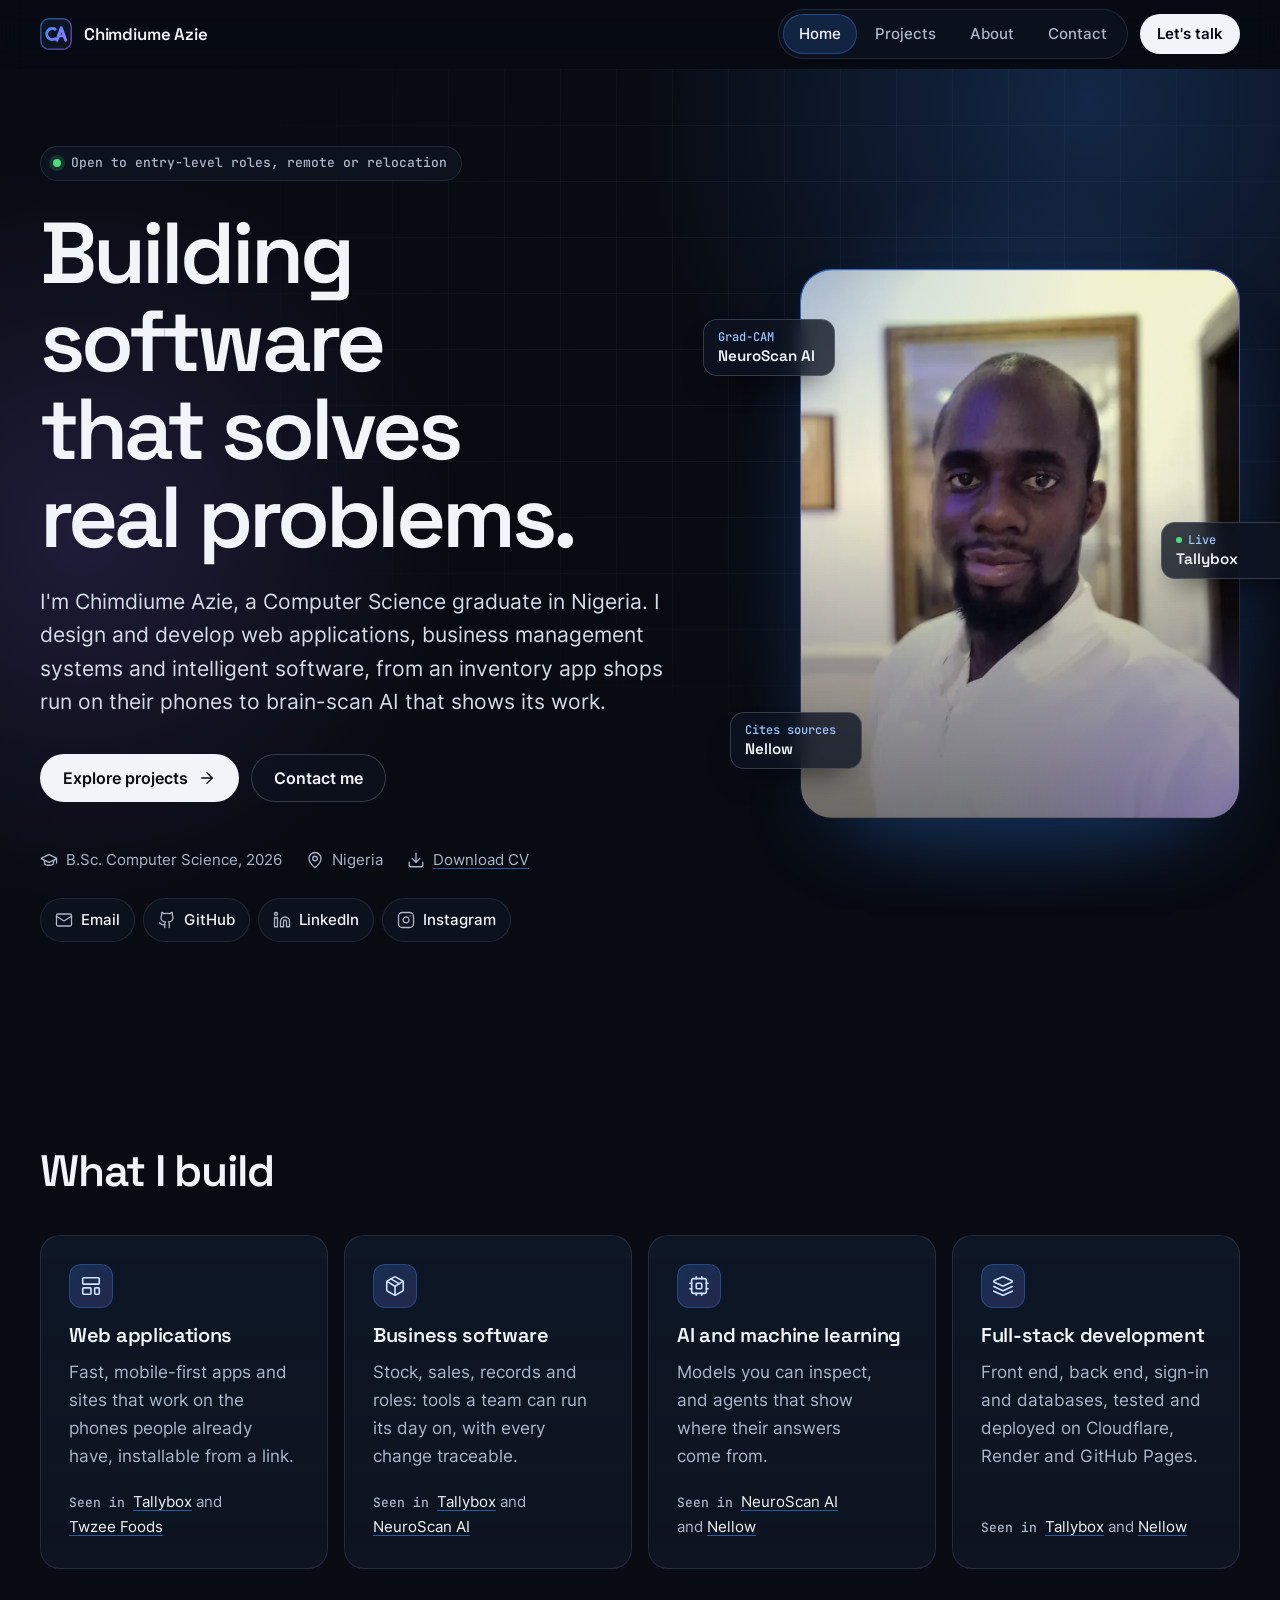
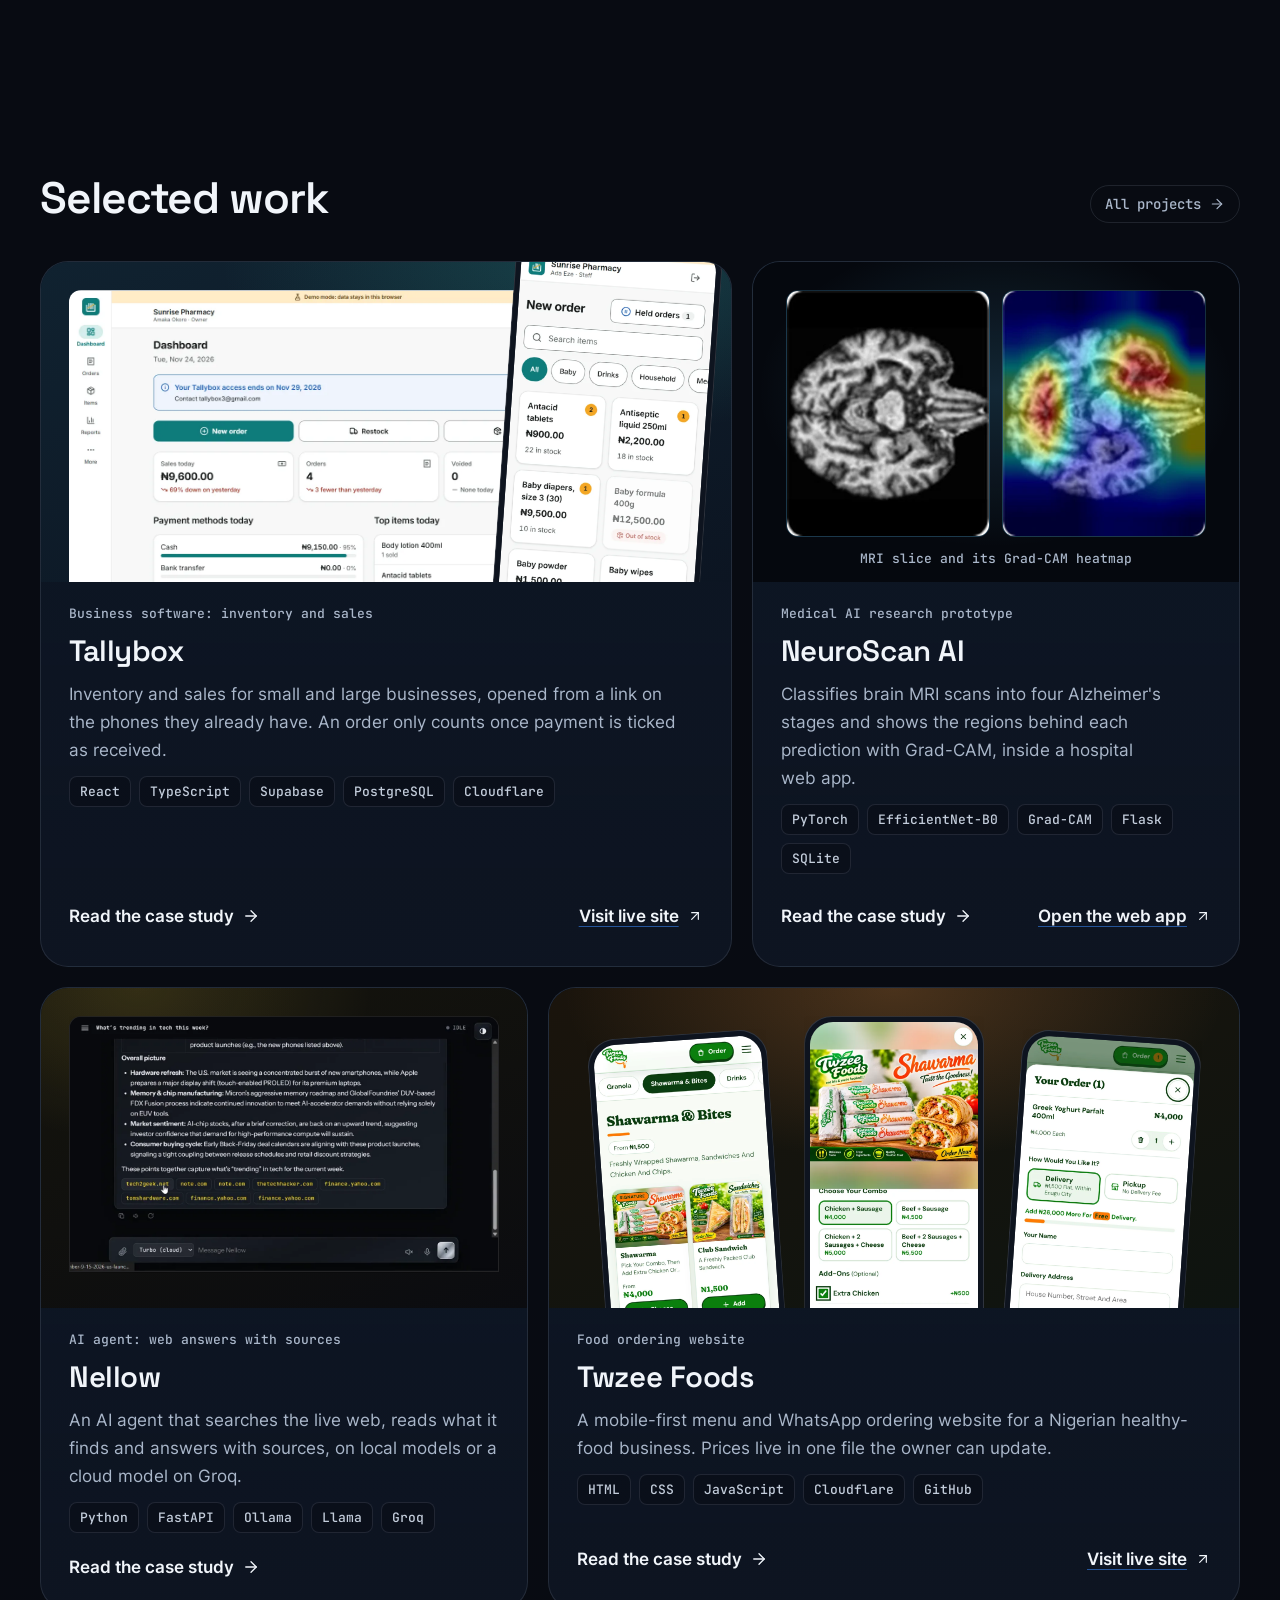
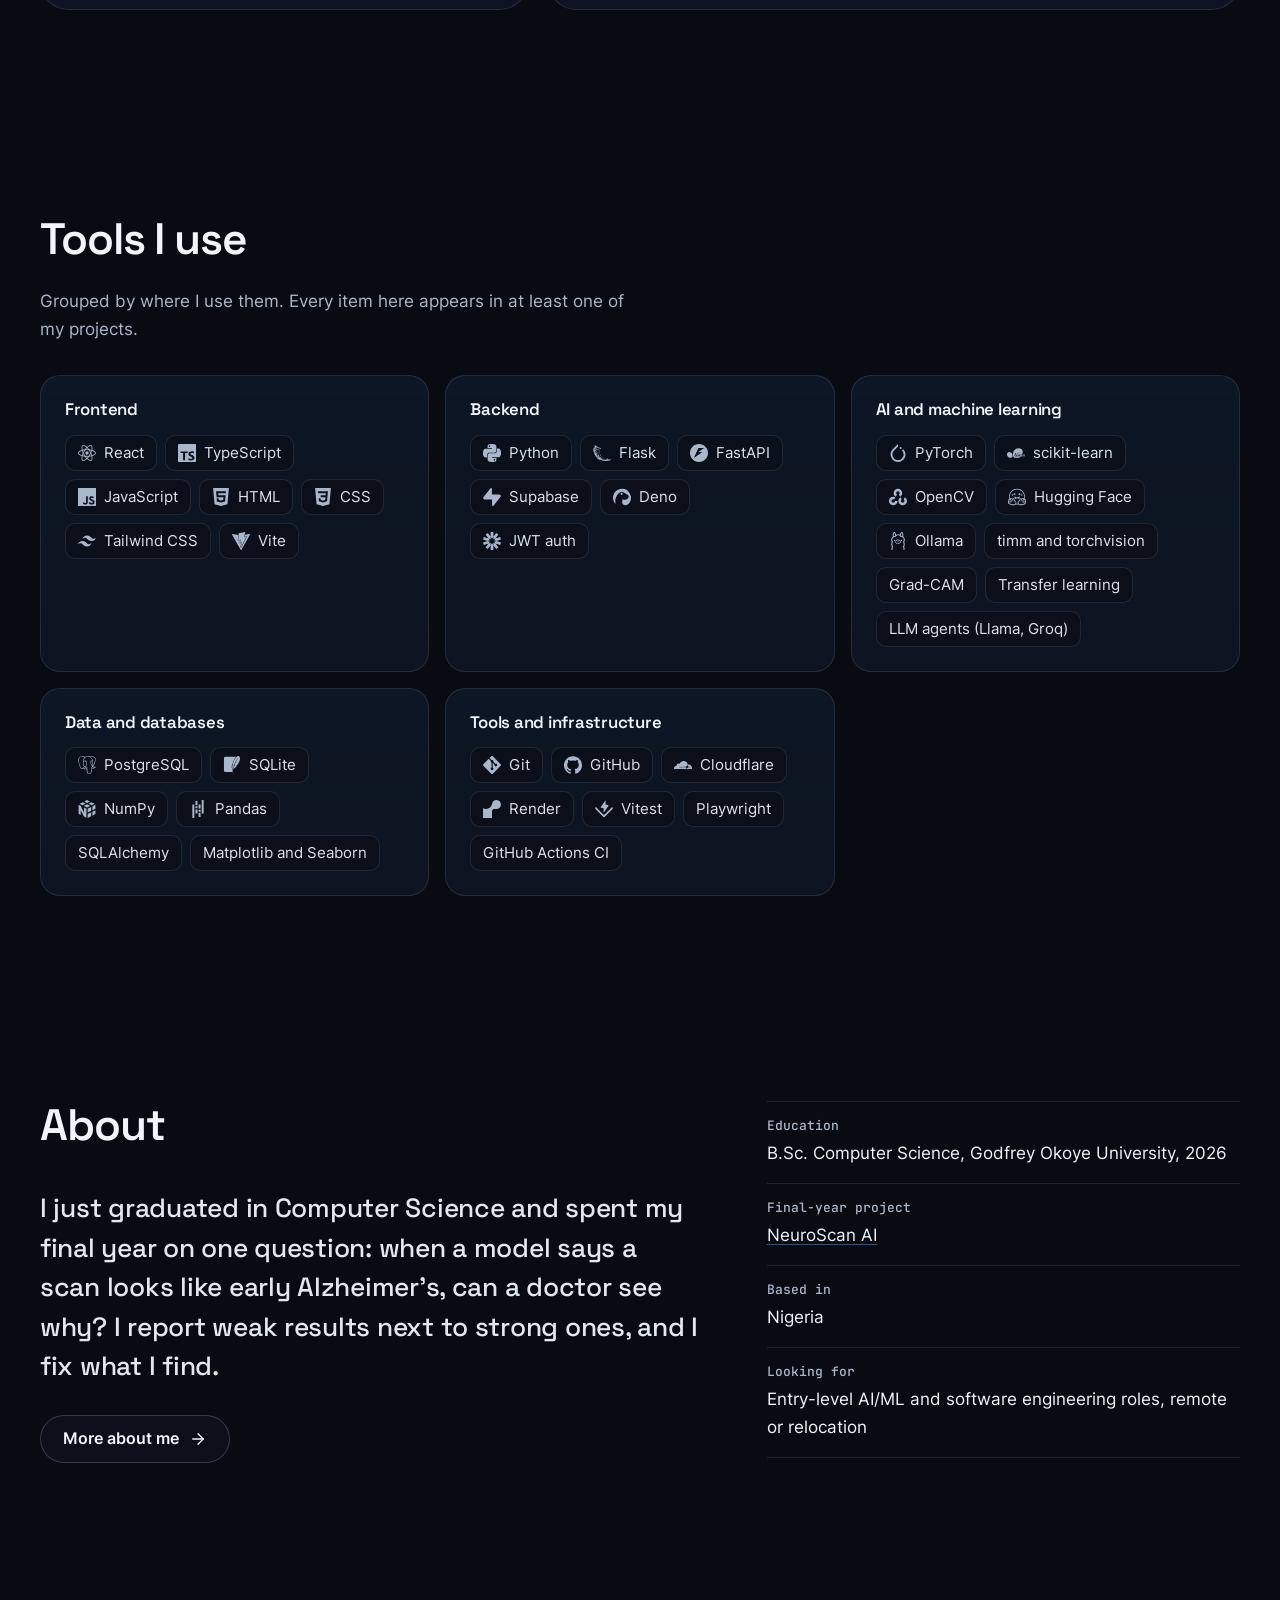
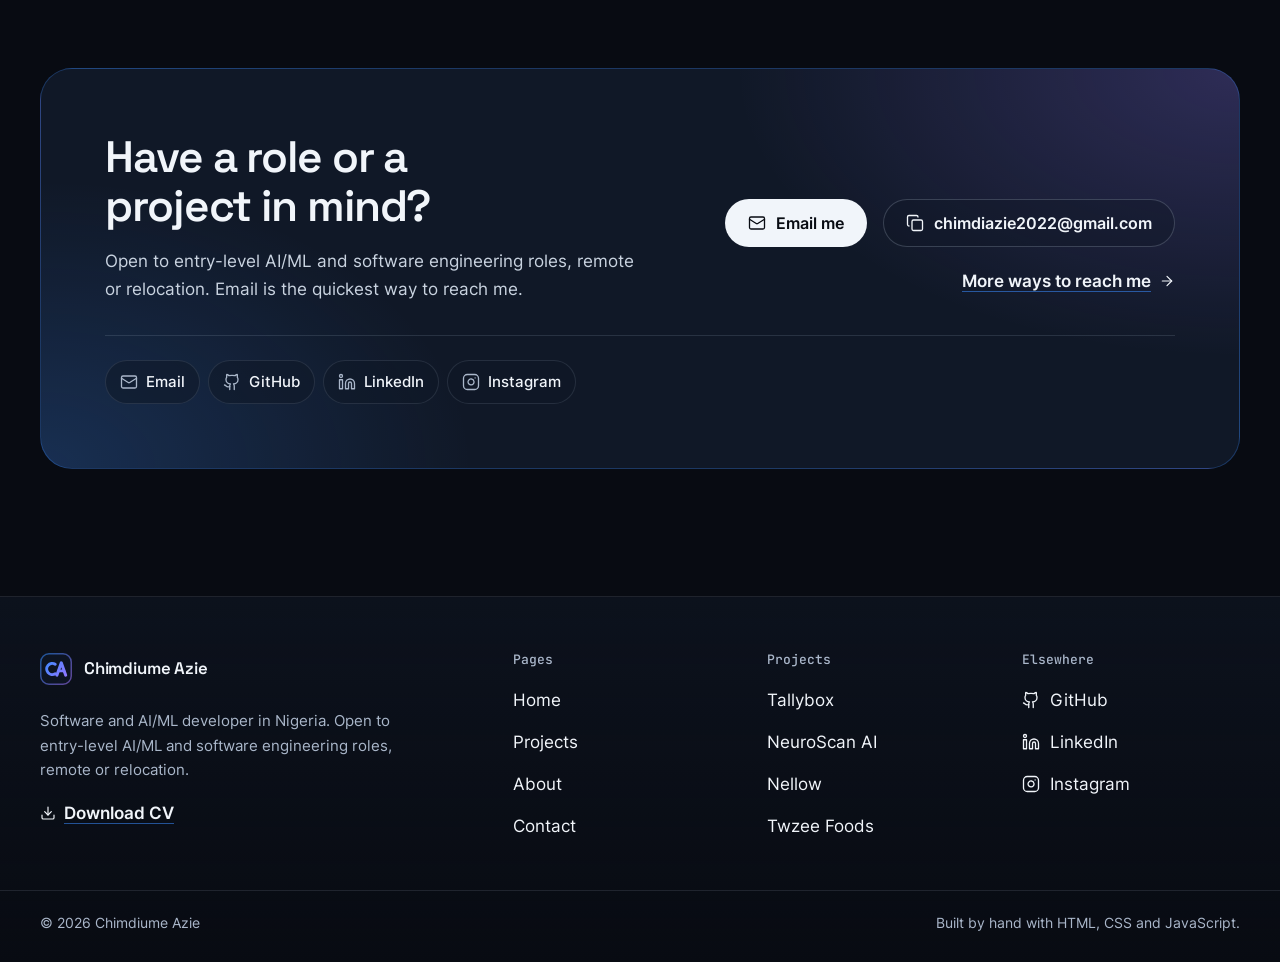
==== commit 7eb4cd09: "Instagram and email links in the hero and contact panel; content updates - Email, GitHub, LinkedIn a" ====
--- a/index.html
+++ b/index.html
@@ -65,6 +65,12 @@
         <li><svg class="icon" width="18" height="18" viewBox="0 0 24 24" fill="none" stroke="currentColor" stroke-width="1.75" stroke-linecap="round" stroke-linejoin="round" aria-hidden="true" focusable="false"><path d="M20 10c0 5-5.5 10.2-7.4 11.8a1 1 0 0 1-1.2 0C9.5 20.2 4 15 4 10a8 8 0 0 1 16 0"/><circle cx="12" cy="10" r="3"/></svg>Nigeria</li>
         <li><a href="CV.pdf" download="Chimdiume-Azie-CV.pdf"><svg class="icon" width="18" height="18" viewBox="0 0 24 24" fill="none" stroke="currentColor" stroke-width="1.75" stroke-linecap="round" stroke-linejoin="round" aria-hidden="true" focusable="false"><path d="M21 15v4a2 2 0 0 1-2 2H5a2 2 0 0 1-2-2v-4"/><path d="m7 10 5 5 5-5"/><path d="M12 15V3"/></svg>Download CV</a></li>
       </ul>
+      <ul class="profile-links profile-links--hero" aria-label="Email and profiles">
+    <li><a href="https://mail.google.com/mail/?view=cm&fs=1&to=chimdiazie2022%40gmail.com" target="_blank" rel="noopener"><svg class="icon" width="18" height="18" viewBox="0 0 24 24" fill="none" stroke="currentColor" stroke-width="1.75" stroke-linecap="round" stroke-linejoin="round" aria-hidden="true" focusable="false"><rect width="20" height="16" x="2" y="4" rx="2"/><path d="m22 7-8.97 5.7a1.94 1.94 0 0 1-2.06 0L2 7"/></svg><span>Email</span><span class="sr-only"> (opens Gmail in a new tab)</span></a></li>
+    <li><a href="https://github.com/Achimdi" target="_blank" rel="noopener"><svg class="icon" width="18" height="18" viewBox="0 0 24 24" fill="none" stroke="currentColor" stroke-width="1.75" stroke-linecap="round" stroke-linejoin="round" aria-hidden="true" focusable="false"><path d="M15 22v-4a4.8 4.8 0 0 0-1-3.5c3 0 6-2 6-5.5.08-1.25-.27-2.48-1-3.5.28-1.15.28-2.35 0-3.5 0 0-1 0-3 1.5-2.64-.5-5.36-.5-8 0C6 2 5 2 5 2c-.3 1.15-.3 2.35 0 3.5A5.4 5.4 0 0 0 4 9c0 3.5 3 5.5 6 5.5-.39.49-.68 1.05-.85 1.65-.17.6-.22 1.23-.15 1.85v4"/><path d="M9 18c-4.51 2-5-2-7-2"/></svg><span>GitHub</span><span class="sr-only"> Achimdi (opens in a new tab)</span></a></li>
+    <li><a href="https://www.linkedin.com/in/chimdiume-azie-73a477448/" target="_blank" rel="noopener"><svg class="icon" width="18" height="18" viewBox="0 0 24 24" fill="none" stroke="currentColor" stroke-width="1.75" stroke-linecap="round" stroke-linejoin="round" aria-hidden="true" focusable="false"><path d="M16 8a6 6 0 0 1 6 6v7h-4v-7a2 2 0 0 0-2-2 2 2 0 0 0-2 2v7h-4v-7a6 6 0 0 1 6-6z"/><rect width="4" height="12" x="2" y="9"/><circle cx="4" cy="4" r="2"/></svg><span>LinkedIn</span><span class="sr-only"> chimdiume-azie (opens in a new tab)</span></a></li>
+    <li><a href="https://www.instagram.com/azie_web/" target="_blank" rel="noopener"><svg class="icon" width="18" height="18" viewBox="0 0 24 24" fill="none" stroke="currentColor" stroke-width="1.75" stroke-linecap="round" stroke-linejoin="round" aria-hidden="true" focusable="false"><rect width="20" height="20" x="2" y="2" rx="5"/><path d="M16 11.37A4 4 0 1 1 12.63 8 4 4 0 0 1 16 11.37z"/><path d="M17.5 6.5h.01"/></svg><span>Instagram</span><span class="sr-only"> @azie_web (opens in a new tab)</span></a></li>
+  </ul>
     </div>
     <div class="hero-visual">
       <div class="portrait-frame">
@@ -196,6 +202,12 @@
         <button class="btn btn-ghost copy-btn" type="button" data-copy="chimdiazie2022@gmail.com"><span class="copy-default"><svg class="icon" width="18" height="18" viewBox="0 0 24 24" fill="none" stroke="currentColor" stroke-width="1.75" stroke-linecap="round" stroke-linejoin="round" aria-hidden="true" focusable="false"><rect width="14" height="14" x="8" y="8" rx="2"/><path d="M4 16c-1.1 0-2-.9-2-2V4c0-1.1.9-2 2-2h10c1.1 0 2 .9 2 2"/></svg><span>chimdiazie2022@gmail.com</span></span><span class="copy-done"><svg class="icon" width="18" height="18" viewBox="0 0 24 24" fill="none" stroke="currentColor" stroke-width="1.75" stroke-linecap="round" stroke-linejoin="round" aria-hidden="true" focusable="false"><path d="M20 6 9 17l-5-5"/></svg><span>Copied to clipboard</span></span></button><span class="sr-only" role="status" data-copy-status></span>
         <a class="text-link" href="contact/">More ways to reach me <svg class="icon" width="16" height="16" viewBox="0 0 24 24" fill="none" stroke="currentColor" stroke-width="1.75" stroke-linecap="round" stroke-linejoin="round" aria-hidden="true" focusable="false"><path d="M5 12h14"/><path d="m12 5 7 7-7 7"/></svg></a>
       </div>
+      <ul class="profile-links profile-links--cta" aria-label="Email and profiles">
+    <li><a href="https://mail.google.com/mail/?view=cm&fs=1&to=chimdiazie2022%40gmail.com" target="_blank" rel="noopener"><svg class="icon" width="18" height="18" viewBox="0 0 24 24" fill="none" stroke="currentColor" stroke-width="1.75" stroke-linecap="round" stroke-linejoin="round" aria-hidden="true" focusable="false"><rect width="20" height="16" x="2" y="4" rx="2"/><path d="m22 7-8.97 5.7a1.94 1.94 0 0 1-2.06 0L2 7"/></svg><span>Email</span><span class="sr-only"> (opens Gmail in a new tab)</span></a></li>
+    <li><a href="https://github.com/Achimdi" target="_blank" rel="noopener"><svg class="icon" width="18" height="18" viewBox="0 0 24 24" fill="none" stroke="currentColor" stroke-width="1.75" stroke-linecap="round" stroke-linejoin="round" aria-hidden="true" focusable="false"><path d="M15 22v-4a4.8 4.8 0 0 0-1-3.5c3 0 6-2 6-5.5.08-1.25-.27-2.48-1-3.5.28-1.15.28-2.35 0-3.5 0 0-1 0-3 1.5-2.64-.5-5.36-.5-8 0C6 2 5 2 5 2c-.3 1.15-.3 2.35 0 3.5A5.4 5.4 0 0 0 4 9c0 3.5 3 5.5 6 5.5-.39.49-.68 1.05-.85 1.65-.17.6-.22 1.23-.15 1.85v4"/><path d="M9 18c-4.51 2-5-2-7-2"/></svg><span>GitHub</span><span class="sr-only"> Achimdi (opens in a new tab)</span></a></li>
+    <li><a href="https://www.linkedin.com/in/chimdiume-azie-73a477448/" target="_blank" rel="noopener"><svg class="icon" width="18" height="18" viewBox="0 0 24 24" fill="none" stroke="currentColor" stroke-width="1.75" stroke-linecap="round" stroke-linejoin="round" aria-hidden="true" focusable="false"><path d="M16 8a6 6 0 0 1 6 6v7h-4v-7a2 2 0 0 0-2-2 2 2 0 0 0-2 2v7h-4v-7a6 6 0 0 1 6-6z"/><rect width="4" height="12" x="2" y="9"/><circle cx="4" cy="4" r="2"/></svg><span>LinkedIn</span><span class="sr-only"> chimdiume-azie (opens in a new tab)</span></a></li>
+    <li><a href="https://www.instagram.com/azie_web/" target="_blank" rel="noopener"><svg class="icon" width="18" height="18" viewBox="0 0 24 24" fill="none" stroke="currentColor" stroke-width="1.75" stroke-linecap="round" stroke-linejoin="round" aria-hidden="true" focusable="false"><rect width="20" height="20" x="2" y="2" rx="5"/><path d="M16 11.37A4 4 0 1 1 12.63 8 4 4 0 0 1 16 11.37z"/><path d="M17.5 6.5h.01"/></svg><span>Instagram</span><span class="sr-only"> @azie_web (opens in a new tab)</span></a></li>
+  </ul>
     </div>
   </div>
 </section>
--- a/assets/css/site.css
+++ b/assets/css/site.css
@@ -151,6 +151,13 @@
 .hero-meta li, .hero-meta a { display: inline-flex; align-items: center; gap: 8px; }
 .hero-meta a { color: var(--text-2); min-height: 44px; }
 .hero-meta a:hover { color: var(--text); }
+.profile-links { display: flex; flex-wrap: wrap; gap: 8px; }
+.profile-links a { display: inline-flex; align-items: center; gap: 8px; min-height: 44px; padding: 8px 14px; border-radius: 999px; border: 1px solid var(--line); background: rgba(16, 24, 39, .55); color: var(--text); text-decoration: none; font-size: .9375rem; font-weight: 500; transition: border-color .18s, background-color .18s, color .18s; }
+.profile-links a:hover { color: var(--text); border-color: rgba(57, 139, 255, .6); background: rgba(57, 139, 255, .1); }
+.profile-links .icon { color: var(--text-2); transition: color .18s; }
+.profile-links a:hover .icon { color: #9CC5FF; }
+.profile-links--hero { margin-top: 16px; }
+.profile-links--cta { grid-column: 1 / -1; padding-top: 24px; border-top: 1px solid rgba(170, 183, 202, .16); }
 .hero-visual { position: relative; justify-self: center; width: min(100%, 440px); }
 .portrait-frame { position: relative; border-radius: 32px; padding: 1px; background: linear-gradient(160deg, rgba(57, 139, 255, .75), rgba(152, 117, 255, .55) 40%, rgba(170, 183, 202, .1) 75%); box-shadow: 0 40px 80px -40px rgba(57, 139, 255, .45), 0 30px 60px -30px rgba(0, 0, 0, .9); }
 .portrait-frame::before { content: ""; position: absolute; inset: -18%; z-index: -1; background: radial-gradient(closest-side, rgba(152, 117, 255, .32), rgba(57, 139, 255, .12) 55%, transparent); }
@@ -177,6 +184,7 @@
   .hero-copy .lead { order: 4; margin-top: 32px; }
   .hero-copy .actions { order: 5; }
   .hero-meta { order: 6; }
+  .profile-links--hero { order: 7; }
   .hero-tags { justify-content: flex-start; }
 }
 @media (min-width: 1024px) {
